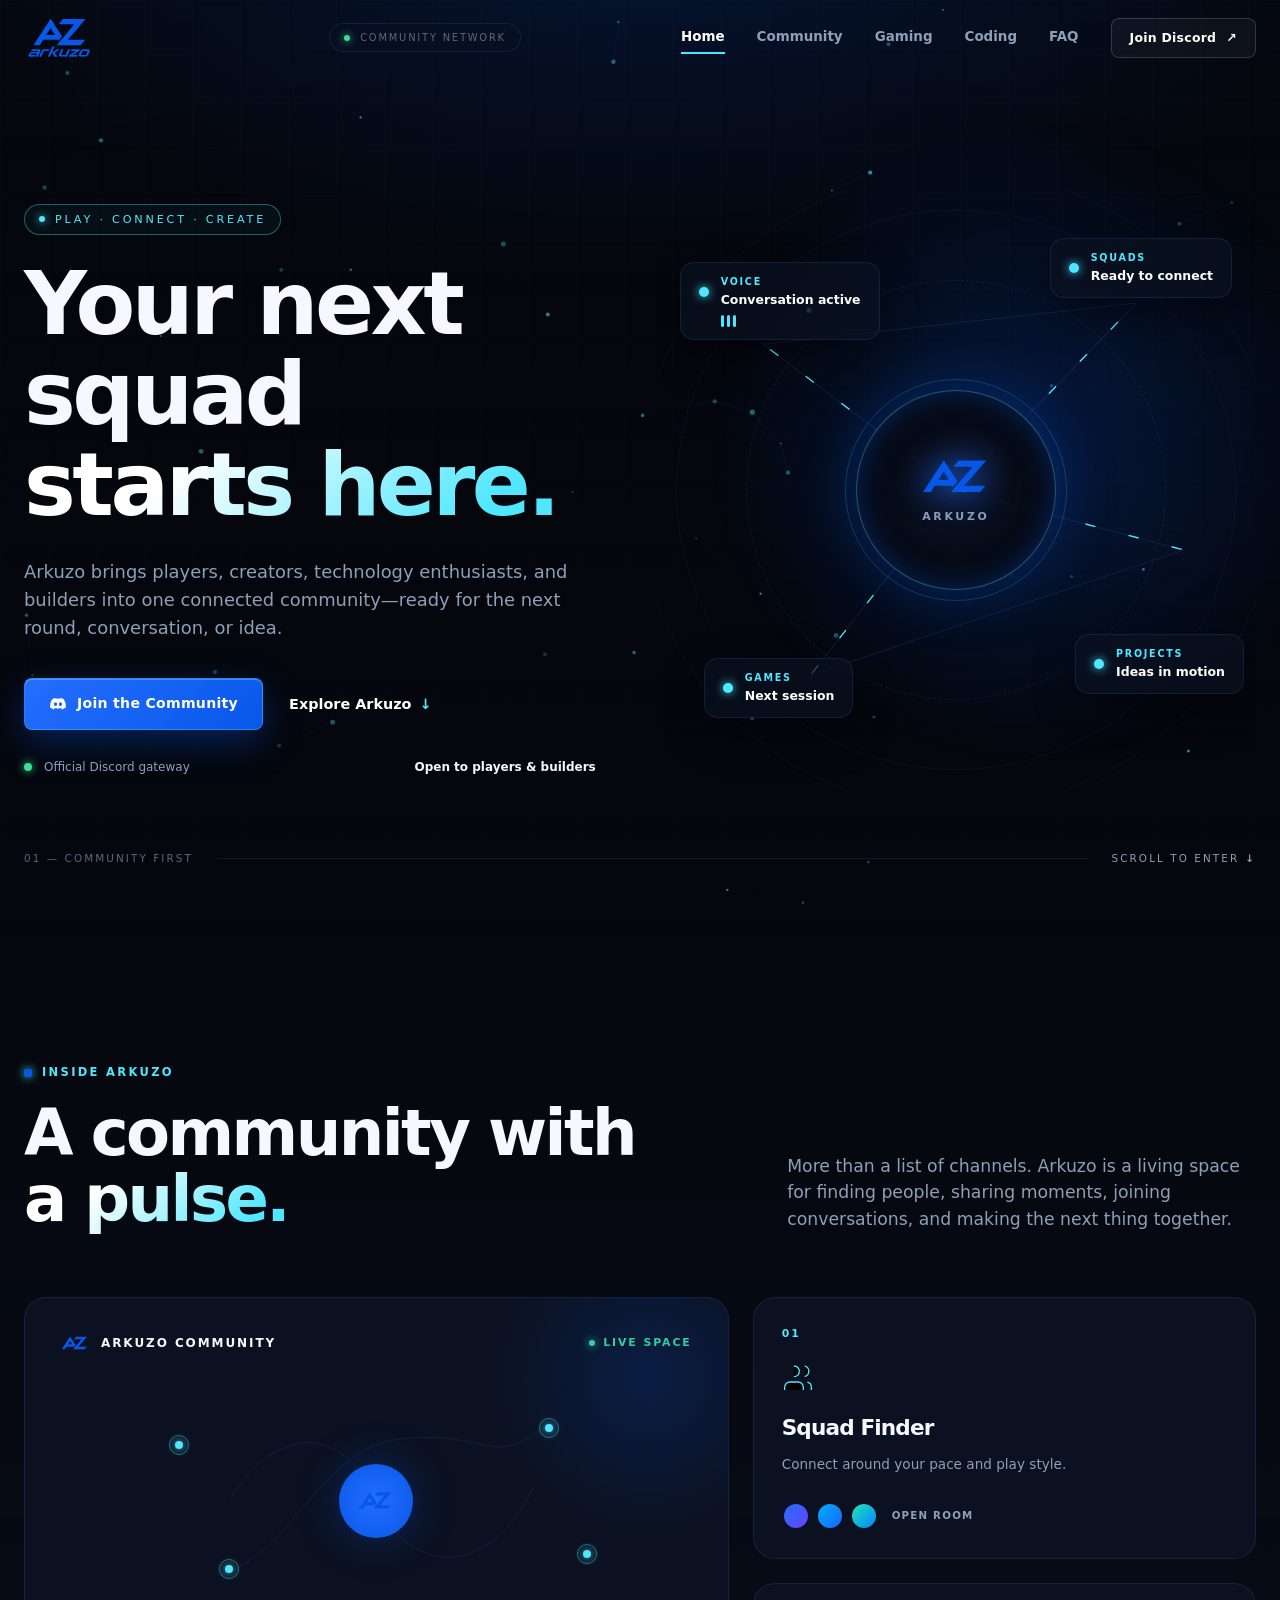
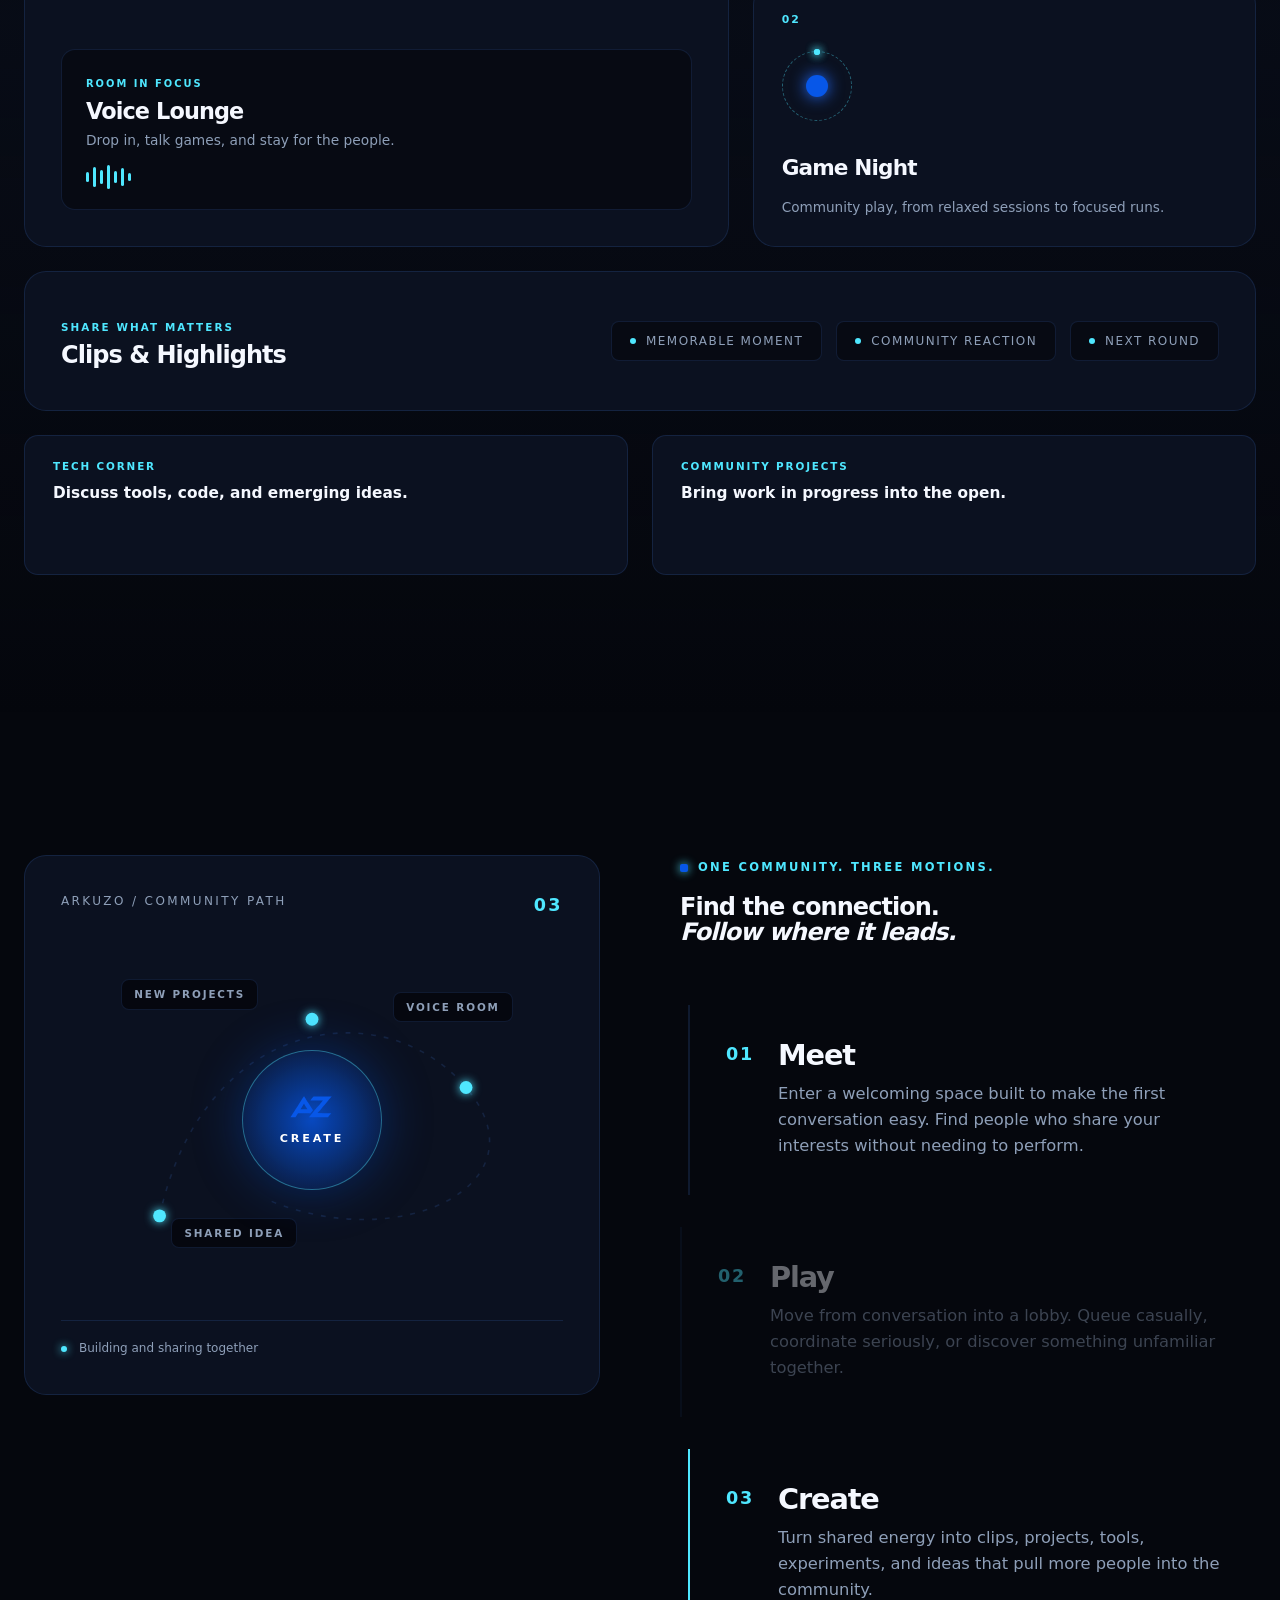
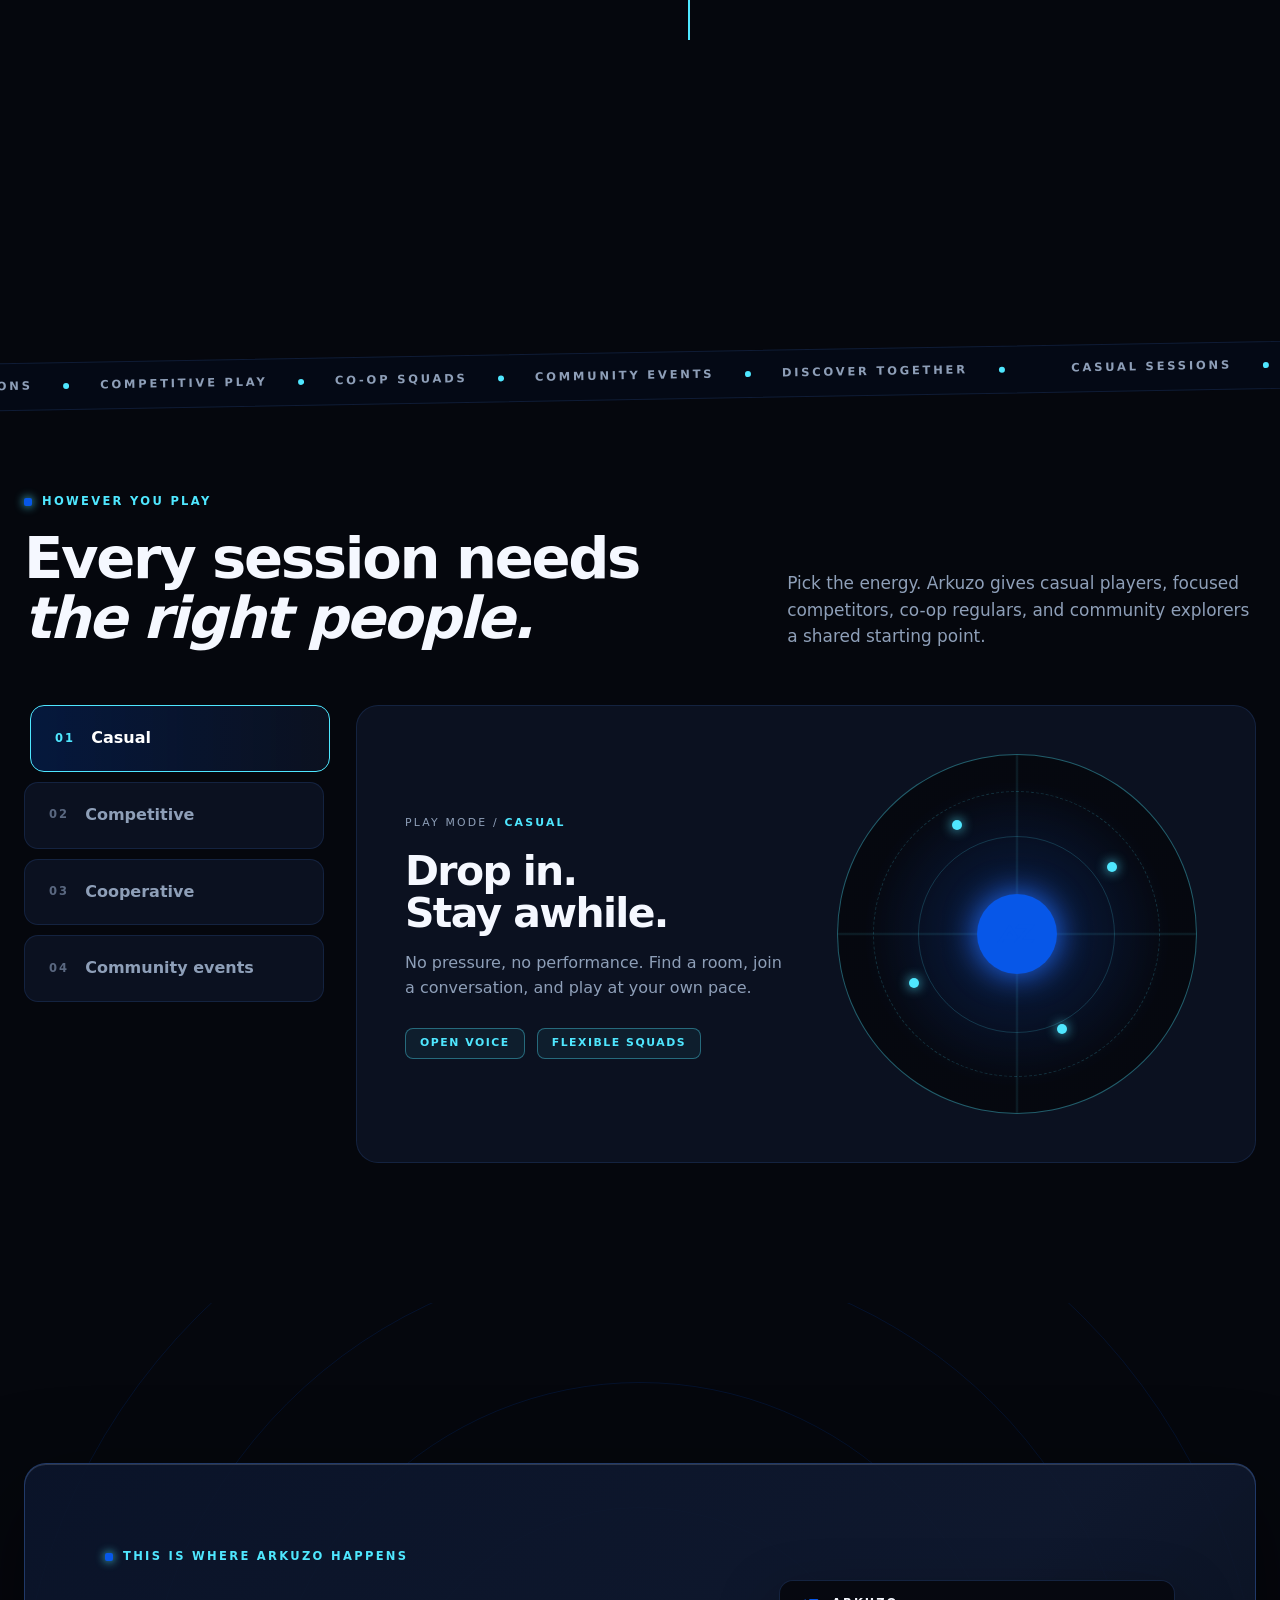
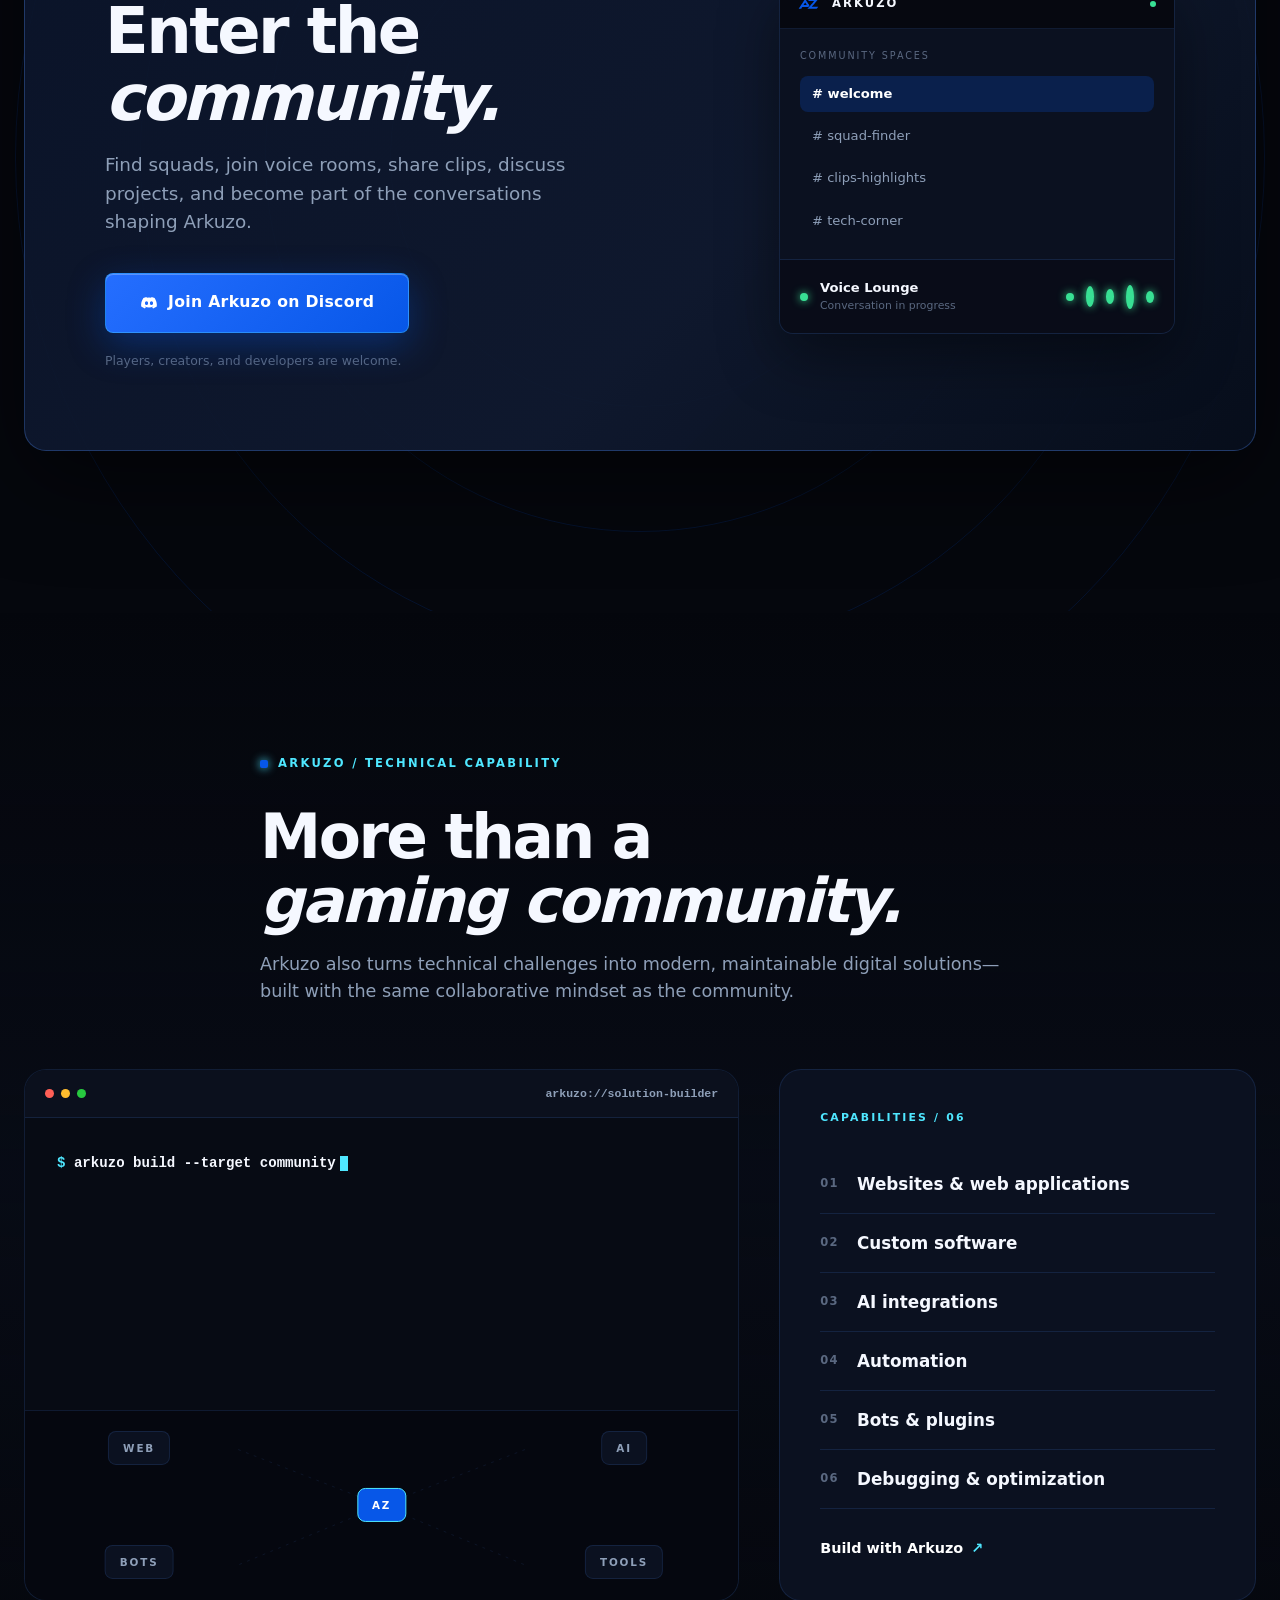
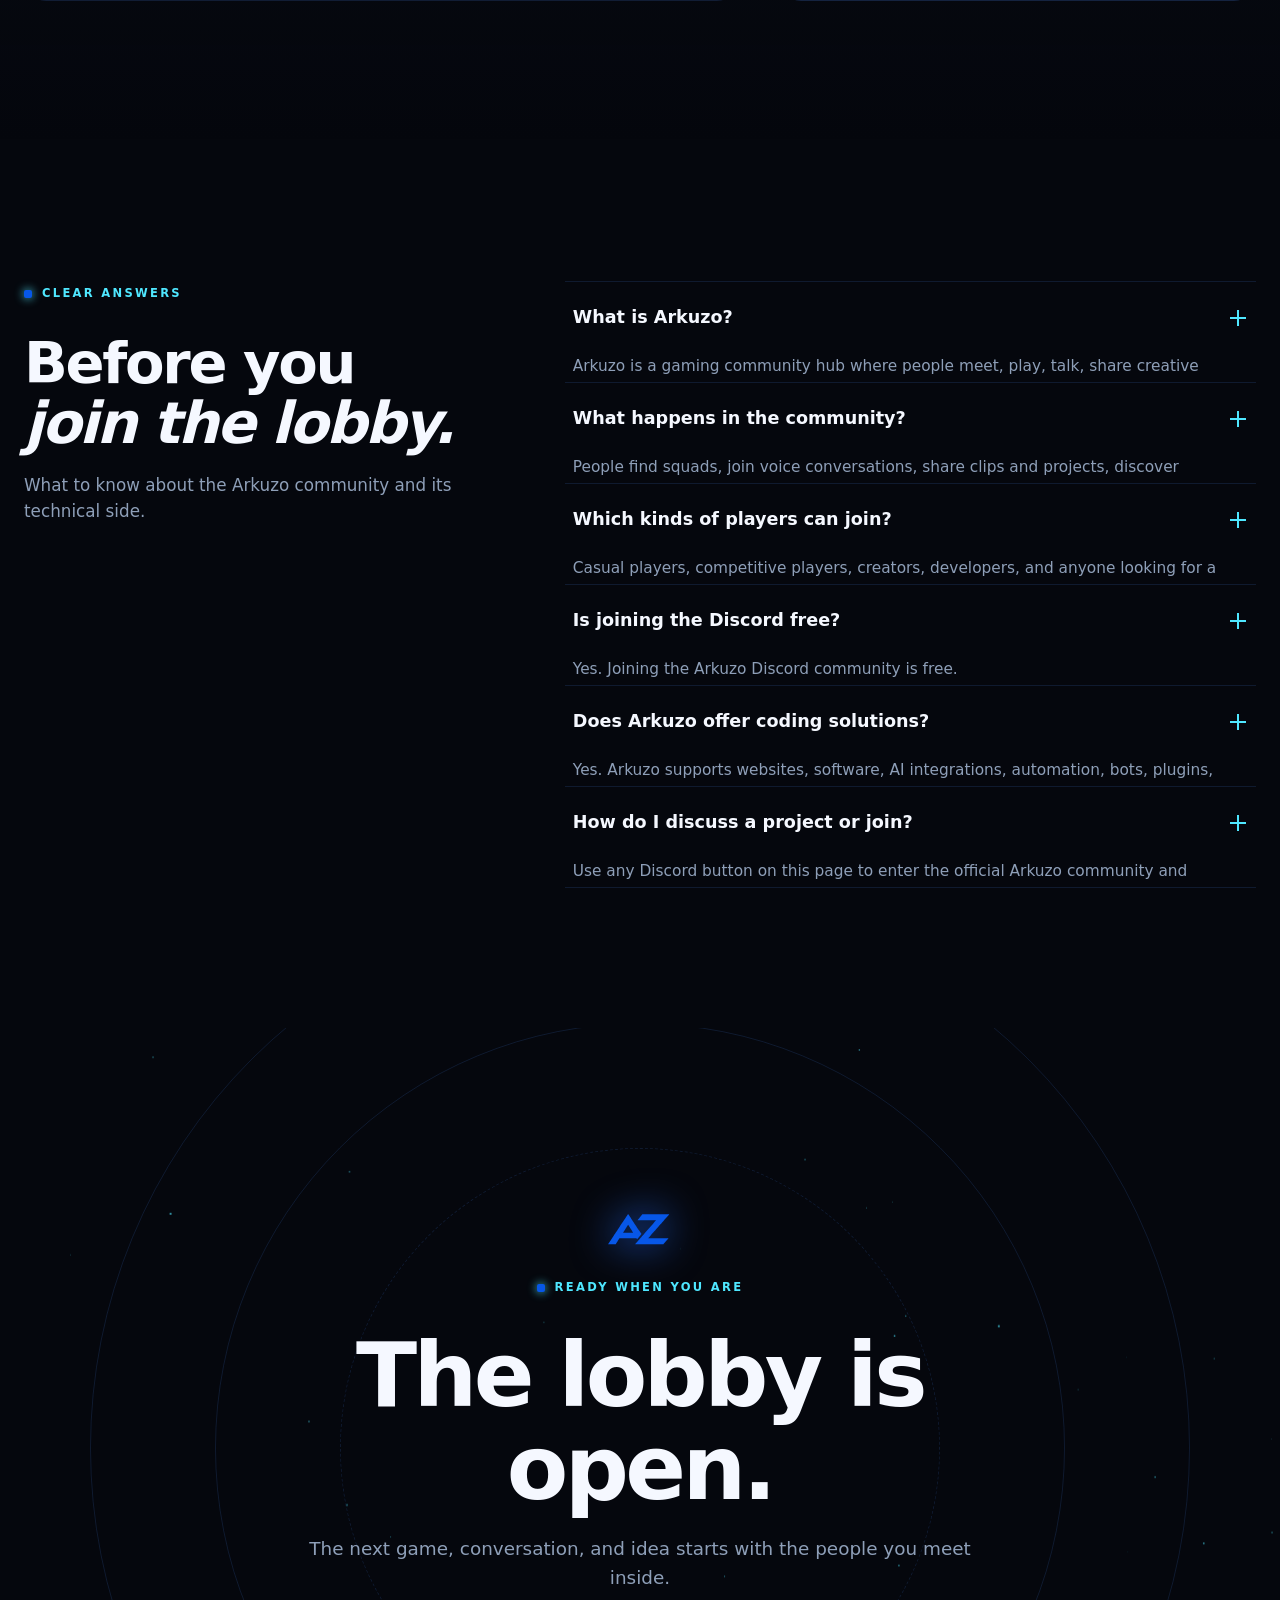
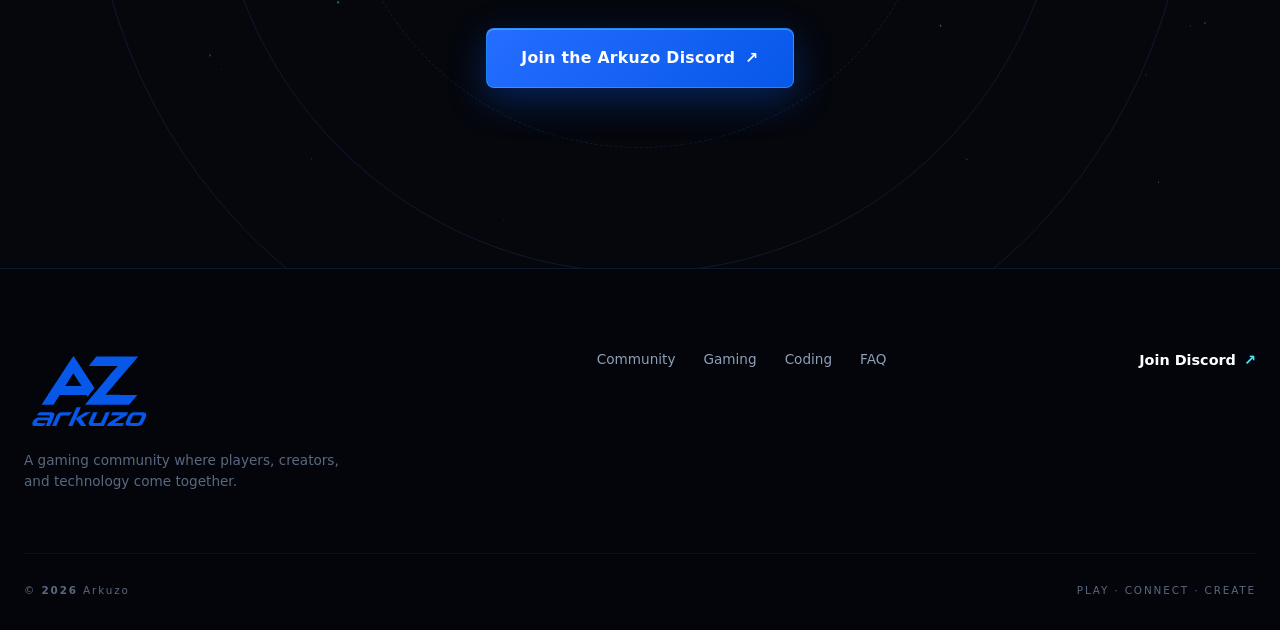
==== index.html @ 35dba29e "feat: initial release of Arkuzo community and technology hub" ====
<!doctype html>
<html lang="en" class="no-js">
<head>
  <meta charset="utf-8">
  <meta name="viewport" content="width=device-width,initial-scale=1">
  <title>Arkuzo — Gaming, Community &amp; Technology</title>
  <meta name="description" content="Arkuzo is a modern gaming community where players meet, squad up, share ideas, create projects, and build with technology.">
  <link rel="canonical" href="https://arkuzo.lol/">
  <meta property="og:type" content="website"><meta property="og:url" content="https://arkuzo.lol/">
  <meta property="og:title" content="Arkuzo — Gaming, Community &amp; Technology">
  <meta property="og:description" content="Your next squad starts here. Join Arkuzo for games, conversation, creativity, and technology.">
  <meta name="twitter:card" content="summary"><meta name="twitter:title" content="Arkuzo — Gaming, Community &amp; Technology">
  <meta name="twitter:description" content="Your next squad starts here. Join Arkuzo for games, conversation, creativity, and technology.">
  <meta name="theme-color" content="#05070d">
  <link rel="icon" href="assets/logo.svg?v=4" type="image/svg+xml">
  <link rel="stylesheet" href="styles.css">
  <script>document.documentElement.classList.replace('no-js','js')</script>
</head>
<body>
  <a class="skip" href="#main">Skip to content</a>
  <div class="intro" data-intro aria-hidden="true"><div class="intro-mark"><img src="assets/logo.svg?v=4" alt=""><i></i><i></i><span></span></div><p>ENTER ARKUZO</p></div>
  <div class="pointer-aura" aria-hidden="true"></div>

  <header class="header" data-header>
    <nav class="nav wrap" aria-label="Primary navigation">
      <a class="brand" href="#home" aria-label="Arkuzo home"><img src="assets/banner.svg?v=4" alt="Arkuzo"></a>
      <div class="nav-state" aria-hidden="true"><i></i><span>COMMUNITY NETWORK</span></div>
      <button class="menu-button" type="button" aria-expanded="false" aria-controls="nav-menu" aria-label="Open navigation"><span></span><span></span></button>
      <div class="nav-menu" id="nav-menu"><a href="#home">Home</a><a href="#community">Community</a><a href="#gaming">Gaming</a><a href="#technology">Coding</a><a href="#faq">FAQ</a><a class="button compact" href="https://discord.gg/arkuzo" target="_blank" rel="noopener noreferrer">Join Discord <span>↗</span></a></div>
    </nav>
  </header>

  <main id="main">
    <section class="hero" id="home" data-section>
      <canvas class="hero-canvas" data-network aria-hidden="true"></canvas>
      <div class="hero-spotlight" aria-hidden="true"></div>
      <div class="wrap hero-layout">
        <div class="hero-copy">
          <div class="overline hero-enter"><i></i><span>PLAY · CONNECT · CREATE</span></div>
          <h1 class="hero-enter">Your next squad<br><em>starts here.</em></h1>
          <p class="hero-lead hero-enter">Arkuzo brings players, creators, technology enthusiasts, and builders into one connected community—ready for the next round, conversation, or idea.</p>
          <div class="hero-actions hero-enter"><a class="button primary magnetic" href="https://discord.gg/arkuzo" target="_blank" rel="noopener noreferrer"><svg viewBox="0 0 24 24" aria-hidden="true"><path d="M19.5 5.3A17 17 0 0 0 15.4 4l-.5 1.1a15 15 0 0 0-5.8 0L8.6 4a17 17 0 0 0-4.1 1.3C1.9 9.2 1.2 13 1.6 16.8a17 17 0 0 0 5 2.5l1.2-1.6-1.8-.9.4-.3a13 13 0 0 0 11.2 0l.5.3-1.9.9 1.2 1.6a17 17 0 0 0 5-2.5c.5-4.4-.8-8.2-2.9-11.5ZM8.7 14.6c-1.2 0-2.1-1.1-2.1-2.4s.9-2.4 2.1-2.4 2.1 1.1 2.1 2.4-.9 2.4-2.1 2.4Zm6.6 0c-1.2 0-2.1-1.1-2.1-2.4s.9-2.4 2.1-2.4 2.1 1.1 2.1 2.4-.9 2.4-2.1 2.4Z"/></svg>Join the Community</a><a class="arrow-link" href="#community">Explore Arkuzo <span>↓</span></a></div>
          <div class="discord-presence hero-enter"><i></i><span>Official Discord gateway</span><b>Open to players &amp; builders</b></div>
        </div>
        <div class="network-stage hero-enter" data-parallax aria-hidden="true">
          <div class="network-ring ring-a"></div><div class="network-ring ring-b"></div><div class="network-ring ring-c"></div>
          <svg class="network-lines" viewBox="0 0 700 700"><path d="M350 350 125 180M350 350 560 132M350 350 616 420M350 350 180 566M125 180 560 132M616 420 180 566"/><path class="flow" d="M350 350 125 180M350 350 560 132M350 350 616 420M350 350 180 566"/></svg>
          <div class="network-core"><span></span><img src="assets/logo.svg?v=4" alt=""><b>ARKUZO</b></div>
          <div class="network-node node-a"><i></i><span>VOICE</span><b>Conversation active</b><em class="wave"><u></u><u></u><u></u></em></div>
          <div class="network-node node-b"><i></i><span>SQUADS</span><b>Ready to connect</b></div>
          <div class="network-node node-c"><i></i><span>PROJECTS</span><b>Ideas in motion</b></div>
          <div class="network-node node-d"><i></i><span>GAMES</span><b>Next session</b></div>
        </div>
      </div>
      <div class="hero-foot wrap"><span>01 — COMMUNITY FIRST</span><i></i><a href="#community">SCROLL TO ENTER <b>↓</b></a></div>
    </section>

    <section class="atmosphere section" id="community" data-section>
      <div class="wrap">
        <header class="section-intro reveal"><div><span class="kicker">Inside Arkuzo</span><h2>A community with<br><em>a pulse.</em></h2></div><p>More than a list of channels. Arkuzo is a living space for finding people, sharing moments, joining conversations, and making the next thing together.</p></header>
        <div class="community-mosaic">
          <article class="mosaic-main reveal" data-delay="0">
            <div class="panel-head"><span><img src="assets/logo.svg?v=4" alt="">ARKUZO COMMUNITY</span><b><i></i>LIVE SPACE</b></div>
            <div class="space-map" aria-hidden="true"><svg viewBox="0 0 700 420"><path d="M95 205C180 70 295 80 350 210S550 350 625 185"/><path d="M75 340C210 300 250 110 405 100S550 155 650 75"/></svg><span class="space-core"><img src="assets/logo.svg?v=4" alt=""></span><i class="point p1"></i><i class="point p2"></i><i class="point p3"></i><i class="point p4"></i></div>
            <div class="room-focus"><small>ROOM IN FOCUS</small><h3>Voice Lounge</h3><p>Drop in, talk games, and stay for the people.</p><div class="voice-bars"><i></i><i></i><i></i><i></i><i></i><i></i><i></i></div></div>
          </article>
          <article class="mosaic-card squads reveal tilt" data-delay="1"><span class="panel-index">01</span><svg viewBox="0 0 24 24" aria-hidden="true"><path d="M16 21v-2a4 4 0 0 0-4-4H6a4 4 0 0 0-4 4v2m7-10a4 4 0 1 0 0-8m13 18v-2a4 4 0 0 0-3-3.9m-2-12a4 4 0 0 1 0 7.8"/></svg><h3>Squad Finder</h3><p>Connect around your pace and play style.</p><div class="avatars"><i></i><i></i><i></i><span>OPEN ROOM</span></div></article>
          <article class="mosaic-card night reveal tilt" data-delay="2"><span class="panel-index">02</span><div class="night-orbit"><i></i><i></i><span></span></div><h3>Game Night</h3><p>Community play, from relaxed sessions to focused runs.</p></article>
          <article class="mosaic-wide reveal" data-delay="3"><div><small>SHARE WHAT MATTERS</small><h3>Clips &amp; Highlights</h3></div><div class="clip-track"><span><i></i>MEMORABLE MOMENT</span><span><i></i>COMMUNITY REACTION</span><span><i></i>NEXT ROUND</span></div></article>
          <article class="mosaic-stack reveal" data-delay="4"><div><span>TECH CORNER</span><b>Discuss tools, code, and emerging ideas.</b></div><div><span>COMMUNITY PROJECTS</span><b>Bring work in progress into the open.</b></div></article>
        </div>
      </div>
    </section>

    <section class="story section" aria-labelledby="story-title">
      <div class="wrap story-grid">
        <div class="story-visual reveal" data-story-visual>
          <div class="story-top"><span>ARKUZO / COMMUNITY PATH</span><b>01</b></div>
          <div class="story-scene"><svg viewBox="0 0 600 500"><path class="story-path" d="M110 370C165 120 390 90 492 210S410 420 245 350"/><circle cx="110" cy="370" r="8"/><circle cx="300" cy="125" r="8"/><circle cx="492" cy="210" r="8"/></svg><div class="story-core"><img src="assets/logo.svg?v=4" alt=""><span>MEET</span></div><div class="story-satellite s1">OPEN LOBBY</div><div class="story-satellite s2">VOICE ROOM</div><div class="story-satellite s3">SHARED IDEA</div></div>
          <div class="story-status"><i></i><span>Finding your place in the network</span></div>
        </div>
        <div class="story-copy">
          <header class="reveal"><span class="kicker">One community. Three motions.</span><h2 id="story-title">Find the connection.<br><em>Follow where it leads.</em></h2></header>
          <article class="story-step active" data-story="meet" data-index="01"><span>01</span><div><h3>Meet</h3><p>Enter a welcoming space built to make the first conversation easy. Find people who share your interests without needing to perform.</p></div></article>
          <article class="story-step" data-story="play" data-index="02"><span>02</span><div><h3>Play</h3><p>Move from conversation into a lobby. Queue casually, coordinate seriously, or discover something unfamiliar together.</p></div></article>
          <article class="story-step" data-story="create" data-index="03"><span>03</span><div><h3>Create</h3><p>Turn shared energy into clips, projects, tools, experiments, and ideas that pull more people into the community.</p></div></article>
        </div>
      </div>
    </section>

    <section class="gaming section" id="gaming" data-section>
      <div class="activity-rail" aria-hidden="true"><div>CASUAL SESSIONS <i></i> COMPETITIVE PLAY <i></i> CO-OP SQUADS <i></i> COMMUNITY EVENTS <i></i> DISCOVER TOGETHER <i></i> <span>CASUAL SESSIONS <i></i> COMPETITIVE PLAY <i></i> CO-OP SQUADS <i></i> COMMUNITY EVENTS <i></i> DISCOVER TOGETHER <i></i></span></div></div>
      <div class="wrap gaming-head reveal"><div><span class="kicker">However you play</span><h2>Every session needs<br><em>the right people.</em></h2></div><p>Pick the energy. Arkuzo gives casual players, focused competitors, co-op regulars, and community explorers a shared starting point.</p></div>
      <div class="wrap mode-layout">
        <div class="mode-nav reveal" role="tablist" aria-label="Gaming experiences"><button role="tab" aria-selected="true" data-mode="casual"><span>01</span>Casual</button><button role="tab" aria-selected="false" data-mode="competitive"><span>02</span>Competitive</button><button role="tab" aria-selected="false" data-mode="cooperative"><span>03</span>Cooperative</button><button role="tab" aria-selected="false" data-mode="events"><span>04</span>Community events</button></div>
        <div class="mode-display reveal tilt" data-mode-display>
          <div class="mode-copy"><span>PLAY MODE / <b>CASUAL</b></span><h3>Drop in.<br>Stay awhile.</h3><p>No pressure, no performance. Find a room, join a conversation, and play at your own pace.</p><div><i>OPEN VOICE</i><i>FLEXIBLE SQUADS</i></div></div>
          <div class="mode-art" aria-hidden="true"><div class="arena-ring r1"></div><div class="arena-ring r2"></div><div class="arena-cross"></div><span class="player pl1"></span><span class="player pl2"></span><span class="player pl3"></span><span class="player pl4"></span><div class="mode-emblem"><img src="assets/logo.svg?v=4" alt=""></div></div>
        </div>
      </div>
    </section>

    <section class="discord section" aria-labelledby="discord-title">
      <div class="discord-field" aria-hidden="true"><i></i><i></i><i></i><i></i></div>
      <div class="discord-ghost" aria-hidden="true"><img src="assets/logo.svg?v=4" alt=""></div>
      <div class="wrap discord-layout">
        <div class="discord-copy reveal"><span class="kicker">This is where Arkuzo happens</span><h2 id="discord-title">Enter the<br><em>community.</em></h2><p>Find squads, join voice rooms, share clips, discuss projects, and become part of the conversations shaping Arkuzo.</p><a class="button primary large magnetic" href="https://discord.gg/arkuzo" target="_blank" rel="noopener noreferrer"><svg viewBox="0 0 24 24" aria-hidden="true"><path d="M19.5 5.3A17 17 0 0 0 15.4 4l-.5 1.1a15 15 0 0 0-5.8 0L8.6 4a17 17 0 0 0-4.1 1.3C1.9 9.2 1.2 13 1.6 16.8a17 17 0 0 0 5 2.5l1.2-1.6-1.8-.9.4-.3a13 13 0 0 0 11.2 0l.5.3-1.9.9 1.2 1.6a17 17 0 0 0 5-2.5c.5-4.4-.8-8.2-2.9-11.5ZM8.7 14.6c-1.2 0-2.1-1.1-2.1-2.4s.9-2.4 2.1-2.4 2.1 1.1 2.1 2.4-.9 2.4-2.1 2.4Zm6.6 0c-1.2 0-2.1-1.1-2.1-2.4s.9-2.4 2.1-2.4 2.1 1.1 2.1 2.4-.9 2.4-2.1 2.4Z"/></svg>Join Arkuzo on Discord</a><small>Players, creators, and developers are welcome.</small></div>
        <div class="discord-interface reveal">
          <div class="discord-bar"><img src="assets/logo.svg?v=4" alt=""><span>ARKUZO</span><i></i></div>
          <div class="discord-channels"><small>COMMUNITY SPACES</small><span class="active"># welcome</span><span># squad-finder</span><span># clips-highlights</span><span># tech-corner</span></div>
          <div class="discord-voice"><div><i></i><span><b>Voice Lounge</b><small>Conversation in progress</small></span></div><div class="voice-bars"><i></i><i></i><i></i><i></i><i></i></div></div>
        </div>
      </div>
    </section>

    <section class="technology section" id="technology" data-section>
      <div class="wrap tech-head reveal"><span class="kicker">Arkuzo / Technical capability</span><h2>More than a<br><em>gaming community.</em></h2><p>Arkuzo also turns technical challenges into modern, maintainable digital solutions—built with the same collaborative mindset as the community.</p></div>
      <div class="wrap tech-grid">
        <div class="terminal reveal" data-terminal>
          <div class="terminal-head"><span><i></i><i></i><i></i></span><b>arkuzo://solution-builder</b></div>
          <div class="terminal-screen"><p><span>$</span> <b data-command></b><i class="terminal-caret"></i></p><p class="terminal-line l1">→ resolving architecture</p><p class="terminal-line l2">→ activating modules</p><p class="terminal-line success">✓ solution ready for collaboration</p></div>
          <div class="module-map" aria-hidden="true"><svg viewBox="0 0 600 270"><path d="M300 135 95 55M300 135 505 55M300 135 95 220M300 135 505 220"/></svg><span class="module core">AZ</span><span class="module m1">WEB</span><span class="module m2">AI</span><span class="module m3">BOTS</span><span class="module m4">TOOLS</span></div>
        </div>
        <div class="capability-list reveal"><span>CAPABILITIES / 06</span><ul><li><i>01</i><b>Websites &amp; web applications</b></li><li><i>02</i><b>Custom software</b></li><li><i>03</i><b>AI integrations</b></li><li><i>04</i><b>Automation</b></li><li><i>05</i><b>Bots &amp; plugins</b></li><li><i>06</i><b>Debugging &amp; optimization</b></li></ul><a class="arrow-link" href="https://discord.gg/arkuzo" target="_blank" rel="noopener noreferrer">Build with Arkuzo <span>↗</span></a></div>
      </div>
    </section>

    <section class="faq section" id="faq" data-section>
      <div class="wrap faq-grid">
        <header class="faq-head reveal"><span class="kicker">Clear answers</span><h2>Before you<br><em>join the lobby.</em></h2><p>What to know about the Arkuzo community and its technical side.</p></header>
        <div class="accordion reveal">
          <div class="faq-item"><h3><button aria-expanded="false" aria-controls="a1">What is Arkuzo?<span></span></button></h3><div class="answer" id="a1"><p>Arkuzo is a gaming community hub where people meet, play, talk, share creative work, and connect around technology.</p></div></div>
          <div class="faq-item"><h3><button aria-expanded="false" aria-controls="a2">What happens in the community?<span></span></button></h3><div class="answer" id="a2"><p>People find squads, join voice conversations, share clips and projects, discover games, and exchange ideas.</p></div></div>
          <div class="faq-item"><h3><button aria-expanded="false" aria-controls="a3">Which kinds of players can join?<span></span></button></h3><div class="answer" id="a3"><p>Casual players, competitive players, creators, developers, and anyone looking for a welcoming community.</p></div></div>
          <div class="faq-item"><h3><button aria-expanded="false" aria-controls="a4">Is joining the Discord free?<span></span></button></h3><div class="answer" id="a4"><p>Yes. Joining the Arkuzo Discord community is free.</p></div></div>
          <div class="faq-item"><h3><button aria-expanded="false" aria-controls="a5">Does Arkuzo offer coding solutions?<span></span></button></h3><div class="answer" id="a5"><p>Yes. Arkuzo supports websites, software, AI integrations, automation, bots, plugins, debugging, and optimization.</p></div></div>
          <div class="faq-item"><h3><button aria-expanded="false" aria-controls="a6">How do I discuss a project or join?<span></span></button></h3><div class="answer" id="a6"><p>Use any Discord button on this page to enter the official Arkuzo community and start a conversation.</p></div></div>
        </div>
      </div>
    </section>

    <section class="final section" aria-labelledby="final-title"><canvas class="final-canvas" data-final-canvas aria-hidden="true"></canvas><div class="final-rings" aria-hidden="true"><i></i><i></i><i></i></div><div class="wrap reveal"><img src="assets/logo.svg?v=4" alt=""><span class="kicker">Ready when you are</span><h2 id="final-title">The lobby is open.</h2><p>The next game, conversation, and idea starts with the people you meet inside.</p><a class="button primary large magnetic" href="https://discord.gg/arkuzo" target="_blank" rel="noopener noreferrer">Join the Arkuzo Discord <span>↗</span></a></div></section>
  </main>

  <footer class="footer"><div class="wrap footer-main"><div><img src="assets/banner.svg?v=4" alt="Arkuzo"><p>A gaming community where players, creators, and technology come together.</p></div><nav aria-label="Footer navigation"><a href="#community">Community</a><a href="#gaming">Gaming</a><a href="#technology">Coding</a><a href="#faq">FAQ</a></nav><a class="arrow-link" href="https://discord.gg/arkuzo" target="_blank" rel="noopener noreferrer">Join Discord <span>↗</span></a></div><div class="wrap footer-bottom"><span>© <b data-year>2026</b> Arkuzo</span><span>PLAY · CONNECT · CREATE</span></div></footer>
  <script src="script.js"></script>
</body>
</html>
---- styles.css ----
:root{
  --bg:#05070d;
  --bg-deep:#030408;
  --surface:#0b1120;
  --surface-2:#101a30;
  --surface-glass:rgba(11,17,32,0.72);
  --line:rgba(79,142,255,0.14);
  --line-bright:rgba(79,231,255,0.38);
  --cobalt:#0757e8;
  --cobalt-glow:rgba(7,87,232,0.35);
  --cobalt-bright:#256eff;
  --cyan:#4fe7ff;
  --cyan-dim:rgba(79,231,255,0.18);
  --text:#f5f8ff;
  --muted:#8e9fb8;
  --muted-dim:#5a6880;
  --wrap:min(1240px,calc(100% - 48px));
  --header-h:76px;
  --radius-sm:8px;
  --radius-md:14px;
  --radius-lg:22px;
  --ease:cubic-bezier(0.16,1,0.3,1);
  --ease-soft:cubic-bezier(0.45,0,0.55,1);
  --dur-fast:0.25s;
  --dur-mid:0.5s;
  --dur-slow:0.9s;
}

*{box-sizing:border-box}
html{scroll-behavior:smooth;scroll-padding-top:calc(var(--header-h) + 20px);color-scheme:dark;overflow-x:hidden}
body{
  margin:0;
  background:var(--bg);
  color:var(--text);
  font-family:system-ui,-apple-system,BlinkMacSystemFont,"Segoe UI",Roboto,sans-serif;
  line-height:1.55;
  overflow-x:hidden;
  width:100%;
  position:relative;
}
main{overflow-x:hidden;width:100%}

body::before{
  content:"";
  position:fixed;
  inset:0;
  z-index:-2;
  pointer-events:none;
  background:
    radial-gradient(ellipse 90% 60% at 50% -10%,rgba(7,87,232,0.18),transparent 65%),
    linear-gradient(to bottom,transparent,rgba(5,7,13,0.95)),
    linear-gradient(rgba(79,231,255,0.015) 1px,transparent 1px),
    linear-gradient(90deg,rgba(79,231,255,0.015) 1px,transparent 1px);
  background-size:100% 100%,100% 100%,48px 48px,48px 48px;
}

::selection{background:var(--cobalt-bright);color:#fff}
a{color:inherit;text-decoration:none}
button{font:inherit;color:inherit}
img{max-width:100%;display:block}
svg{display:block}
.wrap{width:var(--wrap);margin-inline:auto}
.section{position:relative;padding:140px 0}

.skip{
  position:fixed;
  top:-80px;
  left:20px;
  z-index:9999;
  background:#fff;
  color:#000;
  font-weight:700;
  padding:12px 20px;
  border-radius:var(--radius-sm);
  transition:top var(--dur-fast) var(--ease);
}
.skip:focus{top:16px}
:focus-visible{outline:2px solid var(--cyan);outline-offset:3px}

/* Cinematic Intro */
.intro{
  position:fixed;
  inset:0;
  z-index:10000;
  background:var(--bg-deep);
  display:flex;
  flex-direction:column;
  align-items:center;
  justify-content:center;
  gap:24px;
  opacity:1;
  visibility:visible;
  transition:opacity var(--dur-mid) var(--ease),visibility var(--dur-mid) var(--ease);
}
.intro.done{opacity:0;visibility:hidden;pointer-events:none}
.no-js .intro{display:none}
.intro-mark{
  position:relative;
  width:140px;
  height:90px;
  display:grid;
  place-items:center;
}
.intro-mark img{
  width:100%;
  height:100%;
  object-fit:contain;
  animation:introPulse 0.9s var(--ease) forwards;
}
.intro-mark i{
  position:absolute;
  inset:0;
  border:1px solid rgba(79,231,255,0.3);
  border-radius:var(--radius-md);
  transform:scale(0.85);
  opacity:0;
  animation:introRing 0.9s var(--ease) forwards;
}
.intro-mark i:nth-child(2){animation-delay:0.15s}
.intro-mark span{
  position:absolute;
  bottom:-8px;
  left:10%;
  right:10%;
  height:1px;
  background:linear-gradient(90deg,transparent,var(--cyan),transparent);
  transform:scaleX(0);
  animation:introScan 0.8s var(--ease) 0.1s forwards;
}
.intro p{
  font-size:0.7rem;
  letter-spacing:0.35em;
  color:var(--muted);
  margin:0;
  opacity:0;
  animation:introFade 0.6s var(--ease) 0.2s forwards;
}
@keyframes introPulse{0%{transform:scale(0.8);opacity:0}50%{transform:scale(1.04);opacity:1}100%{transform:scale(1);opacity:1}}
@keyframes introRing{0%{transform:scale(0.8);opacity:0}50%{opacity:0.8}100%{transform:scale(1.25);opacity:0}}
@keyframes introScan{0%{transform:scaleX(0)}50%{transform:scaleX(1)}100%{transform:scaleX(0.7);opacity:0.6}}
@keyframes introFade{to{opacity:1}}

/* Pointer Spotlight */
.pointer-aura{
  position:fixed;
  width:500px;
  height:500px;
  margin-left:-250px;
  margin-top:-250px;
  border-radius:50%;
  background:radial-gradient(circle,rgba(7,87,232,0.12),transparent 70%);
  pointer-events:none;
  z-index:1;
  opacity:0;
  display:none;
  transition:opacity 0.4s var(--ease);
}
@media (hover:hover) and (pointer:fine){
  .pointer-aura{display:block}
  body:hover .pointer-aura{opacity:1}
}

/* Typography & Kickers */
.kicker{
  display:inline-flex;
  align-items:center;
  gap:10px;
  font-size:0.72rem;
  font-weight:700;
  letter-spacing:0.2em;
  text-transform:uppercase;
  color:var(--cyan);
  margin-bottom:18px;
}
.kicker::before{content:"";width:8px;height:8px;border-radius:2px;background:var(--cobalt);box-shadow:0 0 10px var(--cyan)}
.section-intro{
  display:grid;
  grid-template-columns:1.2fr 0.8fr;
  gap:60px;
  align-items:end;
  margin-bottom:64px;
}
.section-intro h2,h1,h2,h3{
  margin:0;
  font-weight:700;
  letter-spacing:-0.04em;
  line-height:1.04;
}
.section-intro h2{font-size:clamp(2.6rem,5vw,4.5rem)}
.section-intro h2 em,h1 em{
  font-style:normal;
  background:linear-gradient(135deg,#fff 30%,var(--cyan) 85%);
  -webkit-background-clip:text;
  background-clip:text;
  color:transparent;
}
.section-intro p{color:var(--muted);font-size:1.08rem;margin:0}

/* Buttons & Links */
.button{
  --x:50%;
  --y:50%;
  position:relative;
  display:inline-flex;
  align-items:center;
  justify-content:center;
  gap:10px;
  font-weight:700;
  font-size:0.88rem;
  letter-spacing:0.02em;
  padding:0 24px;
  height:52px;
  border-radius:var(--radius-sm);
  border:1px solid rgba(255,255,255,0.16);
  background:rgba(255,255,255,0.04);
  color:#fff;
  cursor:pointer;
  overflow:hidden;
  transition:border-color var(--dur-fast),transform var(--dur-fast) var(--ease),box-shadow var(--dur-fast);
}
.button::before{
  content:"";
  position:absolute;
  inset:0;
  background:radial-gradient(circle 80px at var(--x) var(--y),rgba(255,255,255,0.3),transparent 70%);
  opacity:0;
  transition:opacity var(--dur-fast);
}
.button:hover::before{opacity:1}
.button:hover{transform:translateY(-2px);border-color:rgba(255,255,255,0.35)}
.button.primary{
  background:linear-gradient(135deg,var(--cobalt-bright),var(--cobalt));
  border-color:rgba(79,231,255,0.3);
  box-shadow:0 12px 36px var(--cobalt-glow),inset 0 1px rgba(255,255,255,0.25);
}
.button.primary:hover{box-shadow:0 18px 48px rgba(7,87,232,0.5),inset 0 1px rgba(255,255,255,0.4)}
.button.large{height:60px;padding:0 34px;font-size:0.98rem}
.button.compact{height:40px;padding:0 18px;font-size:0.78rem}
.button svg{width:18px;height:18px;fill:currentColor}
.arrow-link{
  display:inline-flex;
  align-items:center;
  gap:8px;
  font-weight:700;
  font-size:0.9rem;
  color:#fff;
  transition:color var(--dur-fast);
}
.arrow-link span{color:var(--cyan);transition:transform var(--dur-fast) var(--ease)}
.arrow-link:hover{color:var(--cyan)}
.arrow-link:hover span{transform:translate(3px,-2px)}

/* Navigation */
.header{
  position:fixed;
  top:0;
  left:0;
  right:0;
  height:var(--header-h);
  z-index:100;
  border-bottom:1px solid transparent;
  transition:background var(--dur-mid),border-color var(--dur-mid),backdrop-filter var(--dur-mid);
}
.header.scrolled{
  background:rgba(5,7,13,0.85);
  border-color:var(--line);
  backdrop-filter:blur(20px);
}
.nav{height:100%;display:flex;align-items:center;justify-content:space-between;gap:30px}
.brand{width:145px;height:46px;display:flex;align-items:center;transition:transform var(--dur-fast) var(--ease)}
.brand:hover{transform:translateY(-1px)}
.brand img{width:100%;height:100%;object-fit:contain;object-position:left center}
.nav-state{
  display:flex;
  align-items:center;
  gap:10px;
  font-size:0.62rem;
  letter-spacing:0.18em;
  color:var(--muted-dim);
  padding:6px 14px;
  border-radius:100px;
  border:1px solid var(--line);
  background:rgba(11,17,32,0.4);
}
.nav-state i{width:6px;height:6px;border-radius:50%;background:#38e094;box-shadow:0 0 8px #38e094}
.nav-menu{display:flex;align-items:center;gap:32px}
.nav-menu a:not(.button){
  position:relative;
  font-size:0.84rem;
  font-weight:600;
  color:var(--muted);
  transition:color var(--dur-fast);
}
.nav-menu a:not(.button)::after{
  content:"";
  position:absolute;
  left:0;
  right:100%;
  bottom:-6px;
  height:2px;
  background:var(--cyan);
  transition:right var(--dur-fast) var(--ease);
}
.nav-menu a:not(.button):hover,
.nav-menu a:not(.button).active{color:#fff}
.nav-menu a:not(.button):hover::after,
.nav-menu a:not(.button).active::after{right:0}
.menu-button{
  display:none;
  width:44px;
  height:44px;
  background:none;
  border:1px solid var(--line);
  border-radius:var(--radius-sm);
  padding:12px;
  cursor:pointer;
}
.menu-button span{
  display:block;
  height:2px;
  background:#fff;
  margin:5px 0;
  border-radius:2px;
  transition:transform var(--dur-fast) var(--ease),opacity var(--dur-fast);
}
.menu-button[aria-expanded=true] span:first-child{transform:translateY(3.5px) rotate(45deg)}
.menu-button[aria-expanded=true] span:last-child{transform:translateY(-3.5px) rotate(-45deg)}

/* Hero Section */
.hero{
  min-height:920px;
  padding-top:calc(var(--header-h) + 60px);
  display:flex;
  flex-direction:column;
  justify-content:center;
  position:relative;
  overflow:hidden;
}
.hero-canvas{
  position:absolute;
  inset:0;
  width:100%;
  height:100%;
  z-index:0;
  pointer-events:none;
}
.hero-spotlight{
  position:absolute;
  width:700px;
  height:700px;
  right:-100px;
  top:10%;
  border-radius:50%;
  background:radial-gradient(circle,rgba(7,87,232,0.22),transparent 65%);
  pointer-events:none;
  z-index:0;
}
.hero-layout{
  position:relative;
  z-index:2;
  display:grid;
  grid-template-columns:1fr 1.05fr;
  align-items:center;
  gap:60px;
}
.hero-copy{max-width:580px}
.overline{
  display:inline-flex;
  align-items:center;
  gap:10px;
  font-size:0.7rem;
  letter-spacing:0.25em;
  color:var(--cyan);
  margin-bottom:24px;
  padding:6px 14px;
  border:1px solid var(--line-bright);
  border-radius:100px;
  background:rgba(79,231,255,0.04);
}
.overline i{width:6px;height:6px;border-radius:50%;background:var(--cyan);box-shadow:0 0 8px var(--cyan)}
.hero h1{font-size:clamp(3.4rem,6.8vw,6.4rem);margin-bottom:28px}
.hero-lead{font-size:clamp(1.05rem,1.4vw,1.25rem);color:var(--muted);margin:0 0 36px}
.hero-actions{display:flex;align-items:center;gap:26px;margin-bottom:28px}
.discord-presence{
  display:flex;
  align-items:center;
  gap:12px;
  font-size:0.75rem;
  color:var(--muted);
}
.discord-presence i{width:8px;height:8px;border-radius:50%;background:#38e094;box-shadow:0 0 10px #38e094;flex:none}
.discord-presence b{color:var(--text);font-weight:600;margin-left:auto}

/* Centerpiece Network Stage */
.network-stage{
  position:relative;
  width:100%;
  height:600px;
  display:grid;
  place-items:center;
  overflow:hidden;
}
.network-ring{
  position:absolute;
  border-radius:50%;
  border:1px solid var(--line);
  animation:ringSpin 40s linear infinite;
}
.ring-a{width:420px;height:420px;border-style:dashed}
.ring-b{width:560px;height:560px;border-color:rgba(79,142,255,0.08);animation-duration:60s;animation-direction:reverse}
.ring-c{width:640px;height:640px;border:1px solid rgba(79,231,255,0.06);animation-duration:80s}
@keyframes ringSpin{to{transform:rotate(360deg)}}

.network-lines{
  position:absolute;
  inset:0;
  width:100%;
  height:100%;
  stroke:var(--line);
  stroke-width:1.2;
  fill:none;
}
.network-lines .flow{
  stroke:var(--cyan);
  stroke-width:1.6;
  stroke-dasharray:12 40;
  animation:flowDash 12s linear infinite;
}
@keyframes flowDash{to{stroke-dashoffset:-200}}

.network-core{
  position:relative;
  z-index:4;
  width:200px;
  height:200px;
  border-radius:50%;
  background:radial-gradient(circle,rgba(11,21,43,0.95),rgba(5,7,13,0.98) 70%);
  border:1px solid var(--line-bright);
  box-shadow:0 0 60px var(--cobalt-glow),inset 0 0 30px rgba(7,87,232,0.4);
  display:flex;
  flex-direction:column;
  align-items:center;
  justify-content:center;
  gap:10px;
  animation:corePulse 4s var(--ease-soft) infinite;
}
.network-core span{
  position:absolute;
  inset:-12px;
  border-radius:50%;
  border:1px solid rgba(79,231,255,0.18);
  animation:coreHalo 4s var(--ease-soft) infinite;
}
.network-core img{width:70px;height:auto;filter:drop-shadow(0 0 16px var(--cobalt-bright))}
.network-core b{font-size:0.68rem;letter-spacing:0.25em;color:var(--muted)}
@keyframes corePulse{0%,100%{transform:scale(1)}50%{transform:scale(1.03)}}
@keyframes coreHalo{0%,100%{transform:scale(0.95);opacity:0.3}50%{transform:scale(1.08);opacity:0.8}}

.network-node{
  position:absolute;
  z-index:5;
  background:var(--surface-glass);
  border:1px solid var(--line);
  backdrop-filter:blur(16px);
  border-radius:var(--radius-md);
  padding:12px 18px;
  display:grid;
  grid-template-columns:auto 1fr;
  column-gap:12px;
  align-items:center;
  box-shadow:0 16px 40px rgba(0,0,0,0.4);
  animation:nodeFloat 6s var(--ease-soft) infinite;
  transition:border-color var(--dur-fast),transform var(--dur-fast);
}
.network-node:hover{border-color:var(--line-bright);transform:translateY(-4px) scale(1.02)}
.network-node i{
  width:10px;
  height:10px;
  border-radius:50%;
  background:var(--cyan);
  box-shadow:0 0 10px var(--cyan);
  grid-row:1/3;
}
.network-node span{font-size:0.6rem;letter-spacing:0.18em;color:var(--cyan);font-weight:700}
.network-node b{font-size:0.78rem;font-weight:600;color:#fff}
.wave{display:flex;gap:3px;margin-top:6px;grid-column:2}
.wave u{width:3px;height:12px;background:var(--cyan);border-radius:2px;display:block;animation:voiceWave 1.2s ease-in-out infinite}
.wave u:nth-child(2){animation-delay:0.2s}
.wave u:nth-child(3){animation-delay:0.4s}
@keyframes voiceWave{0%,100%{transform:scaleY(0.3)}50%{transform:scaleY(1)}}

.node-a{top:12%;left:4%;animation-delay:0s}
.node-b{top:8%;right:4%;animation-delay:-1.5s}
.node-c{bottom:16%;right:2%;animation-delay:-3s}
.node-d{bottom:12%;left:8%;animation-delay:-4.5s}
@keyframes nodeFloat{0%,100%{transform:translateY(0)}50%{transform:translateY(-8px)}}

.hero-foot{
  position:relative;
  z-index:2;
  margin-top:60px;
  display:flex;
  align-items:center;
  gap:24px;
  font-size:0.65rem;
  letter-spacing:0.2em;
  color:var(--muted-dim);
}
.hero-foot i{flex:1;height:1px;background:var(--line)}
.hero-foot a{color:var(--muted);display:flex;align-items:center;gap:6px;transition:color var(--dur-fast)}
.hero-foot a:hover{color:var(--cyan)}

/* Community Atmosphere Section (Asymmetric Mosaic) */
.atmosphere{background:linear-gradient(to bottom,transparent,rgba(11,17,32,0.5) 50%,transparent)}
.community-mosaic{
  display:grid;
  grid-template-columns:1.4fr 1fr;
  grid-auto-rows:minmax(140px,auto);
  gap:24px;
}
.community-mosaic>*{min-width:0}
.story-grid>*{min-width:0}
.mode-layout>*{min-width:0}
.tech-grid>*{min-width:0}
.mosaic-main{
  grid-row:1/3;
  background:var(--surface);
  border:1px solid var(--line);
  border-radius:var(--radius-lg);
  padding:36px;
  display:flex;
  flex-direction:column;
  justify-content:space-between;
  position:relative;
  overflow:hidden;
}
.mosaic-main::before{
  content:"";
  position:absolute;
  top:-80px;
  right:-80px;
  width:320px;
  height:320px;
  border-radius:50%;
  background:radial-gradient(circle,rgba(7,87,232,0.18),transparent 70%);
}
.panel-head{display:flex;justify-content:space-between;align-items:center;font-size:0.75rem;letter-spacing:0.16em}
.panel-head span{display:flex;align-items:center;gap:12px;color:var(--text);font-weight:700}
.panel-head span img{width:28px;height:auto}
.panel-head b{display:flex;align-items:center;gap:8px;color:#38e094;font-size:0.68rem}
.panel-head b i{width:6px;height:6px;border-radius:50%;background:#38e094;box-shadow:0 0 8px #38e094}

.space-map{
  position:relative;
  width:100%;
  height:240px;
  margin:28px 0;
  display:grid;
  place-items:center;
}
.space-map svg{position:absolute;inset:0;width:100%;height:100%;stroke:var(--line);stroke-width:1.5;fill:none}
.space-core{
  width:74px;
  height:74px;
  border-radius:50%;
  background:radial-gradient(circle,var(--cobalt-bright),var(--cobalt));
  box-shadow:0 0 40px var(--cobalt-glow);
  display:grid;
  place-items:center;
  z-index:2;
}
.space-core img{width:36px;height:auto}
.space-map .point{
  position:absolute;
  width:8px;
  height:8px;
  border-radius:50%;
  background:var(--cyan);
  box-shadow:0 0 10px var(--cyan);
}
.space-map .point::before{
  content:"";
  position:absolute;
  inset:-6px;
  border-radius:50%;
  border:1px solid rgba(79,231,255,0.4);
  animation:pointPulse 2.4s infinite;
}
.space-map .p1{top:25%;left:18%}
.space-map .p2{top:18%;right:22%}
.space-map .p3{bottom:20%;left:26%}
.space-map .p4{bottom:26%;right:16%}
@keyframes pointPulse{0%{transform:scale(0.8);opacity:0.8}100%{transform:scale(2.2);opacity:0}}

.room-focus{
  background:rgba(5,7,13,0.6);
  border:1px solid var(--line);
  border-radius:var(--radius-md);
  padding:20px 24px;
  position:relative;
  z-index:2;
}
.room-focus small{font-size:0.62rem;letter-spacing:0.2em;color:var(--cyan);font-weight:700}
.room-focus h3{font-size:1.4rem;margin:6px 0}
.room-focus p{color:var(--muted);font-size:0.86rem;margin:0 0 14px}
.voice-bars{display:flex;align-items:center;gap:4px;height:24px}
.voice-bars i{
  width:3px;
  height:40%;
  border-radius:2px;
  background:var(--cyan);
  animation:vBar 1s ease-in-out infinite;
}
.voice-bars i:nth-child(2){animation-delay:0.15s;height:85%}
.voice-bars i:nth-child(3){animation-delay:0.35s;height:60%}
.voice-bars i:nth-child(4){animation-delay:0.2s;height:100%}
.voice-bars i:nth-child(5){animation-delay:0.45s;height:50%}
.voice-bars i:nth-child(6){animation-delay:0.3s;height:75%}
.voice-bars i:nth-child(7){animation-delay:0.1s;height:35%}
@keyframes vBar{0%,100%{transform:scaleY(0.35)}50%{transform:scaleY(1)}}

.mosaic-card{
  background:var(--surface);
  border:1px solid var(--line);
  border-radius:var(--radius-lg);
  padding:28px;
  position:relative;
  display:flex;
  flex-direction:column;
  justify-content:space-between;
  transition:border-color var(--dur-fast),transform var(--dur-fast) var(--ease);
}
.mosaic-card:hover{border-color:var(--line-bright);transform:translateY(-4px)}
.panel-index{font-size:0.68rem;letter-spacing:0.18em;color:var(--cyan);font-weight:700}
.mosaic-card h3{font-size:1.35rem;margin:14px 0 6px}
.mosaic-card p{color:var(--muted);font-size:0.85rem;margin:0}
.mosaic-card svg{width:32px;height:32px;stroke:var(--cyan);margin-top:10px}
.avatars{display:flex;align-items:center;gap:6px;margin-top:18px}
.avatars i{
  width:28px;
  height:28px;
  border-radius:50%;
  border:2px solid var(--surface);
  background:linear-gradient(135deg,var(--cobalt-bright),#6344ff);
}
.avatars i:nth-child(2){background:linear-gradient(135deg,#00b0ff,#1765ff)}
.avatars i:nth-child(3){background:linear-gradient(135deg,#23e6b7,#0084ff)}
.avatars span{font-size:0.64rem;letter-spacing:0.12em;color:var(--muted);margin-left:8px;font-weight:700}

.night-orbit{
  position:relative;
  width:70px;
  height:70px;
  border-radius:50%;
  border:1px dashed var(--line-bright);
  display:grid;
  place-items:center;
  animation:ringSpin 18s linear infinite;
  margin:10px 0;
}
.night-orbit span{width:22px;height:22px;border-radius:50%;background:var(--cobalt);box-shadow:0 0 16px var(--cobalt-bright)}
.night-orbit i{position:absolute;width:6px;height:6px;border-radius:50%;background:var(--cyan);box-shadow:0 0 8px var(--cyan);top:-3px}

.mosaic-wide{
  grid-column:1/3;
  background:var(--surface);
  border:1px solid var(--line);
  border-radius:var(--radius-lg);
  padding:28px 36px;
  display:flex;
  align-items:center;
  justify-content:space-between;
  gap:32px;
}
.mosaic-wide small{font-size:0.65rem;letter-spacing:0.2em;color:var(--cyan);font-weight:700}
.mosaic-wide h3{font-size:1.5rem;margin:4px 0 0}
.clip-track{display:flex;gap:14px;overflow:hidden}
.clip-track span{
  display:flex;
  align-items:center;
  gap:10px;
  font-size:0.75rem;
  letter-spacing:0.12em;
  padding:10px 18px;
  background:rgba(5,7,13,0.6);
  border:1px solid var(--line);
  border-radius:var(--radius-sm);
  color:var(--muted);
  white-space:nowrap;
}
.clip-track span i{width:6px;height:6px;border-radius:50%;background:var(--cyan)}

.mosaic-stack{
  grid-column:1/3;
  display:grid;
  grid-template-columns:1fr 1fr;
  gap:24px;
}
.mosaic-stack div{
  background:var(--surface);
  border:1px solid var(--line);
  border-radius:var(--radius-md);
  padding:22px 28px;
  display:flex;
  flex-direction:column;
  gap:8px;
  transition:border-color var(--dur-fast);
}
.mosaic-stack div:hover{border-color:var(--line-bright)}
.mosaic-stack span{font-size:0.65rem;letter-spacing:0.18em;color:var(--cyan);font-weight:700}
.mosaic-stack b{font-size:0.96rem;font-weight:600;color:var(--text)}

/* Sticky Story (Meet, Play, Create) */
.story-grid{
  display:grid;
  grid-template-columns:1fr 1fr;
  gap:80px;
  align-items:start;
}
.story-visual{
  position:sticky;
  top:calc(var(--header-h) + 40px);
  background:var(--surface);
  border:1px solid var(--line);
  border-radius:var(--radius-lg);
  padding:36px;
  height:540px;
  display:flex;
  flex-direction:column;
  justify-content:space-between;
  overflow:hidden;
}
.story-top{display:flex;justify-content:space-between;font-size:0.75rem;letter-spacing:0.2em;color:var(--muted)}
.story-top b{color:var(--cyan);font-size:1.1rem}
.story-scene{
  position:relative;
  flex:1;
  display:grid;
  place-items:center;
}
.story-scene svg{position:absolute;inset:0;width:100%;height:100%;fill:none}
.story-path{stroke:var(--line);stroke-width:2;stroke-dasharray:6 10}
.story-scene circle{fill:var(--cyan);filter:drop-shadow(0 0 6px var(--cyan))}
.story-core{
  width:140px;
  height:140px;
  border-radius:50%;
  background:radial-gradient(circle,rgba(7,87,232,0.8),rgba(11,17,32,0.95));
  border:1px solid var(--line-bright);
  box-shadow:0 0 50px var(--cobalt-glow);
  display:flex;
  flex-direction:column;
  align-items:center;
  justify-content:center;
  gap:8px;
  z-index:2;
  transition:transform var(--dur-mid) var(--ease);
}
.story-core img{width:46px;height:auto}
.story-core span{font-size:0.7rem;letter-spacing:0.25em;color:#fff;font-weight:700}
.story-satellite{
  position:absolute;
  font-size:0.65rem;
  letter-spacing:0.18em;
  font-weight:700;
  padding:6px 12px;
  border-radius:var(--radius-sm);
  background:rgba(5,7,13,0.85);
  border:1px solid var(--line);
  color:var(--muted);
  transition:border-color var(--dur-fast),color var(--dur-fast),transform var(--dur-fast);
}
.story-satellite.s1{top:15%;left:12%}
.story-satellite.s2{top:18%;right:10%}
.story-satellite.s3{bottom:18%;left:22%}
.story-status{
  display:flex;
  align-items:center;
  gap:12px;
  font-size:0.75rem;
  color:var(--muted);
  padding-top:18px;
  border-top:1px solid var(--line);
}
.story-status i{width:6px;height:6px;border-radius:50%;background:var(--cyan);box-shadow:0 0 8px var(--cyan)}

.story-copy header{margin-bottom:60px}
.story-step{
  padding:36px;
  border-left:2px solid var(--line);
  display:grid;
  grid-template-columns:auto 1fr;
  gap:24px;
  margin-bottom:32px;
  transition:border-color var(--dur-mid),opacity var(--dur-mid),transform var(--dur-mid);
  opacity:0.4;
}
.story-step.active{
  border-left-color:var(--cyan);
  opacity:1;
  transform:translateX(8px);
}
.story-step>span{font-size:1.1rem;font-weight:700;color:var(--cyan);letter-spacing:0.1em}
.story-step h3{font-size:1.8rem;margin:0 0 10px}
.story-step p{color:var(--muted);font-size:1.02rem;margin:0;line-height:1.6}

/* Gaming Section */
.gaming{overflow:hidden}
.activity-rail{
  width:120%;
  margin-left:-10%;
  overflow:hidden;
  white-space:nowrap;
  padding:14px 0;
  border-block:1px solid var(--line);
  background:rgba(7,87,232,0.04);
  font-size:0.72rem;
  font-weight:700;
  letter-spacing:0.24em;
  color:var(--muted);
  margin-bottom:90px;
  transform:rotate(-1deg);
}
.activity-rail div{display:inline-block;animation:railTicker 32s linear infinite}
.activity-rail i{display:inline-block;width:6px;height:6px;border-radius:50%;background:var(--cyan);vertical-align:middle;margin:0 24px}
.activity-rail span{margin-left:36px}
@keyframes railTicker{to{transform:translateX(-50%)}}

.gaming-head{
  display:grid;
  grid-template-columns:1.2fr 0.8fr;
  gap:60px;
  align-items:end;
  margin-bottom:56px;
}
.gaming-head h2{font-size:clamp(2.4rem,4.5vw,4rem)}
.gaming-head p{color:var(--muted);font-size:1.06rem;margin:0}

.mode-layout{
  display:grid;
  grid-template-columns:300px 1fr;
  gap:32px;
  align-items:stretch;
}
.mode-nav{display:flex;flex-direction:column;gap:10px}
.mode-nav button{
  display:flex;
  align-items:center;
  gap:16px;
  padding:20px 24px;
  border:1px solid var(--line);
  background:var(--surface);
  border-radius:var(--radius-md);
  cursor:pointer;
  text-align:left;
  font-weight:700;
  font-size:1rem;
  color:var(--muted);
  transition:all var(--dur-fast) var(--ease);
}
.mode-nav button span{font-size:0.72rem;letter-spacing:0.18em;color:var(--muted-dim);transition:color var(--dur-fast)}
.mode-nav button:hover{color:#fff;border-color:var(--line-bright)}
.mode-nav button[aria-selected=true]{
  color:#fff;
  border-color:var(--cyan);
  background:linear-gradient(90deg,rgba(7,87,232,0.22),var(--surface));
  transform:translateX(6px);
}
.mode-nav button[aria-selected=true] span{color:var(--cyan)}

.mode-display{
  background:var(--surface);
  border:1px solid var(--line);
  border-radius:var(--radius-lg);
  padding:48px;
  display:grid;
  grid-template-columns:1fr 1fr;
  gap:40px;
  align-items:center;
  position:relative;
  overflow:hidden;
}
.mode-copy span{font-size:0.68rem;letter-spacing:0.2em;color:var(--muted)}
.mode-copy span b{color:var(--cyan)}
.mode-copy h3{font-size:clamp(2rem,3.2vw,3rem);margin:16px 0}
.mode-copy p{color:var(--muted);font-size:1rem;margin:0 0 28px}
.mode-copy div{display:flex;gap:12px;flex-wrap:wrap}
.mode-copy div i{
  font-style:normal;
  font-size:0.68rem;
  letter-spacing:0.14em;
  font-weight:700;
  padding:6px 14px;
  border-radius:var(--radius-sm);
  border:1px solid var(--line-bright);
  background:rgba(79,231,255,0.06);
  color:var(--cyan);
}

.mode-art{
  position:relative;
  width:100%;
  aspect-ratio:1;
  max-width:360px;
  margin:auto;
  border-radius:50%;
  background:radial-gradient(circle,rgba(7,87,232,0.2),rgba(5,7,13,0.85) 60%);
  border:1px solid var(--line-bright);
  display:grid;
  place-items:center;
}
.arena-ring{position:absolute;border-radius:50%;border:1px solid rgba(79,231,255,0.18)}
.arena-ring.r1{width:80%;height:80%;border-style:dashed;animation:ringSpin 24s linear infinite}
.arena-ring.r2{width:55%;height:55%}
.arena-cross{position:absolute;inset:0;background:linear-gradient(to bottom,transparent 49.5%,rgba(79,231,255,0.12) 50%,transparent 50.5%),linear-gradient(to right,transparent 49.5%,rgba(79,231,255,0.12) 50%,transparent 50.5%)}
.player{
  position:absolute;
  width:10px;
  height:10px;
  border-radius:50%;
  background:var(--cyan);
  box-shadow:0 0 12px var(--cyan);
}
.pl1{top:18%;left:32%}
.pl2{top:30%;right:22%}
.pl3{bottom:22%;right:36%}
.pl4{bottom:35%;left:20%}
.mode-emblem{
  width:80px;
  height:80px;
  border-radius:50%;
  background:var(--cobalt);
  box-shadow:0 0 32px var(--cobalt-bright);
  display:grid;
  place-items:center;
  z-index:2;
}
.mode-emblem img{width:42px;height:auto}

/* Discord Conversion Section */
.discord{
  position:relative;
  padding:160px 0;
  overflow:hidden;
}
.discord-field{
  position:absolute;
  inset:0;
  pointer-events:none;
}
.discord-field i{
  position:absolute;
  border-radius:50%;
  border:1px solid rgba(7,87,232,0.14);
  top:50%;
  left:50%;
  transform:translate(-50%,-50%);
  animation:discordPulse 8s var(--ease-soft) infinite;
}
.discord-field i:nth-child(1){width:500px;height:500px}
.discord-field i:nth-child(2){width:750px;height:750px;animation-delay:-2s}
.discord-field i:nth-child(3){width:1000px;height:1000px;animation-delay:-4s}
.discord-field i:nth-child(4){width:1250px;height:1250px;animation-delay:-6s}
@keyframes discordPulse{0%,100%{transform:translate(-50%,-50%) scale(1);opacity:0.3}50%{transform:translate(-50%,-50%) scale(1.06);opacity:0.8}}

.discord-ghost{
  position:absolute;
  right:5%;
  top:50%;
  transform:translateY(-50%);
  width:460px;
  opacity:0.04;
  pointer-events:none;
}
.discord-layout{
  position:relative;
  z-index:2;
  background:linear-gradient(135deg,rgba(11,21,43,0.92),rgba(16,26,48,0.92) 60%,rgba(7,14,28,0.95));
  border:1px solid rgba(79,142,255,0.3);
  border-radius:var(--radius-lg);
  padding:80px;
  display:grid;
  grid-template-columns:1.2fr 0.8fr;
  gap:80px;
  align-items:center;
  box-shadow:0 30px 90px rgba(0,0,0,0.5),inset 0 1px rgba(255,255,255,0.15);
}
.discord-copy h2{font-size:clamp(3rem,5vw,5rem);margin:14px 0 20px}
.discord-copy p{color:var(--muted);font-size:1.15rem;margin:0 0 36px;max-width:500px}
.discord-copy small{display:block;color:var(--muted-dim);font-size:0.78rem;margin-top:18px}

.discord-interface{
  background:var(--surface);
  border:1px solid var(--line);
  border-radius:var(--radius-md);
  overflow:hidden;
  box-shadow:0 24px 60px rgba(0,0,0,0.4);
}
.discord-bar{
  height:48px;
  background:rgba(5,7,13,0.8);
  border-bottom:1px solid var(--line);
  padding:0 18px;
  display:flex;
  align-items:center;
  gap:12px;
  font-size:0.72rem;
  letter-spacing:0.18em;
  font-weight:700;
}
.discord-bar img{width:22px;height:auto}
.discord-bar i{width:6px;height:6px;border-radius:50%;background:#38e094;margin-left:auto}
.discord-channels{
  padding:20px;
  display:flex;
  flex-direction:column;
  gap:6px;
  border-bottom:1px solid var(--line);
}
.discord-channels small{font-size:0.6rem;letter-spacing:0.2em;color:var(--muted-dim);margin-bottom:6px}
.discord-channels span{
  padding:8px 12px;
  border-radius:var(--radius-sm);
  font-size:0.82rem;
  color:var(--muted);
  transition:all var(--dur-fast);
}
.discord-channels span.active{background:rgba(7,87,232,0.22);color:#fff;font-weight:600}
.discord-voice{
  padding:18px 20px;
  display:flex;
  align-items:center;
  justify-content:space-between;
  background:rgba(5,7,13,0.4);
}
.discord-voice>div{display:flex;align-items:center;gap:12px}
.discord-voice i{width:8px;height:8px;border-radius:50%;background:#38e094;box-shadow:0 0 8px #38e094}
.discord-voice span b{display:block;font-size:0.82rem}
.discord-voice span small{display:block;color:var(--muted-dim);font-size:0.68rem}

/* Coding Section */
.technology{background:linear-gradient(to bottom,transparent,rgba(11,17,32,0.45) 50%,transparent)}
.tech-head{margin-bottom:64px;max-width:760px}
.tech-head h2{font-size:clamp(2.5rem,4.8vw,4.4rem);margin:14px 0 18px}
.tech-head p{color:var(--muted);font-size:1.1rem;margin:0}

.tech-grid{
  display:grid;
  grid-template-columns:1.2fr 0.8fr;
  gap:40px;
  align-items:stretch;
}
.terminal{
  background:#070b14;
  border:1px solid var(--line);
  border-radius:var(--radius-lg);
  overflow:hidden;
  display:flex;
  flex-direction:column;
  min-height:480px;
  position:relative;
}
.terminal-head{
  height:48px;
  background:#0b101d;
  border-bottom:1px solid var(--line);
  padding:0 20px;
  display:flex;
  align-items:center;
  justify-content:space-between;
  font-size:0.72rem;
  font-family:ui-monospace,SFMono-Regular,Consolas,monospace;
  color:var(--muted);
}
.terminal-head span{display:flex;gap:7px}
.terminal-head span i{width:9px;height:9px;border-radius:50%;background:#202a3c}
.terminal-head span i:first-child{background:#ff5f56}
.terminal-head span i:nth-child(2){background:#ffbd2e}
.terminal-head span i:nth-child(3){background:#27c93f}

.terminal-screen{
  padding:32px;
  font-family:ui-monospace,SFMono-Regular,Consolas,monospace;
  font-size:0.88rem;
  line-height:1.9;
  flex:1;
}
.terminal-screen p{margin:0}
.terminal-screen span{color:var(--cyan);font-weight:700}
.terminal-caret{
  display:inline-block;
  width:8px;
  height:15px;
  background:var(--cyan);
  vertical-align:middle;
  margin-left:4px;
  animation:caretBlink 1s steps(1) infinite;
}
@keyframes caretBlink{50%{opacity:0}}

.terminal-line{opacity:0;transform:translateY(4px);transition:all var(--dur-fast) var(--ease)}
.terminal-line.show{opacity:1;transform:none}
.terminal-line.l1,.terminal-line.l2{color:var(--muted)}
.terminal-line.success{color:#38e094;font-weight:700;margin-top:8px}

.module-map{
  position:relative;
  width:100%;
  height:190px;
  margin-top:auto;
  border-top:1px solid var(--line);
  background:rgba(5,7,13,0.7);
}
.module-map svg{position:absolute;inset:0;width:100%;height:100%;stroke:var(--line);stroke-dasharray:4 8}
.module{
  position:absolute;
  font-size:0.65rem;
  font-weight:700;
  letter-spacing:0.18em;
  padding:8px 14px;
  border-radius:var(--radius-sm);
  background:var(--surface);
  border:1px solid var(--line);
  color:var(--muted);
  transform:translate(-50%,-50%);
  transition:border-color var(--dur-mid),color var(--dur-mid),box-shadow var(--dur-mid);
}
.module.active{
  border-color:var(--cyan);
  color:#fff;
  box-shadow:0 0 16px var(--cyan-dim);
}
.module.core{left:50%;top:50%;background:var(--cobalt);color:#fff;border-color:var(--cyan)}
.module.m1{left:16%;top:20%}
.module.m2{left:84%;top:20%}
.module.m3{left:16%;top:80%}
.module.m4{left:84%;top:80%}

.capability-list{
  background:var(--surface);
  border:1px solid var(--line);
  border-radius:var(--radius-lg);
  padding:40px;
  display:flex;
  flex-direction:column;
  justify-content:space-between;
}
.capability-list>span{font-size:0.68rem;letter-spacing:0.2em;color:var(--cyan);font-weight:700}
.capability-list ul{list-style:none;padding:0;margin:28px 0}
.capability-list li{
  display:flex;
  align-items:center;
  gap:18px;
  padding:16px 0;
  border-bottom:1px solid var(--line);
  font-size:1.05rem;
}
.capability-list li i{font-style:normal;font-size:0.72rem;letter-spacing:0.12em;color:var(--muted-dim);font-weight:700}
.capability-list li b{font-weight:600;color:var(--text)}

/* FAQ Accordion */
.faq-grid{
  display:grid;
  grid-template-columns:0.8fr 1.2fr;
  gap:80px;
}
.faq-head h2{font-size:clamp(2.4rem,4.5vw,4rem);margin:14px 0 18px}
.faq-head p{color:var(--muted);font-size:1.05rem;margin:0}
.accordion{border-top:1px solid var(--line)}
.faq-item{border-bottom:1px solid var(--line)}
.faq-item h3{margin:0}
.faq-item button{
  width:100%;
  display:flex;
  align-items:center;
  justify-content:space-between;
  gap:20px;
  padding:26px 8px;
  border:0;
  background:none;
  font-weight:700;
  font-size:1.1rem;
  color:var(--text);
  text-align:left;
  cursor:pointer;
  transition:color var(--dur-fast);
}
.faq-item button:hover{color:var(--cyan)}
.faq-item button span{
  position:relative;
  width:20px;
  height:20px;
  flex:none;
}
.faq-item button span::before,
.faq-item button span::after{
  content:"";
  position:absolute;
  background:var(--cyan);
  left:2px;
  right:2px;
  top:9px;
  height:2px;
  transition:transform var(--dur-fast) var(--ease);
}
.faq-item button span::after{transform:rotate(90deg)}
.faq-item button[aria-expanded=true] span::after{transform:rotate(0)}
.answer{
  display:grid;
  grid-template-rows:0fr;
  transition:grid-template-rows var(--dur-mid) var(--ease);
}
.answer>*{overflow:hidden}
.faq-item button[aria-expanded=true]+.answer{grid-template-rows:1fr}
.answer p{
  color:var(--muted);
  font-size:0.96rem;
  line-height:1.65;
  margin:0;
  padding:0 30px 28px 8px;
}

/* Final CTA */
.final{
  text-align:center;
  padding:180px 0;
  overflow:hidden;
  position:relative;
}
.final-canvas{position:absolute;inset:0;width:100%;height:100%;pointer-events:none}
.final-rings{position:absolute;inset:0;pointer-events:none;display:grid;place-items:center}
.final-rings i{
  position:absolute;
  border-radius:50%;
  border:1px solid var(--line);
  animation:ringSpin 50s linear infinite;
}
.final-rings i:nth-child(1){width:600px;height:600px;border-style:dashed}
.final-rings i:nth-child(2){width:850px;height:850px;animation-duration:80s;animation-direction:reverse}
.final-rings i:nth-child(3){width:1100px;height:1100px}
.final .wrap{position:relative;z-index:2;max-width:720px}
.final img{width:68px;height:auto;margin:0 auto 24px;filter:drop-shadow(0 0 20px var(--cobalt-bright))}
.final h2{font-size:clamp(3.2rem,7vw,6.8rem);margin:14px 0 20px}
.final p{color:var(--muted);font-size:1.15rem;margin:0 auto 36px}

/* Footer */
.footer{
  border-top:1px solid var(--line);
  background:#03050a;
  padding:80px 0 32px;
}
.footer-main{
  display:flex;
  justify-content:space-between;
  align-items:flex-start;
  gap:60px;
  margin-bottom:60px;
}
.footer-main img{width:130px;height:auto;margin-bottom:16px}
.footer-main p{color:var(--muted-dim);font-size:0.85rem;max-width:320px;margin:0}
.footer-main nav{display:flex;gap:28px}
.footer-main nav a{color:var(--muted);font-size:0.85rem;transition:color var(--dur-fast)}
.footer-main nav a:hover{color:#fff}
.footer-bottom{
  display:flex;
  justify-content:space-between;
  border-top:1px solid rgba(79,142,255,0.08);
  padding-top:28px;
  font-size:0.65rem;
  letter-spacing:0.18em;
  color:var(--muted-dim);
}

/* Reveal Animation System */
.reveal{
  opacity:0;
  transform:translateY(28px);
  transition:opacity var(--dur-slow) var(--ease),transform var(--dur-slow) var(--ease);
}
.reveal.in-view{opacity:1;transform:none}
.reveal[data-delay="1"]{transition-delay:0.1s}
.reveal[data-delay="2"]{transition-delay:0.2s}
.reveal[data-delay="3"]{transition-delay:0.3s}
.reveal[data-delay="4"]{transition-delay:0.4s}

.hero-enter{
  opacity:0;
  transform:translateY(24px);
  animation:heroEnter var(--dur-slow) var(--ease) forwards;
}
.hero-enter:nth-child(1){animation-delay:0.1s}
.hero-enter:nth-child(2){animation-delay:0.2s}
.hero-enter:nth-child(3){animation-delay:0.3s}
.hero-enter:nth-child(4){animation-delay:0.4s}
.hero-enter:nth-child(5){animation-delay:0.5s}
@keyframes heroEnter{to{opacity:1;transform:none}}

/* Responsive Breakpoints */
@media (max-width:1040px){
  :root{--wrap:min(100% - 40px,940px)}
  .section{padding:100px 0}
  .section-intro,.gaming-head{grid-template-columns:1fr;gap:24px}
  .hero-layout{grid-template-columns:1fr;gap:40px}
  .network-stage{height:480px}
  .community-mosaic{grid-template-columns:1fr}
  .mosaic-main{grid-row:auto}
  .mosaic-wide{grid-column:auto;flex-direction:column;align-items:flex-start}
  .mosaic-stack{grid-column:auto}
  .story-grid{grid-template-columns:1fr;gap:40px}
  .story-visual{position:static;height:420px}
  .mode-layout{grid-template-columns:1fr}
  .mode-nav{flex-direction:row;overflow-x:auto;padding-bottom:10px}
  .mode-nav button{white-space:nowrap}
  .discord-layout{grid-template-columns:1fr;padding:48px 36px;gap:40px}
  .tech-grid{grid-template-columns:1fr}
  .faq-grid{grid-template-columns:1fr;gap:40px}
  .footer-main{flex-direction:column;gap:36px}
}

@media (max-width:860px){
  :root{--wrap:calc(100% - 32px);--header-h:68px}
  .section{padding:80px 0}
  .menu-button{display:block}
  .nav-state{display:none}
  .nav-menu{
    position:fixed;
    inset:0 0 auto 0;
    padding:calc(var(--header-h) + 24px) 24px 36px;
    background:rgba(5,7,13,0.98);
    border-bottom:1px solid var(--line);
    flex-direction:column;
    align-items:stretch;
    gap:18px;
    transform:translateY(-110%);
    visibility:hidden;
    transition:transform 0.4s var(--ease),visibility 0.4s;
  }
  .nav-menu.open{transform:none;visibility:visible}
  .nav-menu a:not(.button){font-size:1.25rem;padding:8px 0}
  .hero{min-height:auto;padding-top:calc(var(--header-h) + 30px)}
  .hero-actions{flex-direction:column;align-items:flex-start;gap:18px}
  .network-stage{height:380px}
  .ring-a{width:280px;height:280px}
  .ring-b{width:360px;height:360px}
  .ring-c{width:420px;height:420px}
  .network-core{width:140px;height:140px}
  .network-core img{width:50px}
  .network-node{padding:8px 12px}
  .network-node b{font-size:0.68rem}
  .mode-display{grid-template-columns:1fr;padding:32px 24px}
  .discord-layout{padding:36px 20px}
  .terminal-screen{padding:20px}
  .capability-list{padding:28px 20px}
  .final{padding:120px 0}
  .final-rings i:nth-child(2),.final-rings i:nth-child(3){display:none}
}

@media (max-width:390px){
  :root{--wrap:calc(100% - 24px)}
  .hero h1{font-size:2.9rem}
  .mosaic-stack{grid-template-columns:1fr}
}

@media (prefers-reduced-motion:reduce){
  *,*::before,*::after{
    animation-duration:0.001ms!important;
    animation-iteration-count:1!important;
    transition-duration:0.001ms!important;
  }
  .intro{display:none!important}
  .reveal{opacity:1!important;transform:none!important}
  .hero-enter{opacity:1!important;transform:none!important}
  .hero-canvas,.final-canvas,.pointer-aura{display:none!important}
  html{scroll-behavior:auto!important}
}
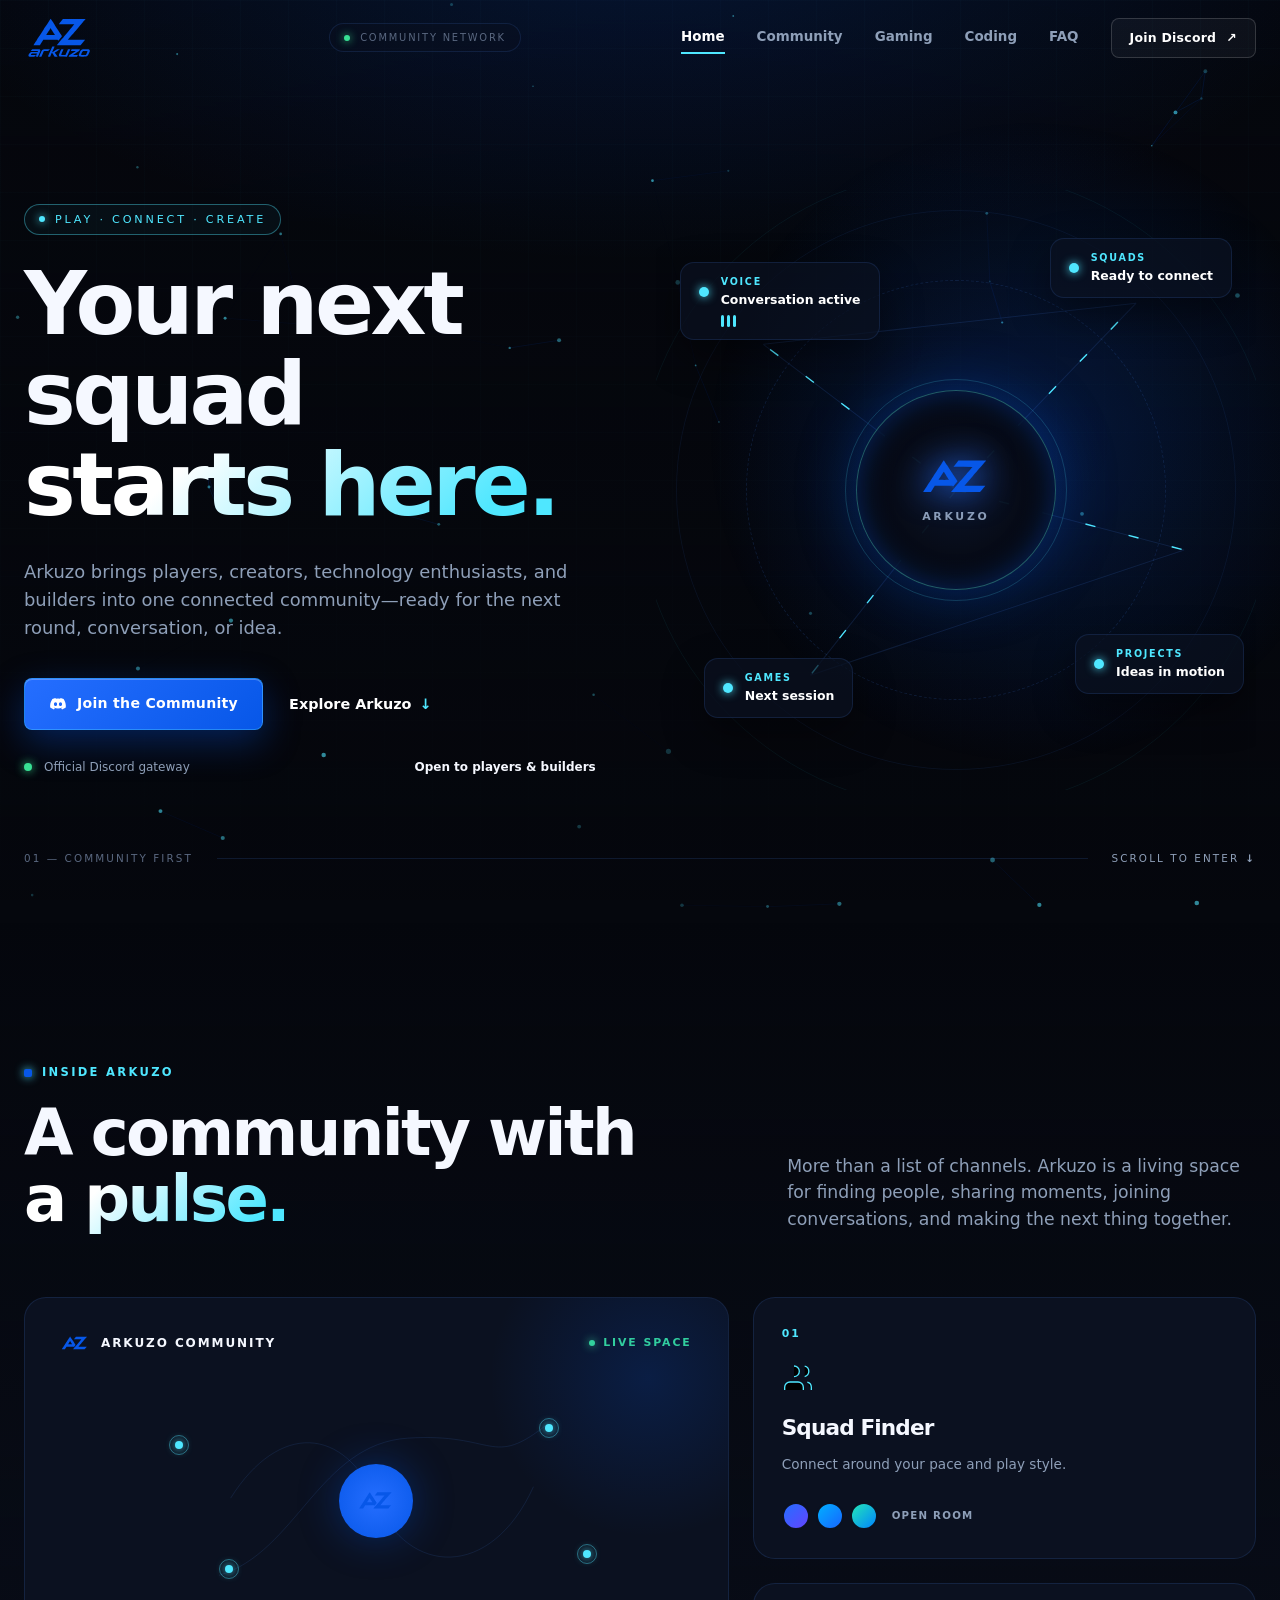
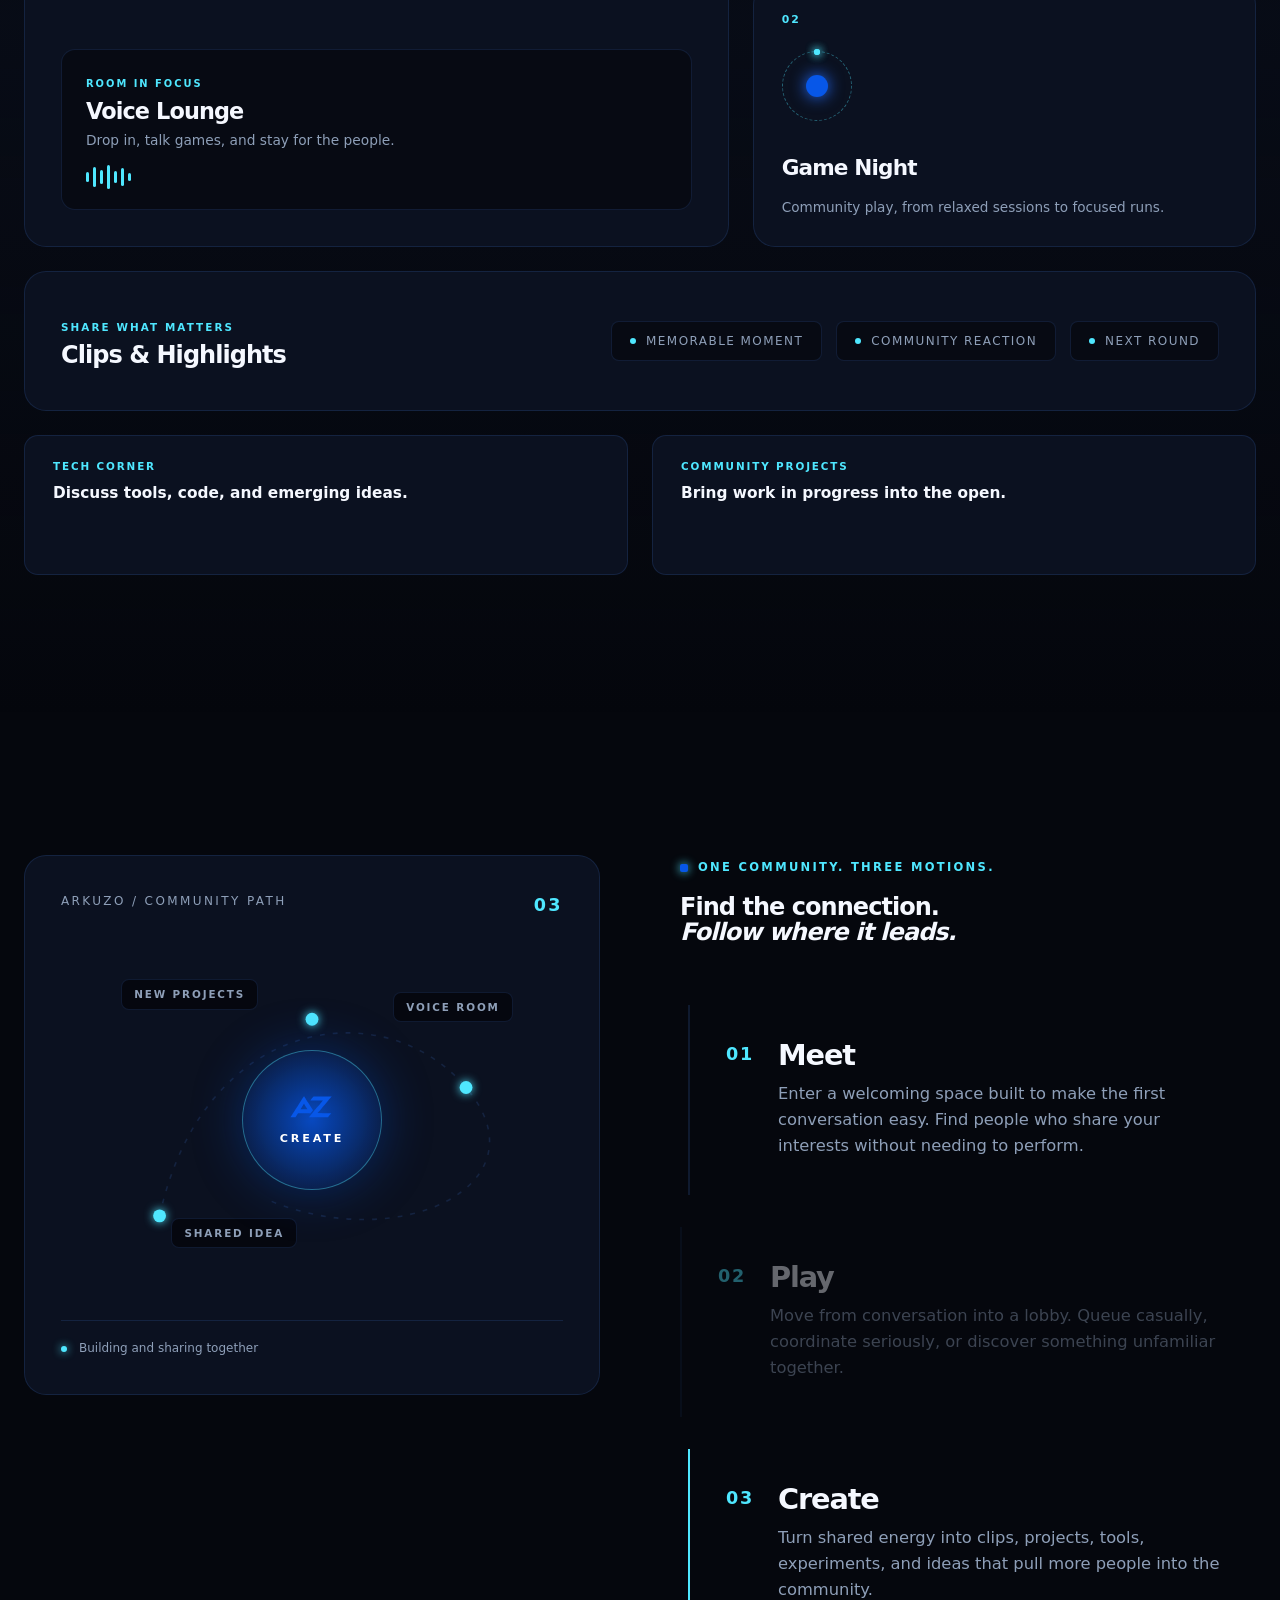
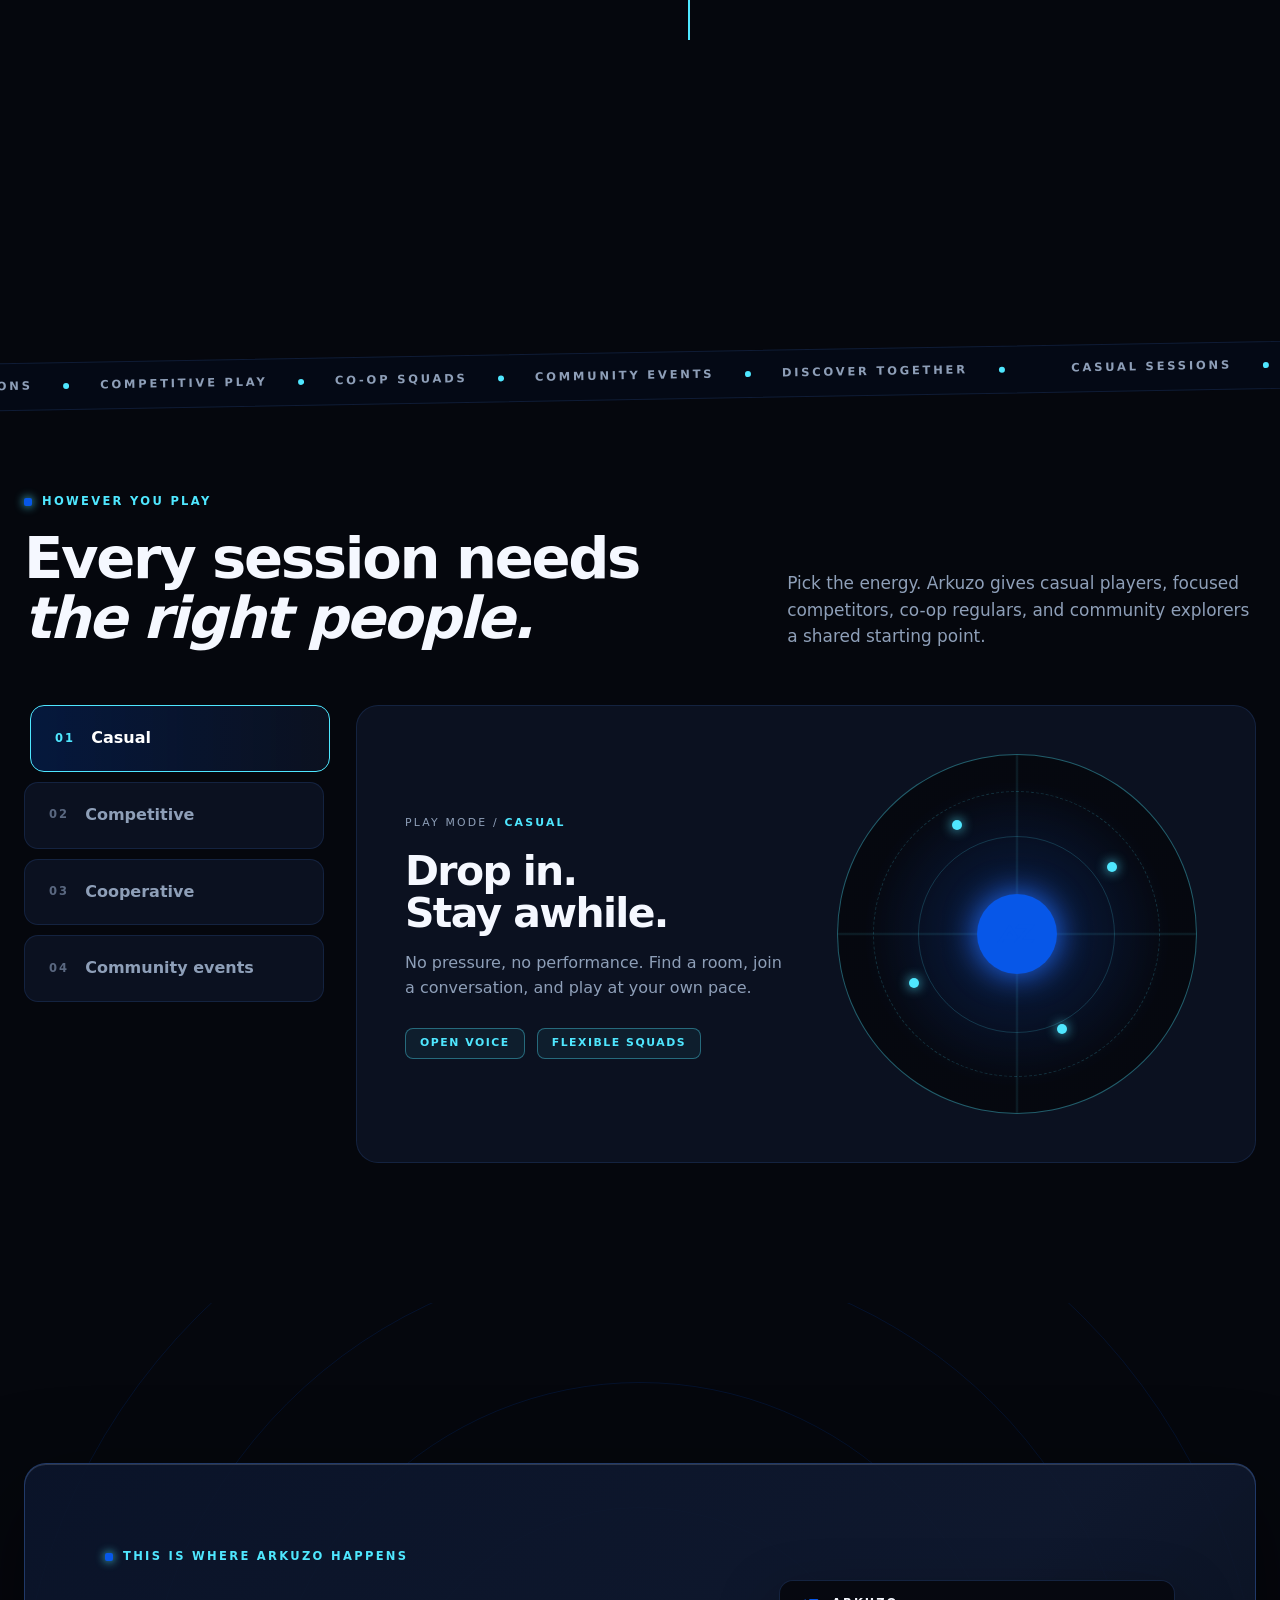
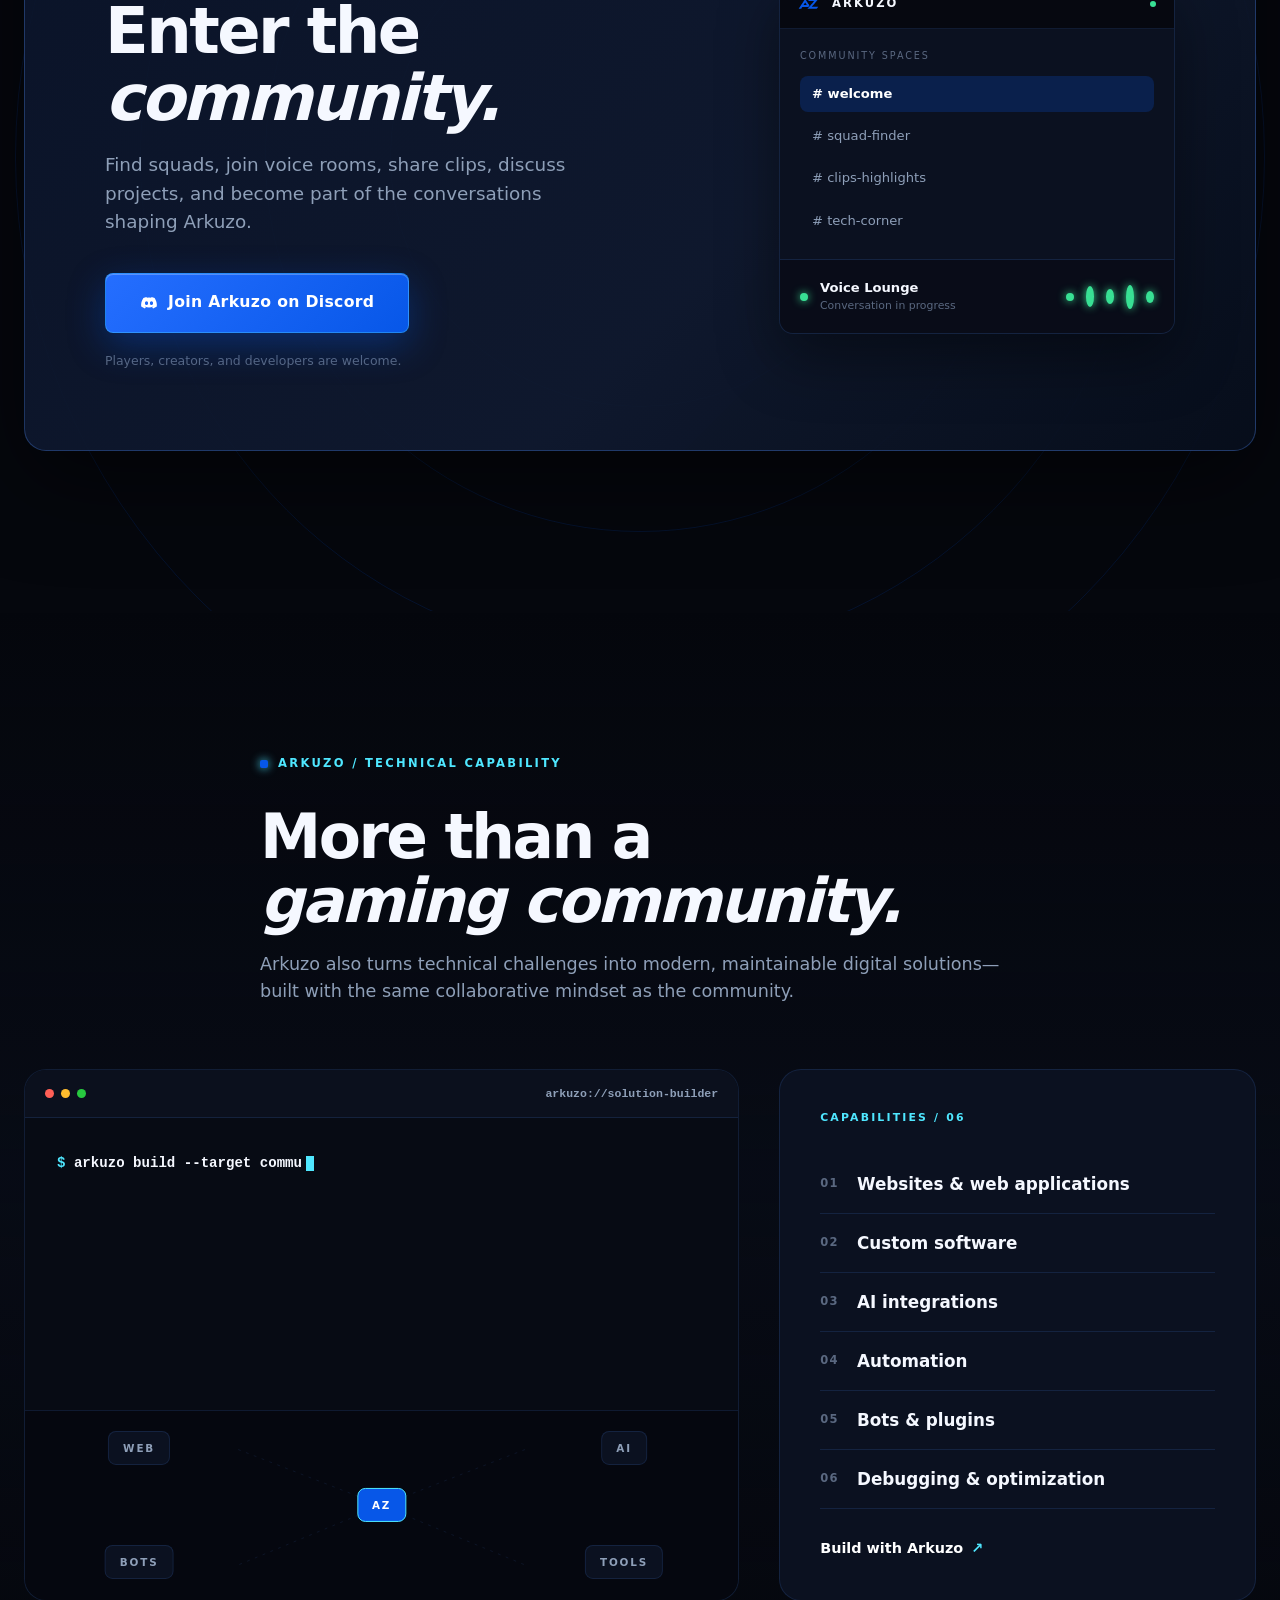
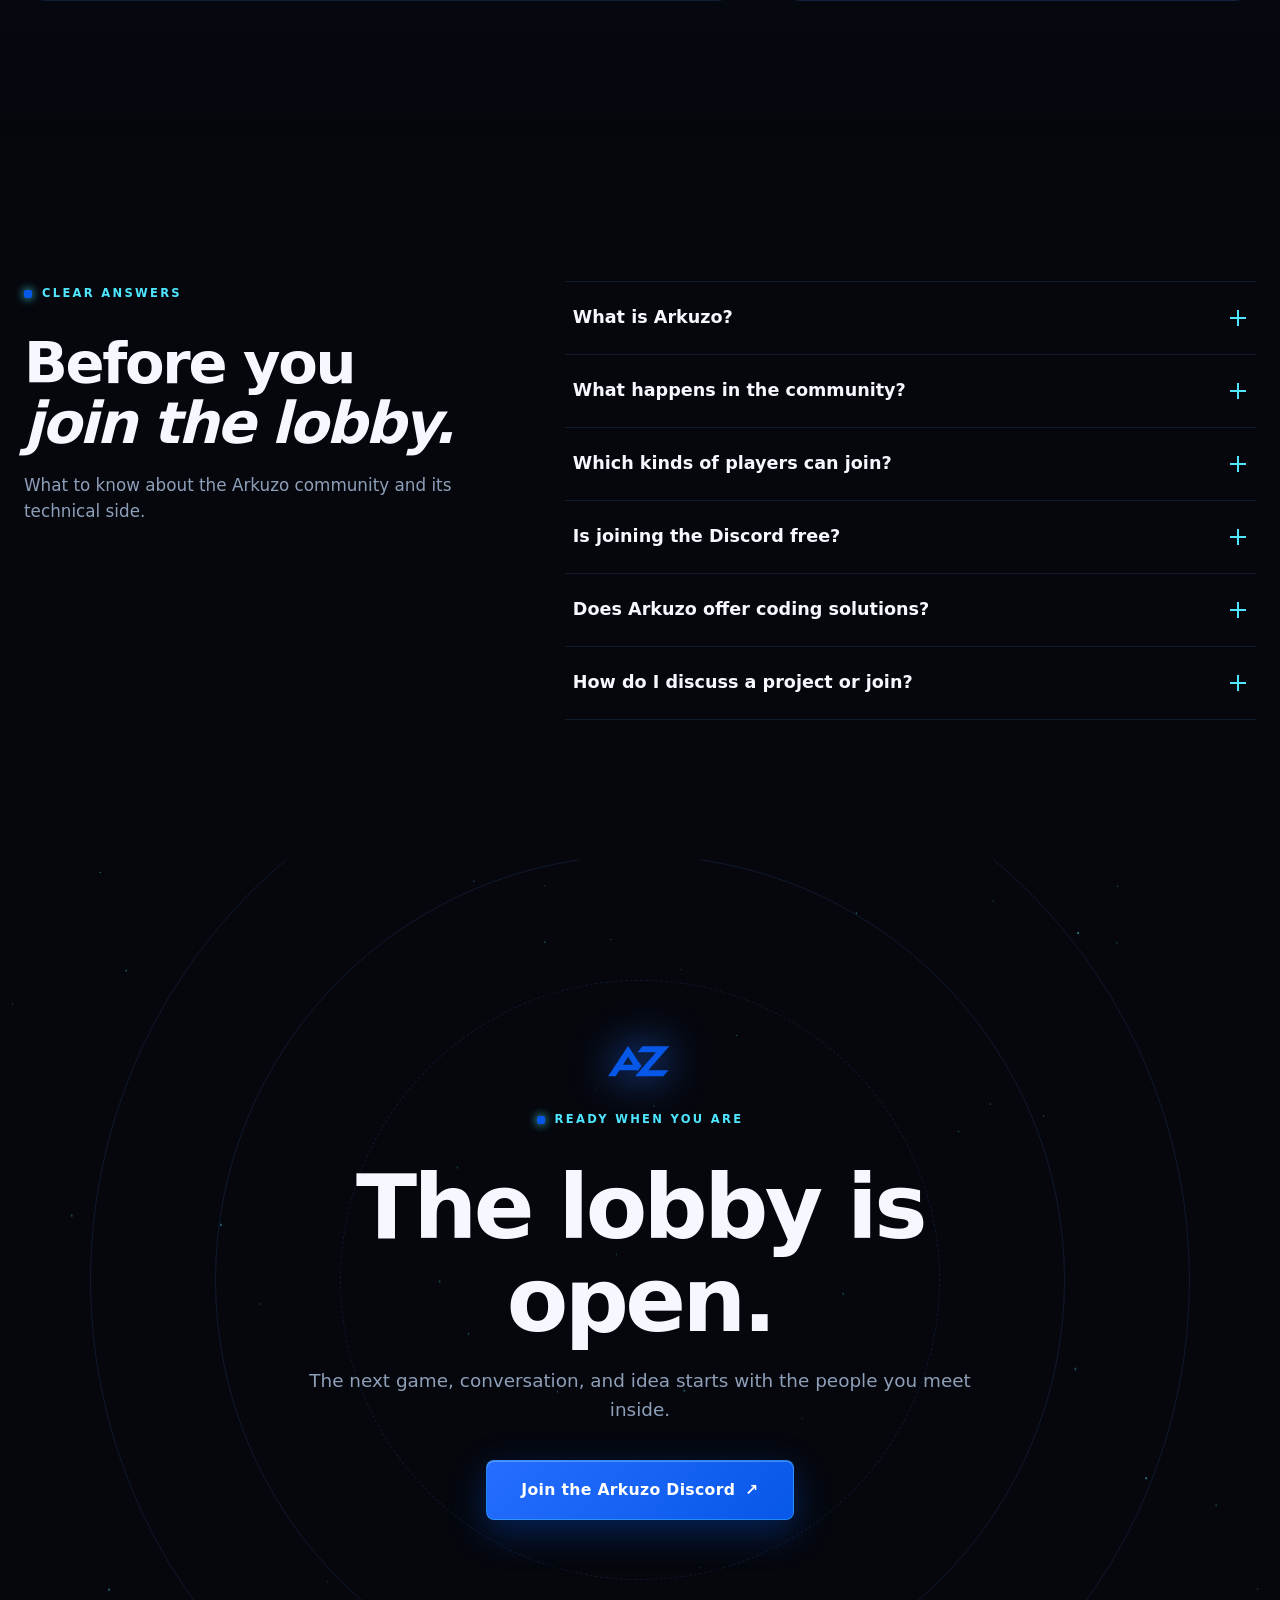
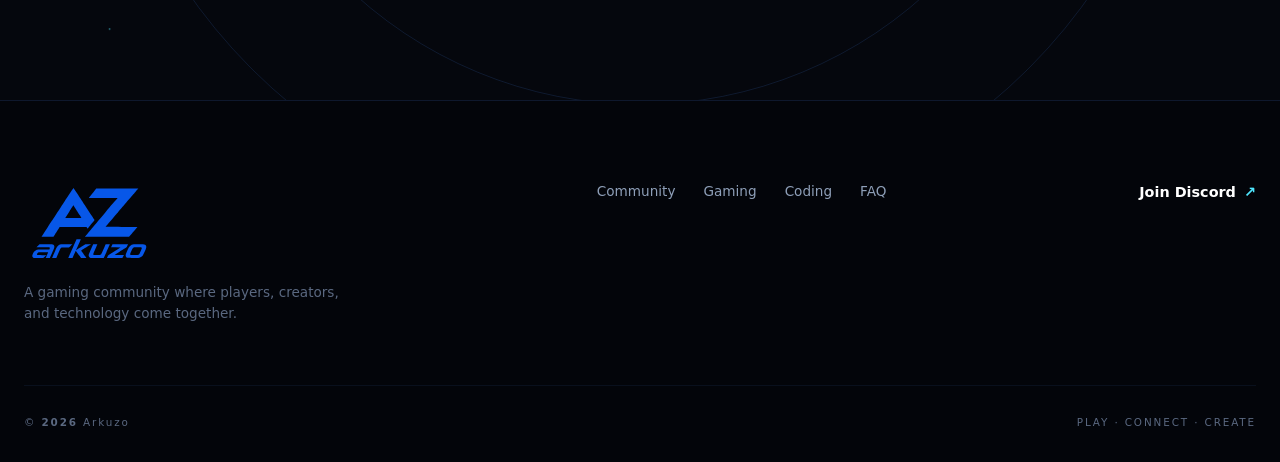
==== commit 4f2a3f05: "fix(faq): ensure dropdown answers are closed by default and smoothly collapsible" ====
--- a/index.html
+++ b/index.html
@@ -129,12 +129,12 @@
       <div class="wrap faq-grid">
         <header class="faq-head reveal"><span class="kicker">Clear answers</span><h2>Before you<br><em>join the lobby.</em></h2><p>What to know about the Arkuzo community and its technical side.</p></header>
         <div class="accordion reveal">
-          <div class="faq-item"><h3><button aria-expanded="false" aria-controls="a1">What is Arkuzo?<span></span></button></h3><div class="answer" id="a1"><p>Arkuzo is a gaming community hub where people meet, play, talk, share creative work, and connect around technology.</p></div></div>
-          <div class="faq-item"><h3><button aria-expanded="false" aria-controls="a2">What happens in the community?<span></span></button></h3><div class="answer" id="a2"><p>People find squads, join voice conversations, share clips and projects, discover games, and exchange ideas.</p></div></div>
-          <div class="faq-item"><h3><button aria-expanded="false" aria-controls="a3">Which kinds of players can join?<span></span></button></h3><div class="answer" id="a3"><p>Casual players, competitive players, creators, developers, and anyone looking for a welcoming community.</p></div></div>
-          <div class="faq-item"><h3><button aria-expanded="false" aria-controls="a4">Is joining the Discord free?<span></span></button></h3><div class="answer" id="a4"><p>Yes. Joining the Arkuzo Discord community is free.</p></div></div>
-          <div class="faq-item"><h3><button aria-expanded="false" aria-controls="a5">Does Arkuzo offer coding solutions?<span></span></button></h3><div class="answer" id="a5"><p>Yes. Arkuzo supports websites, software, AI integrations, automation, bots, plugins, debugging, and optimization.</p></div></div>
-          <div class="faq-item"><h3><button aria-expanded="false" aria-controls="a6">How do I discuss a project or join?<span></span></button></h3><div class="answer" id="a6"><p>Use any Discord button on this page to enter the official Arkuzo community and start a conversation.</p></div></div>
+          <div class="faq-item"><h3><button aria-expanded="false" aria-controls="a1">What is Arkuzo?<span></span></button></h3><div class="answer" id="a1"><div><p>Arkuzo is a gaming community hub where people meet, play, talk, share creative work, and connect around technology.</p></div></div></div>
+          <div class="faq-item"><h3><button aria-expanded="false" aria-controls="a2">What happens in the community?<span></span></button></h3><div class="answer" id="a2"><div><p>People find squads, join voice conversations, share clips and projects, discover games, and exchange ideas.</p></div></div></div>
+          <div class="faq-item"><h3><button aria-expanded="false" aria-controls="a3">Which kinds of players can join?<span></span></button></h3><div class="answer" id="a3"><div><p>Casual players, competitive players, creators, developers, and anyone looking for a welcoming community.</p></div></div></div>
+          <div class="faq-item"><h3><button aria-expanded="false" aria-controls="a4">Is joining the Discord free?<span></span></button></h3><div class="answer" id="a4"><div><p>Yes. Joining the Arkuzo Discord community is free.</p></div></div></div>
+          <div class="faq-item"><h3><button aria-expanded="false" aria-controls="a5">Does Arkuzo offer coding solutions?<span></span></button></h3><div class="answer" id="a5"><div><p>Yes. Arkuzo supports websites, software, AI integrations, automation, bots, plugins, debugging, and optimization.</p></div></div></div>
+          <div class="faq-item"><h3><button aria-expanded="false" aria-controls="a6">How do I discuss a project or join?<span></span></button></h3><div class="answer" id="a6"><div><p>Use any Discord button on this page to enter the official Arkuzo community and start a conversation.</p></div></div></div>
         </div>
       </div>
     </section>
--- a/styles.css
+++ b/styles.css
@@ -1204,14 +1204,21 @@
   transition:transform var(--dur-fast) var(--ease);
 }
 .faq-item button span::after{transform:rotate(90deg)}
+.faq-item.open button span::after,
 .faq-item button[aria-expanded=true] span::after{transform:rotate(0)}
 .answer{
   display:grid;
   grid-template-rows:0fr;
-  transition:grid-template-rows var(--dur-mid) var(--ease);
-}
-.answer>*{overflow:hidden}
-.faq-item button[aria-expanded=true]+.answer{grid-template-rows:1fr}
+  transition:grid-template-rows 0.35s var(--ease);
+}
+.answer>div{
+  overflow:hidden;
+  min-height:0;
+}
+.faq-item.open .answer,
+.faq-item:has(button[aria-expanded=true]) .answer{
+  grid-template-rows:1fr;
+}
 .answer p{
   color:var(--muted);
   font-size:0.96rem;
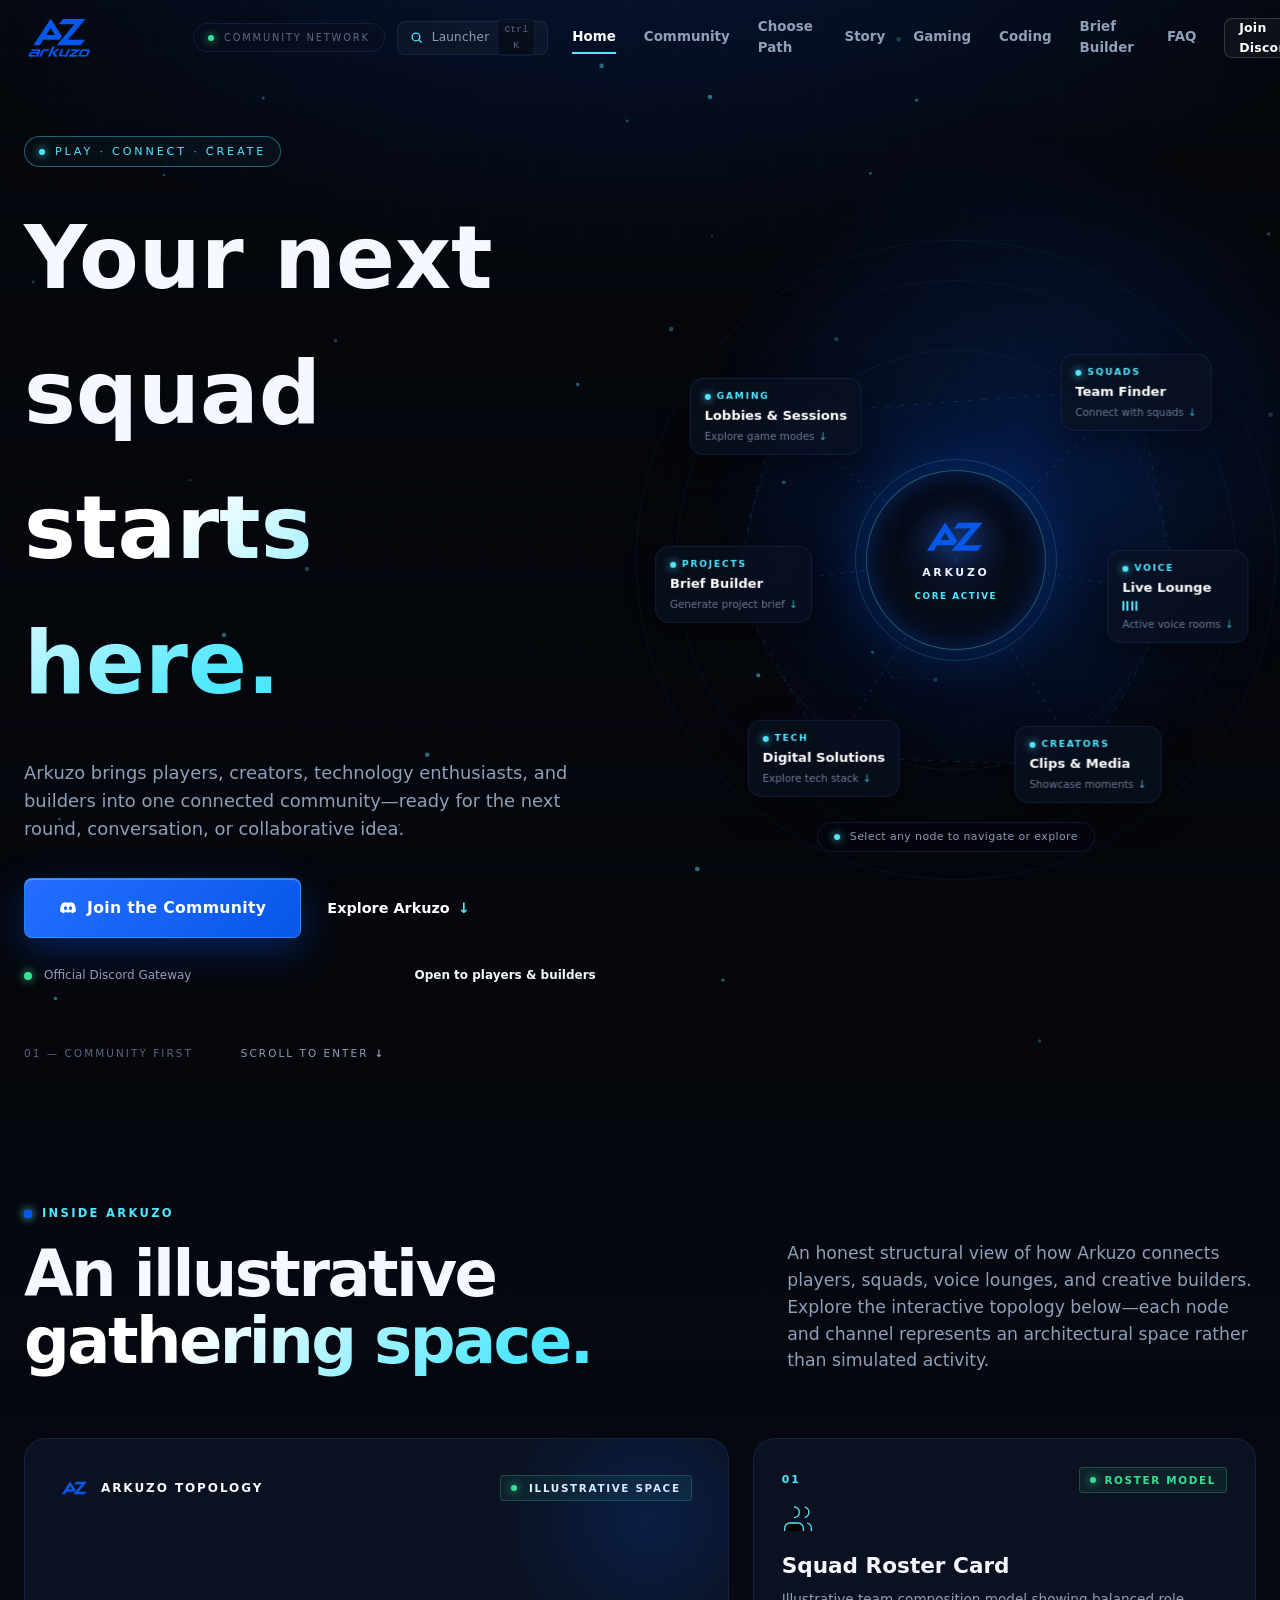
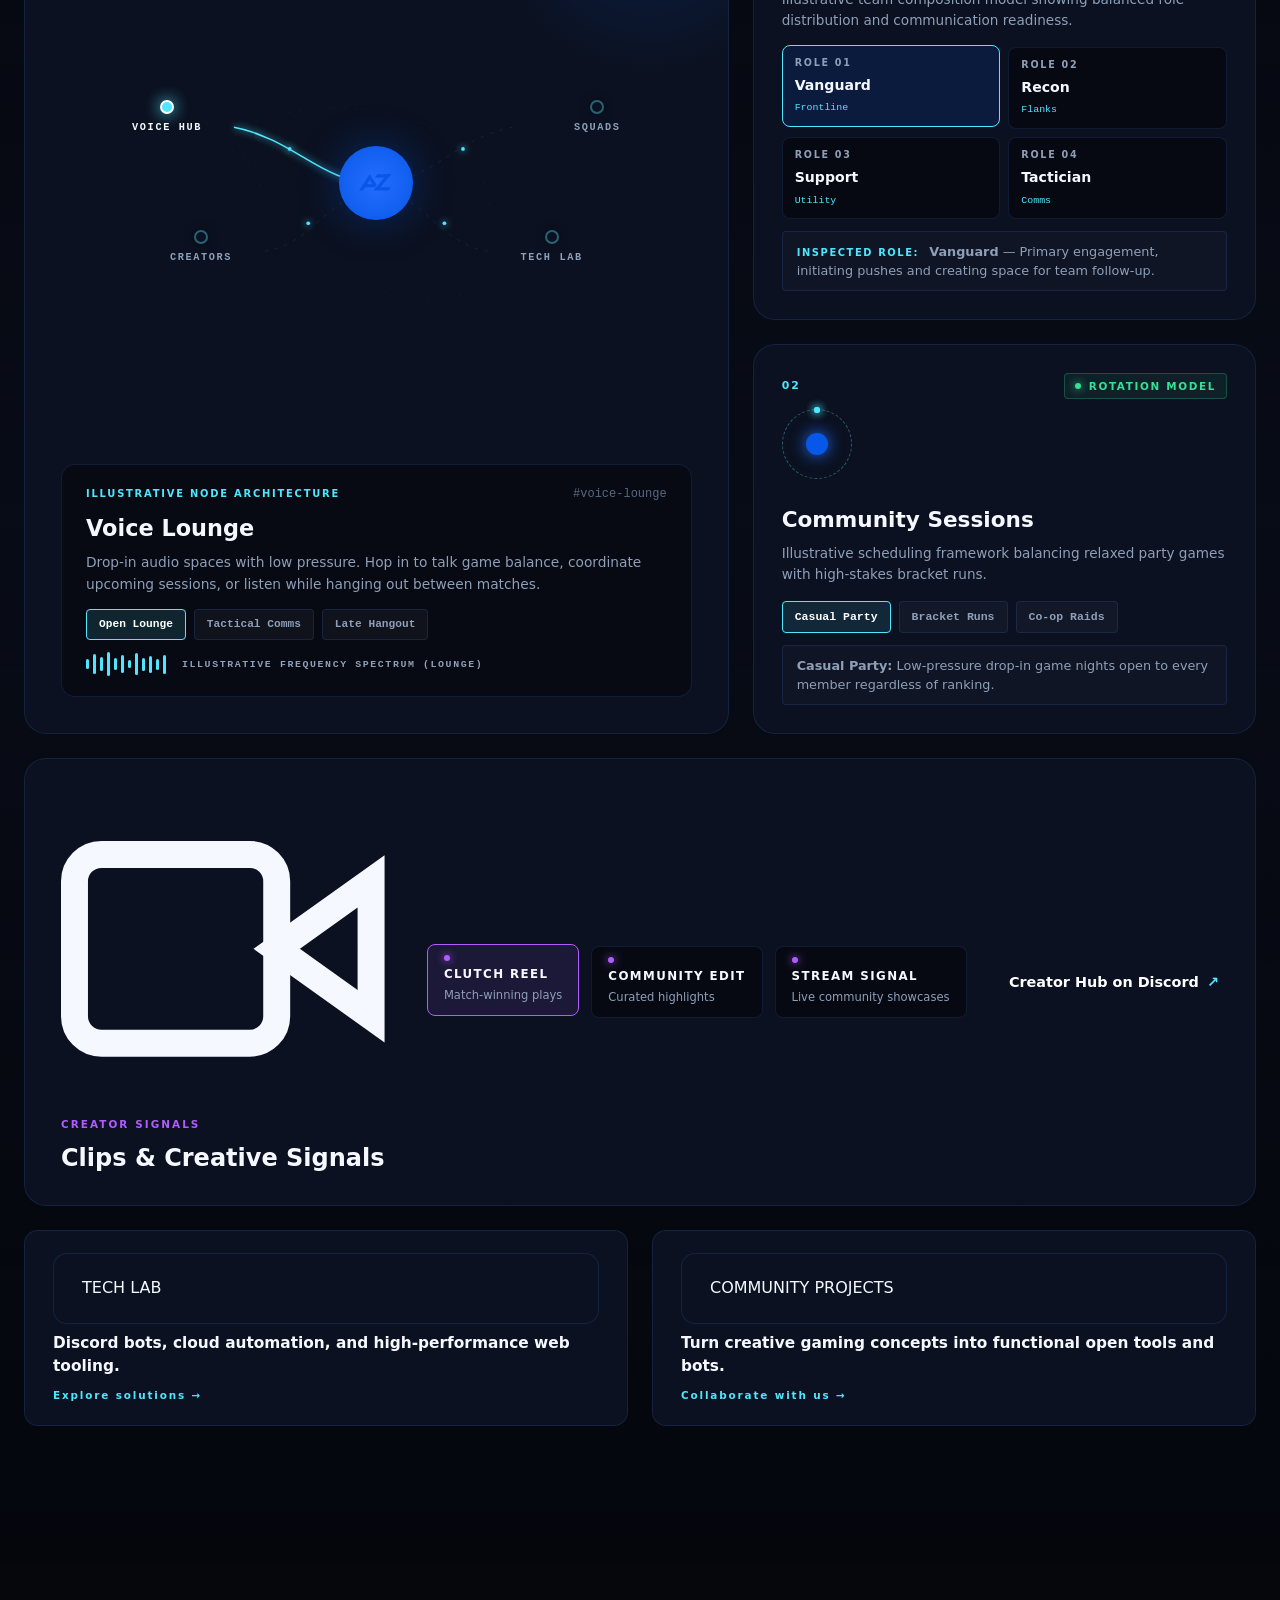
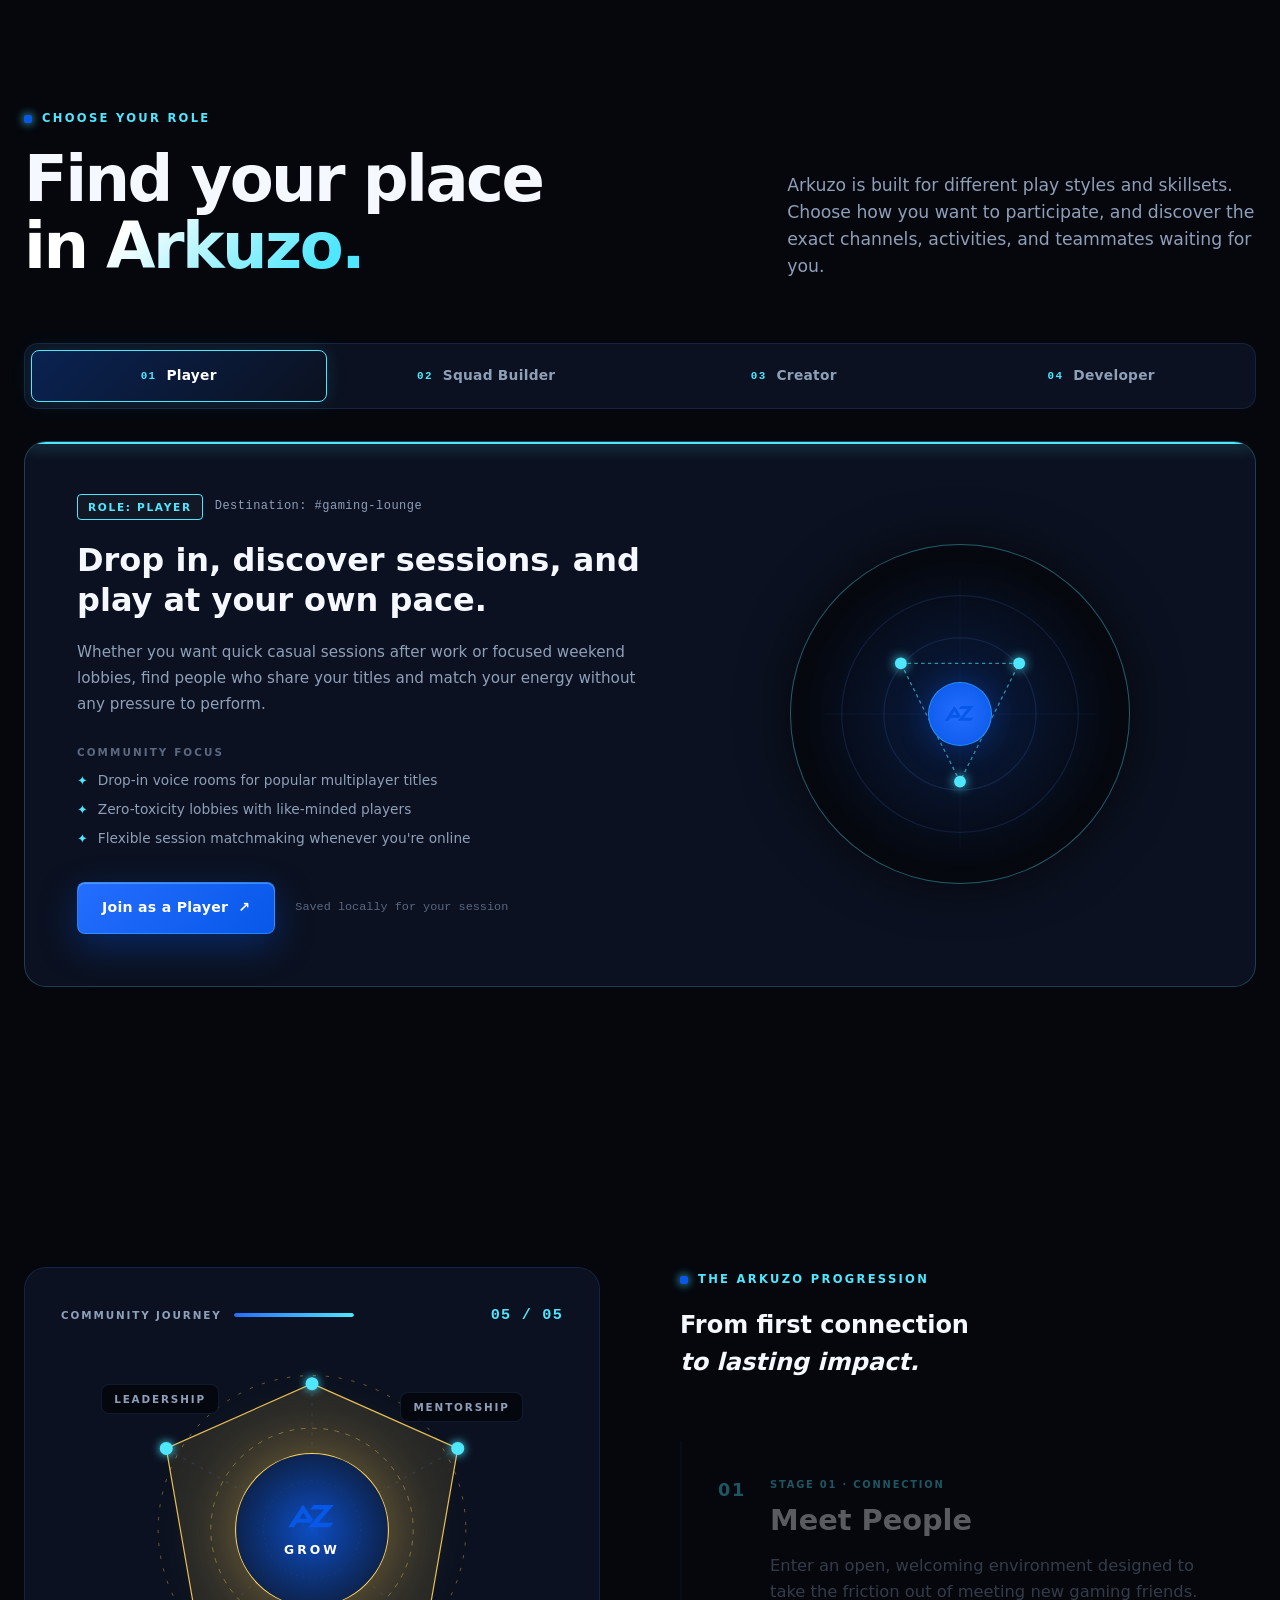
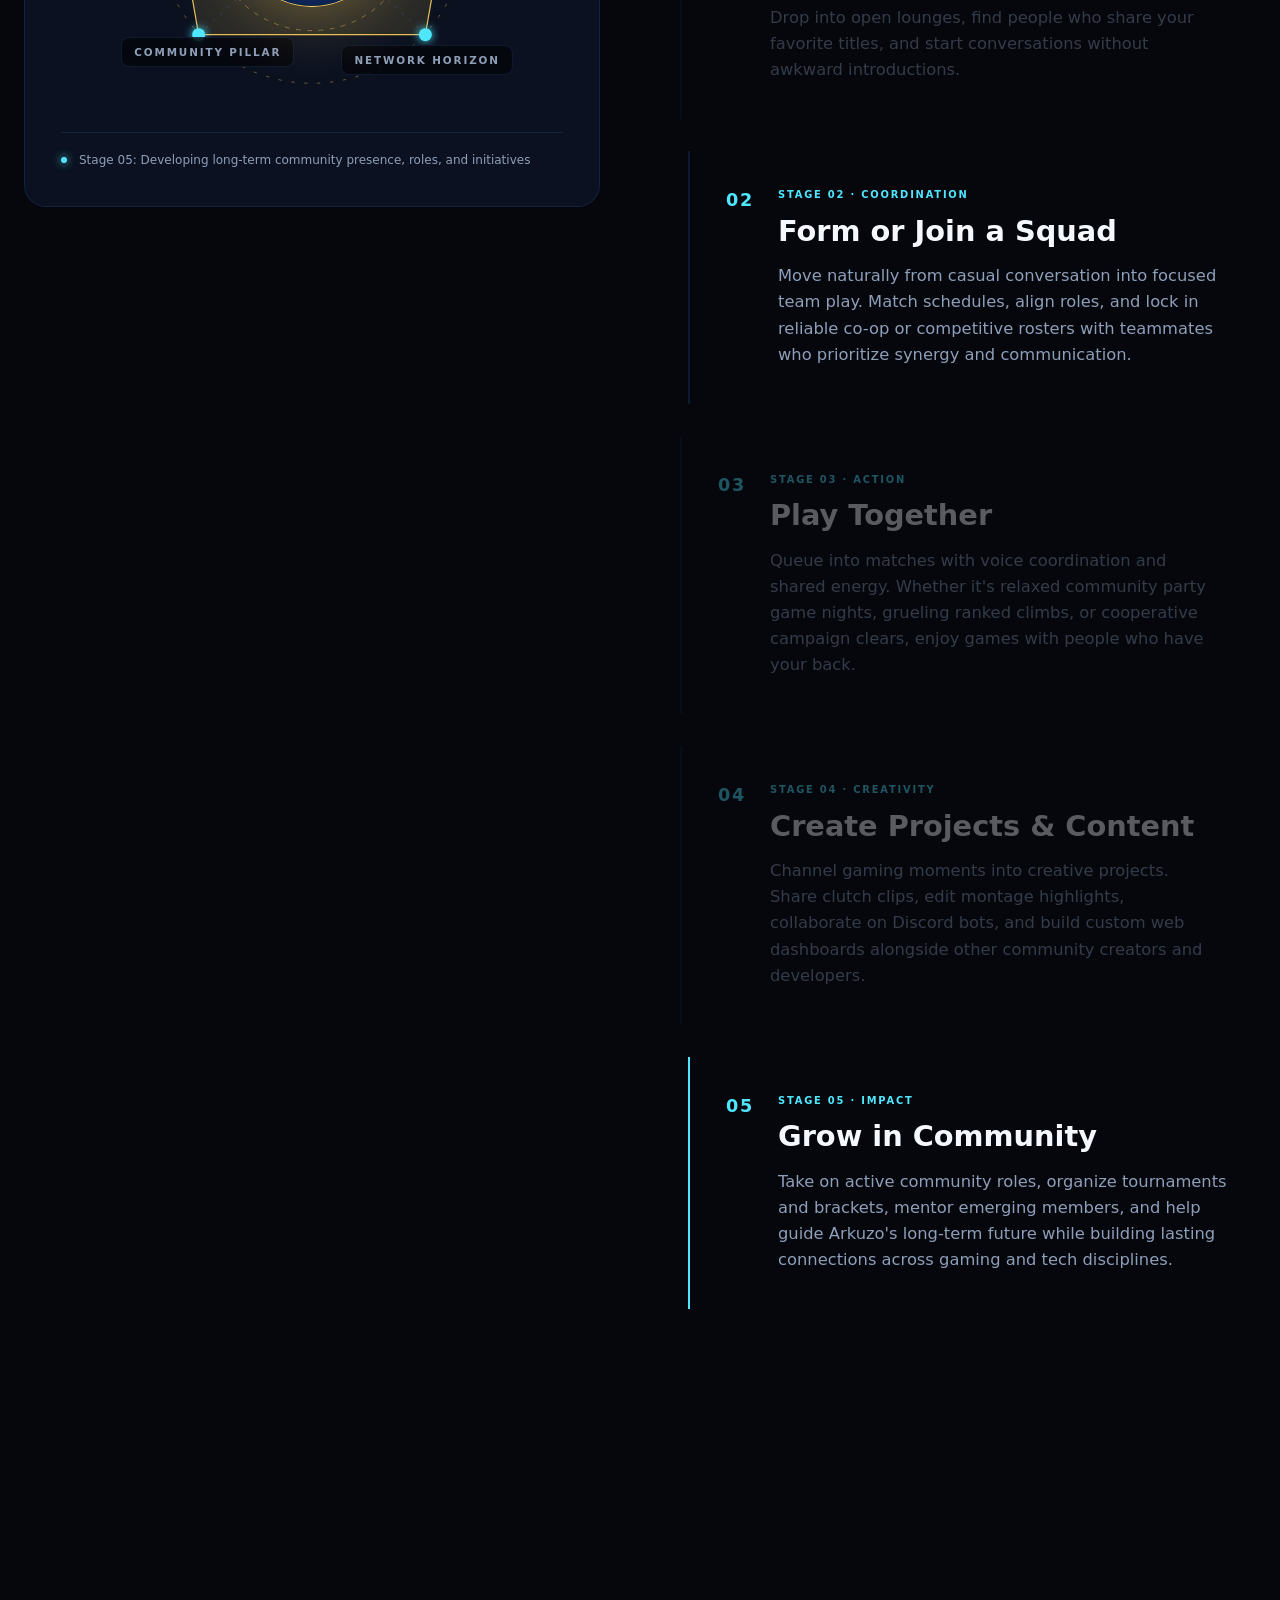
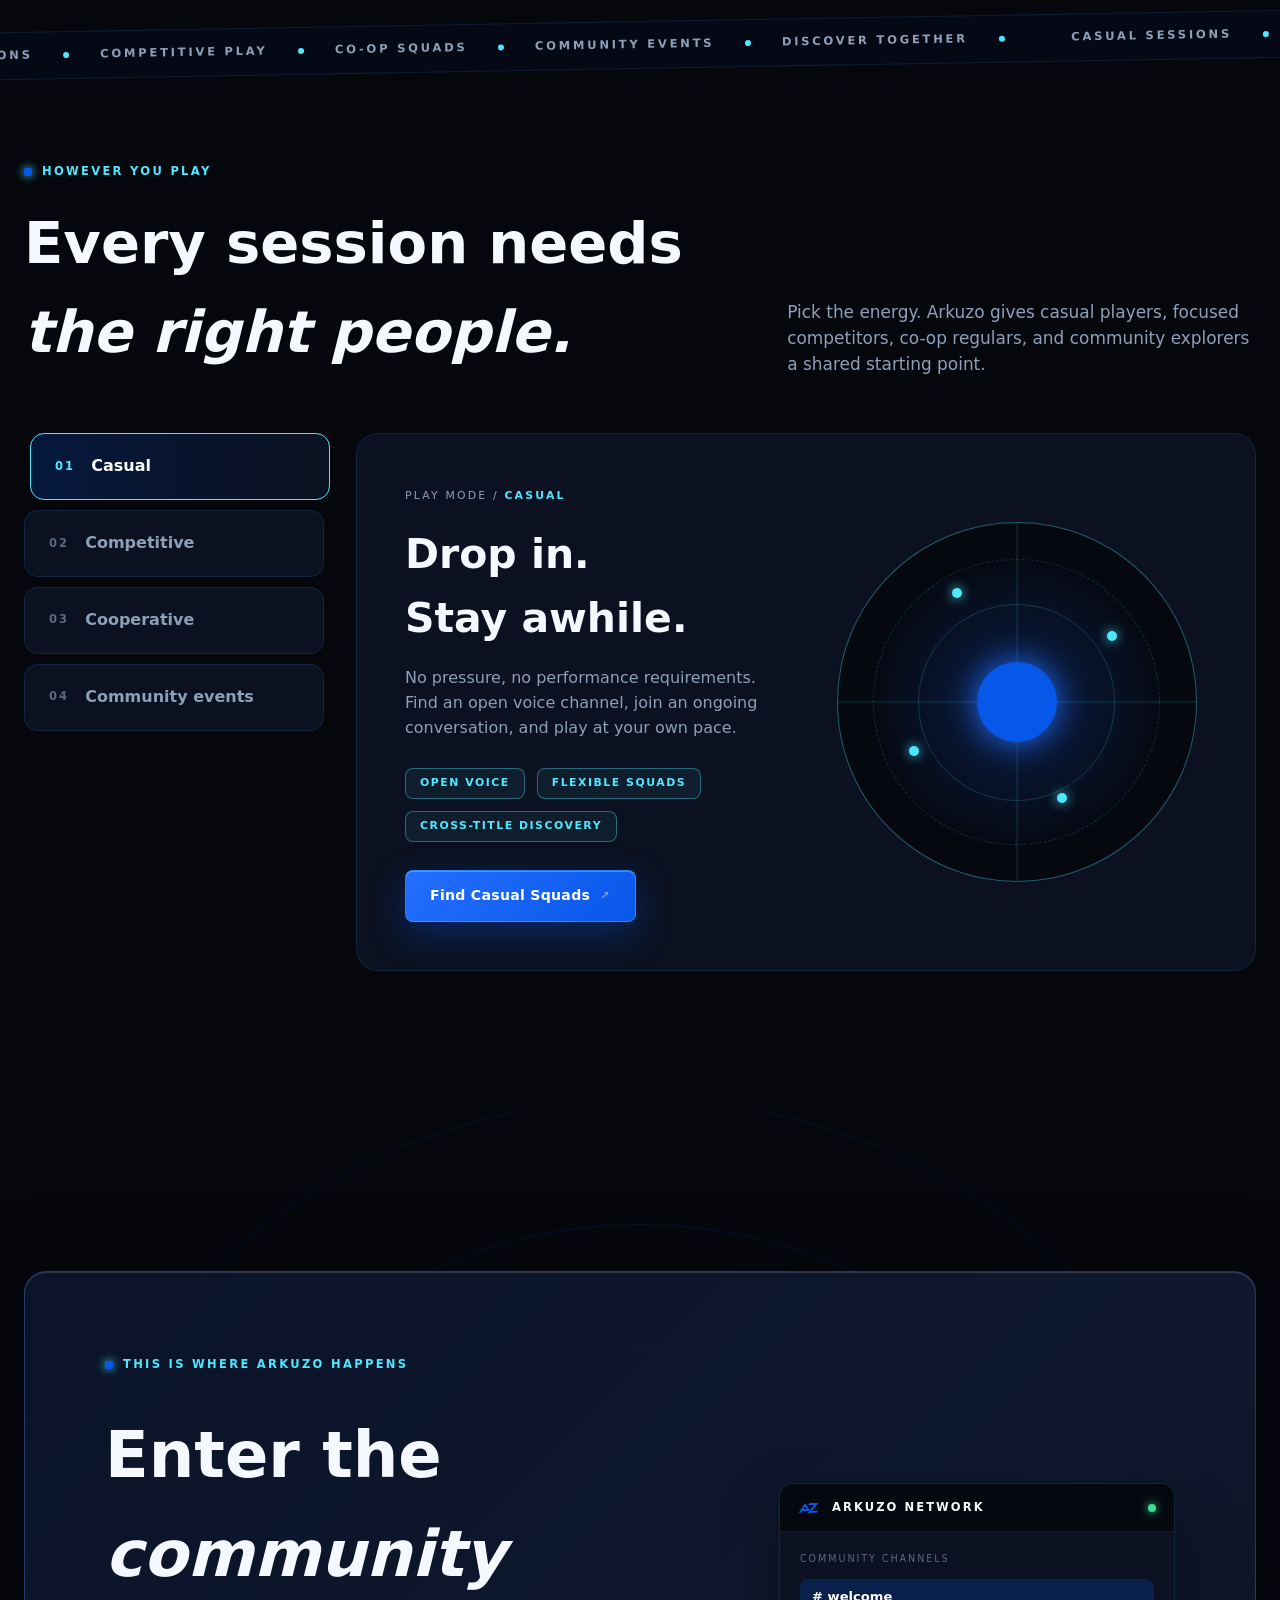
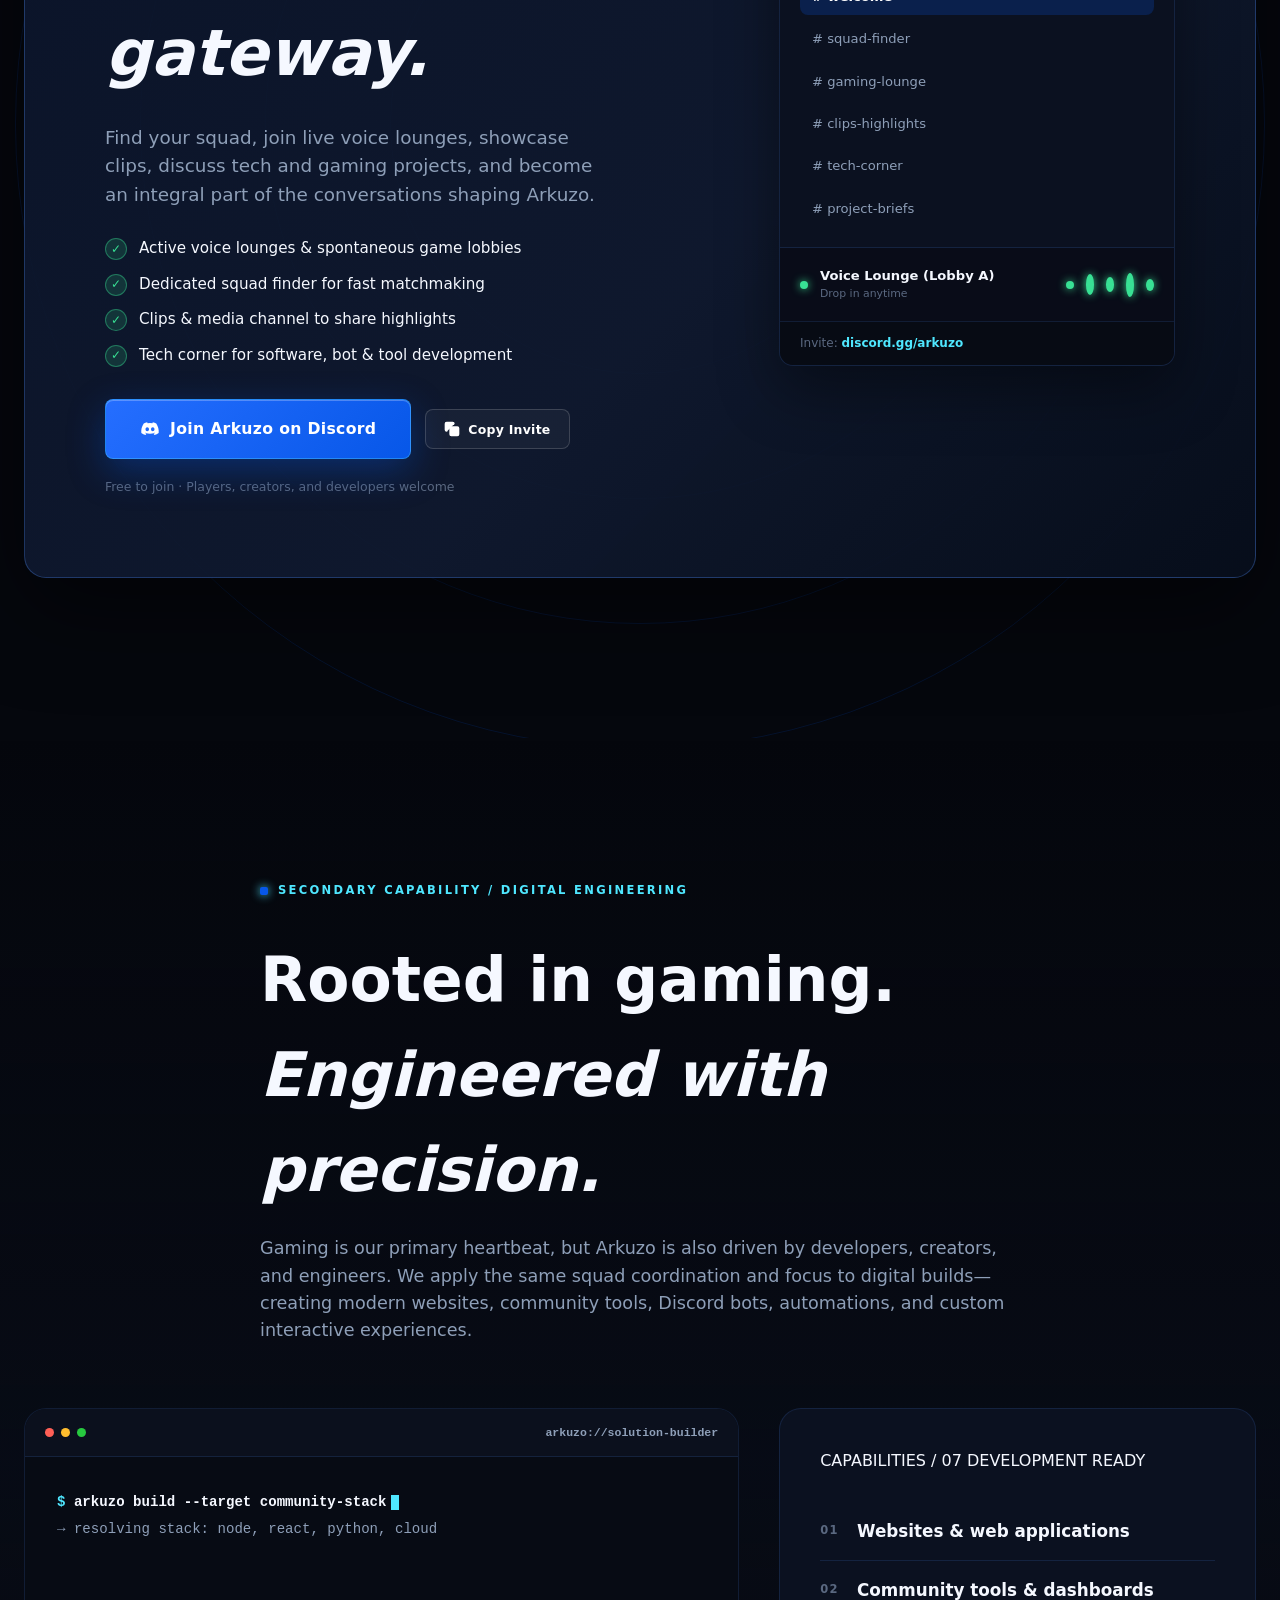
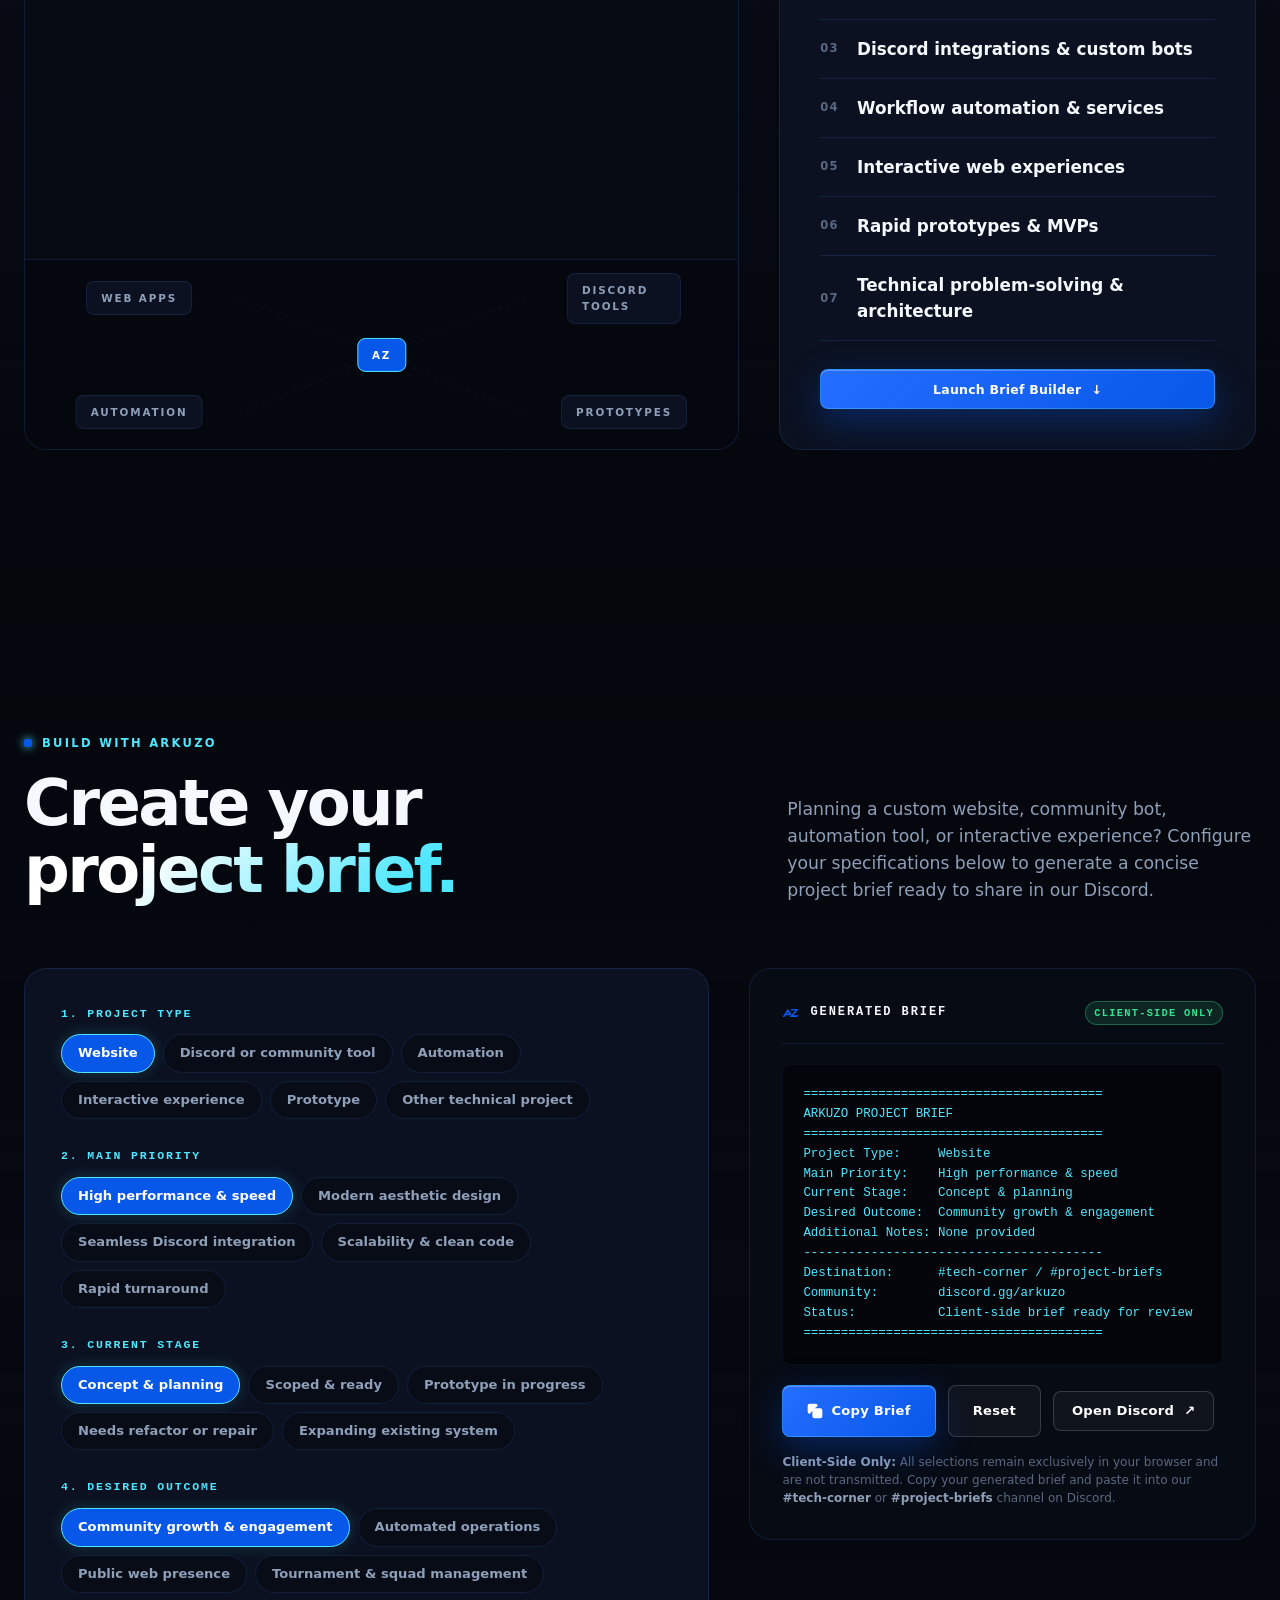
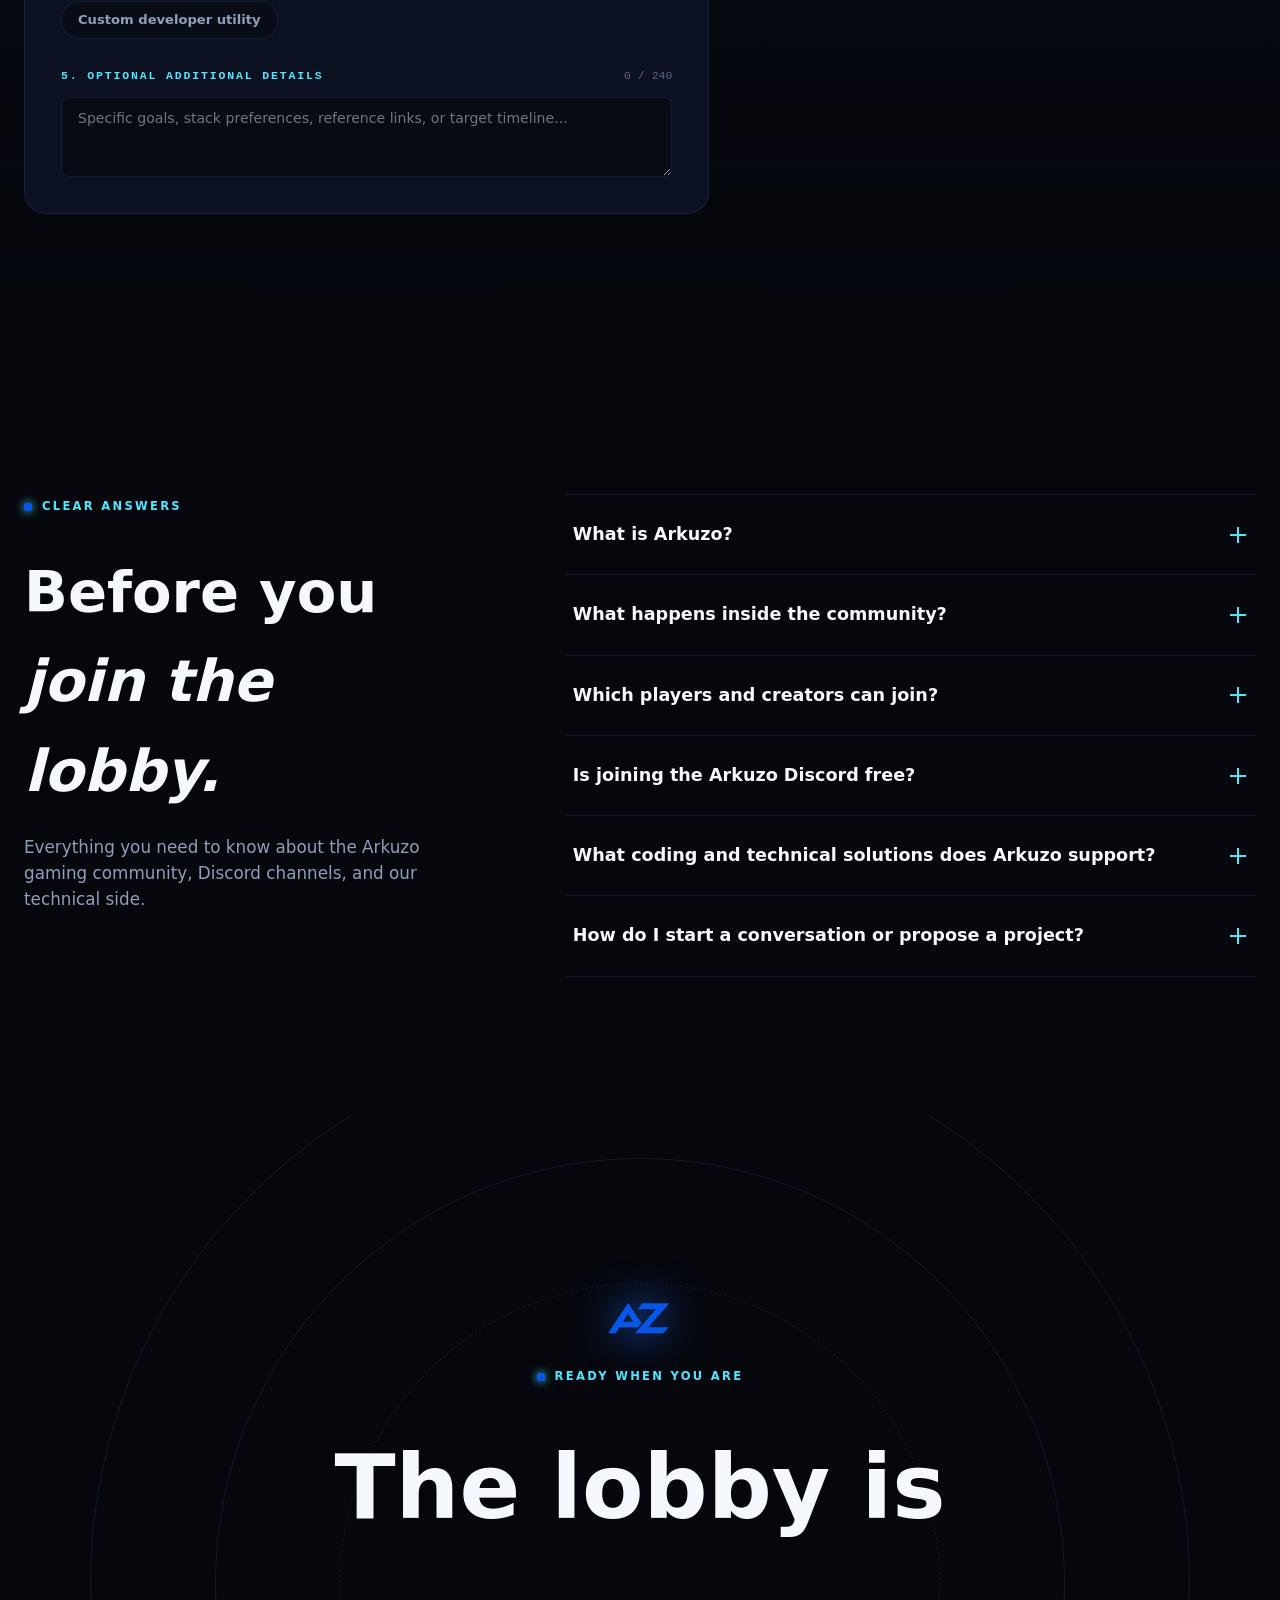
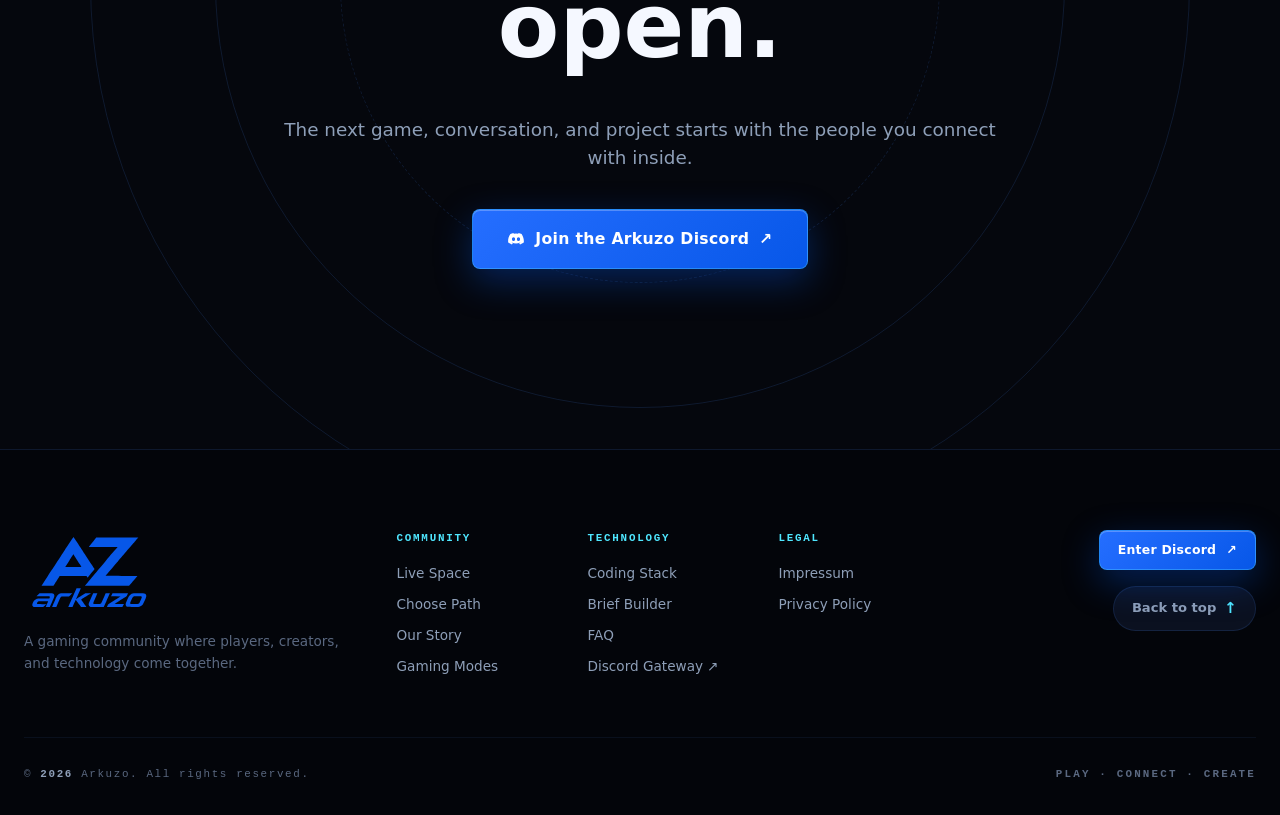
==== commit adac9c12: "feat: Phase 2 upgrade with gaming hub, interactive hero, launcher, and brief builder" ====
--- a/index.html
+++ b/index.html
@@ -4,145 +4,1457 @@
   <meta charset="utf-8">
   <meta name="viewport" content="width=device-width,initial-scale=1">
   <title>Arkuzo — Gaming, Community &amp; Technology</title>
-  <meta name="description" content="Arkuzo is a modern gaming community where players meet, squad up, share ideas, create projects, and build with technology.">
+  <meta name="description" content="Arkuzo is a premium gaming community and technology collective where players squad up, creators share highlights, and developers build modern digital solutions.">
   <link rel="canonical" href="https://arkuzo.lol/">
-  <meta property="og:type" content="website"><meta property="og:url" content="https://arkuzo.lol/">
+  <meta property="og:type" content="website">
+  <meta property="og:url" content="https://arkuzo.lol/">
   <meta property="og:title" content="Arkuzo — Gaming, Community &amp; Technology">
   <meta property="og:description" content="Your next squad starts here. Join Arkuzo for games, conversation, creativity, and technology.">
-  <meta name="twitter:card" content="summary"><meta name="twitter:title" content="Arkuzo — Gaming, Community &amp; Technology">
+  <meta property="og:image" content="https://arkuzo.lol/assets/banner.svg?v=5">
+  <meta name="twitter:card" content="summary_large_image">
+  <meta name="twitter:title" content="Arkuzo — Gaming, Community &amp; Technology">
   <meta name="twitter:description" content="Your next squad starts here. Join Arkuzo for games, conversation, creativity, and technology.">
+  <meta name="twitter:image" content="https://arkuzo.lol/assets/banner.svg?v=5">
   <meta name="theme-color" content="#05070d">
-  <link rel="icon" href="assets/logo.svg?v=4" type="image/svg+xml">
-  <link rel="stylesheet" href="styles.css">
+  <link rel="icon" href="assets/logo.svg?v=5" type="image/svg+xml">
+  <link rel="stylesheet" href="styles.css?v=5">
   <script>document.documentElement.classList.replace('no-js','js')</script>
 </head>
 <body>
   <a class="skip" href="#main">Skip to content</a>
-  <div class="intro" data-intro aria-hidden="true"><div class="intro-mark"><img src="assets/logo.svg?v=4" alt=""><i></i><i></i><span></span></div><p>ENTER ARKUZO</p></div>
+
+  <!-- Reading Progress Bar -->
+  <div class="nav-progress" id="nav-progress" aria-hidden="true"></div>
+
+  <!-- Cinematic Intro Sequence -->
+  <div class="intro" data-intro aria-hidden="true">
+    <div class="intro-mark">
+      <img src="assets/logo.svg?v=5" alt="">
+      <i></i><i></i><span></span>
+    </div>
+    <p>ENTER ARKUZO</p>
+  </div>
+
+  <!-- Ambient Pointer Aura -->
   <div class="pointer-aura" aria-hidden="true"></div>
 
+  <!-- Global Toast / Clipboard Feedback -->
+  <div class="copy-toast" id="copy-toast" role="status" aria-live="polite" aria-atomic="true"></div>
+
+  <dialog class="launcher-dialog" id="arkuzo-launcher" aria-label="Arkuzo Launcher" aria-modal="true">
+    <div class="launcher-backdrop" data-launcher-close aria-hidden="true"></div>
+    <div class="launcher-window">
+      <div class="launcher-header">
+        <div class="launcher-search-box">
+          <svg class="launcher-icon" viewBox="0 0 20 20" fill="none" stroke="currentColor" stroke-width="1.8" aria-hidden="true">
+            <circle cx="9" cy="9" r="6"/>
+            <path d="m13.5 13.5 4 4"/>
+          </svg>
+          <input type="search" id="launcher-search" class="launcher-input" placeholder="Search sections, actions, or Discord..." autocomplete="off" spellcheck="false" role="combobox" aria-autocomplete="list" aria-expanded="true" aria-controls="launcher-results" aria-label="Search sections, actions, or Discord" aria-activedescendant="launcher-item-0">
+          <button type="button" class="launcher-esc" data-launcher-close aria-label="Close launcher">ESC</button>
+        </div>
+      </div>
+      <div class="launcher-results" id="launcher-results" role="listbox" aria-label="Command suggestions">
+        <a class="launcher-item active" id="launcher-item-0" role="option" aria-selected="true" tabindex="-1" href="https://discord.gg/arkuzo" target="_blank" rel="noopener noreferrer" data-launcher-action data-keywords="discord join voice chat server lounge community gaming">
+          <span class="launcher-item-icon" aria-hidden="true">
+            <svg viewBox="0 0 24 24" fill="currentColor">
+              <path d="M20.3 4.4A19.7 19.7 0 0 0 15.3 2.9a.1.1 0 0 0-.1.1 13.7 13.7 0 0 0-.6 1.3 18.2 18.2 0 0 0-5.2 0 13.7 13.7 0 0 0-.6-1.3.1.1 0 0 0-.1-.1 19.7 19.7 0 0 0-5 1.5.1.1 0 0 0-.1 0C.6 9 0 13.5.3 17.9a.1.1 0 0 0 .1.1 19.8 19.8 0 0 0 6 3 .1.1 0 0 0 .1 0 14.1 14.1 0 0 0 1.2-2 .1.1 0 0 0-.1-.1 13 13 0 0 1-1.9-.9.1.1 0 0 1 0-.2c.1-.1.3-.2.4-.3a14.2 14.2 0 0 0 12 0c.1.1.3.2.4.3a.1.1 0 0 1 0 .2 13 13 0 0 1-1.9.9.1.1 0 0 0-.1.1c.3.7.8 1.4 1.2 2a.1.1 0 0 0 .1 0 19.8 19.8 0 0 0 6-3 .1.1 0 0 0 .1-.1c.4-5.1-.7-9.5-3.4-13.4ZM8.5 15.3c-1.2 0-2.2-1.1-2.2-2.4s1-2.4 2.2-2.4 2.2 1.1 2.2 2.4c0 1.3-1 2.4-2.2 2.4Zm7 0c-1.2 0-2.2-1.1-2.2-2.4s1-2.4 2.2-2.4 2.2 1.1 2.2 2.4c0 1.3-1 2.4-2.2 2.4Z"/>
+            </svg>
+          </span>
+          <span class="launcher-item-body">
+            <span class="launcher-item-title">Join Discord</span>
+            <span class="launcher-item-desc">Drop into voice rooms, squad lobbies, and active lounges</span>
+          </span>
+          <span class="launcher-item-badge">External ↗</span>
+        </a>
+        <a class="launcher-item" id="launcher-item-1" role="option" aria-selected="false" tabindex="-1" href="#gaming" data-launcher-action data-keywords="explore gaming casual competitive cooperative events lobbies">
+          <span class="launcher-item-icon" aria-hidden="true">
+            <svg viewBox="0 0 24 24" fill="none" stroke="currentColor" stroke-width="2">
+              <rect x="2" y="6" width="20" height="12" rx="4"/>
+              <path d="M6 12h4M8 10v4M15 11h.01M18 13h.01"/>
+            </svg>
+          </span>
+          <span class="launcher-item-body">
+            <span class="launcher-item-title">Explore Gaming</span>
+            <span class="launcher-item-desc">Casual, competitive, cooperative modes and community game nights</span>
+          </span>
+          <span class="launcher-item-badge">#gaming</span>
+        </a>
+        <a class="launcher-item" id="launcher-item-2" role="option" aria-selected="false" tabindex="-1" href="#path" data-launcher-action data-keywords="find your path role player squad builder creator developer choose">
+          <span class="launcher-item-icon" aria-hidden="true">
+            <svg viewBox="0 0 24 24" fill="none" stroke="currentColor" stroke-width="2">
+              <circle cx="12" cy="12" r="10"/>
+              <polygon points="16.24 7.76 14.12 14.12 7.76 16.24 9.88 9.88 16.24 7.76"/>
+            </svg>
+          </span>
+          <span class="launcher-item-body">
+            <span class="launcher-item-title">Find Your Path</span>
+            <span class="launcher-item-desc">Choose between Player, Squad Builder, Creator, and Developer roles</span>
+          </span>
+          <span class="launcher-item-badge">#path</span>
+        </a>
+        <a class="launcher-item" id="launcher-item-3" role="option" aria-selected="false" tabindex="-1" href="#community" data-launcher-action data-keywords="view community atmosphere members culture vibe meet voice">
+          <span class="launcher-item-icon" aria-hidden="true">
+            <svg viewBox="0 0 24 24" fill="none" stroke="currentColor" stroke-width="2">
+              <path d="M17 21v-2a4 4 0 0 0-4-4H5a4 4 0 0 0-4 4v2"/>
+              <circle cx="9" cy="7" r="4"/>
+              <path d="M23 21v-2a4 4 0 0 0-3-3.87M16 3.13a4 4 0 0 1 0 7.75"/>
+            </svg>
+          </span>
+          <span class="launcher-item-body">
+            <span class="launcher-item-title">View Community</span>
+            <span class="launcher-item-desc">Discover our culture, night lounges, clip tracks, and projects</span>
+          </span>
+          <span class="launcher-item-badge">#community</span>
+        </a>
+        <a class="launcher-item" id="launcher-item-4" role="option" aria-selected="false" tabindex="-1" href="#technology" data-launcher-action data-keywords="explore coding solutions technology bots development tools stack">
+          <span class="launcher-item-icon" aria-hidden="true">
+            <svg viewBox="0 0 24 24" fill="none" stroke="currentColor" stroke-width="2">
+              <polyline points="16 18 22 12 16 6"/>
+              <polyline points="8 6 2 12 8 18"/>
+            </svg>
+          </span>
+          <span class="launcher-item-body">
+            <span class="launcher-item-title">Explore Coding Solutions</span>
+            <span class="launcher-item-desc">Interactive terminal, bot frameworks, and open technical architecture</span>
+          </span>
+          <span class="launcher-item-badge">#technology</span>
+        </a>
+        <a class="launcher-item" id="launcher-item-5" role="option" aria-selected="false" tabindex="-1" href="#brief-builder" data-launcher-action data-keywords="build project brief quote request custom tool hire bot estimate">
+          <span class="launcher-item-icon" aria-hidden="true">
+            <svg viewBox="0 0 24 24" fill="none" stroke="currentColor" stroke-width="2">
+              <path d="M14 2H6a2 2 0 0 0-2 2v16a2 2 0 0 0 2 2h12a2 2 0 0 0 2-2V8z"/>
+              <polyline points="14 2 14 8 20 8"/>
+              <line x1="16" y1="13" x2="8" y2="13"/>
+              <line x1="16" y1="17" x2="8" y2="17"/>
+              <polyline points="10 9 9 9 8 9"/>
+            </svg>
+          </span>
+          <span class="launcher-item-body">
+            <span class="launcher-item-title">Build a Project Brief</span>
+            <span class="launcher-item-desc">Configure scope, select technology, and generate a client project brief</span>
+          </span>
+          <span class="launcher-item-badge">#brief-builder</span>
+        </a>
+        <a class="launcher-item" id="launcher-item-6" role="option" aria-selected="false" tabindex="-1" href="#faq" data-launcher-action data-keywords="open faq questions help answer rules join cost free safe">
+          <span class="launcher-item-icon" aria-hidden="true">
+            <svg viewBox="0 0 24 24" fill="none" stroke="currentColor" stroke-width="2">
+              <circle cx="12" cy="12" r="10"/>
+              <path d="M9.09 9a3 3 0 0 1 5.83 1c0 2-3 3-3 3"/>
+              <line x1="12" y1="17" x2="12.01" y2="17"/>
+            </svg>
+          </span>
+          <span class="launcher-item-body">
+            <span class="launcher-item-title">Open FAQ</span>
+            <span class="launcher-item-desc">Frequently asked questions regarding membership, safety, and activities</span>
+          </span>
+          <span class="launcher-item-badge">#faq</span>
+        </a>
+        <a class="launcher-item" id="launcher-item-7" role="option" aria-selected="false" tabindex="-1" href="#home" data-launcher-action data-keywords="return to top home scroll start hero gateway main">
+          <span class="launcher-item-icon" aria-hidden="true">
+            <svg viewBox="0 0 24 24" fill="none" stroke="currentColor" stroke-width="2">
+              <circle cx="12" cy="12" r="10"/>
+              <polyline points="16 12 12 8 8 12"/>
+              <line x1="12" y1="16" x2="12" y2="8"/>
+            </svg>
+          </span>
+          <span class="launcher-item-body">
+            <span class="launcher-item-title">Return to Top</span>
+            <span class="launcher-item-desc">Scroll back to the top hero gateway and live network graph</span>
+          </span>
+          <span class="launcher-item-badge">#home</span>
+        </a>
+        <div class="launcher-empty" id="launcher-empty" role="status" hidden>
+          <svg viewBox="0 0 24 24" fill="none" stroke="currentColor" stroke-width="1.8" aria-hidden="true">
+            <circle cx="11" cy="11" r="8"/>
+            <line x1="21" y1="21" x2="16.65" y2="16.65"/>
+            <line x1="8" y1="11" x2="14" y2="11"/>
+          </svg>
+          <span>No matching commands found.</span>
+        </div>
+      </div>
+      <div class="launcher-footer">
+        <div class="launcher-hints">
+          <span><kbd>↑</kbd><kbd>↓</kbd> Navigate</span>
+          <span><kbd>↵</kbd> Select</span>
+          <span><kbd>ESC</kbd> Close</span>
+        </div>
+        <div class="launcher-tag">Arkuzo Gateway v2.5</div>
+      </div>
+    </div>
+  </dialog>
+
+  <!-- Sticky Header -->
   <header class="header" data-header>
     <nav class="nav wrap" aria-label="Primary navigation">
-      <a class="brand" href="#home" aria-label="Arkuzo home"><img src="assets/banner.svg?v=4" alt="Arkuzo"></a>
-      <div class="nav-state" aria-hidden="true"><i></i><span>COMMUNITY NETWORK</span></div>
-      <button class="menu-button" type="button" aria-expanded="false" aria-controls="nav-menu" aria-label="Open navigation"><span></span><span></span></button>
-      <div class="nav-menu" id="nav-menu"><a href="#home">Home</a><a href="#community">Community</a><a href="#gaming">Gaming</a><a href="#technology">Coding</a><a href="#faq">FAQ</a><a class="button compact" href="https://discord.gg/arkuzo" target="_blank" rel="noopener noreferrer">Join Discord <span>↗</span></a></div>
+      <a class="brand" href="#home" aria-label="Arkuzo home">
+        <img src="assets/banner.svg?v=5" alt="Arkuzo">
+      </a>
+      
+      <div class="nav-center-group">
+        <div class="nav-state" aria-hidden="true">
+          <i></i><span>COMMUNITY NETWORK</span>
+        </div>
+        <button class="launcher-trigger" type="button" aria-haspopup="dialog" aria-controls="arkuzo-launcher" aria-label="Open Arkuzo Launcher (Press Ctrl+K)">
+          <svg viewBox="0 0 20 20" fill="none" stroke="currentColor" stroke-width="1.8" aria-hidden="true">
+            <circle cx="8.5" cy="8.5" r="5.5"/>
+            <path d="m12.5 12.5 4 4"/>
+          </svg>
+          <span class="launcher-text">Launcher</span>
+          <kbd class="launcher-kbd" aria-hidden="true">Ctrl K</kbd>
+        </button>
+        <noscript>
+          <a class="launcher-trigger" href="#nav-menu" aria-label="Jump to site navigation">
+            <svg viewBox="0 0 20 20" fill="none" stroke="currentColor" stroke-width="1.8" aria-hidden="true">
+              <circle cx="8.5" cy="8.5" r="5.5"/>
+              <path d="m12.5 12.5 4 4"/>
+            </svg>
+            <span class="launcher-text">Quick Menu</span>
+          </a>
+        </noscript>
+      </div>
+
+      <button class="menu-button" type="button" aria-expanded="false" aria-controls="nav-menu" aria-label="Open navigation">
+        <span></span><span></span>
+      </button>
+
+      <div class="nav-menu" id="nav-menu">
+        <a href="#home">Home</a>
+        <a href="#community">Community</a>
+        <a href="#path">Choose Path</a>
+        <a href="#story">Story</a>
+        <a href="#gaming">Gaming</a>
+        <a href="#technology">Coding</a>
+        <a href="#brief-builder">Brief Builder</a>
+        <a href="#faq">FAQ</a>
+        <a class="button compact" href="https://discord.gg/arkuzo" target="_blank" rel="noopener noreferrer">Join Discord <span>↗</span></a>
+      </div>
     </nav>
   </header>
 
   <main id="main">
-    <section class="hero" id="home" data-section>
+    <!-- HERO SECTION: Interactive Gateway -->
+    <section class="hero" id="home" data-section aria-label="Arkuzo Welcome">
       <canvas class="hero-canvas" data-network aria-hidden="true"></canvas>
       <div class="hero-spotlight" aria-hidden="true"></div>
+      
       <div class="wrap hero-layout">
         <div class="hero-copy">
-          <div class="overline hero-enter"><i></i><span>PLAY · CONNECT · CREATE</span></div>
-          <h1 class="hero-enter">Your next squad<br><em>starts here.</em></h1>
-          <p class="hero-lead hero-enter">Arkuzo brings players, creators, technology enthusiasts, and builders into one connected community—ready for the next round, conversation, or idea.</p>
-          <div class="hero-actions hero-enter"><a class="button primary magnetic" href="https://discord.gg/arkuzo" target="_blank" rel="noopener noreferrer"><svg viewBox="0 0 24 24" aria-hidden="true"><path d="M19.5 5.3A17 17 0 0 0 15.4 4l-.5 1.1a15 15 0 0 0-5.8 0L8.6 4a17 17 0 0 0-4.1 1.3C1.9 9.2 1.2 13 1.6 16.8a17 17 0 0 0 5 2.5l1.2-1.6-1.8-.9.4-.3a13 13 0 0 0 11.2 0l.5.3-1.9.9 1.2 1.6a17 17 0 0 0 5-2.5c.5-4.4-.8-8.2-2.9-11.5ZM8.7 14.6c-1.2 0-2.1-1.1-2.1-2.4s.9-2.4 2.1-2.4 2.1 1.1 2.1 2.4-.9 2.4-2.1 2.4Zm6.6 0c-1.2 0-2.1-1.1-2.1-2.4s.9-2.4 2.1-2.4 2.1 1.1 2.1 2.4-.9 2.4-2.1 2.4Z"/></svg>Join the Community</a><a class="arrow-link" href="#community">Explore Arkuzo <span>↓</span></a></div>
-          <div class="discord-presence hero-enter"><i></i><span>Official Discord gateway</span><b>Open to players &amp; builders</b></div>
-        </div>
-        <div class="network-stage hero-enter" data-parallax aria-hidden="true">
-          <div class="network-ring ring-a"></div><div class="network-ring ring-b"></div><div class="network-ring ring-c"></div>
-          <svg class="network-lines" viewBox="0 0 700 700"><path d="M350 350 125 180M350 350 560 132M350 350 616 420M350 350 180 566M125 180 560 132M616 420 180 566"/><path class="flow" d="M350 350 125 180M350 350 560 132M350 350 616 420M350 350 180 566"/></svg>
-          <div class="network-core"><span></span><img src="assets/logo.svg?v=4" alt=""><b>ARKUZO</b></div>
-          <div class="network-node node-a"><i></i><span>VOICE</span><b>Conversation active</b><em class="wave"><u></u><u></u><u></u></em></div>
-          <div class="network-node node-b"><i></i><span>SQUADS</span><b>Ready to connect</b></div>
-          <div class="network-node node-c"><i></i><span>PROJECTS</span><b>Ideas in motion</b></div>
-          <div class="network-node node-d"><i></i><span>GAMES</span><b>Next session</b></div>
-        </div>
-      </div>
-      <div class="hero-foot wrap"><span>01 — COMMUNITY FIRST</span><i></i><a href="#community">SCROLL TO ENTER <b>↓</b></a></div>
+          <div class="overline hero-step" data-hero-order="1">
+            <i></i><span>PLAY · CONNECT · CREATE</span>
+          </div>
+
+          <h1 class="hero-title hero-step" data-hero-order="2">
+            <span class="line-wrap"><span class="line">Your next squad</span></span>
+            <span class="line-wrap"><span class="line"><em>starts here.</em></span></span>
+          </h1>
+
+          <p class="hero-lead hero-step" data-hero-order="3">
+            Arkuzo brings players, creators, technology enthusiasts, and builders into one connected community—ready for the next round, conversation, or collaborative idea.
+          </p>
+
+          <div class="hero-actions hero-step" data-hero-order="4">
+            <a class="button primary large magnetic" href="https://discord.gg/arkuzo" target="_blank" rel="noopener noreferrer">
+              <svg viewBox="0 0 24 24" aria-hidden="true">
+                <path d="M19.5 5.3A17 17 0 0 0 15.4 4l-.5 1.1a15 15 0 0 0-5.8 0L8.6 4a17 17 0 0 0-4.1 1.3C1.9 9.2 1.2 13 1.6 16.8a17 17 0 0 0 5 2.5l1.2-1.6-1.8-.9.4-.3a13 13 0 0 0 11.2 0l.5.3-1.9.9 1.2 1.6a17 17 0 0 0 5-2.5c.5-4.4-.8-8.2-2.9-11.5ZM8.7 14.6c-1.2 0-2.1-1.1-2.1-2.4s.9-2.4 2.1-2.4 2.1 1.1 2.1 2.4-.9 2.4-2.1 2.4Zm6.6 0c-1.2 0-2.1-1.1-2.1-2.4s.9-2.4 2.1-2.4 2.1 1.1 2.1 2.4-.9 2.4-2.1 2.4Z"/>
+              </svg>
+              Join the Community
+            </a>
+            <a class="arrow-link" href="#community">Explore Arkuzo <span>↓</span></a>
+          </div>
+
+          <div class="discord-presence hero-step" data-hero-order="5">
+            <i></i><span>Official Discord Gateway</span><b>Open to players &amp; builders</b>
+          </div>
+        </div>
+
+        <!-- Interactive Arkuzo Network Centerpiece -->
+        <div class="network-stage hero-step" data-hero-order="6" data-parallax aria-label="Interactive Arkuzo Network diagram">
+          <div class="network-ring ring-a" aria-hidden="true"></div>
+          <div class="network-ring ring-b" aria-hidden="true"></div>
+          <div class="network-ring ring-c" aria-hidden="true"></div>
+          
+          <!-- Reactive SVG Connection Paths -->
+          <svg class="network-lines" viewBox="0 0 700 700" aria-hidden="true">
+            <defs>
+              <linearGradient id="netGrad" x1="0%" y1="0%" x2="100%" y2="100%">
+                <stop offset="0%" stop-color="#0757e8" stop-opacity="0.6"/>
+                <stop offset="100%" stop-color="#4fe7ff" stop-opacity="0.9"/>
+              </linearGradient>
+            </defs>
+            <!-- Background structural grid lines -->
+            <path class="net-grid" d="M350 350 L140 180 M350 350 L560 150 M350 350 L610 390 M350 350 L500 590 M350 350 L200 580 M350 350 L90 380"/>
+            <polygon class="net-perimeter" points="140,180 560,150 610,390 500,590 200,580 90,380"/>
+            <!-- Dynamic highlighted paths updated via JS/CSS -->
+            <path class="net-active-line" id="net-active-line" d="M350 350 L140 180"/>
+            <!-- Animated photon pulses along network -->
+            <circle class="net-photon p1" r="3" cx="350" cy="350"/>
+            <circle class="net-photon p2" r="3" cx="350" cy="350"/>
+            <circle class="net-photon p3" r="3" cx="350" cy="350"/>
+          </svg>
+
+          <!-- Central Illuminated AZ Core -->
+          <div class="network-core" id="network-core">
+            <div class="core-glow" aria-hidden="true"></div>
+            <img src="assets/logo.svg?v=5" alt="Arkuzo AZ Emblem">
+            <b>ARKUZO</b>
+            <span class="core-status">CORE ACTIVE</span>
+          </div>
+
+          <!-- 6 Orbiting Interactive Community Nodes -->
+          <!-- 1. Gaming Node -->
+          <a class="network-node node-gaming" href="#gaming" data-node="gaming" data-target="#gaming" aria-label="Gaming node: Casual and competitive lobbies. Click to scroll to gaming.">
+            <div class="node-badge"><i></i><span>GAMING</span></div>
+            <b class="node-title">Lobbies &amp; Sessions</b>
+            <span class="node-tooltip">Explore game modes <span>↓</span></span>
+          </a>
+
+          <!-- 2. Squads Node -->
+          <a class="network-node node-squads" href="#community" data-node="squads" data-target="#community" aria-label="Squads node: Find teammates and co-op rosters. Click to scroll to community.">
+            <div class="node-badge"><i></i><span>SQUADS</span></div>
+            <b class="node-title">Team Finder</b>
+            <span class="node-tooltip">Connect with squads <span>↓</span></span>
+          </a>
+
+          <!-- 3. Voice Node -->
+          <a class="network-node node-voice" href="#community" data-node="voice" data-target="#community" aria-label="Voice node: Drop-in conversation lounges. Click to scroll to community.">
+            <div class="node-badge"><i></i><span>VOICE</span></div>
+            <b class="node-title">Live Lounge</b>
+            <em class="wave" aria-hidden="true"><u></u><u></u><u></u><u></u></em>
+            <span class="node-tooltip">Active voice rooms <span>↓</span></span>
+          </a>
+
+          <!-- 4. Creators Node -->
+          <a class="network-node node-creators" href="#path" data-node="creators" data-target="#path" aria-label="Creators node: Clips, streaming and art. Click to view paths.">
+            <div class="node-badge"><i></i><span>CREATORS</span></div>
+            <b class="node-title">Clips &amp; Media</b>
+            <span class="node-tooltip">Showcase moments <span>↓</span></span>
+          </a>
+
+          <!-- 5. Tech Node -->
+          <a class="network-node node-tech" href="#technology" data-node="tech" data-target="#technology" aria-label="Tech node: Code, bots, and digital tools. Click to scroll to coding.">
+            <div class="node-badge"><i></i><span>TECH</span></div>
+            <b class="node-title">Digital Solutions</b>
+            <span class="node-tooltip">Explore tech stack <span>↓</span></span>
+          </a>
+
+          <!-- 6. Projects Node -->
+          <a class="network-node node-projects" href="#brief-builder" data-node="projects" data-target="#brief-builder" aria-label="Projects node: Collaborative builds. Click to open brief builder.">
+            <div class="node-badge"><i></i><span>PROJECTS</span></div>
+            <b class="node-title">Brief Builder</b>
+            <span class="node-tooltip">Generate project brief <span>↓</span></span>
+          </a>
+
+          <!-- Dynamic Active Info Bar for Nodes -->
+          <div class="network-status-bar" id="network-status-bar" aria-live="polite">
+            <span class="status-indicator"></span>
+            <span class="status-text">Select any node to navigate or explore</span>
+          </div>
+        </div>
+      </div>
+
+      <div class="hero-foot wrap">
+        <span>01 — COMMUNITY FIRST</span>
+        <div class="foot-signal" aria-hidden="true"><i></i><i></i><i></i></div>
+        <a href="#community">SCROLL TO ENTER <b>↓</b></a>
+      </div>
     </section>
 
-    <section class="atmosphere section" id="community" data-section>
+    <!-- Transition Line: Hero -> Community -->
+    <div class="section-bridge" aria-hidden="true">
+      <div class="bridge-line"></div>
+      <div class="bridge-beacon"></div>
+    </div>
+
+    <section class="atmosphere section" id="community" data-section aria-labelledby="comm-title">
       <div class="wrap">
-        <header class="section-intro reveal"><div><span class="kicker">Inside Arkuzo</span><h2>A community with<br><em>a pulse.</em></h2></div><p>More than a list of channels. Arkuzo is a living space for finding people, sharing moments, joining conversations, and making the next thing together.</p></header>
+        <header class="section-intro reveal">
+          <div>
+            <span class="kicker">Inside Arkuzo</span>
+            <h2 id="comm-title">An illustrative<br><em>gathering space.</em></h2>
+          </div>
+          <p>
+            An honest structural view of how Arkuzo connects players, squads, voice lounges, and creative builders. Explore the interactive topology below—each node and channel represents an architectural space rather than simulated activity.
+          </p>
+        </header>
+
+        <div class="sr-only" id="community-live-region" aria-live="polite"></div>
+
         <div class="community-mosaic">
           <article class="mosaic-main reveal" data-delay="0">
-            <div class="panel-head"><span><img src="assets/logo.svg?v=4" alt="">ARKUZO COMMUNITY</span><b><i></i>LIVE SPACE</b></div>
-            <div class="space-map" aria-hidden="true"><svg viewBox="0 0 700 420"><path d="M95 205C180 70 295 80 350 210S550 350 625 185"/><path d="M75 340C210 300 250 110 405 100S550 155 650 75"/></svg><span class="space-core"><img src="assets/logo.svg?v=4" alt=""></span><i class="point p1"></i><i class="point p2"></i><i class="point p3"></i><i class="point p4"></i></div>
-            <div class="room-focus"><small>ROOM IN FOCUS</small><h3>Voice Lounge</h3><p>Drop in, talk games, and stay for the people.</p><div class="voice-bars"><i></i><i></i><i></i><i></i><i></i><i></i><i></i></div></div>
+            <div class="panel-head">
+              <span><img src="assets/logo.svg?v=5" alt="">ARKUZO TOPOLOGY</span>
+              <span class="illustrative-pill" title="Structural topology diagram"><i class="pulse-dot"></i>ILLUSTRATIVE SPACE</span>
+            </div>
+
+            <div class="space-map" id="community-space-map" data-active-node="voice" aria-label="Interactive community gathering topology">
+              <svg viewBox="0 0 700 420" class="space-routes-svg" aria-hidden="true">
+                <defs>
+                  <linearGradient id="route-cyan" x1="0%" y1="0%" x2="100%" y2="100%">
+                    <stop offset="0%" stop-color="#4fe7ff" stop-opacity="0.8"/>
+                    <stop offset="100%" stop-color="#0757e8" stop-opacity="0.2"/>
+                  </linearGradient>
+                </defs>
+                <path class="route-line r-voice" d="M120 120 C 220 140, 260 210, 350 210"/>
+                <path class="route-line r-squad" d="M570 120 C 470 140, 440 210, 350 210"/>
+                <path class="route-line r-creator" d="M170 320 C 240 310, 270 240, 350 210"/>
+                <path class="route-line r-builder" d="M530 320 C 460 310, 430 240, 350 210"/>
+                <path class="route-line r-ring" d="M120 120 C 350 40, 570 120, 530 320 S 170 320, 120 120"/>
+
+                <circle class="ambient-particle ap1" cx="210" cy="155" r="3"/>
+                <circle class="ambient-particle ap2" cx="490" cy="155" r="3"/>
+                <circle class="ambient-particle ap3" cx="240" cy="275" r="3"/>
+                <circle class="ambient-particle ap4" cx="460" cy="275" r="3"/>
+              </svg>
+
+              <div class="space-core" aria-label="Arkuzo Gateway Hub">
+                <img src="assets/logo.svg?v=5" alt="">
+              </div>
+
+              <button type="button" class="space-node-btn node-voice active" data-space-node="voice" aria-pressed="true" aria-label="Voice Lounge Node: Drop-in audio lounges and conversations">
+                <span class="node-indicator"></span>
+                <span class="node-caption">VOICE HUB</span>
+              </button>
+
+              <button type="button" class="space-node-btn node-squad" data-space-node="squad" aria-pressed="false" aria-label="Squad Roster Node: Team coordination and role matching">
+                <span class="node-indicator"></span>
+                <span class="node-caption">SQUADS</span>
+              </button>
+
+              <button type="button" class="space-node-btn node-creator" data-space-node="creator" aria-pressed="false" aria-label="Creator Signal Node: Community clips, streams, and highlights">
+                <span class="node-indicator"></span>
+                <span class="node-caption">CREATORS</span>
+              </button>
+
+              <button type="button" class="space-node-btn node-builder" data-space-node="builder" aria-pressed="false" aria-label="Tech Lab Node: Discord bots, software architecture, and tools">
+                <span class="node-indicator"></span>
+                <span class="node-caption">TECH LAB</span>
+              </button>
+            </div>
+
+            <div class="room-focus" id="room-focus-panel" role="region" aria-label="Selected space details">
+              <div class="room-meta">
+                <span class="meta-badge" id="focus-meta-badge">ILLUSTRATIVE NODE ARCHITECTURE</span>
+                <span class="channel-tag" id="focus-channel-tag">#voice-lounge</span>
+              </div>
+              <h3 id="focus-heading">Voice Lounge</h3>
+              <p id="focus-description">Drop-in audio spaces with low pressure. Hop in to talk game balance, coordinate upcoming sessions, or listen while hanging out between matches.</p>
+
+              <div class="voice-indicators-wrap">
+                <div class="voice-channel-selector" role="group" aria-label="Voice indicator mode">
+                  <button type="button" class="v-channel-btn active" data-voice-mode="lounge" aria-pressed="true">Open Lounge</button>
+                  <button type="button" class="v-channel-btn" data-voice-mode="comms" aria-pressed="false">Tactical Comms</button>
+                  <button type="button" class="v-channel-btn" data-voice-mode="quiet" aria-pressed="false">Late Hangout</button>
+                </div>
+
+                <div class="voice-spectrum" aria-hidden="true">
+                  <div class="voice-bars" id="community-voice-bars" data-mode="lounge">
+                    <i></i><i></i><i></i><i></i><i></i><i></i><i></i><i></i><i></i><i></i><i></i><i></i>
+                  </div>
+                  <span class="voice-label" id="community-voice-label">ILLUSTRATIVE FREQUENCY SPECTRUM (LOUNGE)</span>
+                </div>
+              </div>
+            </div>
           </article>
-          <article class="mosaic-card squads reveal tilt" data-delay="1"><span class="panel-index">01</span><svg viewBox="0 0 24 24" aria-hidden="true"><path d="M16 21v-2a4 4 0 0 0-4-4H6a4 4 0 0 0-4 4v2m7-10a4 4 0 1 0 0-8m13 18v-2a4 4 0 0 0-3-3.9m-2-12a4 4 0 0 1 0 7.8"/></svg><h3>Squad Finder</h3><p>Connect around your pace and play style.</p><div class="avatars"><i></i><i></i><i></i><span>OPEN ROOM</span></div></article>
-          <article class="mosaic-card night reveal tilt" data-delay="2"><span class="panel-index">02</span><div class="night-orbit"><i></i><i></i><span></span></div><h3>Game Night</h3><p>Community play, from relaxed sessions to focused runs.</p></article>
-          <article class="mosaic-wide reveal" data-delay="3"><div><small>SHARE WHAT MATTERS</small><h3>Clips &amp; Highlights</h3></div><div class="clip-track"><span><i></i>MEMORABLE MOMENT</span><span><i></i>COMMUNITY REACTION</span><span><i></i>NEXT ROUND</span></div></article>
-          <article class="mosaic-stack reveal" data-delay="4"><div><span>TECH CORNER</span><b>Discuss tools, code, and emerging ideas.</b></div><div><span>COMMUNITY PROJECTS</span><b>Bring work in progress into the open.</b></div></article>
+
+          <article class="mosaic-card squads reveal tilt" data-delay="1">
+            <div class="card-top-bar">
+              <span class="panel-index">01</span>
+              <span class="illustrative-pill"><i class="pulse-dot"></i>ROSTER MODEL</span>
+            </div>
+            <div class="card-icon-wrap" aria-hidden="true">
+              <svg viewBox="0 0 24 24"><path d="M16 21v-2a4 4 0 0 0-4-4H6a4 4 0 0 0-4 4v2m7-10a4 4 0 1 0 0-8m13 18v-2a4 4 0 0 0-3-3.9m-2-12a4 4 0 0 1 0 7.8"/></svg>
+            </div>
+            <h3>Squad Roster Card</h3>
+            <p>Illustrative team composition model showing balanced role distribution and communication readiness.</p>
+
+            <div class="squad-roles-grid" role="group" aria-label="Squad role configuration">
+              <button type="button" class="squad-slot-btn active" data-role="vanguard" aria-pressed="true" aria-label="Slot 1: Vanguard (Frontline lead)">
+                <span class="slot-role-tag">ROLE 01</span>
+                <span class="slot-role-name">Vanguard</span>
+                <span class="slot-status-pill">Frontline</span>
+              </button>
+              <button type="button" class="squad-slot-btn" data-role="recon" aria-pressed="false" aria-label="Slot 2: Recon (Information and flanks)">
+                <span class="slot-role-tag">ROLE 02</span>
+                <span class="slot-role-name">Recon</span>
+                <span class="slot-status-pill">Flanks</span>
+              </button>
+              <button type="button" class="squad-slot-btn" data-role="support" aria-pressed="false" aria-label="Slot 3: Support (Utility and team rhythm)">
+                <span class="slot-role-tag">ROLE 03</span>
+                <span class="slot-role-name">Support</span>
+                <span class="slot-status-pill">Utility</span>
+              </button>
+              <button type="button" class="squad-slot-btn" data-role="tactician" aria-pressed="false" aria-label="Slot 4: Tactician (Calls and strategy)">
+                <span class="slot-role-tag">ROLE 04</span>
+                <span class="slot-role-name">Tactician</span>
+                <span class="slot-status-pill">Comms</span>
+              </button>
+            </div>
+            <div class="squad-slot-readout" id="squad-slot-readout">
+              <span class="slot-readout-label">INSPECTED ROLE:</span> <b id="squad-readout-role">Vanguard</b> — Primary engagement, initiating pushes and creating space for team follow-up.
+            </div>
+          </article>
+
+          <article class="mosaic-card night reveal tilt" data-delay="2">
+            <div class="card-top-bar">
+              <span class="panel-index">02</span>
+              <span class="illustrative-pill"><i class="pulse-dot"></i>ROTATION MODEL</span>
+            </div>
+            <div class="night-orbit" aria-hidden="true">
+              <i></i><i></i><span></span>
+            </div>
+            <h3>Community Sessions</h3>
+            <p>Illustrative scheduling framework balancing relaxed party games with high-stakes bracket runs.</p>
+            <div class="session-pills-list" role="group" aria-label="Session categories">
+              <button type="button" class="session-pill-btn active" data-session="casual" aria-pressed="true">Casual Party</button>
+              <button type="button" class="session-pill-btn" data-session="bracket" aria-pressed="false">Bracket Runs</button>
+              <button type="button" class="session-pill-btn" data-session="coop" aria-pressed="false">Co-op Raids</button>
+            </div>
+            <div class="session-readout" id="session-readout">
+              <b>Casual Party:</b> Low-pressure drop-in game nights open to every member regardless of ranking.
+            </div>
+          </article>
+
+          <article class="mosaic-wide reveal" data-delay="3">
+            <div class="wide-head">
+              <div class="wide-icon" aria-hidden="true">
+                <svg viewBox="0 0 24 24" fill="none" stroke="currentColor" stroke-width="2"><polygon points="23 7 16 12 23 17 23 7"/><rect x="1" y="5" width="15" height="14" rx="2" ry="2"/></svg>
+              </div>
+              <div>
+                <span class="illustrative-tag">CREATOR SIGNALS</span>
+                <h3>Clips &amp; Creative Signals</h3>
+              </div>
+            </div>
+            <div class="creator-signals-track" role="group" aria-label="Creator signal relays">
+              <button type="button" class="creator-signal-btn active" data-signal="clutch" aria-pressed="true">
+                <i class="signal-dot"></i>
+                <span class="signal-title">CLUTCH REEL</span>
+                <span class="signal-desc">Match-winning plays</span>
+              </button>
+              <button type="button" class="creator-signal-btn" data-signal="montage" aria-pressed="false">
+                <i class="signal-dot"></i>
+                <span class="signal-title">COMMUNITY EDIT</span>
+                <span class="signal-desc">Curated highlights</span>
+              </button>
+              <button type="button" class="creator-signal-btn" data-signal="broadcast" aria-pressed="false">
+                <i class="signal-dot"></i>
+                <span class="signal-title">STREAM SIGNAL</span>
+                <span class="signal-desc">Live community showcases</span>
+              </button>
+            </div>
+            <a class="arrow-link" href="https://discord.gg/arkuzo" target="_blank" rel="noopener noreferrer">Creator Hub on Discord <span>↗</span></a>
+          </article>
+
+          <article class="mosaic-stack reveal" data-delay="4">
+            <div class="stack-tile" tabindex="0" role="button" aria-pressed="false" aria-label="Tech Lab panel. Software, bots, and architectures.">
+              <div class="tile-tag">TECH LAB</div>
+              <b>Discord bots, cloud automation, and high-performance web tooling.</b>
+              <span class="tile-link">Explore solutions <span>→</span></span>
+            </div>
+            <div class="stack-tile" tabindex="0" role="button" aria-pressed="false" aria-label="Community Projects panel. Collaborative builds and tools.">
+              <div class="tile-tag">COMMUNITY PROJECTS</div>
+              <b>Turn creative gaming concepts into functional open tools and bots.</b>
+              <span class="tile-link">Collaborate with us <span>→</span></span>
+            </div>
+          </article>
         </div>
       </div>
     </section>
 
-    <section class="story section" aria-labelledby="story-title">
+    <!-- Transition Line: Community -> Path -->
+    <div class="section-bridge" aria-hidden="true">
+      <div class="bridge-line"></div>
+      <div class="bridge-beacon alt"></div>
+    </div>
+
+    <!-- NEW SECTION: CHOOSE YOUR PATH (Requirement 2) -->
+    <section class="path-section section" id="path" data-section aria-labelledby="path-title">
+      <div class="wrap">
+        <header class="section-intro reveal">
+          <div>
+            <span class="kicker">Choose Your Role</span>
+            <h2 id="path-title">Find your place<br><em>in Arkuzo.</em></h2>
+          </div>
+          <p>
+            Arkuzo is built for different play styles and skillsets. Choose how you want to participate, and discover the exact channels, activities, and teammates waiting for you.
+          </p>
+        </header>
+
+        <div class="path-controls reveal" role="tablist" aria-label="Choose your Arkuzo path">
+          <button class="path-tab active" id="tab-player" role="tab" aria-selected="true" aria-controls="panel-player" tabindex="0" data-path="player">
+            <span class="tab-index">01</span>
+            <span class="tab-label">Player</span>
+          </button>
+          <button class="path-tab" id="tab-squad" role="tab" aria-selected="false" aria-controls="panel-squad" tabindex="-1" data-path="squad">
+            <span class="tab-index">02</span>
+            <span class="tab-label">Squad Builder</span>
+          </button>
+          <button class="path-tab" id="tab-creator" role="tab" aria-selected="false" aria-controls="panel-creator" tabindex="-1" data-path="creator">
+            <span class="tab-index">03</span>
+            <span class="tab-label">Creator</span>
+          </button>
+          <button class="path-tab" id="tab-developer" role="tab" aria-selected="false" aria-controls="panel-developer" tabindex="-1" data-path="developer">
+            <span class="tab-index">04</span>
+            <span class="tab-label">Developer</span>
+          </button>
+        </div>
+
+        <div class="path-display reveal" id="path-display">
+          <div class="path-panel active" id="panel-player" role="tabpanel" aria-labelledby="tab-player" data-path="player" data-theme="player">
+            <div class="path-info">
+              <div class="path-role-tag">
+                <span class="role-badge">ROLE: PLAYER</span>
+                <span class="role-dest">Destination: #gaming-lounge</span>
+              </div>
+              <h3 class="path-heading">Drop in, discover sessions, and play at your own pace.</h3>
+              <p class="path-desc">
+                Whether you want quick casual sessions after work or focused weekend lobbies, find people who share your titles and match your energy without any pressure to perform.
+              </p>
+              <div class="path-activities">
+                <span class="activity-title">COMMUNITY FOCUS</span>
+                <ul class="activity-list">
+                  <li><i>✦</i><span>Drop-in voice rooms for popular multiplayer titles</span></li>
+                  <li><i>✦</i><span>Zero-toxicity lobbies with like-minded players</span></li>
+                  <li><i>✦</i><span>Flexible session matchmaking whenever you're online</span></li>
+                </ul>
+              </div>
+              <div class="path-cta-row">
+                <a class="button primary magnetic" href="https://discord.gg/arkuzo" target="_blank" rel="noopener noreferrer">
+                  Join as a Player <span>↗</span>
+                </a>
+                <span class="path-note">Saved locally for your session</span>
+              </div>
+            </div>
+            <div class="path-visual" aria-hidden="true">
+              <div class="visual-canvas-box">
+                <svg class="path-svg" viewBox="0 0 400 400">
+                  <circle class="p-ring r1" cx="200" cy="200" r="140"/>
+                  <circle class="p-ring r2" cx="200" cy="200" r="90"/>
+                  <line class="p-cross h" x1="40" y1="200" x2="360" y2="200"/>
+                  <line class="p-cross v" x1="200" y1="40" x2="200" y2="360"/>
+                  <circle class="p-node pn1" cx="130" cy="140" r="7"/>
+                  <circle class="p-node pn2" cx="270" cy="140" r="7"/>
+                  <circle class="p-node pn3" cx="200" cy="280" r="7"/>
+                  <polygon class="p-poly" points="130,140 270,140 200,280"/>
+                  <circle class="p-core" cx="200" cy="200" r="18"/>
+                </svg>
+                <div class="visual-emblem">
+                  <img src="assets/logo.svg?v=5" alt="">
+                </div>
+              </div>
+            </div>
+          </div>
+
+          <div class="path-panel" id="panel-squad" role="tabpanel" aria-labelledby="tab-squad" data-path="squad" data-theme="squad">
+            <div class="path-info">
+              <div class="path-role-tag">
+                <span class="role-badge">ROLE: SQUAD BUILDER</span>
+                <span class="role-dest">Destination: #squad-finder</span>
+              </div>
+              <h3 class="path-heading">Assemble consistent rosters and coordinate winning runs.</h3>
+              <p class="path-desc">
+                Form dedicated fireteams, rank-climbing squads, and weekly raid groups. Synchronize playtimes, roles, and game strategy with committed teammates who communicate.
+              </p>
+              <div class="path-activities">
+                <span class="activity-title">COMMUNITY FOCUS</span>
+                <ul class="activity-list">
+                  <li><i>✦</i><span>Role-based roster matchmaking and scheduling</span></li>
+                  <li><i>✦</i><span>Competitive callout-friendly voice channels</span></li>
+                  <li><i>✦</i><span>Strategy forums, loadout sharing, and stat tracking</span></li>
+                </ul>
+              </div>
+              <div class="path-cta-row">
+                <a class="button primary magnetic" href="https://discord.gg/arkuzo" target="_blank" rel="noopener noreferrer">
+                  Find Your Squad <span>↗</span>
+                </a>
+                <span class="path-note">Saved locally for your session</span>
+              </div>
+            </div>
+            <div class="path-visual" aria-hidden="true">
+              <div class="visual-canvas-box">
+                <svg class="path-svg" viewBox="0 0 400 400">
+                  <circle class="p-ring r1" cx="200" cy="200" r="140"/>
+                  <polygon class="p-poly" points="200,70 320,150 320,290 200,350 80,290 80,150"/>
+                  <line class="p-cross h" x1="80" y1="200" x2="320" y2="200"/>
+                  <line class="p-cross v" x1="200" y1="70" x2="200" y2="350"/>
+                  <circle class="p-node pn1" cx="200" cy="70" r="7"/>
+                  <circle class="p-node pn2" cx="320" cy="200" r="7"/>
+                  <circle class="p-node pn3" cx="200" cy="350" r="7"/>
+                  <circle class="p-node pn4" cx="80" cy="200" r="7"/>
+                  <circle class="p-core" cx="200" cy="200" r="22"/>
+                </svg>
+                <div class="visual-emblem">
+                  <img src="assets/logo.svg?v=5" alt="">
+                </div>
+              </div>
+            </div>
+          </div>
+
+          <div class="path-panel" id="panel-creator" role="tabpanel" aria-labelledby="tab-creator" data-path="creator" data-theme="creator">
+            <div class="path-info">
+              <div class="path-role-tag">
+                <span class="role-badge">ROLE: CREATOR</span>
+                <span class="role-dest">Destination: #creator-showcase</span>
+              </div>
+              <h3 class="path-heading">Share moments, stream highlights, and grow your audience.</h3>
+              <p class="path-desc">
+                Get your clips, gameplay edits, stream announcements, and digital artwork seen. Collaborate with fellow editors, creators, and community members looking for fresh talent.
+              </p>
+              <div class="path-activities">
+                <span class="activity-title">COMMUNITY FOCUS</span>
+                <ul class="activity-list">
+                  <li><i>✦</i><span>Stream shoutouts and clip promotion feeds</span></li>
+                  <li><i>✦</i><span>Asset sharing, thumbnail feedback, and editing collabs</span></li>
+                  <li><i>✦</i><span>Community spotlight opportunities across official channels</span></li>
+                </ul>
+              </div>
+              <div class="path-cta-row">
+                <a class="button primary magnetic" href="https://discord.gg/arkuzo" target="_blank" rel="noopener noreferrer">
+                  Join as a Creator <span>↗</span>
+                </a>
+                <span class="path-note">Saved locally for your session</span>
+              </div>
+            </div>
+            <div class="path-visual" aria-hidden="true">
+              <div class="visual-canvas-box">
+                <svg class="path-svg" viewBox="0 0 400 400">
+                  <circle class="p-ring r1" cx="200" cy="200" r="140"/>
+                  <circle class="p-ring r2" cx="200" cy="200" r="105"/>
+                  <circle class="p-ring r3" cx="200" cy="200" r="70"/>
+                  <polygon class="p-poly" points="200,95 290,255 110,255"/>
+                  <circle class="p-node pn1" cx="200" cy="95" r="7"/>
+                  <circle class="p-node pn2" cx="290" cy="255" r="7"/>
+                  <circle class="p-node pn3" cx="110" cy="255" r="7"/>
+                  <circle class="p-core" cx="200" cy="200" r="24"/>
+                </svg>
+                <div class="visual-emblem">
+                  <img src="assets/logo.svg?v=5" alt="">
+                </div>
+              </div>
+            </div>
+          </div>
+
+          <div class="path-panel" id="panel-developer" role="tabpanel" aria-labelledby="tab-developer" data-path="developer" data-theme="developer">
+            <div class="path-info">
+              <div class="path-role-tag">
+                <span class="role-badge">ROLE: DEVELOPER</span>
+                <span class="role-dest">Destination: #dev-lab</span>
+              </div>
+              <h3 class="path-heading">Engineer bots, craft tools, and architect interactive systems.</h3>
+              <p class="path-desc">
+                Collaborate on custom Discord infrastructure, automation bots, game mods, and web integrations. Push code, review technical architectures, and build tools the whole community uses.
+              </p>
+              <div class="path-activities">
+                <span class="activity-title">COMMUNITY FOCUS</span>
+                <ul class="activity-list">
+                  <li><i>✦</i><span>Open-source bot templates and API integrations</span></li>
+                  <li><i>✦</i><span>Architecture code reviews and technical jam sessions</span></li>
+                  <li><i>✦</i><span>Dedicated dev sandbox channels with webhook testing</span></li>
+                </ul>
+              </div>
+              <div class="path-cta-row">
+                <a class="button primary magnetic" href="https://discord.gg/arkuzo" target="_blank" rel="noopener noreferrer">
+                  Join as a Developer <span>↗</span>
+                </a>
+                <span class="path-note">Saved locally for your session</span>
+              </div>
+            </div>
+            <div class="path-visual" aria-hidden="true">
+              <div class="visual-canvas-box">
+                <svg class="path-svg" viewBox="0 0 400 400">
+                  <rect class="p-ring r1" x="70" y="70" width="260" height="260" rx="20"/>
+                  <rect class="p-ring r2" x="110" y="110" width="180" height="180" rx="12"/>
+                  <line class="p-cross h" x1="50" y1="200" x2="350" y2="200"/>
+                  <line class="p-cross v" x1="200" y1="50" x2="200" y2="350"/>
+                  <circle class="p-node pn1" cx="110" cy="110" r="7"/>
+                  <circle class="p-node pn2" cx="290" cy="110" r="7"/>
+                  <circle class="p-node pn3" cx="290" cy="290" r="7"/>
+                  <circle class="p-node pn4" cx="110" cy="290" r="7"/>
+                  <circle class="p-core" cx="200" cy="200" r="20"/>
+                </svg>
+                <div class="visual-emblem">
+                  <img src="assets/logo.svg?v=5" alt="">
+                </div>
+              </div>
+            </div>
+          </div>
+        </div>
+      </div>
+    </section>
+
+    <!-- Transition Line: Path -> Story -->
+    <div class="section-bridge" aria-hidden="true">
+      <div class="bridge-line"></div>
+      <div class="bridge-beacon"></div>
+    </div>
+
+    <section class="story section" id="story" data-section aria-labelledby="story-title">
       <div class="wrap story-grid">
-        <div class="story-visual reveal" data-story-visual>
-          <div class="story-top"><span>ARKUZO / COMMUNITY PATH</span><b>01</b></div>
-          <div class="story-scene"><svg viewBox="0 0 600 500"><path class="story-path" d="M110 370C165 120 390 90 492 210S410 420 245 350"/><circle cx="110" cy="370" r="8"/><circle cx="300" cy="125" r="8"/><circle cx="492" cy="210" r="8"/></svg><div class="story-core"><img src="assets/logo.svg?v=4" alt=""><span>MEET</span></div><div class="story-satellite s1">OPEN LOBBY</div><div class="story-satellite s2">VOICE ROOM</div><div class="story-satellite s3">SHARED IDEA</div></div>
-          <div class="story-status"><i></i><span>Finding your place in the network</span></div>
-        </div>
+        <div class="story-visual reveal" data-story-visual data-state="meet">
+          <div class="story-top">
+            <div class="story-progress-indicator" aria-hidden="true">
+              <span class="prog-label">COMMUNITY JOURNEY</span>
+              <div class="prog-track">
+                <div class="prog-fill" id="story-progress-fill" style="width: 20%;"></div>
+              </div>
+            </div>
+            <span class="story-stage-num" id="story-stage-num" aria-live="polite">01 / 05</span>
+          </div>
+
+          <div class="story-scene" aria-hidden="true">
+            <svg class="story-svg" viewBox="0 0 600 500">
+              <circle class="s-orbit o1" cx="300" cy="250" r="190"/>
+              <circle class="s-orbit o2" cx="300" cy="250" r="125"/>
+              <circle class="s-orbit o3" cx="300" cy="250" r="60"/>
+
+              <path class="story-wire w1" d="M120 150 L300 250"/>
+              <path class="story-wire w2" d="M480 150 L300 250"/>
+              <path class="story-wire w3" d="M160 380 L300 250"/>
+              <path class="story-wire w4" d="M440 380 L300 250"/>
+              <path class="story-wire w5" d="M300 70 L300 250"/>
+
+              <polygon class="story-squad-net" points="120,150 480,150 440,380 160,380"/>
+              <polygon class="story-grow-mesh" points="300,70 480,150 440,380 160,380 120,150"/>
+
+              <circle class="story-node sn1" cx="120" cy="150" r="8"/>
+              <circle class="story-node sn2" cx="480" cy="150" r="8"/>
+              <circle class="story-node sn3" cx="160" cy="380" r="8"/>
+              <circle class="story-node sn4" cx="440" cy="380" r="8"/>
+              <circle class="story-node sn5" cx="300" cy="70" r="8"/>
+            </svg>
+
+            <div class="story-core">
+              <img src="assets/logo.svg?v=5" alt="">
+              <span id="story-core-text">MEET</span>
+            </div>
+
+            <div class="story-satellite s1" id="story-sat-1">OPEN LOBBY</div>
+            <div class="story-satellite s2" id="story-sat-2">VOICE ROOM</div>
+            <div class="story-satellite s3" id="story-sat-3">SHARED TITLES</div>
+            <div class="story-satellite s4" id="story-sat-4">WELCOME SPACE</div>
+          </div>
+
+          <div class="story-status" aria-live="polite">
+            <i></i><span id="story-status-text">Stage 01: Discovering welcoming channels and open conversations</span>
+          </div>
+        </div>
+
         <div class="story-copy">
-          <header class="reveal"><span class="kicker">One community. Three motions.</span><h2 id="story-title">Find the connection.<br><em>Follow where it leads.</em></h2></header>
-          <article class="story-step active" data-story="meet" data-index="01"><span>01</span><div><h3>Meet</h3><p>Enter a welcoming space built to make the first conversation easy. Find people who share your interests without needing to perform.</p></div></article>
-          <article class="story-step" data-story="play" data-index="02"><span>02</span><div><h3>Play</h3><p>Move from conversation into a lobby. Queue casually, coordinate seriously, or discover something unfamiliar together.</p></div></article>
-          <article class="story-step" data-story="create" data-index="03"><span>03</span><div><h3>Create</h3><p>Turn shared energy into clips, projects, tools, experiments, and ideas that pull more people into the community.</p></div></article>
+          <header class="reveal">
+            <span class="kicker">The Arkuzo Progression</span>
+            <h2 id="story-title">From first connection<br><em>to lasting impact.</em></h2>
+          </header>
+
+          <article class="story-step active" data-story="meet" data-index="01" tabindex="0" role="button" aria-pressed="true" aria-label="Stage 1: Meet People">
+            <span class="step-num">01</span>
+            <div>
+              <div class="step-badge">STAGE 01 · CONNECTION</div>
+              <h3>Meet People</h3>
+              <p>Enter an open, welcoming environment designed to take the friction out of meeting new gaming friends. Drop into open lounges, find people who share your favorite titles, and start conversations without awkward introductions.</p>
+            </div>
+          </article>
+
+          <article class="story-step" data-story="squad" data-index="02" tabindex="0" role="button" aria-pressed="false" aria-label="Stage 2: Form or Join Squad">
+            <span class="step-num">02</span>
+            <div>
+              <div class="step-badge">STAGE 02 · COORDINATION</div>
+              <h3>Form or Join a Squad</h3>
+              <p>Move naturally from casual conversation into focused team play. Match schedules, align roles, and lock in reliable co-op or competitive rosters with teammates who prioritize synergy and communication.</p>
+            </div>
+          </article>
+
+          <article class="story-step" data-story="play" data-index="03" tabindex="0" role="button" aria-pressed="false" aria-label="Stage 3: Play Together">
+            <span class="step-num">03</span>
+            <div>
+              <div class="step-badge">STAGE 03 · ACTION</div>
+              <h3>Play Together</h3>
+              <p>Queue into matches with voice coordination and shared energy. Whether it's relaxed community party game nights, grueling ranked climbs, or cooperative campaign clears, enjoy games with people who have your back.</p>
+            </div>
+          </article>
+
+          <article class="story-step" data-story="create" data-index="04" tabindex="0" role="button" aria-pressed="false" aria-label="Stage 4: Create Projects and Content">
+            <span class="step-num">04</span>
+            <div>
+              <div class="step-badge">STAGE 04 · CREATIVITY</div>
+              <h3>Create Projects &amp; Content</h3>
+              <p>Channel gaming moments into creative projects. Share clutch clips, edit montage highlights, collaborate on Discord bots, and build custom web dashboards alongside other community creators and developers.</p>
+            </div>
+          </article>
+
+          <article class="story-step" data-story="grow" data-index="05" tabindex="0" role="button" aria-pressed="false" aria-label="Stage 5: Grow in Community">
+            <span class="step-num">05</span>
+            <div>
+              <div class="step-badge">STAGE 05 · IMPACT</div>
+              <h3>Grow in Community</h3>
+              <p>Take on active community roles, organize tournaments and brackets, mentor emerging members, and help guide Arkuzo's long-term future while building lasting connections across gaming and tech disciplines.</p>
+            </div>
+          </article>
         </div>
       </div>
     </section>
 
-    <section class="gaming section" id="gaming" data-section>
-      <div class="activity-rail" aria-hidden="true"><div>CASUAL SESSIONS <i></i> COMPETITIVE PLAY <i></i> CO-OP SQUADS <i></i> COMMUNITY EVENTS <i></i> DISCOVER TOGETHER <i></i> <span>CASUAL SESSIONS <i></i> COMPETITIVE PLAY <i></i> CO-OP SQUADS <i></i> COMMUNITY EVENTS <i></i> DISCOVER TOGETHER <i></i></span></div></div>
-      <div class="wrap gaming-head reveal"><div><span class="kicker">However you play</span><h2>Every session needs<br><em>the right people.</em></h2></div><p>Pick the energy. Arkuzo gives casual players, focused competitors, co-op regulars, and community explorers a shared starting point.</p></div>
+    <!-- Transition Line: Story -> Gaming -->
+    <div class="section-bridge" aria-hidden="true">
+      <div class="bridge-line"></div>
+      <div class="bridge-beacon alt"></div>
+    </div>
+
+    <!-- UPGRADED GAMING SECTION (Requirement 6) -->
+    <section class="gaming section" id="gaming" data-section aria-labelledby="gaming-title">
+      <!-- Scrolling Activity Rail -->
+      <div class="activity-rail" aria-hidden="true">
+        <div>
+          CASUAL SESSIONS <i></i> COMPETITIVE PLAY <i></i> CO-OP SQUADS <i></i> COMMUNITY EVENTS <i></i> DISCOVER TOGETHER <i></i>
+          <span>CASUAL SESSIONS <i></i> COMPETITIVE PLAY <i></i> CO-OP SQUADS <i></i> COMMUNITY EVENTS <i></i> DISCOVER TOGETHER <i></i></span>
+        </div>
+      </div>
+
+      <div class="wrap gaming-head reveal">
+        <div>
+          <span class="kicker">However you play</span>
+          <h2 id="gaming-title">Every session needs<br><em>the right people.</em></h2>
+        </div>
+        <p>Pick the energy. Arkuzo gives casual players, focused competitors, co-op regulars, and community explorers a shared starting point.</p>
+      </div>
+
       <div class="wrap mode-layout">
-        <div class="mode-nav reveal" role="tablist" aria-label="Gaming experiences"><button role="tab" aria-selected="true" data-mode="casual"><span>01</span>Casual</button><button role="tab" aria-selected="false" data-mode="competitive"><span>02</span>Competitive</button><button role="tab" aria-selected="false" data-mode="cooperative"><span>03</span>Cooperative</button><button role="tab" aria-selected="false" data-mode="events"><span>04</span>Community events</button></div>
-        <div class="mode-display reveal tilt" data-mode-display>
-          <div class="mode-copy"><span>PLAY MODE / <b>CASUAL</b></span><h3>Drop in.<br>Stay awhile.</h3><p>No pressure, no performance. Find a room, join a conversation, and play at your own pace.</p><div><i>OPEN VOICE</i><i>FLEXIBLE SQUADS</i></div></div>
-          <div class="mode-art" aria-hidden="true"><div class="arena-ring r1"></div><div class="arena-ring r2"></div><div class="arena-cross"></div><span class="player pl1"></span><span class="player pl2"></span><span class="player pl3"></span><span class="player pl4"></span><div class="mode-emblem"><img src="assets/logo.svg?v=4" alt=""></div></div>
+        <!-- Mode Navigation Tabs -->
+        <div class="mode-nav reveal" role="tablist" aria-label="Gaming experiences">
+          <button role="tab" id="mode-tab-casual" aria-selected="true" aria-controls="mode-panel-content" data-mode="casual" tabindex="0">
+            <span>01</span>Casual
+          </button>
+          <button role="tab" id="mode-tab-comp" aria-selected="false" aria-controls="mode-panel-content" data-mode="competitive" tabindex="-1">
+            <span>02</span>Competitive
+          </button>
+          <button role="tab" id="mode-tab-coop" aria-selected="false" aria-controls="mode-panel-content" data-mode="cooperative" tabindex="-1">
+            <span>03</span>Cooperative
+          </button>
+          <button role="tab" id="mode-tab-events" aria-selected="false" aria-controls="mode-panel-content" data-mode="events" tabindex="-1">
+            <span>04</span>Community events
+          </button>
+        </div>
+
+        <!-- Fixed-Height Mode Showcase Display -->
+        <div class="mode-display reveal tilt" data-mode-display id="mode-panel-content" role="tabpanel" tabindex="0" aria-labelledby="mode-tab-casual" data-active-mode="casual">
+          <div class="mode-copy" id="mode-copy-container" aria-live="polite" aria-atomic="true">
+            <span>PLAY MODE / <b id="mode-badge-tag">CASUAL</b></span>
+            <h3 id="mode-title">Drop in.<br>Stay awhile.</h3>
+            <p id="mode-lead">No pressure, no performance requirements. Find an open voice channel, join an ongoing conversation, and play at your own pace.</p>
+            <div class="mode-benefits" id="mode-pills">
+              <i>OPEN VOICE</i><i>FLEXIBLE SQUADS</i><i>CROSS-TITLE DISCOVERY</i>
+            </div>
+            <div class="mode-cta-row">
+              <a class="button primary magnetic" id="mode-cta" href="https://discord.gg/arkuzo" target="_blank" rel="noopener noreferrer">
+                Find Casual Squads <span>↗</span>
+              </a>
+            </div>
+          </div>
+
+          <div class="mode-art" id="mode-art-box" aria-hidden="true">
+            <!-- Mode 1: Casual Orbit Art -->
+            <div class="mode-visual-layer active" data-visual-mode="casual">
+              <div class="arena-ring r1"></div>
+              <div class="arena-ring r2"></div>
+              <div class="arena-cross"></div>
+              <span class="player pl1"></span>
+              <span class="player pl2"></span>
+              <span class="player pl3"></span>
+              <span class="player pl4"></span>
+              <div class="mode-emblem">
+                <img src="assets/logo.svg?v=5" alt="">
+              </div>
+            </div>
+
+            <!-- Mode 2: Competitive Tactical Art -->
+            <div class="mode-visual-layer" data-visual-mode="competitive">
+              <div class="tactical-grid"></div>
+              <div class="tactical-reticle"></div>
+              <div class="tactical-scanner"></div>
+              <div class="tactical-bracket b-top"></div>
+              <div class="tactical-bracket b-bottom"></div>
+              <div class="mode-emblem comp">
+                <img src="assets/logo.svg?v=5" alt="">
+              </div>
+            </div>
+
+            <!-- Mode 3: Cooperative Hex Art -->
+            <div class="mode-visual-layer" data-visual-mode="cooperative">
+              <div class="hex-ring"></div>
+              <svg class="hex-svg" viewBox="0 0 260 260">
+                <polygon points="130,20 230,75 230,185 130,240 30,185 30,75"/>
+                <polygon class="hex-inner" points="130,50 200,90 200,170 130,210 60,170 60,90"/>
+              </svg>
+              <div class="mode-emblem coop">
+                <img src="assets/logo.svg?v=5" alt="">
+              </div>
+            </div>
+
+            <!-- Mode 4: Community Events Arena Art -->
+            <div class="mode-visual-layer" data-visual-mode="events">
+              <div class="event-waves w1"></div>
+              <div class="event-waves w2"></div>
+              <div class="event-spotlight"></div>
+              <div class="mode-emblem events">
+                <img src="assets/logo.svg?v=5" alt="">
+              </div>
+            </div>
+          </div>
         </div>
       </div>
     </section>
 
-    <section class="discord section" aria-labelledby="discord-title">
-      <div class="discord-field" aria-hidden="true"><i></i><i></i><i></i><i></i></div>
-      <div class="discord-ghost" aria-hidden="true"><img src="assets/logo.svg?v=4" alt=""></div>
-      <div class="wrap discord-layout">
-        <div class="discord-copy reveal"><span class="kicker">This is where Arkuzo happens</span><h2 id="discord-title">Enter the<br><em>community.</em></h2><p>Find squads, join voice rooms, share clips, discuss projects, and become part of the conversations shaping Arkuzo.</p><a class="button primary large magnetic" href="https://discord.gg/arkuzo" target="_blank" rel="noopener noreferrer"><svg viewBox="0 0 24 24" aria-hidden="true"><path d="M19.5 5.3A17 17 0 0 0 15.4 4l-.5 1.1a15 15 0 0 0-5.8 0L8.6 4a17 17 0 0 0-4.1 1.3C1.9 9.2 1.2 13 1.6 16.8a17 17 0 0 0 5 2.5l1.2-1.6-1.8-.9.4-.3a13 13 0 0 0 11.2 0l.5.3-1.9.9 1.2 1.6a17 17 0 0 0 5-2.5c.5-4.4-.8-8.2-2.9-11.5ZM8.7 14.6c-1.2 0-2.1-1.1-2.1-2.4s.9-2.4 2.1-2.4 2.1 1.1 2.1 2.4-.9 2.4-2.1 2.4Zm6.6 0c-1.2 0-2.1-1.1-2.1-2.4s.9-2.4 2.1-2.4 2.1 1.1 2.1 2.4-.9 2.4-2.1 2.4Z"/></svg>Join Arkuzo on Discord</a><small>Players, creators, and developers are welcome.</small></div>
+    <!-- Transition Line: Gaming -> Discord -->
+    <div class="section-bridge" aria-hidden="true">
+      <div class="bridge-line"></div>
+      <div class="bridge-beacon"></div>
+    </div>
+
+    <!-- UPGRADED DISCORD CONVERSION GATEWAY (Requirement 8) -->
+    <section class="discord section" id="discord" data-section aria-labelledby="discord-title">
+      <div class="discord-field" aria-hidden="true">
+        <i></i><i></i><i></i><i></i>
+      </div>
+      <div class="discord-ghost" aria-hidden="true">
+        <img src="assets/logo.svg?v=5" alt="">
+      </div>
+
+      <div class="wrap discord-layout" data-mouse-glow>
+        <div class="discord-copy reveal">
+          <span class="kicker">This is where Arkuzo happens</span>
+          <h2 id="discord-title">Enter the<br><em>community gateway.</em></h2>
+          <p>
+            Find your squad, join live voice lounges, showcase clips, discuss tech and gaming projects, and become an integral part of the conversations shaping Arkuzo.
+          </p>
+
+          <!-- Discord Features Checklist -->
+          <div class="discord-perks">
+            <div class="perk-item"><i>✓</i><span>Active voice lounges &amp; spontaneous game lobbies</span></div>
+            <div class="perk-item"><i>✓</i><span>Dedicated squad finder for fast matchmaking</span></div>
+            <div class="perk-item"><i>✓</i><span>Clips &amp; media channel to share highlights</span></div>
+            <div class="perk-item"><i>✓</i><span>Tech corner for software, bot &amp; tool development</span></div>
+          </div>
+
+          <div class="discord-btn-group">
+            <a class="button primary large magnetic" href="https://discord.gg/arkuzo" target="_blank" rel="noopener noreferrer">
+              <svg viewBox="0 0 24 24" aria-hidden="true">
+                <path d="M19.5 5.3A17 17 0 0 0 15.4 4l-.5 1.1a15 15 0 0 0-5.8 0L8.6 4a17 17 0 0 0-4.1 1.3C1.9 9.2 1.2 13 1.6 16.8a17 17 0 0 0 5 2.5l1.2-1.6-1.8-.9.4-.3a13 13 0 0 0 11.2 0l.5.3-1.9.9 1.2 1.6a17 17 0 0 0 5-2.5c.5-4.4-.8-8.2-2.9-11.5ZM8.7 14.6c-1.2 0-2.1-1.1-2.1-2.4s.9-2.4 2.1-2.4 2.1 1.1 2.1 2.4-.9 2.4-2.1 2.4Zm6.6 0c-1.2 0-2.1-1.1-2.1-2.4s.9-2.4 2.1-2.4 2.1 1.1 2.1 2.4-.9 2.4-2.1 2.4Z"/>
+              </svg>
+              Join Arkuzo on Discord
+            </a>
+
+            <!-- Copy Invite Link with Immediate Feedback -->
+            <button class="button compact copy-invite-btn" id="copy-invite-btn" type="button" aria-label="Copy official Discord invite link">
+              <svg viewBox="0 0 24 24" fill="none" stroke="currentColor" stroke-width="2" aria-hidden="true">
+                <rect x="9" y="9" width="13" height="13" rx="2" ry="2"/>
+                <path d="M5 15H4a2 2 0 0 1-2-2V4a2 2 0 0 1 2-2h9a2 2 0 0 1 2 2v1"/>
+              </svg>
+              <span>Copy Invite</span>
+            </button>
+          </div>
+
+          <small class="discord-subtext">Free to join · Players, creators, and developers welcome</small>
+        </div>
+
+        <!-- Interactive Discord Server Interface Preview -->
         <div class="discord-interface reveal">
-          <div class="discord-bar"><img src="assets/logo.svg?v=4" alt=""><span>ARKUZO</span><i></i></div>
-          <div class="discord-channels"><small>COMMUNITY SPACES</small><span class="active"># welcome</span><span># squad-finder</span><span># clips-highlights</span><span># tech-corner</span></div>
-          <div class="discord-voice"><div><i></i><span><b>Voice Lounge</b><small>Conversation in progress</small></span></div><div class="voice-bars"><i></i><i></i><i></i><i></i><i></i></div></div>
+          <div class="discord-bar">
+            <img src="assets/logo.svg?v=5" alt="">
+            <span>ARKUZO NETWORK</span>
+            <span class="discord-online-dot" title="Server online"></span>
+          </div>
+
+          <div class="discord-channels">
+            <small>COMMUNITY CHANNELS</small>
+            <span class="active"># welcome</span>
+            <span># squad-finder</span>
+            <span># gaming-lounge</span>
+            <span># clips-highlights</span>
+            <span># tech-corner</span>
+            <span># project-briefs</span>
+          </div>
+
+          <div class="discord-voice">
+            <div>
+              <i></i>
+              <span>
+                <b>Voice Lounge (Lobby A)</b>
+                <small>Drop in anytime</small>
+              </span>
+            </div>
+            <div class="voice-bars" aria-hidden="true">
+              <i></i><i></i><i></i><i></i><i></i>
+            </div>
+          </div>
+
+          <div class="discord-footer-tip">
+            <span>Invite: <b>discord.gg/arkuzo</b></span>
+          </div>
         </div>
       </div>
     </section>
 
-    <section class="technology section" id="technology" data-section>
-      <div class="wrap tech-head reveal"><span class="kicker">Arkuzo / Technical capability</span><h2>More than a<br><em>gaming community.</em></h2><p>Arkuzo also turns technical challenges into modern, maintainable digital solutions—built with the same collaborative mindset as the community.</p></div>
+    <!-- Transition Line: Discord -> Technology -->
+    <div class="section-bridge" aria-hidden="true">
+      <div class="bridge-line"></div>
+      <div class="bridge-beacon alt"></div>
+    </div>
+
+    <!-- TECHNOLOGY & CODING SECTION -->
+    <section class="technology section" id="technology" data-section aria-labelledby="tech-title">
+      <div class="wrap tech-head reveal">
+        <span class="kicker">Secondary Capability / Digital Engineering</span>
+        <h2 id="tech-title">Rooted in gaming.<br><em>Engineered with precision.</em></h2>
+        <p>
+          Gaming is our primary heartbeat, but Arkuzo is also driven by developers, creators, and engineers. We apply the same squad coordination and focus to digital builds—creating modern websites, community tools, Discord bots, automations, and custom interactive experiences.
+        </p>
+      </div>
+
       <div class="wrap tech-grid">
+        <!-- Interactive Terminal Simulator -->
         <div class="terminal reveal" data-terminal>
-          <div class="terminal-head"><span><i></i><i></i><i></i></span><b>arkuzo://solution-builder</b></div>
-          <div class="terminal-screen"><p><span>$</span> <b data-command></b><i class="terminal-caret"></i></p><p class="terminal-line l1">→ resolving architecture</p><p class="terminal-line l2">→ activating modules</p><p class="terminal-line success">✓ solution ready for collaboration</p></div>
-          <div class="module-map" aria-hidden="true"><svg viewBox="0 0 600 270"><path d="M300 135 95 55M300 135 505 55M300 135 95 220M300 135 505 220"/></svg><span class="module core">AZ</span><span class="module m1">WEB</span><span class="module m2">AI</span><span class="module m3">BOTS</span><span class="module m4">TOOLS</span></div>
-        </div>
-        <div class="capability-list reveal"><span>CAPABILITIES / 06</span><ul><li><i>01</i><b>Websites &amp; web applications</b></li><li><i>02</i><b>Custom software</b></li><li><i>03</i><b>AI integrations</b></li><li><i>04</i><b>Automation</b></li><li><i>05</i><b>Bots &amp; plugins</b></li><li><i>06</i><b>Debugging &amp; optimization</b></li></ul><a class="arrow-link" href="https://discord.gg/arkuzo" target="_blank" rel="noopener noreferrer">Build with Arkuzo <span>↗</span></a></div>
+          <div class="terminal-head">
+            <span><i></i><i></i><i></i></span>
+            <b>arkuzo://solution-builder</b>
+          </div>
+          <div class="terminal-screen">
+            <p><span>$</span> <b data-command></b><i class="terminal-caret"></i></p>
+            <p class="terminal-line l1">→ resolving stack: node, react, python, cloud</p>
+            <p class="terminal-line l2">→ compiling architecture modules</p>
+            <p class="terminal-line success">✓ stack initialized for collaborative build</p>
+          </div>
+          <div class="module-map" aria-hidden="true">
+            <svg viewBox="0 0 600 270">
+              <path d="M300 135 95 55M300 135 505 55M300 135 95 220M300 135 505 220"/>
+            </svg>
+            <span class="module core">AZ</span>
+            <span class="module m1">WEB APPS</span>
+            <span class="module m2">DISCORD TOOLS</span>
+            <span class="module m3">AUTOMATION</span>
+            <span class="module m4">PROTOTYPES</span>
+          </div>
+        </div>
+
+        <!-- Capability List -->
+        <div class="capability-list reveal">
+          <div class="cap-header">
+            <span>CAPABILITIES / 07</span>
+            <span class="cap-status">DEVELOPMENT READY</span>
+          </div>
+          <ul>
+            <li><i>01</i><b>Websites &amp; web applications</b></li>
+            <li><i>02</i><b>Community tools &amp; dashboards</b></li>
+            <li><i>03</i><b>Discord integrations &amp; custom bots</b></li>
+            <li><i>04</i><b>Workflow automation &amp; services</b></li>
+            <li><i>05</i><b>Interactive web experiences</b></li>
+            <li><i>06</i><b>Rapid prototypes &amp; MVPs</b></li>
+            <li><i>07</i><b>Technical problem-solving &amp; architecture</b></li>
+          </ul>
+          <a class="button primary compact" href="#brief-builder">
+            Launch Brief Builder <span>↓</span>
+          </a>
+        </div>
       </div>
     </section>
 
-    <section class="faq section" id="faq" data-section>
+    <!-- NEW SECTION: PROJECT BRIEF BUILDER (Requirement 7) -->
+    <section class="brief-section section" id="brief-builder" data-section aria-labelledby="brief-title">
+      <div class="wrap">
+        <header class="section-intro reveal">
+          <div>
+            <span class="kicker">Build with Arkuzo</span>
+            <h2 id="brief-title">Create your<br><em>project brief.</em></h2>
+          </div>
+          <p>
+            Planning a custom website, community bot, automation tool, or interactive experience? Configure your specifications below to generate a concise project brief ready to share in our Discord.
+          </p>
+        </header>
+
+        <div class="brief-builder-container reveal">
+          <!-- Left: Interactive Form Controls -->
+          <div class="brief-form" role="form" aria-label="Project Brief Generator">
+            <!-- 1. Project Type Selection -->
+            <div class="brief-group">
+              <span class="group-label" id="label-brief-type">1. PROJECT TYPE</span>
+              <div class="pill-selector" id="brief-types" role="radiogroup" aria-labelledby="label-brief-type">
+                <button type="button" class="brief-pill active" data-type="Website" role="radio" aria-checked="true" tabindex="0">Website</button>
+                <button type="button" class="brief-pill" data-type="Discord or community tool" role="radio" aria-checked="false" tabindex="-1">Discord or community tool</button>
+                <button type="button" class="brief-pill" data-type="Automation" role="radio" aria-checked="false" tabindex="-1">Automation</button>
+                <button type="button" class="brief-pill" data-type="Interactive experience" role="radio" aria-checked="false" tabindex="-1">Interactive experience</button>
+                <button type="button" class="brief-pill" data-type="Prototype" role="radio" aria-checked="false" tabindex="-1">Prototype</button>
+                <button type="button" class="brief-pill" data-type="Other technical project" role="radio" aria-checked="false" tabindex="-1">Other technical project</button>
+              </div>
+            </div>
+
+            <!-- 2. Priorities Selection -->
+            <div class="brief-group">
+              <span class="group-label" id="label-brief-priority">2. MAIN PRIORITY</span>
+              <div class="pill-selector" id="brief-priorities" role="radiogroup" aria-labelledby="label-brief-priority">
+                <button type="button" class="brief-pill priority-pill active" data-priority="High performance &amp; speed" role="radio" aria-checked="true" tabindex="0">High performance &amp; speed</button>
+                <button type="button" class="brief-pill priority-pill" data-priority="Modern aesthetic design" role="radio" aria-checked="false" tabindex="-1">Modern aesthetic design</button>
+                <button type="button" class="brief-pill priority-pill" data-priority="Seamless Discord integration" role="radio" aria-checked="false" tabindex="-1">Seamless Discord integration</button>
+                <button type="button" class="brief-pill priority-pill" data-priority="Scalability &amp; clean code" role="radio" aria-checked="false" tabindex="-1">Scalability &amp; clean code</button>
+                <button type="button" class="brief-pill priority-pill" data-priority="Rapid turnaround" role="radio" aria-checked="false" tabindex="-1">Rapid turnaround</button>
+              </div>
+            </div>
+
+            <!-- 3. Project Stage Selection -->
+            <div class="brief-group">
+              <span class="group-label" id="label-brief-stage">3. CURRENT STAGE</span>
+              <div class="pill-selector" id="brief-stages" role="radiogroup" aria-labelledby="label-brief-stage">
+                <button type="button" class="brief-pill stage-pill active" data-stage="Concept &amp; planning" role="radio" aria-checked="true" tabindex="0">Concept &amp; planning</button>
+                <button type="button" class="brief-pill stage-pill" data-stage="Scoped &amp; ready" role="radio" aria-checked="false" tabindex="-1">Scoped &amp; ready</button>
+                <button type="button" class="brief-pill stage-pill" data-stage="Prototype in progress" role="radio" aria-checked="false" tabindex="-1">Prototype in progress</button>
+                <button type="button" class="brief-pill stage-pill" data-stage="Needs refactor or repair" role="radio" aria-checked="false" tabindex="-1">Needs refactor or repair</button>
+                <button type="button" class="brief-pill stage-pill" data-stage="Expanding existing system" role="radio" aria-checked="false" tabindex="-1">Expanding existing system</button>
+              </div>
+            </div>
+
+            <!-- 4. Desired Outcome Selection -->
+            <div class="brief-group">
+              <span class="group-label" id="label-brief-outcome">4. DESIRED OUTCOME</span>
+              <div class="pill-selector" id="brief-outcomes" role="radiogroup" aria-labelledby="label-brief-outcome">
+                <button type="button" class="brief-pill outcome-pill active" data-outcome="Community growth &amp; engagement" role="radio" aria-checked="true" tabindex="0">Community growth &amp; engagement</button>
+                <button type="button" class="brief-pill outcome-pill" data-outcome="Automated operations" role="radio" aria-checked="false" tabindex="-1">Automated operations</button>
+                <button type="button" class="brief-pill outcome-pill" data-outcome="Public web presence" role="radio" aria-checked="false" tabindex="-1">Public web presence</button>
+                <button type="button" class="brief-pill outcome-pill" data-outcome="Tournament &amp; squad management" role="radio" aria-checked="false" tabindex="-1">Tournament &amp; squad management</button>
+                <button type="button" class="brief-pill outcome-pill" data-outcome="Custom developer utility" role="radio" aria-checked="false" tabindex="-1">Custom developer utility</button>
+              </div>
+            </div>
+
+            <!-- 5. Additional Details -->
+            <div class="brief-group">
+              <div class="group-label-row">
+                <label class="group-label" for="brief-notes">5. OPTIONAL ADDITIONAL DETAILS</label>
+                <span class="char-count" id="brief-char-count" aria-live="polite">0 / 240</span>
+              </div>
+              <textarea id="brief-notes" class="brief-textarea" placeholder="Specific goals, stack preferences, reference links, or target timeline..." maxlength="240" rows="3"></textarea>
+            </div>
+          </div>
+
+          <!-- Right: Generated Live Brief & Actions -->
+          <div class="brief-preview-card">
+            <div class="preview-header">
+              <div class="preview-title">
+                <img src="assets/logo.svg?v=5" alt="" aria-hidden="true">
+                <span>GENERATED BRIEF</span>
+              </div>
+              <span class="preview-badge" title="No data is transmitted across the network">CLIENT-SIDE ONLY</span>
+            </div>
+
+            <pre class="brief-output" id="brief-output" aria-live="polite" aria-atomic="true">========================================
+ARKUZO PROJECT BRIEF
+========================================
+Project Type:     Website
+Main Priority:    High performance & speed
+Current Stage:    Concept & planning
+Desired Outcome:  Community growth & engagement
+Additional Notes: None provided
+----------------------------------------
+Destination:      #tech-corner / #project-briefs
+Community:        discord.gg/arkuzo
+Status:           Client-side brief ready for review
+========================================</pre>
+
+            <div class="brief-actions">
+              <button class="button primary" id="copy-brief-btn" type="button" aria-label="Copy generated brief to clipboard">
+                <svg viewBox="0 0 24 24" fill="none" stroke="currentColor" stroke-width="2" aria-hidden="true">
+                  <rect x="9" y="9" width="13" height="13" rx="2" ry="2"/>
+                  <path d="M5 15H4a2 2 0 0 1-2-2V4a2 2 0 0 1 2-2h9a2 2 0 0 1 2 2v1"/>
+                </svg>
+                <span>Copy Brief</span>
+              </button>
+
+              <button class="button" id="reset-brief-btn" type="button" aria-label="Reset brief selections to defaults">
+                Reset
+              </button>
+
+              <a class="button compact" href="https://discord.gg/arkuzo" target="_blank" rel="noopener noreferrer">
+                Open Discord <span>↗</span>
+              </a>
+            </div>
+
+            <p class="brief-disclaimer">
+              <strong>Client-Side Only:</strong> All selections remain exclusively in your browser and are not transmitted. Copy your generated brief and paste it into our <strong>#tech-corner</strong> or <strong>#project-briefs</strong> channel on Discord.
+            </p>
+          </div>
+        </div>
+      </div>
+    </section>
+
+    <!-- Transition Line: Brief -> FAQ -->
+    <div class="section-bridge" aria-hidden="true">
+      <div class="bridge-line"></div>
+      <div class="bridge-beacon"></div>
+    </div>
+
+    <!-- FAQ SECTION -->
+    <section class="faq section" id="faq" data-section aria-labelledby="faq-title">
       <div class="wrap faq-grid">
-        <header class="faq-head reveal"><span class="kicker">Clear answers</span><h2>Before you<br><em>join the lobby.</em></h2><p>What to know about the Arkuzo community and its technical side.</p></header>
+        <header class="faq-head reveal">
+          <span class="kicker">Clear answers</span>
+          <h2 id="faq-title">Before you<br><em>join the lobby.</em></h2>
+          <p>Everything you need to know about the Arkuzo gaming community, Discord channels, and our technical side.</p>
+        </header>
+
         <div class="accordion reveal">
-          <div class="faq-item"><h3><button aria-expanded="false" aria-controls="a1">What is Arkuzo?<span></span></button></h3><div class="answer" id="a1"><div><p>Arkuzo is a gaming community hub where people meet, play, talk, share creative work, and connect around technology.</p></div></div></div>
-          <div class="faq-item"><h3><button aria-expanded="false" aria-controls="a2">What happens in the community?<span></span></button></h3><div class="answer" id="a2"><div><p>People find squads, join voice conversations, share clips and projects, discover games, and exchange ideas.</p></div></div></div>
-          <div class="faq-item"><h3><button aria-expanded="false" aria-controls="a3">Which kinds of players can join?<span></span></button></h3><div class="answer" id="a3"><div><p>Casual players, competitive players, creators, developers, and anyone looking for a welcoming community.</p></div></div></div>
-          <div class="faq-item"><h3><button aria-expanded="false" aria-controls="a4">Is joining the Discord free?<span></span></button></h3><div class="answer" id="a4"><div><p>Yes. Joining the Arkuzo Discord community is free.</p></div></div></div>
-          <div class="faq-item"><h3><button aria-expanded="false" aria-controls="a5">Does Arkuzo offer coding solutions?<span></span></button></h3><div class="answer" id="a5"><div><p>Yes. Arkuzo supports websites, software, AI integrations, automation, bots, plugins, debugging, and optimization.</p></div></div></div>
-          <div class="faq-item"><h3><button aria-expanded="false" aria-controls="a6">How do I discuss a project or join?<span></span></button></h3><div class="answer" id="a6"><div><p>Use any Discord button on this page to enter the official Arkuzo community and start a conversation.</p></div></div></div>
+          <div class="faq-item">
+            <h3>
+              <button aria-expanded="false" aria-controls="faq-a1" id="faq-q1">
+                What is Arkuzo?
+                <span></span>
+              </button>
+            </h3>
+            <div class="answer" id="faq-a1" role="region" aria-labelledby="faq-q1">
+              <div>
+                <p>Arkuzo is a premium gaming community and digital collective where players meet, queue for games, chat in active voice lounges, share clips, and collaborate on technology projects.</p>
+              </div>
+            </div>
+          </div>
+
+          <div class="faq-item">
+            <h3>
+              <button aria-expanded="false" aria-controls="faq-a2" id="faq-q2">
+                What happens inside the community?
+                <span></span>
+              </button>
+            </h3>
+            <div class="answer" id="faq-a2" role="region" aria-labelledby="faq-q2">
+              <div>
+                <p>Members organize casual and competitive sessions, drop into voice channels, share highlights, participate in community game nights, exchange coding ideas, and collaborate on bots and digital tools.</p>
+              </div>
+            </div>
+          </div>
+
+          <div class="faq-item">
+            <h3>
+              <button aria-expanded="false" aria-controls="faq-a3" id="faq-q3">
+                Which players and creators can join?
+                <span></span>
+              </button>
+            </h3>
+            <div class="answer" id="faq-a3" role="region" aria-labelledby="faq-q3">
+              <div>
+                <p>Everyone is welcome. Whether you are a casual player looking for chill sessions, a competitive player seeking a reliable squad, a content creator, or a developer, you will find people with matching goals.</p>
+              </div>
+            </div>
+          </div>
+
+          <div class="faq-item">
+            <h3>
+              <button aria-expanded="false" aria-controls="faq-a4" id="faq-q4">
+                Is joining the Arkuzo Discord free?
+                <span></span>
+              </button>
+            </h3>
+            <div class="answer" id="faq-a4" role="region" aria-labelledby="faq-q4">
+              <div>
+                <p>Yes. Joining the official Arkuzo Discord community is 100% free and open. Simply click any Discord link on this site to receive an instant invite.</p>
+              </div>
+            </div>
+          </div>
+
+          <div class="faq-item">
+            <h3>
+              <button aria-expanded="false" aria-controls="faq-a5" id="faq-q5">
+                What coding and technical solutions does Arkuzo support?
+                <span></span>
+              </button>
+            </h3>
+            <div class="answer" id="faq-a5" role="region" aria-labelledby="faq-q5">
+              <div>
+                <p>Arkuzo supports modern web development, custom software dashboards, AI integrations, Discord bots, automation scripts, and performance optimization. Use the Project Brief Builder above to outline what you need.</p>
+              </div>
+            </div>
+          </div>
+
+          <div class="faq-item">
+            <h3>
+              <button aria-expanded="false" aria-controls="faq-a6" id="faq-q6">
+                How do I start a conversation or propose a project?
+                <span></span>
+              </button>
+            </h3>
+            <div class="answer" id="faq-a6" role="region" aria-labelledby="faq-q6">
+              <div>
+                <p>Click any Join Discord button, navigate to the <strong>#tech-corner</strong> or <strong>#project-briefs</strong> channel, and drop your thoughts or generated brief to connect with the team.</p>
+              </div>
+            </div>
+          </div>
         </div>
       </div>
     </section>
 
-    <section class="final section" aria-labelledby="final-title"><canvas class="final-canvas" data-final-canvas aria-hidden="true"></canvas><div class="final-rings" aria-hidden="true"><i></i><i></i><i></i></div><div class="wrap reveal"><img src="assets/logo.svg?v=4" alt=""><span class="kicker">Ready when you are</span><h2 id="final-title">The lobby is open.</h2><p>The next game, conversation, and idea starts with the people you meet inside.</p><a class="button primary large magnetic" href="https://discord.gg/arkuzo" target="_blank" rel="noopener noreferrer">Join the Arkuzo Discord <span>↗</span></a></div></section>
+    <!-- FINAL CTA SECTION -->
+    <section class="final section" aria-labelledby="final-title">
+      <canvas class="final-canvas" data-final-canvas aria-hidden="true"></canvas>
+      <div class="final-rings" aria-hidden="true">
+        <i></i><i></i><i></i>
+      </div>
+      <div class="wrap reveal">
+        <img src="assets/logo.svg?v=5" alt="Arkuzo AZ Emblem">
+        <span class="kicker">Ready when you are</span>
+        <h2 id="final-title">The lobby is open.</h2>
+        <p>The next game, conversation, and project starts with the people you connect with inside.</p>
+        <div class="final-cta-row">
+          <a class="button primary large magnetic" href="https://discord.gg/arkuzo" target="_blank" rel="noopener noreferrer">
+            <svg viewBox="0 0 24 24" aria-hidden="true">
+              <path d="M19.5 5.3A17 17 0 0 0 15.4 4l-.5 1.1a15 15 0 0 0-5.8 0L8.6 4a17 17 0 0 0-4.1 1.3C1.9 9.2 1.2 13 1.6 16.8a17 17 0 0 0 5 2.5l1.2-1.6-1.8-.9.4-.3a13 13 0 0 0 11.2 0l.5.3-1.9.9 1.2 1.6a17 17 0 0 0 5-2.5c.5-4.4-.8-8.2-2.9-11.5ZM8.7 14.6c-1.2 0-2.1-1.1-2.1-2.4s.9-2.4 2.1-2.4 2.1 1.1 2.1 2.4-.9 2.4-2.1 2.4Zm6.6 0c-1.2 0-2.1-1.1-2.1-2.4s.9-2.4 2.1-2.4 2.1 1.1 2.1 2.4-.9 2.4-2.1 2.4Z"/>
+            </svg>
+            Join the Arkuzo Discord <span>↗</span>
+          </a>
+        </div>
+      </div>
+    </section>
   </main>
 
-  <footer class="footer"><div class="wrap footer-main"><div><img src="assets/banner.svg?v=4" alt="Arkuzo"><p>A gaming community where players, creators, and technology come together.</p></div><nav aria-label="Footer navigation"><a href="#community">Community</a><a href="#gaming">Gaming</a><a href="#technology">Coding</a><a href="#faq">FAQ</a></nav><a class="arrow-link" href="https://discord.gg/arkuzo" target="_blank" rel="noopener noreferrer">Join Discord <span>↗</span></a></div><div class="wrap footer-bottom"><span>© <b data-year>2026</b> Arkuzo</span><span>PLAY · CONNECT · CREATE</span></div></footer>
-  <script src="script.js"></script>
+  <!-- FOOTER -->
+  <footer class="footer">
+    <div class="wrap footer-main">
+      <div class="footer-brand-col">
+        <a href="#home" aria-label="Arkuzo home">
+          <img src="assets/banner.svg?v=5" alt="Arkuzo">
+        </a>
+        <p>A gaming community where players, creators, and technology come together.</p>
+      </div>
+      
+      <nav class="footer-nav" aria-label="Footer navigation">
+        <div class="footer-nav-col">
+          <span class="footer-heading">COMMUNITY</span>
+          <a href="#community">Live Space</a>
+          <a href="#path">Choose Path</a>
+          <a href="#story">Our Story</a>
+          <a href="#gaming">Gaming Modes</a>
+        </div>
+        <div class="footer-nav-col">
+          <span class="footer-heading">TECHNOLOGY</span>
+          <a href="#technology">Coding Stack</a>
+          <a href="#brief-builder">Brief Builder</a>
+          <a href="#faq">FAQ</a>
+          <a href="https://discord.gg/arkuzo" target="_blank" rel="noopener noreferrer">Discord Gateway ↗</a>
+        </div>
+        <div class="footer-nav-col">
+          <span class="footer-heading">LEGAL</span>
+          <a href="impressum.html">Impressum</a>
+          <a href="privacy.html">Privacy Policy</a>
+        </div>
+      </nav>
+
+      <div class="footer-actions-col">
+        <a class="button primary compact" href="https://discord.gg/arkuzo" target="_blank" rel="noopener noreferrer">
+          Enter Discord <span>↗</span>
+        </a>
+        <button class="scroll-top-btn" id="scroll-top-btn" type="button" aria-label="Scroll back to top of page">
+          <span>Back to top</span> <i>↑</i>
+        </button>
+      </div>
+    </div>
+
+    <div class="wrap footer-bottom">
+      <span>© <b data-year>2026</b> Arkuzo. All rights reserved.</span>
+      <span class="footer-tagline">PLAY · CONNECT · CREATE</span>
+    </div>
+  </footer>
+
+  <script src="script.js?v=5" defer></script>
 </body>
 </html>
--- a/styles.css
+++ b/styles.css
@@ -4,26 +4,75 @@
   --surface:#0b1120;
   --surface-2:#101a30;
   --surface-glass:rgba(11,17,32,0.72);
+  --surface-glass-heavy:rgba(5,7,13,0.88);
+  --surface-card:#0c1427;
   --line:rgba(79,142,255,0.14);
+  --line-subtle:rgba(79,142,255,0.08);
   --line-bright:rgba(79,231,255,0.38);
   --cobalt:#0757e8;
   --cobalt-glow:rgba(7,87,232,0.35);
   --cobalt-bright:#256eff;
   --cyan:#4fe7ff;
   --cyan-dim:rgba(79,231,255,0.18);
+  --cyan-glow:rgba(79,231,255,0.35);
+  --status-green:#38e094;
+  --status-green-glow:rgba(56,224,148,0.35);
   --text:#f5f8ff;
   --muted:#8e9fb8;
   --muted-dim:#5a6880;
+  --text-dim:#3a475a;
+  --space-3xs:4px;
+  --space-2xs:8px;
+  --space-xs:12px;
+  --space-sm:16px;
+  --space-md:24px;
+  --space-lg:32px;
+  --space-xl:48px;
+  --space-2xl:64px;
+  --space-3xl:96px;
+  --section-pad:140px;
+  --section-pad-mobile:80px;
   --wrap:min(1240px,calc(100% - 48px));
+  --wrap-narrow:min(840px,calc(100% - 48px));
   --header-h:76px;
+  --header-h-mob:68px;
+  --font-sans:system-ui,-apple-system,BlinkMacSystemFont,"Segoe UI",Roboto,"Helvetica Neue",Arial,sans-serif;
+  --font-mono:ui-monospace,SFMono-Regular,Menlo,Monaco,Consolas,"Liberation Mono",monospace;
+  --text-xs:0.72rem;
+  --text-sm:0.84rem;
+  --text-base:1rem;
+  --text-lg:1.15rem;
+  --text-xl:1.4rem;
+  --text-2xl:1.8rem;
+  --text-3xl:2.4rem;
+  --radius-xs:4px;
   --radius-sm:8px;
   --radius-md:14px;
   --radius-lg:22px;
+  --radius-full:9999px;
+  --shadow-sm:0 4px 12px rgba(0,0,0,0.25);
+  --shadow-md:0 12px 32px rgba(0,0,0,0.35);
+  --shadow-lg:0 20px 50px rgba(0,0,0,0.5);
+  --glow-cobalt:0 0 32px var(--cobalt-glow);
+  --glow-cyan:0 0 24px var(--cyan-dim);
+  --dur-instant:0.1s;
+  --dur-fast:0.22s;
+  --dur-mid:0.45s;
+  --dur-slow:0.85s;
   --ease:cubic-bezier(0.16,1,0.3,1);
   --ease-soft:cubic-bezier(0.45,0,0.55,1);
-  --dur-fast:0.25s;
-  --dur-mid:0.5s;
-  --dur-slow:0.9s;
+  --ease-out:cubic-bezier(0,0,0.2,1);
+  --z-canvas:0;
+  --z-base:1;
+  --z-content:2;
+  --z-node:5;
+  --z-core:6;
+  --z-overlay:10;
+  --z-header:100;
+  --z-progress:101;
+  --z-launcher:1000;
+  --z-intro:10000;
+  --z-skip:10001;
 }
 
 *{box-sizing:border-box}
@@ -60,13 +109,26 @@
 img{max-width:100%;display:block}
 svg{display:block}
 .wrap{width:var(--wrap);margin-inline:auto}
-.section{position:relative;padding:140px 0}
+.section{position:relative;padding:var(--section-pad) 0}
+
+.nav-progress{
+  position:fixed;
+  top:0;
+  left:0;
+  width:0%;
+  height:2px;
+  background:linear-gradient(90deg,var(--cobalt),var(--cyan));
+  z-index:var(--z-progress);
+  pointer-events:none;
+  box-shadow:0 0 8px var(--cyan-glow);
+  transition:width 0.08s linear;
+}
 
 .skip{
   position:fixed;
   top:-80px;
   left:20px;
-  z-index:9999;
+  z-index:var(--z-skip);
   background:#fff;
   color:#000;
   font-weight:700;
@@ -180,14 +242,21 @@
   align-items:end;
   margin-bottom:64px;
 }
-.section-intro h2,h1,h2,h3{
+h1,h2,h3,h4,h5,h6{
+  margin:0;
+  font-family:var(--font-sans);
+  color:var(--text);
+}
+.section-intro h2{
   margin:0;
   font-weight:700;
   letter-spacing:-0.04em;
   line-height:1.04;
-}
-.section-intro h2{font-size:clamp(2.6rem,5vw,4.5rem)}
-.section-intro h2 em,h1 em{
+  font-size:clamp(2.6rem,5vw,4.5rem);
+}
+.section-intro h2 em,
+.hero h1 em,
+.final h2 em{
   font-style:normal;
   background:linear-gradient(135deg,#fff 30%,var(--cyan) 85%);
   -webkit-background-clip:text;
@@ -257,7 +326,7 @@
   left:0;
   right:0;
   height:var(--header-h);
-  z-index:100;
+  z-index:var(--z-header);
   border-bottom:1px solid transparent;
   transition:background var(--dur-mid),border-color var(--dur-mid),backdrop-filter var(--dur-mid);
 }
@@ -266,10 +335,11 @@
   border-color:var(--line);
   backdrop-filter:blur(20px);
 }
-.nav{height:100%;display:flex;align-items:center;justify-content:space-between;gap:30px}
-.brand{width:145px;height:46px;display:flex;align-items:center;transition:transform var(--dur-fast) var(--ease)}
+.nav{height:100%;display:flex;align-items:center;justify-content:space-between;gap:24px}
+.brand{width:145px;height:46px;display:flex;align-items:center;transition:transform var(--dur-fast) var(--ease);flex:none}
 .brand:hover{transform:translateY(-1px)}
 .brand img{width:100%;height:100%;object-fit:contain;object-position:left center}
+.nav-center-group{display:flex;align-items:center;gap:12px}
 .nav-state{
   display:flex;
   align-items:center;
@@ -281,9 +351,291 @@
   border-radius:100px;
   border:1px solid var(--line);
   background:rgba(11,17,32,0.4);
+  white-space:nowrap;
 }
 .nav-state i{width:6px;height:6px;border-radius:50%;background:#38e094;box-shadow:0 0 8px #38e094}
-.nav-menu{display:flex;align-items:center;gap:32px}
+.launcher-trigger{
+  display:inline-flex;
+  align-items:center;
+  gap:8px;
+  height:34px;
+  padding:0 12px;
+  font-size:0.75rem;
+  font-weight:500;
+  color:var(--muted);
+  background:rgba(255,255,255,0.03);
+  border:1px solid var(--line);
+  border-radius:var(--radius-sm);
+  cursor:pointer;
+  transition:border-color var(--dur-fast),background var(--dur-fast),color var(--dur-fast);
+}
+.launcher-trigger:hover,
+.launcher-trigger:focus-visible{
+  border-color:var(--line-bright);
+  background:rgba(79,231,255,0.06);
+  color:var(--text);
+}
+.launcher-trigger svg{
+  width:14px;
+  height:14px;
+  color:var(--cyan);
+  flex:none;
+}
+.launcher-text{
+  font-size:0.75rem;
+  letter-spacing:0.02em;
+}
+.launcher-kbd{
+  display:inline-flex;
+  align-items:center;
+  padding:2px 6px;
+  font-size:0.62rem;
+  font-family:var(--font-mono);
+  color:var(--muted-dim);
+  background:rgba(0,0,0,0.35);
+  border:1px solid var(--line);
+  border-radius:var(--radius-xs);
+}
+.launcher-dialog{
+  position:fixed;
+  inset:0;
+  width:100vw;
+  height:100vh;
+  max-width:100vw;
+  max-height:100vh;
+  margin:0;
+  padding:24px;
+  background:transparent;
+  border:none;
+  z-index:10000;
+  display:none;
+  align-items:center;
+  justify-content:center;
+  box-sizing:border-box;
+}
+.launcher-dialog[open],
+.launcher-dialog.open{
+  display:flex;
+}
+.launcher-dialog::backdrop{
+  background:rgba(3,5,10,0.82);
+  backdrop-filter:blur(14px);
+  -webkit-backdrop-filter:blur(14px);
+}
+.launcher-backdrop{
+  position:fixed;
+  inset:0;
+  background:rgba(3,5,10,0.82);
+  backdrop-filter:blur(14px);
+  -webkit-backdrop-filter:blur(14px);
+  z-index:1;
+}
+.launcher-window{
+  position:relative;
+  z-index:2;
+  width:100%;
+  max-width:620px;
+  background:var(--surface-card);
+  border:1px solid var(--line-bright);
+  border-radius:var(--radius-lg);
+  box-shadow:0 24px 64px rgba(0,0,0,0.8),0 0 40px rgba(79,231,255,0.08);
+  overflow:hidden;
+  display:flex;
+  flex-direction:column;
+  max-height:min(580px,85vh);
+  animation:launcherIn 0.2s var(--ease);
+}
+@keyframes launcherIn{
+  from{opacity:0;transform:scale(0.96) translateY(-8px)}
+  to{opacity:1;transform:scale(1) translateY(0)}
+}
+.launcher-header{
+  padding:14px 18px;
+  border-bottom:1px solid var(--line);
+  background:rgba(11,17,32,0.85);
+}
+.launcher-search-box{
+  display:flex;
+  align-items:center;
+  gap:12px;
+}
+.launcher-icon{
+  width:18px;
+  height:18px;
+  color:var(--cyan);
+  flex-shrink:0;
+}
+.launcher-input{
+  flex:1;
+  min-width:0;
+  background:transparent;
+  border:none;
+  outline:none;
+  font-size:0.95rem;
+  color:var(--text);
+  font-family:inherit;
+}
+.launcher-input::placeholder{
+  color:var(--muted-dim);
+}
+.launcher-input::-webkit-search-cancel-button,
+.launcher-input::-webkit-search-decoration{
+  display:none;
+}
+.launcher-esc{
+  background:rgba(255,255,255,0.05);
+  border:1px solid var(--line);
+  border-radius:var(--radius-xs);
+  color:var(--muted);
+  font-size:0.65rem;
+  font-family:var(--font-mono);
+  padding:4px 8px;
+  cursor:pointer;
+  transition:border-color var(--dur-fast),color var(--dur-fast),background var(--dur-fast);
+}
+.launcher-esc:hover,
+.launcher-esc:focus-visible{
+  border-color:var(--line-bright);
+  color:var(--text);
+  background:rgba(79,231,255,0.08);
+}
+.launcher-results{
+  flex:1;
+  overflow-y:auto;
+  padding:10px;
+  display:flex;
+  flex-direction:column;
+  gap:4px;
+  scroll-behavior:smooth;
+}
+.launcher-item{
+  display:flex;
+  align-items:center;
+  gap:14px;
+  padding:10px 14px;
+  border-radius:var(--radius-sm);
+  text-decoration:none;
+  border:1px solid transparent;
+  color:var(--text);
+  transition:background 0.12s var(--ease),border-color 0.12s var(--ease);
+  cursor:pointer;
+}
+.launcher-item:hover,
+.launcher-item.active{
+  background:rgba(79,231,255,0.08);
+  border-color:var(--line-bright);
+}
+.launcher-item-icon{
+  width:36px;
+  height:36px;
+  border-radius:var(--radius-sm);
+  background:var(--surface);
+  border:1px solid var(--line);
+  display:grid;
+  place-items:center;
+  color:var(--cyan);
+  flex-shrink:0;
+  transition:all var(--dur-fast);
+}
+.launcher-item-icon svg{
+  width:18px;
+  height:18px;
+}
+.launcher-item.active .launcher-item-icon,
+.launcher-item:hover .launcher-item-icon{
+  background:rgba(79,231,255,0.18);
+  border-color:var(--cyan);
+  box-shadow:0 0 14px var(--cyan-dim);
+}
+.launcher-item-body{
+  flex:1;
+  min-width:0;
+  display:flex;
+  flex-direction:column;
+  gap:2px;
+}
+.launcher-item-title{
+  font-size:0.88rem;
+  font-weight:600;
+  color:var(--text);
+}
+.launcher-item-desc{
+  font-size:0.75rem;
+  color:var(--muted);
+  white-space:nowrap;
+  overflow:hidden;
+  text-overflow:ellipsis;
+}
+.launcher-item-badge{
+  font-size:0.65rem;
+  font-family:var(--font-mono);
+  color:var(--muted-dim);
+  padding:3px 8px;
+  border-radius:var(--radius-xs);
+  background:rgba(0,0,0,0.35);
+  border:1px solid var(--line);
+  flex-shrink:0;
+  transition:all var(--dur-fast);
+}
+.launcher-item.active .launcher-item-badge,
+.launcher-item:hover .launcher-item-badge{
+  color:var(--cyan);
+  border-color:var(--line-bright);
+}
+.launcher-empty{
+  display:flex;
+  flex-direction:column;
+  align-items:center;
+  justify-content:center;
+  gap:12px;
+  padding:44px 20px;
+  color:var(--muted);
+  text-align:center;
+  font-size:0.86rem;
+}
+.launcher-empty[hidden]{
+  display:none!important;
+}
+.launcher-empty svg{
+  width:32px;
+  height:32px;
+  stroke:var(--muted-dim);
+}
+.launcher-footer{
+  display:flex;
+  align-items:center;
+  justify-content:space-between;
+  padding:10px 18px;
+  background:rgba(5,7,13,0.7);
+  border-top:1px solid var(--line);
+  font-size:0.72rem;
+  color:var(--muted-dim);
+}
+.launcher-hints{
+  display:flex;
+  gap:14px;
+  align-items:center;
+}
+.launcher-hints span{
+  display:flex;
+  align-items:center;
+  gap:4px;
+}
+.launcher-hints kbd{
+  font-family:var(--font-mono);
+  padding:1px 5px;
+  background:rgba(255,255,255,0.06);
+  border:1px solid var(--line);
+  border-radius:var(--radius-xs);
+  font-size:0.62rem;
+  color:var(--muted);
+}
+.launcher-tag{
+  font-family:var(--font-mono);
+  font-size:0.64rem;
+  color:var(--muted-dim);
+}
+.nav-menu{display:flex;align-items:center;gap:28px}
 .nav-menu a:not(.button){
   position:relative;
   font-size:0.84rem;
@@ -395,16 +747,19 @@
 .network-stage{
   position:relative;
   width:100%;
+  max-width:640px;
   height:600px;
+  margin:0 auto;
   display:grid;
   place-items:center;
-  overflow:hidden;
+  overflow:visible;
 }
 .network-ring{
   position:absolute;
   border-radius:50%;
   border:1px solid var(--line);
   animation:ringSpin 40s linear infinite;
+  pointer-events:none;
 }
 .ring-a{width:420px;height:420px;border-style:dashed}
 .ring-b{width:560px;height:560px;border-color:rgba(79,142,255,0.08);animation-duration:60s;animation-direction:reverse}
@@ -416,23 +771,64 @@
   inset:0;
   width:100%;
   height:100%;
-  stroke:var(--line);
+  pointer-events:none;
+}
+.net-grid{
+  stroke:rgba(79,142,255,0.18);
+  stroke-width:1.4;
+  stroke-dasharray:4 8;
+  fill:none;
+}
+.net-perimeter{
+  stroke:rgba(79,231,255,0.12);
   stroke-width:1.2;
+  fill:rgba(7,87,232,0.03);
+  stroke-dasharray:6 10;
+  animation:perimeterDash 40s linear infinite;
+}
+@keyframes perimeterDash{to{stroke-dashoffset:320}}
+.net-active-line{
+  stroke:url(#netGrad);
+  stroke-width:2.4;
+  stroke-linecap:round;
   fill:none;
-}
-.network-lines .flow{
-  stroke:var(--cyan);
-  stroke-width:1.6;
-  stroke-dasharray:12 40;
-  animation:flowDash 12s linear infinite;
-}
-@keyframes flowDash{to{stroke-dashoffset:-200}}
+  filter:drop-shadow(0 0 6px var(--cyan));
+  opacity:0;
+  transition:opacity var(--dur-fast) ease;
+}
+.net-active-line.visible{opacity:1}
+.net-photon{
+  fill:var(--cyan);
+  filter:drop-shadow(0 0 6px var(--cyan));
+  opacity:0.85;
+}
+.net-photon.p1{animation:photon1 8s linear infinite}
+.net-photon.p2{animation:photon2 10s linear infinite 2s}
+.net-photon.p3{animation:photon3 12s linear infinite 4s}
+@keyframes photon1{
+  0%{cx:350;cy:350;opacity:0}
+  20%{opacity:1}
+  80%{opacity:1}
+  100%{cx:140;cy:180;opacity:0}
+}
+@keyframes photon2{
+  0%{cx:350;cy:350;opacity:0}
+  20%{opacity:1}
+  80%{opacity:1}
+  100%{cx:560;cy:150;opacity:0}
+}
+@keyframes photon3{
+  0%{cx:350;cy:350;opacity:0}
+  20%{opacity:1}
+  80%{opacity:1}
+  100%{cx:610;cy:390;opacity:0}
+}
 
 .network-core{
   position:relative;
-  z-index:4;
-  width:200px;
-  height:200px;
+  z-index:var(--z-core);
+  width:180px;
+  height:180px;
   border-radius:50%;
   background:radial-gradient(circle,rgba(11,21,43,0.95),rgba(5,7,13,0.98) 70%);
   border:1px solid var(--line-bright);
@@ -441,59 +837,193 @@
   flex-direction:column;
   align-items:center;
   justify-content:center;
-  gap:10px;
+  gap:8px;
   animation:corePulse 4s var(--ease-soft) infinite;
-}
-.network-core span{
+  user-select:none;
+}
+.network-core .core-glow{
   position:absolute;
   inset:-12px;
   border-radius:50%;
   border:1px solid rgba(79,231,255,0.18);
   animation:coreHalo 4s var(--ease-soft) infinite;
-}
-.network-core img{width:70px;height:auto;filter:drop-shadow(0 0 16px var(--cobalt-bright))}
-.network-core b{font-size:0.68rem;letter-spacing:0.25em;color:var(--muted)}
+  pointer-events:none;
+}
+.network-core img{width:62px;height:auto;filter:drop-shadow(0 0 16px var(--cobalt-bright))}
+.network-core b{font-size:0.68rem;letter-spacing:0.25em;color:var(--text)}
+.network-core .core-status{
+  font-size:0.55rem;
+  letter-spacing:0.18em;
+  color:var(--cyan);
+  font-weight:700;
+}
 @keyframes corePulse{0%,100%{transform:scale(1)}50%{transform:scale(1.03)}}
 @keyframes coreHalo{0%,100%{transform:scale(0.95);opacity:0.3}50%{transform:scale(1.08);opacity:0.8}}
 
 .network-node{
   position:absolute;
-  z-index:5;
+  left:var(--node-x);
+  top:var(--node-y);
+  transform:translate(-50%,-50%);
+  z-index:var(--z-node);
   background:var(--surface-glass);
   border:1px solid var(--line);
   backdrop-filter:blur(16px);
+  -webkit-backdrop-filter:blur(16px);
   border-radius:var(--radius-md);
-  padding:12px 18px;
-  display:grid;
-  grid-template-columns:auto 1fr;
-  column-gap:12px;
-  align-items:center;
-  box-shadow:0 16px 40px rgba(0,0,0,0.4);
+  padding:10px 14px;
+  display:flex;
+  flex-direction:column;
+  gap:4px;
+  text-align:left;
+  text-decoration:none;
+  color:var(--text);
+  box-shadow:0 12px 32px rgba(0,0,0,0.4);
+  cursor:pointer;
+  transition:border-color var(--dur-fast),transform var(--dur-fast) var(--ease),box-shadow var(--dur-fast),background var(--dur-fast);
+  white-space:nowrap;
+  user-select:none;
   animation:nodeFloat 6s var(--ease-soft) infinite;
-  transition:border-color var(--dur-fast),transform var(--dur-fast);
-}
-.network-node:hover{border-color:var(--line-bright);transform:translateY(-4px) scale(1.02)}
-.network-node i{
-  width:10px;
-  height:10px;
+}
+.network-node:hover,
+.network-node:focus-visible,
+.network-node.active{
+  border-color:var(--cyan);
+  background:rgba(16,26,48,0.92);
+  box-shadow:0 16px 40px rgba(0,0,0,0.5),0 0 20px var(--cyan-dim);
+  z-index:10;
+  animation-play-state:paused;
+  transform:translate(-50%,-50%) translateY(-4px) scale(1.04);
+}
+.node-badge{
+  display:flex;
+  align-items:center;
+  gap:6px;
+}
+.node-badge i{
+  width:6px;
+  height:6px;
   border-radius:50%;
   background:var(--cyan);
-  box-shadow:0 0 10px var(--cyan);
-  grid-row:1/3;
-}
-.network-node span{font-size:0.6rem;letter-spacing:0.18em;color:var(--cyan);font-weight:700}
-.network-node b{font-size:0.78rem;font-weight:600;color:#fff}
-.wave{display:flex;gap:3px;margin-top:6px;grid-column:2}
-.wave u{width:3px;height:12px;background:var(--cyan);border-radius:2px;display:block;animation:voiceWave 1.2s ease-in-out infinite}
+  box-shadow:0 0 8px var(--cyan);
+  flex:none;
+}
+.node-badge span{
+  font-size:0.58rem;
+  letter-spacing:0.18em;
+  font-weight:700;
+  color:var(--cyan);
+  text-transform:uppercase;
+}
+.node-title{
+  font-size:0.82rem;
+  font-weight:600;
+  color:#fff;
+  line-height:1.2;
+}
+.node-tooltip{
+  font-size:0.65rem;
+  color:var(--muted);
+  display:flex;
+  align-items:center;
+  gap:4px;
+  opacity:0.75;
+  transition:opacity var(--dur-fast),color var(--dur-fast);
+}
+.network-node:hover .node-tooltip,
+.network-node:focus-visible .node-tooltip,
+.network-node.active .node-tooltip{
+  opacity:1;
+  color:var(--cyan);
+}
+.node-tooltip span{
+  color:var(--cyan);
+  display:inline-block;
+  transition:transform var(--dur-fast) var(--ease);
+}
+.network-node:hover .node-tooltip span,
+.network-node:focus-visible .node-tooltip span{
+  transform:translateY(2px);
+}
+.wave{
+  display:inline-flex;
+  align-items:center;
+  gap:2.5px;
+  height:12px;
+}
+.wave u{
+  width:2px;
+  height:10px;
+  background:var(--cyan);
+  border-radius:2px;
+  display:block;
+  transform-origin:center;
+  animation:voiceWave 1.2s ease-in-out infinite;
+}
+.wave u:nth-child(1){animation-delay:0s}
 .wave u:nth-child(2){animation-delay:0.2s}
 .wave u:nth-child(3){animation-delay:0.4s}
-@keyframes voiceWave{0%,100%{transform:scaleY(0.3)}50%{transform:scaleY(1)}}
-
-.node-a{top:12%;left:4%;animation-delay:0s}
-.node-b{top:8%;right:4%;animation-delay:-1.5s}
-.node-c{bottom:16%;right:2%;animation-delay:-3s}
-.node-d{bottom:12%;left:8%;animation-delay:-4.5s}
-@keyframes nodeFloat{0%,100%{transform:translateY(0)}50%{transform:translateY(-8px)}}
+.wave u:nth-child(4){animation-delay:0.1s}
+@keyframes voiceWave{
+  0%,100%{transform:scaleY(0.35)}
+  50%{transform:scaleY(1)}
+}
+
+.node-gaming{--node-x:20%;--node-y:26%;animation-delay:0s}
+.node-squads{--node-x:80%;--node-y:22%;animation-delay:-1.2s}
+.node-voice{--node-x:87%;--node-y:56%;animation-delay:-2.4s}
+.node-creators{--node-x:72%;--node-y:84%;animation-delay:-3.6s}
+.node-tech{--node-x:28%;--node-y:83%;animation-delay:-4.8s}
+.node-projects{--node-x:13%;--node-y:54%;animation-delay:-6.0s}
+
+@keyframes nodeFloat{
+  0%,100%{transform:translate(-50%,-50%) translateY(0)}
+  50%{transform:translate(-50%,-50%) translateY(-6px)}
+}
+
+.network-status-bar{
+  position:absolute;
+  bottom:8px;
+  left:50%;
+  transform:translateX(-50%);
+  z-index:var(--z-node);
+  display:inline-flex;
+  align-items:center;
+  gap:10px;
+  padding:6px 16px;
+  background:rgba(5,7,13,0.85);
+  border:1px solid var(--line);
+  border-radius:100px;
+  backdrop-filter:blur(12px);
+  -webkit-backdrop-filter:blur(12px);
+  max-width:92%;
+  pointer-events:none;
+  transition:border-color var(--dur-fast),background var(--dur-fast);
+}
+.network-status-bar.active{
+  border-color:var(--line-bright);
+  background:rgba(11,21,43,0.92);
+}
+.status-indicator{
+  width:6px;
+  height:6px;
+  border-radius:50%;
+  background:var(--cyan);
+  box-shadow:0 0 8px var(--cyan);
+  flex:none;
+}
+.status-text{
+  font-size:0.68rem;
+  letter-spacing:0.04em;
+  color:var(--muted);
+  white-space:nowrap;
+  overflow:hidden;
+  text-overflow:ellipsis;
+  transition:color var(--dur-fast);
+}
+.network-status-bar.active .status-text{
+  color:var(--text);
+}
 
 .hero-foot{
   position:relative;
@@ -510,7 +1040,6 @@
 .hero-foot a{color:var(--muted);display:flex;align-items:center;gap:6px;transition:color var(--dur-fast)}
 .hero-foot a:hover{color:var(--cyan)}
 
-/* Community Atmosphere Section (Asymmetric Mosaic) */
 .atmosphere{background:linear-gradient(to bottom,transparent,rgba(11,17,32,0.5) 50%,transparent)}
 .community-mosaic{
   display:grid;
@@ -547,18 +1076,93 @@
 .panel-head{display:flex;justify-content:space-between;align-items:center;font-size:0.75rem;letter-spacing:0.16em}
 .panel-head span{display:flex;align-items:center;gap:12px;color:var(--text);font-weight:700}
 .panel-head span img{width:28px;height:auto}
-.panel-head b{display:flex;align-items:center;gap:8px;color:#38e094;font-size:0.68rem}
-.panel-head b i{width:6px;height:6px;border-radius:50%;background:#38e094;box-shadow:0 0 8px #38e094}
+.illustrative-pill{
+  display:inline-flex;
+  align-items:center;
+  gap:8px;
+  font-size:0.65rem;
+  letter-spacing:0.16em;
+  font-weight:700;
+  color:#38e094;
+  background:rgba(56,224,148,0.08);
+  border:1px solid rgba(56,224,148,0.25);
+  border-radius:var(--radius-xs);
+  padding:4px 10px;
+}
+.pulse-dot{
+  width:6px;
+  height:6px;
+  border-radius:50%;
+  background:#38e094;
+  box-shadow:0 0 8px #38e094;
+}
 
 .space-map{
   position:relative;
   width:100%;
-  height:240px;
-  margin:28px 0;
+  height:260px;
+  margin:24px 0;
   display:grid;
   place-items:center;
 }
-.space-map svg{position:absolute;inset:0;width:100%;height:100%;stroke:var(--line);stroke-width:1.5;fill:none}
+.space-routes-svg{
+  position:absolute;
+  inset:0;
+  width:100%;
+  height:100%;
+  stroke:var(--line);
+  stroke-width:1.5;
+  fill:none;
+  pointer-events:none;
+}
+.route-line{
+  stroke:var(--line);
+  stroke-width:1.5;
+  stroke-dasharray:6 10;
+  transition:stroke var(--dur-mid),stroke-width var(--dur-mid),filter var(--dur-mid);
+}
+.route-line.r-ring{
+  stroke-dasharray:4 14;
+  opacity:0.35;
+}
+.ambient-particle{
+  fill:var(--cyan);
+  filter:drop-shadow(0 0 6px var(--cyan));
+  animation:particleDrift 4s ease-in-out infinite alternate;
+}
+.ambient-particle.ap2{animation-delay:1s}
+.ambient-particle.ap3{animation-delay:2s}
+.ambient-particle.ap4{animation-delay:3s}
+@keyframes particleDrift{
+  0%{transform:translateY(-4px) scale(0.85);opacity:0.4}
+  100%{transform:translateY(4px) scale(1.15);opacity:0.95}
+}
+
+.space-map[data-active-node="voice"] .route-line.r-voice{
+  stroke:var(--cyan);
+  stroke-width:2.5;
+  stroke-dasharray:none;
+  filter:drop-shadow(0 0 6px var(--cyan));
+}
+.space-map[data-active-node="squad"] .route-line.r-squad{
+  stroke:var(--cyan);
+  stroke-width:2.5;
+  stroke-dasharray:none;
+  filter:drop-shadow(0 0 6px var(--cyan));
+}
+.space-map[data-active-node="creator"] .route-line.r-creator{
+  stroke:#b05cff;
+  stroke-width:2.5;
+  stroke-dasharray:none;
+  filter:drop-shadow(0 0 6px #b05cff);
+}
+.space-map[data-active-node="builder"] .route-line.r-builder{
+  stroke:#38e094;
+  stroke-width:2.5;
+  stroke-dasharray:none;
+  filter:drop-shadow(0 0 6px #38e094);
+}
+
 .space-core{
   width:74px;
   height:74px;
@@ -570,27 +1174,72 @@
   z-index:2;
 }
 .space-core img{width:36px;height:auto}
-.space-map .point{
+
+.space-node-btn{
   position:absolute;
-  width:8px;
-  height:8px;
+  display:flex;
+  flex-direction:column;
+  align-items:center;
+  gap:6px;
+  background:transparent;
+  border:none;
+  padding:8px;
+  cursor:pointer;
+  z-index:4;
+  border-radius:var(--radius-sm);
+  transition:transform var(--dur-fast) var(--ease);
+}
+.space-node-btn:focus-visible{
+  outline:2px solid var(--cyan);
+  outline-offset:4px;
+}
+.space-node-btn:hover{
+  transform:scale(1.08);
+}
+.space-node-btn.node-voice{top:15%;left:10%}
+.space-node-btn.node-squad{top:15%;right:10%}
+.space-node-btn.node-creator{bottom:15%;left:16%}
+.space-node-btn.node-builder{bottom:15%;right:16%}
+
+.space-node-btn .node-indicator{
+  width:14px;
+  height:14px;
   border-radius:50%;
+  background:var(--surface);
+  border:2px solid var(--line-bright);
+  box-shadow:0 0 10px rgba(0,0,0,0.5);
+  transition:background var(--dur-fast),border-color var(--dur-fast),box-shadow var(--dur-fast);
+}
+.space-node-btn.active .node-indicator,
+.space-node-btn:hover .node-indicator{
   background:var(--cyan);
-  box-shadow:0 0 10px var(--cyan);
-}
-.space-map .point::before{
-  content:"";
-  position:absolute;
-  inset:-6px;
-  border-radius:50%;
-  border:1px solid rgba(79,231,255,0.4);
-  animation:pointPulse 2.4s infinite;
-}
-.space-map .p1{top:25%;left:18%}
-.space-map .p2{top:18%;right:22%}
-.space-map .p3{bottom:20%;left:26%}
-.space-map .p4{bottom:26%;right:16%}
-@keyframes pointPulse{0%{transform:scale(0.8);opacity:0.8}100%{transform:scale(2.2);opacity:0}}
+  border-color:#fff;
+  box-shadow:0 0 16px var(--cyan);
+}
+.space-node-btn.node-creator.active .node-indicator,
+.space-node-btn.node-creator:hover .node-indicator{
+  background:#b05cff;
+  border-color:#fff;
+  box-shadow:0 0 16px #b05cff;
+}
+.space-node-btn.node-builder.active .node-indicator,
+.space-node-btn.node-builder:hover .node-indicator{
+  background:#38e094;
+  border-color:#fff;
+  box-shadow:0 0 16px #38e094;
+}
+.space-node-btn .node-caption{
+  font-size:0.64rem;
+  letter-spacing:0.16em;
+  font-weight:700;
+  color:var(--muted);
+  font-family:var(--font-mono);
+  transition:color var(--dur-fast);
+}
+.space-node-btn.active .node-caption,
+.space-node-btn:hover .node-caption{
+  color:var(--text);
+}
 
 .room-focus{
   background:rgba(5,7,13,0.6);
@@ -600,9 +1249,50 @@
   position:relative;
   z-index:2;
 }
-.room-focus small{font-size:0.62rem;letter-spacing:0.2em;color:var(--cyan);font-weight:700}
-.room-focus h3{font-size:1.4rem;margin:6px 0}
-.room-focus p{color:var(--muted);font-size:0.86rem;margin:0 0 14px}
+.room-meta{display:flex;align-items:center;justify-content:space-between;gap:12px;margin-bottom:8px}
+.meta-badge{font-size:0.62rem;letter-spacing:0.18em;color:var(--cyan);font-weight:700}
+.channel-tag{font-size:0.75rem;font-family:var(--font-mono);color:var(--muted-dim)}
+.room-focus h3{font-size:1.4rem;margin:4px 0 6px}
+.room-focus p{color:var(--muted);font-size:0.86rem;margin:0 0 14px;line-height:1.55}
+
+.voice-indicators-wrap{
+  display:flex;
+  flex-direction:column;
+  gap:12px;
+}
+.voice-channel-selector{
+  display:flex;
+  gap:8px;
+  flex-wrap:wrap;
+}
+.v-channel-btn{
+  font-size:0.7rem;
+  font-family:var(--font-mono);
+  font-weight:600;
+  padding:6px 12px;
+  border-radius:var(--radius-xs);
+  background:rgba(255,255,255,0.04);
+  border:1px solid var(--line);
+  color:var(--muted);
+  cursor:pointer;
+  transition:all var(--dur-fast);
+}
+.v-channel-btn:hover,
+.v-channel-btn.active{
+  background:rgba(79,231,255,0.12);
+  border-color:var(--cyan);
+  color:#fff;
+}
+.v-channel-btn:focus-visible{
+  outline:2px solid var(--cyan);
+  outline-offset:2px;
+}
+
+.voice-spectrum{
+  display:flex;
+  align-items:center;
+  gap:16px;
+}
 .voice-bars{display:flex;align-items:center;gap:4px;height:24px}
 .voice-bars i{
   width:3px;
@@ -617,6 +1307,23 @@
 .voice-bars i:nth-child(5){animation-delay:0.45s;height:50%}
 .voice-bars i:nth-child(6){animation-delay:0.3s;height:75%}
 .voice-bars i:nth-child(7){animation-delay:0.1s;height:35%}
+.voice-bars i:nth-child(8){animation-delay:0.25s;height:90%}
+.voice-bars i:nth-child(9){animation-delay:0.4s;height:55%}
+.voice-bars i:nth-child(10){animation-delay:0.18s;height:70%}
+.voice-bars i:nth-child(11){animation-delay:0.32s;height:45%}
+.voice-bars i:nth-child(12){animation-delay:0.08s;height:80%}
+
+.voice-bars[data-mode="comms"] i{animation-duration:0.6s;background:#38e094}
+.voice-bars[data-mode="quiet"] i{animation-duration:1.8s;background:var(--cobalt-bright)}
+
+.voice-label{
+  font-size:0.62rem;
+  letter-spacing:0.16em;
+  font-weight:700;
+  color:var(--muted);
+  font-family:var(--font-mono);
+}
+
 @keyframes vBar{0%,100%{transform:scaleY(0.35)}50%{transform:scaleY(1)}}
 
 .mosaic-card{
@@ -631,21 +1338,60 @@
   transition:border-color var(--dur-fast),transform var(--dur-fast) var(--ease);
 }
 .mosaic-card:hover{border-color:var(--line-bright);transform:translateY(-4px)}
+.card-top-bar{display:flex;justify-content:space-between;align-items:center}
 .panel-index{font-size:0.68rem;letter-spacing:0.18em;color:var(--cyan);font-weight:700}
 .mosaic-card h3{font-size:1.35rem;margin:14px 0 6px}
-.mosaic-card p{color:var(--muted);font-size:0.85rem;margin:0}
+.mosaic-card p{color:var(--muted);font-size:0.85rem;margin:0;line-height:1.55}
 .mosaic-card svg{width:32px;height:32px;stroke:var(--cyan);margin-top:10px}
-.avatars{display:flex;align-items:center;gap:6px;margin-top:18px}
-.avatars i{
-  width:28px;
-  height:28px;
-  border-radius:50%;
-  border:2px solid var(--surface);
-  background:linear-gradient(135deg,var(--cobalt-bright),#6344ff);
-}
-.avatars i:nth-child(2){background:linear-gradient(135deg,#00b0ff,#1765ff)}
-.avatars i:nth-child(3){background:linear-gradient(135deg,#23e6b7,#0084ff)}
-.avatars span{font-size:0.64rem;letter-spacing:0.12em;color:var(--muted);margin-left:8px;font-weight:700}
+
+.squad-roles-grid{
+  display:grid;
+  grid-template-columns:1fr 1fr;
+  gap:8px;
+  margin:16px 0 12px;
+}
+.squad-slot-btn{
+  background:rgba(5,7,13,0.7);
+  border:1px solid var(--line);
+  border-radius:var(--radius-sm);
+  padding:10px 12px;
+  display:flex;
+  flex-direction:column;
+  align-items:flex-start;
+  gap:4px;
+  cursor:pointer;
+  text-align:left;
+  transition:all var(--dur-fast);
+}
+.squad-slot-btn:hover,
+.squad-slot-btn.active{
+  border-color:var(--cyan);
+  background:rgba(7,87,232,0.15);
+  transform:translateY(-2px);
+}
+.squad-slot-btn:focus-visible{
+  outline:2px solid var(--cyan);
+  outline-offset:2px;
+}
+.slot-role-tag{font-size:0.6rem;letter-spacing:0.18em;font-weight:700;color:var(--muted)}
+.slot-role-name{font-size:0.88rem;font-weight:700;color:var(--text)}
+.slot-status-pill{font-size:0.62rem;font-family:var(--font-mono);color:var(--cyan)}
+.squad-slot-readout{
+  font-size:0.8rem;
+  line-height:1.5;
+  color:var(--muted);
+  background:rgba(255,255,255,0.02);
+  border:1px solid var(--line);
+  border-radius:var(--radius-xs);
+  padding:10px 14px;
+}
+.slot-readout-label{
+  font-size:0.62rem;
+  letter-spacing:0.16em;
+  font-weight:700;
+  color:var(--cyan);
+  margin-right:6px;
+}
 
 .night-orbit{
   position:relative;
@@ -660,6 +1406,43 @@
 }
 .night-orbit span{width:22px;height:22px;border-radius:50%;background:var(--cobalt);box-shadow:0 0 16px var(--cobalt-bright)}
 .night-orbit i{position:absolute;width:6px;height:6px;border-radius:50%;background:var(--cyan);box-shadow:0 0 8px var(--cyan);top:-3px}
+.session-pills-list{
+  display:flex;
+  gap:8px;
+  flex-wrap:wrap;
+  margin:16px 0 12px;
+}
+.session-pill-btn{
+  font-size:0.72rem;
+  font-family:var(--font-mono);
+  font-weight:600;
+  padding:6px 12px;
+  border-radius:var(--radius-xs);
+  background:rgba(255,255,255,0.03);
+  border:1px solid var(--line);
+  color:var(--muted);
+  cursor:pointer;
+  transition:all var(--dur-fast);
+}
+.session-pill-btn:hover,
+.session-pill-btn.active{
+  border-color:var(--cyan);
+  color:#fff;
+  background:rgba(79,231,255,0.1);
+}
+.session-pill-btn:focus-visible{
+  outline:2px solid var(--cyan);
+  outline-offset:2px;
+}
+.session-readout{
+  font-size:0.8rem;
+  line-height:1.5;
+  color:var(--muted);
+  background:rgba(255,255,255,0.02);
+  border:1px solid var(--line);
+  border-radius:var(--radius-xs);
+  padding:10px 14px;
+}
 
 .mosaic-wide{
   grid-column:1/3;
@@ -672,23 +1455,48 @@
   justify-content:space-between;
   gap:32px;
 }
-.mosaic-wide small{font-size:0.65rem;letter-spacing:0.2em;color:var(--cyan);font-weight:700}
+.illustrative-tag{font-size:0.65rem;letter-spacing:0.2em;color:#b05cff;font-weight:700}
 .mosaic-wide h3{font-size:1.5rem;margin:4px 0 0}
-.clip-track{display:flex;gap:14px;overflow:hidden}
-.clip-track span{
-  display:flex;
-  align-items:center;
-  gap:10px;
-  font-size:0.75rem;
+.creator-signals-track{display:flex;gap:12px;flex-wrap:wrap}
+.creator-signal-btn{
+  background:rgba(5,7,13,0.7);
+  border:1px solid var(--line);
+  border-radius:var(--radius-sm);
+  padding:10px 16px;
+  display:flex;
+  flex-direction:column;
+  gap:4px;
+  cursor:pointer;
+  transition:all var(--dur-fast);
+  text-align:left;
+}
+.creator-signal-btn:hover,
+.creator-signal-btn.active{
+  border-color:#b05cff;
+  background:rgba(176,92,255,0.1);
+  transform:translateY(-2px);
+}
+.creator-signal-btn:focus-visible{
+  outline:2px solid #b05cff;
+  outline-offset:2px;
+}
+.signal-dot{
+  width:6px;
+  height:6px;
+  border-radius:50%;
+  background:#b05cff;
+  box-shadow:0 0 8px #b05cff;
+}
+.signal-title{
+  font-size:0.74rem;
+  font-weight:700;
   letter-spacing:0.12em;
-  padding:10px 18px;
-  background:rgba(5,7,13,0.6);
-  border:1px solid var(--line);
-  border-radius:var(--radius-sm);
-  color:var(--muted);
-  white-space:nowrap;
-}
-.clip-track span i{width:6px;height:6px;border-radius:50%;background:var(--cyan)}
+  color:var(--text);
+}
+.signal-desc{
+  font-size:0.72rem;
+  color:var(--muted);
+}
 
 .mosaic-stack{
   grid-column:1/3;
@@ -705,12 +1513,285 @@
   flex-direction:column;
   gap:8px;
   transition:border-color var(--dur-fast);
+  cursor:pointer;
 }
 .mosaic-stack div:hover{border-color:var(--line-bright)}
+.mosaic-stack div:focus-visible{
+  outline:2px solid var(--cyan);
+  outline-offset:2px;
+}
 .mosaic-stack span{font-size:0.65rem;letter-spacing:0.18em;color:var(--cyan);font-weight:700}
 .mosaic-stack b{font-size:0.96rem;font-weight:600;color:var(--text)}
 
-/* Sticky Story (Meet, Play, Create) */
+.path-section{
+  position:relative;
+  overflow:hidden;
+}
+.path-controls{
+  display:grid;
+  grid-template-columns:repeat(4,1fr);
+  gap:12px;
+  margin:48px 0 32px;
+  padding:6px;
+  background:var(--surface);
+  border:1px solid var(--line);
+  border-radius:var(--radius-md);
+}
+.path-tab{
+  display:flex;
+  align-items:center;
+  justify-content:center;
+  gap:10px;
+  padding:14px 18px;
+  background:transparent;
+  border:1px solid transparent;
+  border-radius:var(--radius-sm);
+  color:var(--muted);
+  cursor:pointer;
+  font-family:inherit;
+  transition:all var(--dur-fast) var(--ease);
+}
+.path-tab:hover{
+  color:var(--text);
+  border-color:var(--line-subtle);
+  background:rgba(255,255,255,0.02);
+}
+.path-tab:focus-visible{
+  outline:none;
+  border-color:var(--cyan);
+  box-shadow:0 0 12px var(--cyan-dim);
+}
+.path-tab.active,
+.path-tab[aria-selected="true"]{
+  background:linear-gradient(135deg,rgba(7,87,232,0.25),rgba(11,17,32,0.9));
+  border-color:var(--cyan);
+  color:#fff;
+  box-shadow:0 0 20px rgba(79,231,255,0.12);
+}
+.path-tab .tab-index{
+  font-family:var(--font-mono);
+  font-size:0.68rem;
+  letter-spacing:0.12em;
+  color:var(--cyan);
+  font-weight:700;
+}
+.path-tab .tab-label{
+  font-size:0.86rem;
+  font-weight:600;
+  letter-spacing:0.02em;
+}
+.path-display{
+  position:relative;
+}
+.path-panel{
+  display:grid;
+  grid-template-columns:1.2fr 1fr;
+  gap:56px;
+  align-items:center;
+  background:var(--surface);
+  border:1px solid var(--line);
+  border-radius:var(--radius-lg);
+  padding:52px;
+  position:relative;
+  overflow:hidden;
+}
+.js .path-panel{
+  display:none;
+}
+.js .path-panel.active{
+  display:grid;
+  animation:pathFadeIn 0.25s var(--ease) forwards;
+}
+@keyframes pathFadeIn{
+  from{opacity:0;transform:translateY(8px)}
+  to{opacity:1;transform:translateY(0)}
+}
+.path-panel::before{
+  content:"";
+  position:absolute;
+  top:0;
+  left:0;
+  right:0;
+  height:2px;
+  background:var(--path-accent,var(--cyan));
+  box-shadow:0 0 16px var(--path-accent,var(--cyan));
+}
+.path-panel[data-theme="player"]{
+  --path-accent:var(--cyan);
+  border-color:rgba(79,231,255,0.22);
+}
+.path-panel[data-theme="squad"]{
+  --path-accent:var(--status-green);
+  border-color:rgba(56,224,148,0.22);
+}
+.path-panel[data-theme="creator"]{
+  --path-accent:#ffaa33;
+  border-color:rgba(255,170,51,0.22);
+}
+.path-panel[data-theme="developer"]{
+  --path-accent:#b05cff;
+  border-color:rgba(176,92,255,0.22);
+}
+.path-info{
+  display:flex;
+  flex-direction:column;
+  gap:20px;
+}
+.path-role-tag{
+  display:flex;
+  align-items:center;
+  gap:12px;
+  flex-wrap:wrap;
+}
+.role-badge{
+  font-size:0.66rem;
+  letter-spacing:0.16em;
+  font-weight:700;
+  padding:4px 10px;
+  border-radius:var(--radius-xs);
+  border:1px solid var(--path-accent,var(--cyan));
+  background:rgba(255,255,255,0.03);
+  color:var(--path-accent,var(--cyan));
+}
+.role-dest{
+  font-size:0.75rem;
+  font-family:var(--font-mono);
+  color:var(--muted);
+  letter-spacing:0.04em;
+}
+.path-heading{
+  font-size:clamp(1.6rem,2.5vw,2.2rem);
+  line-height:1.25;
+  color:var(--text);
+  margin:0;
+}
+.path-desc{
+  font-size:0.95rem;
+  line-height:1.7;
+  color:var(--muted);
+  margin:0;
+}
+.path-activities{
+  display:flex;
+  flex-direction:column;
+  gap:10px;
+  margin-top:6px;
+}
+.activity-title{
+  font-size:0.65rem;
+  letter-spacing:0.2em;
+  font-weight:700;
+  color:var(--muted-dim);
+}
+.activity-list{
+  list-style:none;
+  padding:0;
+  margin:0;
+  display:flex;
+  flex-direction:column;
+  gap:8px;
+}
+.activity-list li{
+  display:flex;
+  align-items:baseline;
+  gap:10px;
+  font-size:0.86rem;
+  color:var(--muted);
+}
+.activity-list li i{
+  font-style:normal;
+  color:var(--path-accent,var(--cyan));
+  font-size:0.8rem;
+}
+.path-cta-row{
+  display:flex;
+  align-items:center;
+  gap:20px;
+  margin-top:12px;
+  flex-wrap:wrap;
+}
+.path-note{
+  font-size:0.74rem;
+  color:var(--muted-dim);
+  font-family:var(--font-mono);
+}
+.path-visual{
+  position:relative;
+  display:grid;
+  place-items:center;
+}
+.visual-canvas-box{
+  position:relative;
+  width:100%;
+  aspect-ratio:1;
+  max-width:340px;
+  border-radius:50%;
+  background:radial-gradient(circle,rgba(7,87,232,0.18),rgba(5,7,13,0.9) 65%);
+  border:1px solid var(--line-bright);
+  display:grid;
+  place-items:center;
+  box-shadow:0 0 50px rgba(0,0,0,0.6);
+}
+.path-panel[data-theme="squad"] .visual-canvas-box{
+  background:radial-gradient(circle,rgba(56,224,148,0.12),rgba(5,7,13,0.9) 65%);
+  border-color:rgba(56,224,148,0.3);
+}
+.path-panel[data-theme="creator"] .visual-canvas-box{
+  background:radial-gradient(circle,rgba(255,170,51,0.12),rgba(5,7,13,0.9) 65%);
+  border-color:rgba(255,170,51,0.3);
+}
+.path-panel[data-theme="developer"] .visual-canvas-box{
+  background:radial-gradient(circle,rgba(176,92,255,0.12),rgba(5,7,13,0.9) 65%);
+  border-color:rgba(176,92,255,0.3);
+}
+.path-svg{
+  position:absolute;
+  inset:0;
+  width:100%;
+  height:100%;
+  fill:none;
+}
+.p-ring{
+  stroke:var(--line);
+  stroke-width:1.5;
+}
+.p-cross{
+  stroke:var(--line-subtle);
+  stroke-width:1;
+}
+.p-node{
+  fill:var(--path-accent,var(--cyan));
+  filter:drop-shadow(0 0 6px var(--path-accent,var(--cyan)));
+}
+.p-poly{
+  stroke:var(--path-accent,var(--cyan));
+  stroke-width:1.5;
+  stroke-dasharray:4 4;
+  fill:none;
+  opacity:0.6;
+}
+.p-core{
+  stroke:var(--path-accent,var(--cyan));
+  stroke-width:2;
+  fill:rgba(11,17,32,0.8);
+}
+.visual-emblem{
+  position:relative;
+  z-index:2;
+  width:64px;
+  height:64px;
+  border-radius:50%;
+  background:radial-gradient(circle,var(--cobalt-bright),var(--cobalt));
+  border:1px solid var(--line-bright);
+  box-shadow:0 0 30px var(--cobalt-glow);
+  display:grid;
+  place-items:center;
+}
+.visual-emblem img{
+  width:32px;
+  height:auto;
+}
+
 .story-grid{
   display:grid;
   grid-template-columns:1fr 1fr;
@@ -730,8 +1811,46 @@
   justify-content:space-between;
   overflow:hidden;
 }
-.story-top{display:flex;justify-content:space-between;font-size:0.75rem;letter-spacing:0.2em;color:var(--muted)}
-.story-top b{color:var(--cyan);font-size:1.1rem}
+.story-top{
+  display:flex;
+  justify-content:space-between;
+  align-items:center;
+  font-size:0.75rem;
+  letter-spacing:0.2em;
+  color:var(--muted);
+}
+.story-progress-indicator{
+  display:flex;
+  align-items:center;
+  gap:12px;
+}
+.prog-label{
+  font-size:0.65rem;
+  letter-spacing:0.18em;
+  font-weight:700;
+  color:var(--muted);
+}
+.prog-track{
+  width:120px;
+  height:4px;
+  background:rgba(255,255,255,0.08);
+  border-radius:2px;
+  overflow:hidden;
+}
+.prog-fill{
+  height:100%;
+  width:20%;
+  background:linear-gradient(90deg,var(--cobalt-bright),var(--cyan));
+  border-radius:2px;
+  transition:width var(--dur-mid) var(--ease);
+}
+.story-stage-num{
+  font-family:var(--font-mono);
+  font-size:0.95rem;
+  font-weight:700;
+  color:var(--cyan);
+  letter-spacing:0.08em;
+}
 .story-scene{
   position:relative;
   flex:1;
@@ -739,8 +1858,39 @@
   place-items:center;
 }
 .story-scene svg{position:absolute;inset:0;width:100%;height:100%;fill:none}
-.story-path{stroke:var(--line);stroke-width:2;stroke-dasharray:6 10}
-.story-scene circle{fill:var(--cyan);filter:drop-shadow(0 0 6px var(--cyan))}
+.s-orbit{stroke:var(--line);stroke-width:1;fill:none;transition:stroke var(--dur-mid),opacity var(--dur-mid)}
+.s-orbit.o1{stroke-dasharray:4 12;animation:ringSpin 40s linear infinite}
+.s-orbit.o2{stroke-dasharray:6 8;animation:ringSpin 25s linear infinite reverse}
+.s-orbit.o3{stroke-dasharray:2 6;opacity:0.4}
+
+.story-wire{
+  stroke:var(--line);
+  stroke-width:1.5;
+  stroke-dasharray:4 8;
+  transition:stroke var(--dur-mid),opacity var(--dur-mid);
+}
+.story-squad-net{
+  opacity:0;
+  stroke:var(--cyan);
+  stroke-width:1.5;
+  fill:rgba(7,87,232,0.12);
+  transition:opacity var(--dur-mid),transform var(--dur-mid),stroke var(--dur-mid),fill var(--dur-mid);
+  transform-origin:center;
+}
+.story-grow-mesh{
+  opacity:0;
+  stroke:#b05cff;
+  stroke-width:1.5;
+  fill:rgba(176,92,255,0.08);
+  transition:opacity var(--dur-mid),transform var(--dur-mid),stroke var(--dur-mid),fill var(--dur-mid);
+  transform-origin:center;
+}
+.story-node{
+  fill:var(--cyan);
+  filter:drop-shadow(0 0 6px var(--cyan));
+  transition:fill var(--dur-mid),transform var(--dur-mid);
+}
+
 .story-core{
   width:140px;
   height:140px;
@@ -754,10 +1904,71 @@
   justify-content:center;
   gap:8px;
   z-index:2;
-  transition:transform var(--dur-mid) var(--ease);
+  transition:transform var(--dur-mid) var(--ease),box-shadow var(--dur-mid),border-color var(--dur-mid);
 }
 .story-core img{width:46px;height:auto}
-.story-core span{font-size:0.7rem;letter-spacing:0.25em;color:#fff;font-weight:700}
+.story-core span{font-size:0.7rem;letter-spacing:0.25em;color:#fff;font-weight:700;transition:color var(--dur-fast)}
+
+.story-visual[data-state="meet"] .story-core{
+  border-color:var(--line-bright);
+  box-shadow:0 0 45px var(--cobalt-glow);
+}
+.story-visual[data-state="squad"] .story-core{
+  border-color:var(--cyan);
+  box-shadow:0 0 55px rgba(79,231,255,0.45);
+  transform:scale(1.04);
+}
+.story-visual[data-state="squad"] .story-squad-net{
+  opacity:0.85;
+}
+.story-visual[data-state="squad"] .story-wire{
+  stroke:var(--cyan);
+  opacity:0.8;
+}
+
+.story-visual[data-state="play"] .story-core{
+  border-color:#38e094;
+  box-shadow:0 0 60px rgba(56,224,148,0.45);
+  transform:scale(1.08);
+}
+.story-visual[data-state="play"] .story-squad-net{
+  opacity:1;
+  stroke:#38e094;
+  fill:rgba(56,224,148,0.14);
+}
+.story-visual[data-state="play"] .s-orbit.o2{
+  stroke:#38e094;
+  opacity:0.85;
+}
+
+.story-visual[data-state="create"] .story-core{
+  border-color:#b05cff;
+  box-shadow:0 0 65px rgba(176,92,255,0.45);
+  transform:scale(1.06);
+}
+.story-visual[data-state="create"] .story-grow-mesh{
+  opacity:0.8;
+}
+.story-visual[data-state="create"] .s-orbit.o1{
+  stroke:#b05cff;
+  opacity:0.8;
+}
+
+.story-visual[data-state="grow"] .story-core{
+  border-color:#ffd15c;
+  box-shadow:0 0 70px rgba(255,209,92,0.45);
+  transform:scale(1.1);
+}
+.story-visual[data-state="grow"] .story-grow-mesh{
+  opacity:0.9;
+  stroke:#ffd15c;
+  fill:rgba(255,209,92,0.12);
+}
+.story-visual[data-state="grow"] .s-orbit{
+  stroke:rgba(255,209,92,0.6);
+  opacity:0.8;
+}
+
 .story-satellite{
   position:absolute;
   font-size:0.65rem;
@@ -770,9 +1981,11 @@
   color:var(--muted);
   transition:border-color var(--dur-fast),color var(--dur-fast),transform var(--dur-fast);
 }
-.story-satellite.s1{top:15%;left:12%}
-.story-satellite.s2{top:18%;right:10%}
-.story-satellite.s3{bottom:18%;left:22%}
+.story-satellite.s1{top:14%;left:8%}
+.story-satellite.s2{top:16%;right:8%}
+.story-satellite.s3{bottom:16%;left:12%}
+.story-satellite.s4{bottom:14%;right:10%}
+
 .story-status{
   display:flex;
   align-items:center;
@@ -793,7 +2006,16 @@
   gap:24px;
   margin-bottom:32px;
   transition:border-color var(--dur-mid),opacity var(--dur-mid),transform var(--dur-mid);
-  opacity:0.4;
+  opacity:0.35;
+  cursor:pointer;
+  border-radius:0 var(--radius-sm) var(--radius-sm) 0;
+}
+.story-step:hover{
+  opacity:0.7;
+}
+.story-step:focus-visible{
+  outline:2px solid var(--cyan);
+  outline-offset:4px;
 }
 .story-step.active{
   border-left-color:var(--cyan);
@@ -801,6 +2023,13 @@
   transform:translateX(8px);
 }
 .story-step>span{font-size:1.1rem;font-weight:700;color:var(--cyan);letter-spacing:0.1em}
+.step-badge{
+  font-size:0.62rem;
+  letter-spacing:0.18em;
+  font-weight:700;
+  color:var(--cyan);
+  margin-bottom:6px;
+}
 .story-step h3{font-size:1.8rem;margin:0 0 10px}
 .story-step p{color:var(--muted);font-size:1.02rem;margin:0;line-height:1.6}
 
@@ -885,7 +2114,8 @@
 .mode-copy h3{font-size:clamp(2rem,3.2vw,3rem);margin:16px 0}
 .mode-copy p{color:var(--muted);font-size:1rem;margin:0 0 28px}
 .mode-copy div{display:flex;gap:12px;flex-wrap:wrap}
-.mode-copy div i{
+.mode-copy div i,
+.mode-benefits i{
   font-style:normal;
   font-size:0.68rem;
   letter-spacing:0.14em;
@@ -896,6 +2126,8 @@
   background:rgba(79,231,255,0.06);
   color:var(--cyan);
 }
+.mode-benefits{display:flex;gap:12px;flex-wrap:wrap}
+.mode-cta-row{margin-top:28px}
 
 .mode-art{
   position:relative;
@@ -936,6 +2168,143 @@
   z-index:2;
 }
 .mode-emblem img{width:42px;height:auto}
+.mode-visual-layer{
+  position:absolute;
+  inset:0;
+  display:grid;
+  place-items:center;
+  opacity:0;
+  visibility:hidden;
+  transition:opacity var(--dur-mid) var(--ease), visibility var(--dur-mid);
+  pointer-events:none;
+}
+.mode-visual-layer.active{
+  opacity:1;
+  visibility:visible;
+  pointer-events:auto;
+}
+.tactical-grid{
+  position:absolute;
+  inset:14%;
+  border-radius:50%;
+  background-image:linear-gradient(rgba(255,107,107,0.12) 1px, transparent 1px),linear-gradient(90deg, rgba(255,107,107,0.12) 1px, transparent 1px);
+  background-size:20px 20px;
+  background-position:center;
+}
+.tactical-reticle{
+  position:absolute;
+  width:76%;
+  height:76%;
+  border-radius:50%;
+  border:1px dashed rgba(255,107,107,0.4);
+  animation:ringSpin 28s linear infinite reverse;
+}
+.tactical-scanner{
+  position:absolute;
+  inset:0;
+  border-radius:50%;
+  background:conic-gradient(from 0deg at 50% 50%, rgba(255,107,107,0.22) 0deg, transparent 55deg, transparent 360deg);
+  animation:ringSpin 5s linear infinite;
+}
+.tactical-bracket{
+  position:absolute;
+  width:44px;
+  height:24px;
+  border:2px solid rgba(255,107,107,0.7);
+}
+.tactical-bracket.b-top{
+  top:22%;
+  border-bottom:none;
+}
+.tactical-bracket.b-bottom{
+  bottom:22%;
+  border-top:none;
+}
+.mode-emblem.comp{
+  background:linear-gradient(135deg,#24141d,#301321);
+  border:1px solid rgba(255,107,107,0.5);
+  box-shadow:0 0 32px rgba(255,107,107,0.35);
+}
+.hex-ring{
+  position:absolute;
+  width:84%;
+  height:84%;
+  border-radius:50%;
+  border:1px dashed rgba(56,224,148,0.3);
+  animation:ringSpin 36s linear infinite;
+}
+.hex-svg{
+  position:absolute;
+  width:78%;
+  height:78%;
+  fill:none;
+  stroke:rgba(56,224,148,0.45);
+  stroke-width:2;
+  stroke-dasharray:10 6;
+  animation:ringSpin 30s linear infinite;
+}
+.hex-svg .hex-inner{
+  stroke:rgba(79,231,255,0.65);
+  stroke-width:1.5;
+  stroke-dasharray:none;
+}
+.mode-emblem.coop{
+  background:linear-gradient(135deg,#0d241c,#0a2d21);
+  border:1px solid rgba(56,224,148,0.5);
+  box-shadow:0 0 32px rgba(56,224,148,0.35);
+}
+.event-waves{
+  position:absolute;
+  border-radius:50%;
+  border:1px solid rgba(168,85,247,0.35);
+  animation:discordPulse 4s var(--ease-soft) infinite;
+}
+.event-waves.w1{width:86%;height:86%}
+.event-waves.w2{width:68%;height:68%;animation-delay:-2s}
+.event-spotlight{
+  position:absolute;
+  inset:0;
+  border-radius:50%;
+  background:radial-gradient(circle at 50% 30%, rgba(168,85,247,0.25), transparent 70%);
+}
+.mode-emblem.events{
+  background:linear-gradient(135deg,#241436,#32154d);
+  border:1px solid rgba(168,85,247,0.5);
+  box-shadow:0 0 36px rgba(168,85,247,0.4);
+}
+.mode-display[data-active-mode="competitive"]{
+  border-color:rgba(255,107,107,0.28);
+}
+.mode-display[data-active-mode="competitive"] #mode-badge-tag{
+  color:#ff6b6b;
+}
+.mode-display[data-active-mode="competitive"] .mode-benefits i{
+  border-color:rgba(255,107,107,0.3);
+  background:rgba(255,107,107,0.06);
+  color:#ff8a8a;
+}
+.mode-display[data-active-mode="cooperative"]{
+  border-color:rgba(56,224,148,0.28);
+}
+.mode-display[data-active-mode="cooperative"] #mode-badge-tag{
+  color:#38e094;
+}
+.mode-display[data-active-mode="cooperative"] .mode-benefits i{
+  border-color:rgba(56,224,148,0.3);
+  background:rgba(56,224,148,0.06);
+  color:#38e094;
+}
+.mode-display[data-active-mode="events"]{
+  border-color:rgba(168,85,247,0.28);
+}
+.mode-display[data-active-mode="events"] #mode-badge-tag{
+  color:#c084fc;
+}
+.mode-display[data-active-mode="events"] .mode-benefits i{
+  border-color:rgba(168,85,247,0.3);
+  background:rgba(168,85,247,0.06);
+  color:#c084fc;
+}
 
 /* Discord Conversion Section */
 .discord{
@@ -986,7 +2355,76 @@
   box-shadow:0 30px 90px rgba(0,0,0,0.5),inset 0 1px rgba(255,255,255,0.15);
 }
 .discord-copy h2{font-size:clamp(3rem,5vw,5rem);margin:14px 0 20px}
-.discord-copy p{color:var(--muted);font-size:1.15rem;margin:0 0 36px;max-width:500px}
+.discord-copy p{color:var(--muted);font-size:1.15rem;margin:0 0 28px;max-width:500px}
+.discord-perks{
+  display:grid;
+  grid-template-columns:1fr;
+  gap:12px;
+  margin:0 0 32px;
+}
+.perk-item{
+  display:flex;
+  align-items:center;
+  gap:12px;
+  font-size:0.95rem;
+  color:var(--text);
+}
+.perk-item i{
+  display:grid;
+  place-items:center;
+  width:22px;
+  height:22px;
+  border-radius:50%;
+  background:rgba(56,224,148,0.15);
+  border:1px solid rgba(56,224,148,0.4);
+  color:#38e094;
+  font-size:0.75rem;
+  font-style:normal;
+  font-weight:700;
+  flex:none;
+}
+.discord-btn-group{
+  display:flex;
+  align-items:center;
+  gap:14px;
+  flex-wrap:wrap;
+  margin-bottom:14px;
+}
+.discord-btn-group .button.large{
+  display:inline-flex;
+  align-items:center;
+  gap:10px;
+}
+.discord-btn-group .button.large svg{
+  width:20px;
+  height:20px;
+  fill:currentColor;
+  flex:none;
+}
+.copy-invite-btn{
+  display:inline-flex;
+  align-items:center;
+  gap:8px;
+  padding:12px 20px;
+  cursor:pointer;
+  transition:all var(--dur-fast) var(--ease);
+}
+.copy-invite-btn svg{
+  width:16px;
+  height:16px;
+  flex:none;
+}
+.copy-invite-btn.copied{
+  border-color:#38e094;
+  color:#38e094;
+  background:rgba(56,224,148,0.12);
+}
+.discord-subtext{
+  display:block;
+  color:var(--muted-dim);
+  font-size:0.8rem;
+  margin-top:8px;
+}
 .discord-copy small{display:block;color:var(--muted-dim);font-size:0.78rem;margin-top:18px}
 
 .discord-interface{
@@ -1009,7 +2447,8 @@
   font-weight:700;
 }
 .discord-bar img{width:22px;height:auto}
-.discord-bar i{width:6px;height:6px;border-radius:50%;background:#38e094;margin-left:auto}
+.discord-bar i,
+.discord-online-dot{width:8px;height:8px;border-radius:50%;background:#38e094;box-shadow:0 0 8px #38e094;margin-left:auto}
 .discord-channels{
   padding:20px;
   display:flex;
@@ -1037,6 +2476,49 @@
 .discord-voice i{width:8px;height:8px;border-radius:50%;background:#38e094;box-shadow:0 0 8px #38e094}
 .discord-voice span b{display:block;font-size:0.82rem}
 .discord-voice span small{display:block;color:var(--muted-dim);font-size:0.68rem}
+.discord-footer-tip{
+  padding:12px 20px;
+  background:rgba(5,7,13,0.6);
+  border-top:1px solid var(--line);
+  font-size:0.75rem;
+  color:var(--muted-dim);
+}
+.discord-footer-tip b{
+  color:var(--cyan);
+  font-weight:600;
+}
+.copy-toast{
+  position:fixed;
+  bottom:32px;
+  left:50%;
+  transform:translate(-50%, 20px);
+  padding:12px 24px;
+  max-width:calc(100vw - 32px);
+  box-sizing:border-box;
+  text-align:center;
+  background:rgba(11,21,43,0.96);
+  border:1px solid var(--cyan);
+  box-shadow:0 12px 36px rgba(0,0,0,0.5),0 0 20px rgba(79,231,255,0.25);
+  border-radius:var(--radius-pill);
+  color:#fff;
+  font-size:0.88rem;
+  font-weight:600;
+  letter-spacing:0.02em;
+  z-index:9999;
+  opacity:0;
+  pointer-events:none;
+  visibility:hidden;
+  transition:opacity 0.25s var(--ease), transform 0.25s var(--ease), visibility 0.25s;
+}
+.copy-toast.show{
+  opacity:1;
+  visibility:visible;
+  transform:translate(-50%, 0);
+}
+.copy-toast.error{
+  border-color:#ff6b6b;
+  box-shadow:0 12px 36px rgba(0,0,0,0.5),0 0 20px rgba(255,107,107,0.25);
+}
 
 /* Coding Section */
 .technology{background:linear-gradient(to bottom,transparent,rgba(11,17,32,0.45) 50%,transparent)}
@@ -1157,6 +2639,188 @@
 }
 .capability-list li i{font-style:normal;font-size:0.72rem;letter-spacing:0.12em;color:var(--muted-dim);font-weight:700}
 .capability-list li b{font-weight:600;color:var(--text)}
+
+.brief-section{background:linear-gradient(to bottom,transparent,rgba(7,11,20,0.5) 50%,transparent)}
+.brief-builder-container{
+  display:grid;
+  grid-template-columns:1.15fr 0.85fr;
+  gap:40px;
+  align-items:start;
+}
+.brief-form{
+  background:var(--surface);
+  border:1px solid var(--line);
+  border-radius:var(--radius-lg);
+  padding:36px;
+  display:flex;
+  flex-direction:column;
+  gap:28px;
+}
+.brief-group{
+  display:flex;
+  flex-direction:column;
+  gap:12px;
+}
+.group-label{
+  font-size:0.72rem;
+  font-weight:700;
+  letter-spacing:0.16em;
+  color:var(--cyan);
+  text-transform:uppercase;
+  font-family:var(--font-mono);
+}
+.group-label-row{
+  display:flex;
+  justify-content:space-between;
+  align-items:center;
+}
+.char-count{
+  font-size:0.72rem;
+  color:var(--muted-dim);
+  font-family:var(--font-mono);
+}
+.pill-selector{
+  display:flex;
+  flex-wrap:wrap;
+  gap:8px;
+}
+.brief-pill{
+  background:rgba(7,11,20,0.7);
+  border:1px solid var(--line);
+  color:var(--muted);
+  border-radius:var(--radius-full);
+  padding:8px 16px;
+  font-size:0.82rem;
+  font-weight:600;
+  cursor:pointer;
+  transition:all var(--dur-fast) var(--ease);
+  outline:none;
+  font-family:var(--font-sans);
+}
+.brief-pill:hover{
+  border-color:var(--line-bright);
+  color:#fff;
+  background:rgba(16,26,48,0.8);
+}
+.brief-pill:focus-visible{
+  outline:2px solid var(--cyan);
+  outline-offset:2px;
+}
+.brief-pill.active{
+  background:var(--cobalt);
+  border-color:var(--cyan);
+  color:#fff;
+  box-shadow:0 0 16px var(--cyan-dim);
+}
+.brief-textarea{
+  width:100%;
+  background:#070b14;
+  border:1px solid var(--line);
+  border-radius:var(--radius-sm);
+  color:var(--text);
+  padding:12px 16px;
+  font-size:0.88rem;
+  font-family:var(--font-sans);
+  resize:vertical;
+  min-height:80px;
+  outline:none;
+  transition:border-color var(--dur-fast),box-shadow var(--dur-fast);
+}
+.brief-textarea:focus{
+  border-color:var(--cyan);
+  box-shadow:0 0 12px var(--cyan-dim);
+}
+.brief-preview-card{
+  background:#070b14;
+  border:1px solid var(--line);
+  border-radius:var(--radius-lg);
+  padding:32px;
+  display:flex;
+  flex-direction:column;
+  position:sticky;
+  top:calc(var(--header-h) + 24px);
+}
+.preview-header{
+  display:flex;
+  justify-content:space-between;
+  align-items:center;
+  padding-bottom:18px;
+  border-bottom:1px solid var(--line);
+  margin-bottom:20px;
+}
+.preview-title{
+  display:flex;
+  align-items:center;
+  gap:10px;
+  font-size:0.75rem;
+  font-weight:700;
+  letter-spacing:0.16em;
+  color:var(--text);
+  font-family:var(--font-mono);
+}
+.preview-title img{
+  width:18px;
+  height:18px;
+}
+.preview-badge{
+  font-size:0.65rem;
+  font-weight:700;
+  letter-spacing:0.12em;
+  color:var(--status-green);
+  background:rgba(56,224,148,0.12);
+  border:1px solid rgba(56,224,148,0.35);
+  padding:3px 8px;
+  border-radius:var(--radius-full);
+  font-family:var(--font-mono);
+}
+.brief-output{
+  background:#03050a;
+  border:1px solid var(--line-subtle);
+  border-radius:var(--radius-sm);
+  padding:20px;
+  color:var(--cyan);
+  font-family:var(--font-mono);
+  font-size:0.78rem;
+  line-height:1.6;
+  white-space:pre-wrap;
+  word-break:break-word;
+  min-height:240px;
+  margin:0 0 20px;
+  overflow-x:auto;
+}
+.brief-actions{
+  display:flex;
+  flex-wrap:wrap;
+  gap:12px;
+  align-items:center;
+  margin-bottom:16px;
+}
+.brief-actions .button{
+  font-size:0.82rem;
+}
+.brief-actions #copy-brief-btn{
+  display:inline-flex;
+  align-items:center;
+  gap:8px;
+}
+.brief-actions #copy-brief-btn svg{
+  width:16px;
+  height:16px;
+}
+.brief-actions #copy-brief-btn.copied{
+  background:#38e094;
+  border-color:#38e094;
+  color:#03050a;
+}
+.brief-disclaimer{
+  font-size:0.75rem;
+  color:var(--muted-dim);
+  line-height:1.5;
+  margin:0;
+}
+.brief-disclaimer strong{
+  color:var(--muted);
+}
 
 /* FAQ Accordion */
 .faq-grid{
@@ -1255,27 +2919,235 @@
   border-top:1px solid var(--line);
   background:#03050a;
   padding:80px 0 32px;
+  position:relative;
 }
 .footer-main{
+  display:grid;
+  grid-template-columns:1.2fr 2fr 1fr;
+  gap:48px;
+  align-items:start;
+  margin-bottom:60px;
+}
+.footer-brand-col{
+  display:flex;
+  flex-direction:column;
+  gap:16px;
+  max-width:320px;
+}
+.footer-brand-col img{
+  width:130px;
+  height:auto;
+}
+.footer-brand-col p{
+  color:var(--muted-dim);
+  font-size:0.85rem;
+  line-height:1.6;
+  margin:0;
+}
+.footer-nav{
+  display:grid;
+  grid-template-columns:repeat(3,1fr);
+  gap:32px;
+}
+.footer-nav-col{
+  display:flex;
+  flex-direction:column;
+  gap:10px;
+}
+.footer-heading{
+  font-size:0.68rem;
+  font-weight:700;
+  letter-spacing:0.16em;
+  color:var(--cyan);
+  text-transform:uppercase;
+  font-family:var(--font-mono);
+  margin-bottom:6px;
+}
+.footer-nav-col a{
+  color:var(--muted);
+  font-size:0.85rem;
+  text-decoration:none;
+  transition:color var(--dur-fast) var(--ease);
+  display:inline-flex;
+  align-items:center;
+  gap:4px;
+}
+.footer-nav-col a:hover{
+  color:#fff;
+}
+.footer-actions-col{
+  display:flex;
+  flex-direction:column;
+  gap:16px;
+  align-items:flex-end;
+}
+.scroll-top-btn{
+  display:inline-flex;
+  align-items:center;
+  gap:8px;
+  padding:10px 18px;
+  border-radius:var(--radius-full);
+  background:var(--surface);
+  border:1px solid var(--line);
+  color:var(--muted);
+  font-size:0.82rem;
+  font-weight:600;
+  cursor:pointer;
+  transition:all var(--dur-fast) var(--ease);
+  font-family:var(--font-sans);
+}
+.scroll-top-btn i{
+  font-style:normal;
+  color:var(--cyan);
+  font-weight:700;
+  font-size:0.95rem;
+  transition:transform var(--dur-fast) var(--ease);
+}
+.scroll-top-btn:hover{
+  border-color:var(--cyan);
+  color:#fff;
+  box-shadow:0 0 16px var(--cyan-dim);
+  background:var(--surface-2);
+}
+.scroll-top-btn:hover i{
+  transform:translateY(-2px);
+}
+.scroll-top-btn:focus-visible{
+  outline:2px solid var(--cyan);
+  outline-offset:2px;
+}
+.footer-bottom{
   display:flex;
   justify-content:space-between;
-  align-items:flex-start;
-  gap:60px;
-  margin-bottom:60px;
-}
-.footer-main img{width:130px;height:auto;margin-bottom:16px}
-.footer-main p{color:var(--muted-dim);font-size:0.85rem;max-width:320px;margin:0}
-.footer-main nav{display:flex;gap:28px}
-.footer-main nav a{color:var(--muted);font-size:0.85rem;transition:color var(--dur-fast)}
-.footer-main nav a:hover{color:#fff}
-.footer-bottom{
-  display:flex;
-  justify-content:space-between;
+  align-items:center;
   border-top:1px solid rgba(79,142,255,0.08);
   padding-top:28px;
-  font-size:0.65rem;
-  letter-spacing:0.18em;
+  font-size:0.68rem;
+  letter-spacing:0.15em;
   color:var(--muted-dim);
+  font-family:var(--font-mono);
+}
+.footer-bottom b{
+  color:var(--muted);
+  font-weight:600;
+}
+.footer-tagline{
+  color:var(--muted-dim);
+  font-weight:700;
+  letter-spacing:0.2em;
+}
+
+.legal-page{
+  background:var(--bg);
+  color:var(--text);
+  min-height:100vh;
+  display:flex;
+  flex-direction:column;
+}
+.legal-container{
+  flex:1;
+  width:min(860px,calc(100% - 48px));
+  margin:0 auto;
+  padding:calc(var(--header-h) + 40px) 0 80px;
+}
+.legal-card{
+  background:var(--surface-card);
+  border:1px solid var(--line);
+  border-radius:var(--radius-lg);
+  padding:56px;
+  box-shadow:var(--shadow-lg);
+  backdrop-filter:blur(12px);
+}
+.legal-header{
+  border-bottom:1px solid var(--line);
+  padding-bottom:32px;
+  margin-bottom:36px;
+}
+.legal-header .kicker{
+  display:block;
+  font-size:0.72rem;
+  font-weight:700;
+  letter-spacing:0.2em;
+  color:var(--cyan);
+  text-transform:uppercase;
+  font-family:var(--font-mono);
+  margin-bottom:10px;
+}
+.legal-header h1{
+  font-size:clamp(2.4rem,4.5vw,3.6rem);
+  margin:0 0 12px;
+  color:var(--text);
+  font-weight:800;
+  letter-spacing:-0.02em;
+}
+.legal-subtitle{
+  color:var(--muted);
+  font-size:1.1rem;
+  margin:0;
+  line-height:1.6;
+}
+.legal-content{
+  display:flex;
+  flex-direction:column;
+  gap:32px;
+}
+.legal-section{
+  padding-bottom:28px;
+  border-bottom:1px solid var(--line-subtle);
+}
+.legal-section:last-child{
+  border-bottom:none;
+  padding-bottom:0;
+}
+.legal-section h2{
+  font-size:1.25rem;
+  font-weight:700;
+  color:#fff;
+  margin:0 0 14px;
+  letter-spacing:-0.01em;
+}
+.legal-section p{
+  color:var(--muted);
+  font-size:0.95rem;
+  line-height:1.75;
+  margin:0 0 14px;
+}
+.legal-section p:last-child{
+  margin-bottom:0;
+}
+.legal-section strong{
+  color:#fff;
+  font-weight:600;
+}
+.legal-section a{
+  color:var(--cyan);
+  text-decoration:none;
+  transition:color var(--dur-fast);
+}
+.legal-section a:hover{
+  color:#fff;
+  text-decoration:underline;
+}
+.legal-section em{
+  font-style:italic;
+  color:#9bb7de;
+  background:rgba(79,142,255,0.08);
+  padding:2px 8px;
+  border-radius:4px;
+  border:1px dashed rgba(79,142,255,0.25);
+}
+.legal-actions{
+  display:flex;
+  justify-content:space-between;
+  align-items:center;
+  flex-wrap:wrap;
+  gap:20px;
+  margin-top:48px;
+  padding-top:32px;
+  border-top:1px solid var(--line);
+}
+.legal-actions .button{
+  font-size:0.88rem;
 }
 
 /* Reveal Animation System */
@@ -1301,6 +3173,19 @@
 .hero-enter:nth-child(4){animation-delay:0.4s}
 .hero-enter:nth-child(5){animation-delay:0.5s}
 @keyframes heroEnter{to{opacity:1;transform:none}}
+
+.hero-step{
+  opacity:0;
+  transform:translateY(20px);
+  animation:heroStepEnter var(--dur-slow) var(--ease) forwards;
+}
+.hero-step[data-hero-order="1"]{animation-delay:0.12s}
+.hero-step[data-hero-order="2"]{animation-delay:0.24s}
+.hero-step[data-hero-order="3"]{animation-delay:0.36s}
+.hero-step[data-hero-order="4"]{animation-delay:0.48s}
+.hero-step[data-hero-order="5"]{animation-delay:0.6s}
+.hero-step[data-hero-order="6"]{animation-delay:0.45s}
+@keyframes heroStepEnter{to{opacity:1;transform:none}}
 
 /* Responsive Breakpoints */
 @media (max-width:1040px){
@@ -1320,8 +3205,12 @@
   .mode-nav button{white-space:nowrap}
   .discord-layout{grid-template-columns:1fr;padding:48px 36px;gap:40px}
   .tech-grid{grid-template-columns:1fr}
+  .brief-builder-container{grid-template-columns:1fr}
+  .brief-preview-card{position:static}
   .faq-grid{grid-template-columns:1fr;gap:40px}
-  .footer-main{flex-direction:column;gap:36px}
+  .footer-main{grid-template-columns:1fr;gap:40px}
+  .footer-actions-col{align-items:flex-start}
+  .path-panel{padding:40px;gap:40px}
 }
 
 @media (max-width:860px){
@@ -1346,26 +3235,136 @@
   .nav-menu a:not(.button){font-size:1.25rem;padding:8px 0}
   .hero{min-height:auto;padding-top:calc(var(--header-h) + 30px)}
   .hero-actions{flex-direction:column;align-items:flex-start;gap:18px}
-  .network-stage{height:380px}
-  .ring-a{width:280px;height:280px}
-  .ring-b{width:360px;height:360px}
-  .ring-c{width:420px;height:420px}
-  .network-core{width:140px;height:140px}
-  .network-core img{width:50px}
-  .network-node{padding:8px 12px}
-  .network-node b{font-size:0.68rem}
+  .network-stage{
+    height:460px;
+    max-width:460px;
+  }
+  .ring-a{width:320px;height:320px}
+  .ring-b{width:390px;height:390px}
+  .ring-c{width:450px;height:450px}
+  .network-core{width:130px;height:130px}
+  .network-core img{width:46px}
+  .network-node{padding:6px 10px}
+  .node-title{font-size:0.72rem}
+  .node-tooltip{display:none}
+  .node-badge span{font-size:0.52rem}
+  .network-status-bar{bottom:2px;padding:4px 12px}
+  .status-text{font-size:0.62rem}
   .mode-display{grid-template-columns:1fr;padding:32px 24px}
   .discord-layout{padding:36px 20px}
   .terminal-screen{padding:20px}
   .capability-list{padding:28px 20px}
   .final{padding:120px 0}
   .final-rings i:nth-child(2),.final-rings i:nth-child(3){display:none}
+  .path-controls{grid-template-columns:repeat(2,1fr);gap:8px;margin:32px 0 24px}
+  .path-panel{grid-template-columns:1fr;padding:32px 24px;gap:36px}
+  .visual-canvas-box{max-width:260px}
+  .launcher-dialog{padding:14px}
+  .launcher-window{max-height:86vh}
+  .launcher-hints span:last-child{display:none}
+  .legal-container{width:calc(100% - 32px);padding-top:calc(var(--header-h) + 24px)}
+  .legal-card{padding:36px 24px}
+  .footer-nav{grid-template-columns:repeat(2,1fr);gap:28px}
+}
+
+@media (max-width:480px){
+  .brief-form{padding:24px 16px}
+  .brief-preview-card{padding:24px 16px}
+  .brief-actions{flex-direction:column;align-items:stretch}
+  .brief-actions .button{width:100%;justify-content:center}
+  .legal-card{padding:24px 16px}
+  .legal-actions{flex-direction:column;align-items:stretch;text-align:center}
+  .legal-actions .button{width:100%;justify-content:center}
+  .footer-nav{grid-template-columns:1fr;gap:24px}
+  .footer-bottom{flex-direction:column;gap:12px;align-items:flex-start}
+  .network-stage{
+    height:360px;
+    max-width:360px;
+  }
+  .ring-a{width:250px;height:250px}
+  .ring-b{width:310px;height:310px}
+  .ring-c{width:360px;height:360px}
+  .network-core{width:105px;height:105px}
+  .network-core img{width:38px}
+  .network-core b{font-size:0.58rem}
+  .network-core .core-status{font-size:0.48rem}
+  .network-node{padding:4px 8px}
+  .node-title{font-size:0.65rem}
+  .node-badge i{width:5px;height:5px}
+  .node-badge span{font-size:0.48rem}
+  .status-text{max-width:240px}
+  .path-controls{grid-template-columns:1fr;gap:6px}
+  .path-tab{padding:10px 14px;justify-content:flex-start}
+  .path-panel{padding:24px 16px;gap:28px}
+  .path-heading{font-size:1.4rem}
+  .visual-canvas-box{max-width:220px}
+  .launcher-dialog{padding:8px}
+  .launcher-item-desc{display:none}
+  .launcher-hints{gap:8px}
+  .squad-roles-grid{grid-template-columns:1fr}
+  .creator-signals-track{flex-direction:column;width:100%}
+  .creator-signal-btn{width:100%}
+  .space-map{height:280px}
 }
 
 @media (max-width:390px){
   :root{--wrap:calc(100% - 24px)}
-  .hero h1{font-size:2.9rem}
+  .hero h1{font-size:2.4rem}
+  .network-stage{
+    height:300px;
+    max-width:288px;
+  }
+  .ring-a{width:200px;height:200px}
+  .ring-b{width:240px;height:240px}
+  .ring-c{width:280px;height:280px}
+  .network-core{width:88px;height:88px}
+  .network-core img{width:32px}
   .mosaic-stack{grid-template-columns:1fr}
+  .pill-selector{gap:6px}
+  .brief-pill{padding:6px 12px;font-size:0.75rem}
+}
+
+.no-js .reveal{opacity:1!important;transform:none!important;visibility:visible!important}
+.no-js .intro{display:none!important}
+.no-js .hero-step{opacity:1!important;transform:none!important;animation:none!important}
+.no-js .pointer-aura,
+.no-js .hero-canvas,
+.no-js .final-canvas,
+.no-js .nav-progress{display:none!important}
+.no-js .menu-button{display:none!important}
+.no-js .terminal-line{opacity:1!important;transform:none!important}
+.no-js .module{border-color:var(--cyan)!important;color:#fff!important}
+.no-js .answer,
+.no-js .faq-answer{display:block!important;grid-template-rows:1fr!important;max-height:none!important;opacity:1!important}
+.no-js .faq-item button{cursor:default!important;pointer-events:none!important}
+.no-js .faq-item button span{display:none!important}
+.no-js .mode-nav{display:none!important}
+.no-js .path-panel{display:grid!important;margin-top:32px!important;opacity:1!important;transform:none!important}
+.no-js .path-tab{cursor:default!important;pointer-events:none!important}
+.no-js button.launcher-trigger{display:none!important}
+.no-js .launcher-dialog{display:none!important}
+.no-js .story-step{opacity:1!important;transform:none!important;border-left-color:var(--line-bright)!important}
+.no-js .story-visual{position:static!important;height:auto!important;min-height:380px!important}
+.no-js .prog-fill{width:100%!important}
+.no-js .space-node-btn{cursor:default!important;pointer-events:none!important}
+.no-js .squad-slot-btn{cursor:default!important;pointer-events:none!important}
+.no-js .session-pill-btn{cursor:default!important;pointer-events:none!important}
+.no-js .creator-signal-btn{cursor:default!important;pointer-events:none!important}
+.no-js .v-channel-btn{cursor:default!important;pointer-events:none!important}
+@media (max-width:860px){
+  .no-js .nav-menu{
+    position:static!important;
+    transform:none!important;
+    visibility:visible!important;
+    display:flex!important;
+    flex-direction:row!important;
+    flex-wrap:wrap!important;
+    gap:14px!important;
+    padding:10px 0!important;
+    background:transparent!important;
+    border:none!important;
+  }
+  .no-js .nav-menu a:not(.button){font-size:0.85rem!important;padding:4px 0!important}
 }
 
 @media (prefers-reduced-motion:reduce){
@@ -1373,10 +3372,21 @@
     animation-duration:0.001ms!important;
     animation-iteration-count:1!important;
     transition-duration:0.001ms!important;
+    scroll-behavior:auto!important;
   }
+  html{scroll-behavior:auto!important}
   .intro{display:none!important}
-  .reveal{opacity:1!important;transform:none!important}
-  .hero-enter{opacity:1!important;transform:none!important}
+  .reveal{opacity:1!important;transform:none!important;transition:none!important}
+  .hero-step,.hero-enter{opacity:1!important;transform:none!important;animation:none!important}
   .hero-canvas,.final-canvas,.pointer-aura{display:none!important}
-  html{scroll-behavior:auto!important}
-}
+  .network-ring,.network-core,.net-perimeter,.wave u{animation:none!important}
+  .network-node{animation:none!important;transform:translate(-50%,-50%)!important}
+  .net-photon{display:none!important}
+  .launcher-window,.path-panel{animation:none!important;transition:none!important;transform:none!important}
+  .story-visual,.story-step,.story-core,.story-wire,.story-squad-net,.story-grow-mesh,.story-satellite{animation:none!important;transition:none!important;transform:none!important}
+  .ambient-particle{animation:none!important;display:none!important}
+  .voice-bars i{animation:none!important;transform:scaleY(0.6)!important}
+  .night-orbit{animation:none!important}
+  .s-orbit{animation:none!important}
+  .tactical-reticle,.tactical-scanner,.hex-ring,.hex-svg,.event-waves{animation:none!important}
+}
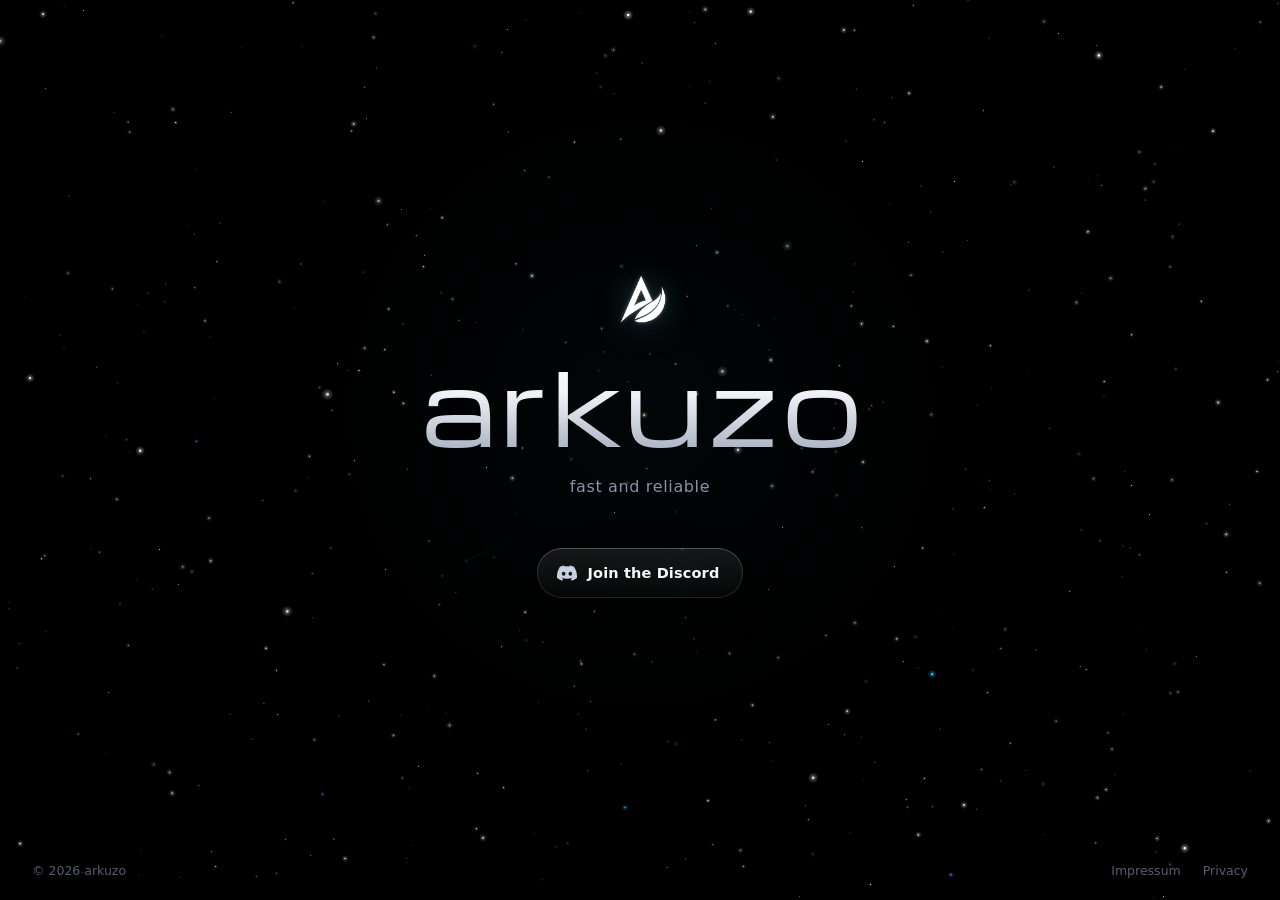
==== commit 81043dab: "Add files via upload" ====
--- a/index.html
+++ b/index.html
@@ -1,1460 +1,54 @@
 <!doctype html>
-<html lang="en" class="no-js">
+<html lang="en">
 <head>
   <meta charset="utf-8">
-  <meta name="viewport" content="width=device-width,initial-scale=1">
-  <title>Arkuzo — Gaming, Community &amp; Technology</title>
-  <meta name="description" content="Arkuzo is a premium gaming community and technology collective where players squad up, creators share highlights, and developers build modern digital solutions.">
+  <meta name="viewport" content="width=device-width,initial-scale=1,viewport-fit=cover">
+  <title>arkuzo</title>
+  <meta name="description" content="arkuzo — fast and reliable. Join the community on Discord.">
   <link rel="canonical" href="https://arkuzo.lol/">
+  <meta name="theme-color" content="#000000">
+  <meta name="color-scheme" content="dark">
+
   <meta property="og:type" content="website">
   <meta property="og:url" content="https://arkuzo.lol/">
-  <meta property="og:title" content="Arkuzo — Gaming, Community &amp; Technology">
-  <meta property="og:description" content="Your next squad starts here. Join Arkuzo for games, conversation, creativity, and technology.">
-  <meta property="og:image" content="https://arkuzo.lol/assets/banner.svg?v=5">
-  <meta name="twitter:card" content="summary_large_image">
-  <meta name="twitter:title" content="Arkuzo — Gaming, Community &amp; Technology">
-  <meta name="twitter:description" content="Your next squad starts here. Join Arkuzo for games, conversation, creativity, and technology.">
-  <meta name="twitter:image" content="https://arkuzo.lol/assets/banner.svg?v=5">
-  <meta name="theme-color" content="#05070d">
-  <link rel="icon" href="assets/logo.svg?v=5" type="image/svg+xml">
-  <link rel="stylesheet" href="styles.css?v=5">
-  <script>document.documentElement.classList.replace('no-js','js')</script>
+  <meta property="og:title" content="arkuzo">
+  <meta property="og:description" content="Fast and reliable. Join the community on Discord.">
+  <meta property="og:image" content="https://arkuzo.lol/assets/icon-512.png">
+  <meta name="twitter:card" content="summary">
+  <meta name="twitter:title" content="arkuzo">
+  <meta name="twitter:description" content="Fast and reliable. Join the community on Discord.">
+  <meta name="twitter:image" content="https://arkuzo.lol/assets/icon-512.png">
+
+  <link rel="icon" href="assets/icon-512.png" type="image/png">
+  <link rel="apple-touch-icon" href="assets/icon-512.png">
+
+  <link rel="preconnect" href="https://fonts.googleapis.com">
+  <link rel="preconnect" href="https://fonts.gstatic.com" crossorigin>
+  <link rel="stylesheet" href="https://fonts.googleapis.com/css2?family=Michroma&display=swap">
+  <link rel="stylesheet" href="styles.css?v=1">
 </head>
-<body>
-  <a class="skip" href="#main">Skip to content</a>
+<body class="home">
+  <canvas class="sky" aria-hidden="true"></canvas>
 
-  <!-- Reading Progress Bar -->
-  <div class="nav-progress" id="nav-progress" aria-hidden="true"></div>
+  <main class="hero">
+    <img class="mark" src="assets/mark.png" width="152" height="159" alt="">
+    <h1 class="wordmark">arkuzo</h1>
+    <p class="tagline">fast and reliable</p>
 
-  <!-- Cinematic Intro Sequence -->
-  <div class="intro" data-intro aria-hidden="true">
-    <div class="intro-mark">
-      <img src="assets/logo.svg?v=5" alt="">
-      <i></i><i></i><span></span>
-    </div>
-    <p>ENTER ARKUZO</p>
-  </div>
-
-  <!-- Ambient Pointer Aura -->
-  <div class="pointer-aura" aria-hidden="true"></div>
-
-  <!-- Global Toast / Clipboard Feedback -->
-  <div class="copy-toast" id="copy-toast" role="status" aria-live="polite" aria-atomic="true"></div>
-
-  <dialog class="launcher-dialog" id="arkuzo-launcher" aria-label="Arkuzo Launcher" aria-modal="true">
-    <div class="launcher-backdrop" data-launcher-close aria-hidden="true"></div>
-    <div class="launcher-window">
-      <div class="launcher-header">
-        <div class="launcher-search-box">
-          <svg class="launcher-icon" viewBox="0 0 20 20" fill="none" stroke="currentColor" stroke-width="1.8" aria-hidden="true">
-            <circle cx="9" cy="9" r="6"/>
-            <path d="m13.5 13.5 4 4"/>
-          </svg>
-          <input type="search" id="launcher-search" class="launcher-input" placeholder="Search sections, actions, or Discord..." autocomplete="off" spellcheck="false" role="combobox" aria-autocomplete="list" aria-expanded="true" aria-controls="launcher-results" aria-label="Search sections, actions, or Discord" aria-activedescendant="launcher-item-0">
-          <button type="button" class="launcher-esc" data-launcher-close aria-label="Close launcher">ESC</button>
-        </div>
-      </div>
-      <div class="launcher-results" id="launcher-results" role="listbox" aria-label="Command suggestions">
-        <a class="launcher-item active" id="launcher-item-0" role="option" aria-selected="true" tabindex="-1" href="https://discord.gg/arkuzo" target="_blank" rel="noopener noreferrer" data-launcher-action data-keywords="discord join voice chat server lounge community gaming">
-          <span class="launcher-item-icon" aria-hidden="true">
-            <svg viewBox="0 0 24 24" fill="currentColor">
-              <path d="M20.3 4.4A19.7 19.7 0 0 0 15.3 2.9a.1.1 0 0 0-.1.1 13.7 13.7 0 0 0-.6 1.3 18.2 18.2 0 0 0-5.2 0 13.7 13.7 0 0 0-.6-1.3.1.1 0 0 0-.1-.1 19.7 19.7 0 0 0-5 1.5.1.1 0 0 0-.1 0C.6 9 0 13.5.3 17.9a.1.1 0 0 0 .1.1 19.8 19.8 0 0 0 6 3 .1.1 0 0 0 .1 0 14.1 14.1 0 0 0 1.2-2 .1.1 0 0 0-.1-.1 13 13 0 0 1-1.9-.9.1.1 0 0 1 0-.2c.1-.1.3-.2.4-.3a14.2 14.2 0 0 0 12 0c.1.1.3.2.4.3a.1.1 0 0 1 0 .2 13 13 0 0 1-1.9.9.1.1 0 0 0-.1.1c.3.7.8 1.4 1.2 2a.1.1 0 0 0 .1 0 19.8 19.8 0 0 0 6-3 .1.1 0 0 0 .1-.1c.4-5.1-.7-9.5-3.4-13.4ZM8.5 15.3c-1.2 0-2.2-1.1-2.2-2.4s1-2.4 2.2-2.4 2.2 1.1 2.2 2.4c0 1.3-1 2.4-2.2 2.4Zm7 0c-1.2 0-2.2-1.1-2.2-2.4s1-2.4 2.2-2.4 2.2 1.1 2.2 2.4c0 1.3-1 2.4-2.2 2.4Z"/>
-            </svg>
-          </span>
-          <span class="launcher-item-body">
-            <span class="launcher-item-title">Join Discord</span>
-            <span class="launcher-item-desc">Drop into voice rooms, squad lobbies, and active lounges</span>
-          </span>
-          <span class="launcher-item-badge">External ↗</span>
-        </a>
-        <a class="launcher-item" id="launcher-item-1" role="option" aria-selected="false" tabindex="-1" href="#gaming" data-launcher-action data-keywords="explore gaming casual competitive cooperative events lobbies">
-          <span class="launcher-item-icon" aria-hidden="true">
-            <svg viewBox="0 0 24 24" fill="none" stroke="currentColor" stroke-width="2">
-              <rect x="2" y="6" width="20" height="12" rx="4"/>
-              <path d="M6 12h4M8 10v4M15 11h.01M18 13h.01"/>
-            </svg>
-          </span>
-          <span class="launcher-item-body">
-            <span class="launcher-item-title">Explore Gaming</span>
-            <span class="launcher-item-desc">Casual, competitive, cooperative modes and community game nights</span>
-          </span>
-          <span class="launcher-item-badge">#gaming</span>
-        </a>
-        <a class="launcher-item" id="launcher-item-2" role="option" aria-selected="false" tabindex="-1" href="#path" data-launcher-action data-keywords="find your path role player squad builder creator developer choose">
-          <span class="launcher-item-icon" aria-hidden="true">
-            <svg viewBox="0 0 24 24" fill="none" stroke="currentColor" stroke-width="2">
-              <circle cx="12" cy="12" r="10"/>
-              <polygon points="16.24 7.76 14.12 14.12 7.76 16.24 9.88 9.88 16.24 7.76"/>
-            </svg>
-          </span>
-          <span class="launcher-item-body">
-            <span class="launcher-item-title">Find Your Path</span>
-            <span class="launcher-item-desc">Choose between Player, Squad Builder, Creator, and Developer roles</span>
-          </span>
-          <span class="launcher-item-badge">#path</span>
-        </a>
-        <a class="launcher-item" id="launcher-item-3" role="option" aria-selected="false" tabindex="-1" href="#community" data-launcher-action data-keywords="view community atmosphere members culture vibe meet voice">
-          <span class="launcher-item-icon" aria-hidden="true">
-            <svg viewBox="0 0 24 24" fill="none" stroke="currentColor" stroke-width="2">
-              <path d="M17 21v-2a4 4 0 0 0-4-4H5a4 4 0 0 0-4 4v2"/>
-              <circle cx="9" cy="7" r="4"/>
-              <path d="M23 21v-2a4 4 0 0 0-3-3.87M16 3.13a4 4 0 0 1 0 7.75"/>
-            </svg>
-          </span>
-          <span class="launcher-item-body">
-            <span class="launcher-item-title">View Community</span>
-            <span class="launcher-item-desc">Discover our culture, night lounges, clip tracks, and projects</span>
-          </span>
-          <span class="launcher-item-badge">#community</span>
-        </a>
-        <a class="launcher-item" id="launcher-item-4" role="option" aria-selected="false" tabindex="-1" href="#technology" data-launcher-action data-keywords="explore coding solutions technology bots development tools stack">
-          <span class="launcher-item-icon" aria-hidden="true">
-            <svg viewBox="0 0 24 24" fill="none" stroke="currentColor" stroke-width="2">
-              <polyline points="16 18 22 12 16 6"/>
-              <polyline points="8 6 2 12 8 18"/>
-            </svg>
-          </span>
-          <span class="launcher-item-body">
-            <span class="launcher-item-title">Explore Coding Solutions</span>
-            <span class="launcher-item-desc">Interactive terminal, bot frameworks, and open technical architecture</span>
-          </span>
-          <span class="launcher-item-badge">#technology</span>
-        </a>
-        <a class="launcher-item" id="launcher-item-5" role="option" aria-selected="false" tabindex="-1" href="#brief-builder" data-launcher-action data-keywords="build project brief quote request custom tool hire bot estimate">
-          <span class="launcher-item-icon" aria-hidden="true">
-            <svg viewBox="0 0 24 24" fill="none" stroke="currentColor" stroke-width="2">
-              <path d="M14 2H6a2 2 0 0 0-2 2v16a2 2 0 0 0 2 2h12a2 2 0 0 0 2-2V8z"/>
-              <polyline points="14 2 14 8 20 8"/>
-              <line x1="16" y1="13" x2="8" y2="13"/>
-              <line x1="16" y1="17" x2="8" y2="17"/>
-              <polyline points="10 9 9 9 8 9"/>
-            </svg>
-          </span>
-          <span class="launcher-item-body">
-            <span class="launcher-item-title">Build a Project Brief</span>
-            <span class="launcher-item-desc">Configure scope, select technology, and generate a client project brief</span>
-          </span>
-          <span class="launcher-item-badge">#brief-builder</span>
-        </a>
-        <a class="launcher-item" id="launcher-item-6" role="option" aria-selected="false" tabindex="-1" href="#faq" data-launcher-action data-keywords="open faq questions help answer rules join cost free safe">
-          <span class="launcher-item-icon" aria-hidden="true">
-            <svg viewBox="0 0 24 24" fill="none" stroke="currentColor" stroke-width="2">
-              <circle cx="12" cy="12" r="10"/>
-              <path d="M9.09 9a3 3 0 0 1 5.83 1c0 2-3 3-3 3"/>
-              <line x1="12" y1="17" x2="12.01" y2="17"/>
-            </svg>
-          </span>
-          <span class="launcher-item-body">
-            <span class="launcher-item-title">Open FAQ</span>
-            <span class="launcher-item-desc">Frequently asked questions regarding membership, safety, and activities</span>
-          </span>
-          <span class="launcher-item-badge">#faq</span>
-        </a>
-        <a class="launcher-item" id="launcher-item-7" role="option" aria-selected="false" tabindex="-1" href="#home" data-launcher-action data-keywords="return to top home scroll start hero gateway main">
-          <span class="launcher-item-icon" aria-hidden="true">
-            <svg viewBox="0 0 24 24" fill="none" stroke="currentColor" stroke-width="2">
-              <circle cx="12" cy="12" r="10"/>
-              <polyline points="16 12 12 8 8 12"/>
-              <line x1="12" y1="16" x2="12" y2="8"/>
-            </svg>
-          </span>
-          <span class="launcher-item-body">
-            <span class="launcher-item-title">Return to Top</span>
-            <span class="launcher-item-desc">Scroll back to the top hero gateway and live network graph</span>
-          </span>
-          <span class="launcher-item-badge">#home</span>
-        </a>
-        <div class="launcher-empty" id="launcher-empty" role="status" hidden>
-          <svg viewBox="0 0 24 24" fill="none" stroke="currentColor" stroke-width="1.8" aria-hidden="true">
-            <circle cx="11" cy="11" r="8"/>
-            <line x1="21" y1="21" x2="16.65" y2="16.65"/>
-            <line x1="8" y1="11" x2="14" y2="11"/>
-          </svg>
-          <span>No matching commands found.</span>
-        </div>
-      </div>
-      <div class="launcher-footer">
-        <div class="launcher-hints">
-          <span><kbd>↑</kbd><kbd>↓</kbd> Navigate</span>
-          <span><kbd>↵</kbd> Select</span>
-          <span><kbd>ESC</kbd> Close</span>
-        </div>
-        <div class="launcher-tag">Arkuzo Gateway v2.5</div>
-      </div>
-    </div>
-  </dialog>
-
-  <!-- Sticky Header -->
-  <header class="header" data-header>
-    <nav class="nav wrap" aria-label="Primary navigation">
-      <a class="brand" href="#home" aria-label="Arkuzo home">
-        <img src="assets/banner.svg?v=5" alt="Arkuzo">
-      </a>
-      
-      <div class="nav-center-group">
-        <div class="nav-state" aria-hidden="true">
-          <i></i><span>COMMUNITY NETWORK</span>
-        </div>
-        <button class="launcher-trigger" type="button" aria-haspopup="dialog" aria-controls="arkuzo-launcher" aria-label="Open Arkuzo Launcher (Press Ctrl+K)">
-          <svg viewBox="0 0 20 20" fill="none" stroke="currentColor" stroke-width="1.8" aria-hidden="true">
-            <circle cx="8.5" cy="8.5" r="5.5"/>
-            <path d="m12.5 12.5 4 4"/>
-          </svg>
-          <span class="launcher-text">Launcher</span>
-          <kbd class="launcher-kbd" aria-hidden="true">Ctrl K</kbd>
-        </button>
-        <noscript>
-          <a class="launcher-trigger" href="#nav-menu" aria-label="Jump to site navigation">
-            <svg viewBox="0 0 20 20" fill="none" stroke="currentColor" stroke-width="1.8" aria-hidden="true">
-              <circle cx="8.5" cy="8.5" r="5.5"/>
-              <path d="m12.5 12.5 4 4"/>
-            </svg>
-            <span class="launcher-text">Quick Menu</span>
-          </a>
-        </noscript>
-      </div>
-
-      <button class="menu-button" type="button" aria-expanded="false" aria-controls="nav-menu" aria-label="Open navigation">
-        <span></span><span></span>
-      </button>
-
-      <div class="nav-menu" id="nav-menu">
-        <a href="#home">Home</a>
-        <a href="#community">Community</a>
-        <a href="#path">Choose Path</a>
-        <a href="#story">Story</a>
-        <a href="#gaming">Gaming</a>
-        <a href="#technology">Coding</a>
-        <a href="#brief-builder">Brief Builder</a>
-        <a href="#faq">FAQ</a>
-        <a class="button compact" href="https://discord.gg/arkuzo" target="_blank" rel="noopener noreferrer">Join Discord <span>↗</span></a>
-      </div>
-    </nav>
-  </header>
-
-  <main id="main">
-    <!-- HERO SECTION: Interactive Gateway -->
-    <section class="hero" id="home" data-section aria-label="Arkuzo Welcome">
-      <canvas class="hero-canvas" data-network aria-hidden="true"></canvas>
-      <div class="hero-spotlight" aria-hidden="true"></div>
-      
-      <div class="wrap hero-layout">
-        <div class="hero-copy">
-          <div class="overline hero-step" data-hero-order="1">
-            <i></i><span>PLAY · CONNECT · CREATE</span>
-          </div>
-
-          <h1 class="hero-title hero-step" data-hero-order="2">
-            <span class="line-wrap"><span class="line">Your next squad</span></span>
-            <span class="line-wrap"><span class="line"><em>starts here.</em></span></span>
-          </h1>
-
-          <p class="hero-lead hero-step" data-hero-order="3">
-            Arkuzo brings players, creators, technology enthusiasts, and builders into one connected community—ready for the next round, conversation, or collaborative idea.
-          </p>
-
-          <div class="hero-actions hero-step" data-hero-order="4">
-            <a class="button primary large magnetic" href="https://discord.gg/arkuzo" target="_blank" rel="noopener noreferrer">
-              <svg viewBox="0 0 24 24" aria-hidden="true">
-                <path d="M19.5 5.3A17 17 0 0 0 15.4 4l-.5 1.1a15 15 0 0 0-5.8 0L8.6 4a17 17 0 0 0-4.1 1.3C1.9 9.2 1.2 13 1.6 16.8a17 17 0 0 0 5 2.5l1.2-1.6-1.8-.9.4-.3a13 13 0 0 0 11.2 0l.5.3-1.9.9 1.2 1.6a17 17 0 0 0 5-2.5c.5-4.4-.8-8.2-2.9-11.5ZM8.7 14.6c-1.2 0-2.1-1.1-2.1-2.4s.9-2.4 2.1-2.4 2.1 1.1 2.1 2.4-.9 2.4-2.1 2.4Zm6.6 0c-1.2 0-2.1-1.1-2.1-2.4s.9-2.4 2.1-2.4 2.1 1.1 2.1 2.4-.9 2.4-2.1 2.4Z"/>
-              </svg>
-              Join the Community
-            </a>
-            <a class="arrow-link" href="#community">Explore Arkuzo <span>↓</span></a>
-          </div>
-
-          <div class="discord-presence hero-step" data-hero-order="5">
-            <i></i><span>Official Discord Gateway</span><b>Open to players &amp; builders</b>
-          </div>
-        </div>
-
-        <!-- Interactive Arkuzo Network Centerpiece -->
-        <div class="network-stage hero-step" data-hero-order="6" data-parallax aria-label="Interactive Arkuzo Network diagram">
-          <div class="network-ring ring-a" aria-hidden="true"></div>
-          <div class="network-ring ring-b" aria-hidden="true"></div>
-          <div class="network-ring ring-c" aria-hidden="true"></div>
-          
-          <!-- Reactive SVG Connection Paths -->
-          <svg class="network-lines" viewBox="0 0 700 700" aria-hidden="true">
-            <defs>
-              <linearGradient id="netGrad" x1="0%" y1="0%" x2="100%" y2="100%">
-                <stop offset="0%" stop-color="#0757e8" stop-opacity="0.6"/>
-                <stop offset="100%" stop-color="#4fe7ff" stop-opacity="0.9"/>
-              </linearGradient>
-            </defs>
-            <!-- Background structural grid lines -->
-            <path class="net-grid" d="M350 350 L140 180 M350 350 L560 150 M350 350 L610 390 M350 350 L500 590 M350 350 L200 580 M350 350 L90 380"/>
-            <polygon class="net-perimeter" points="140,180 560,150 610,390 500,590 200,580 90,380"/>
-            <!-- Dynamic highlighted paths updated via JS/CSS -->
-            <path class="net-active-line" id="net-active-line" d="M350 350 L140 180"/>
-            <!-- Animated photon pulses along network -->
-            <circle class="net-photon p1" r="3" cx="350" cy="350"/>
-            <circle class="net-photon p2" r="3" cx="350" cy="350"/>
-            <circle class="net-photon p3" r="3" cx="350" cy="350"/>
-          </svg>
-
-          <!-- Central Illuminated AZ Core -->
-          <div class="network-core" id="network-core">
-            <div class="core-glow" aria-hidden="true"></div>
-            <img src="assets/logo.svg?v=5" alt="Arkuzo AZ Emblem">
-            <b>ARKUZO</b>
-            <span class="core-status">CORE ACTIVE</span>
-          </div>
-
-          <!-- 6 Orbiting Interactive Community Nodes -->
-          <!-- 1. Gaming Node -->
-          <a class="network-node node-gaming" href="#gaming" data-node="gaming" data-target="#gaming" aria-label="Gaming node: Casual and competitive lobbies. Click to scroll to gaming.">
-            <div class="node-badge"><i></i><span>GAMING</span></div>
-            <b class="node-title">Lobbies &amp; Sessions</b>
-            <span class="node-tooltip">Explore game modes <span>↓</span></span>
-          </a>
-
-          <!-- 2. Squads Node -->
-          <a class="network-node node-squads" href="#community" data-node="squads" data-target="#community" aria-label="Squads node: Find teammates and co-op rosters. Click to scroll to community.">
-            <div class="node-badge"><i></i><span>SQUADS</span></div>
-            <b class="node-title">Team Finder</b>
-            <span class="node-tooltip">Connect with squads <span>↓</span></span>
-          </a>
-
-          <!-- 3. Voice Node -->
-          <a class="network-node node-voice" href="#community" data-node="voice" data-target="#community" aria-label="Voice node: Drop-in conversation lounges. Click to scroll to community.">
-            <div class="node-badge"><i></i><span>VOICE</span></div>
-            <b class="node-title">Live Lounge</b>
-            <em class="wave" aria-hidden="true"><u></u><u></u><u></u><u></u></em>
-            <span class="node-tooltip">Active voice rooms <span>↓</span></span>
-          </a>
-
-          <!-- 4. Creators Node -->
-          <a class="network-node node-creators" href="#path" data-node="creators" data-target="#path" aria-label="Creators node: Clips, streaming and art. Click to view paths.">
-            <div class="node-badge"><i></i><span>CREATORS</span></div>
-            <b class="node-title">Clips &amp; Media</b>
-            <span class="node-tooltip">Showcase moments <span>↓</span></span>
-          </a>
-
-          <!-- 5. Tech Node -->
-          <a class="network-node node-tech" href="#technology" data-node="tech" data-target="#technology" aria-label="Tech node: Code, bots, and digital tools. Click to scroll to coding.">
-            <div class="node-badge"><i></i><span>TECH</span></div>
-            <b class="node-title">Digital Solutions</b>
-            <span class="node-tooltip">Explore tech stack <span>↓</span></span>
-          </a>
-
-          <!-- 6. Projects Node -->
-          <a class="network-node node-projects" href="#brief-builder" data-node="projects" data-target="#brief-builder" aria-label="Projects node: Collaborative builds. Click to open brief builder.">
-            <div class="node-badge"><i></i><span>PROJECTS</span></div>
-            <b class="node-title">Brief Builder</b>
-            <span class="node-tooltip">Generate project brief <span>↓</span></span>
-          </a>
-
-          <!-- Dynamic Active Info Bar for Nodes -->
-          <div class="network-status-bar" id="network-status-bar" aria-live="polite">
-            <span class="status-indicator"></span>
-            <span class="status-text">Select any node to navigate or explore</span>
-          </div>
-        </div>
-      </div>
-
-      <div class="hero-foot wrap">
-        <span>01 — COMMUNITY FIRST</span>
-        <div class="foot-signal" aria-hidden="true"><i></i><i></i><i></i></div>
-        <a href="#community">SCROLL TO ENTER <b>↓</b></a>
-      </div>
-    </section>
-
-    <!-- Transition Line: Hero -> Community -->
-    <div class="section-bridge" aria-hidden="true">
-      <div class="bridge-line"></div>
-      <div class="bridge-beacon"></div>
-    </div>
-
-    <section class="atmosphere section" id="community" data-section aria-labelledby="comm-title">
-      <div class="wrap">
-        <header class="section-intro reveal">
-          <div>
-            <span class="kicker">Inside Arkuzo</span>
-            <h2 id="comm-title">An illustrative<br><em>gathering space.</em></h2>
-          </div>
-          <p>
-            An honest structural view of how Arkuzo connects players, squads, voice lounges, and creative builders. Explore the interactive topology below—each node and channel represents an architectural space rather than simulated activity.
-          </p>
-        </header>
-
-        <div class="sr-only" id="community-live-region" aria-live="polite"></div>
-
-        <div class="community-mosaic">
-          <article class="mosaic-main reveal" data-delay="0">
-            <div class="panel-head">
-              <span><img src="assets/logo.svg?v=5" alt="">ARKUZO TOPOLOGY</span>
-              <span class="illustrative-pill" title="Structural topology diagram"><i class="pulse-dot"></i>ILLUSTRATIVE SPACE</span>
-            </div>
-
-            <div class="space-map" id="community-space-map" data-active-node="voice" aria-label="Interactive community gathering topology">
-              <svg viewBox="0 0 700 420" class="space-routes-svg" aria-hidden="true">
-                <defs>
-                  <linearGradient id="route-cyan" x1="0%" y1="0%" x2="100%" y2="100%">
-                    <stop offset="0%" stop-color="#4fe7ff" stop-opacity="0.8"/>
-                    <stop offset="100%" stop-color="#0757e8" stop-opacity="0.2"/>
-                  </linearGradient>
-                </defs>
-                <path class="route-line r-voice" d="M120 120 C 220 140, 260 210, 350 210"/>
-                <path class="route-line r-squad" d="M570 120 C 470 140, 440 210, 350 210"/>
-                <path class="route-line r-creator" d="M170 320 C 240 310, 270 240, 350 210"/>
-                <path class="route-line r-builder" d="M530 320 C 460 310, 430 240, 350 210"/>
-                <path class="route-line r-ring" d="M120 120 C 350 40, 570 120, 530 320 S 170 320, 120 120"/>
-
-                <circle class="ambient-particle ap1" cx="210" cy="155" r="3"/>
-                <circle class="ambient-particle ap2" cx="490" cy="155" r="3"/>
-                <circle class="ambient-particle ap3" cx="240" cy="275" r="3"/>
-                <circle class="ambient-particle ap4" cx="460" cy="275" r="3"/>
-              </svg>
-
-              <div class="space-core" aria-label="Arkuzo Gateway Hub">
-                <img src="assets/logo.svg?v=5" alt="">
-              </div>
-
-              <button type="button" class="space-node-btn node-voice active" data-space-node="voice" aria-pressed="true" aria-label="Voice Lounge Node: Drop-in audio lounges and conversations">
-                <span class="node-indicator"></span>
-                <span class="node-caption">VOICE HUB</span>
-              </button>
-
-              <button type="button" class="space-node-btn node-squad" data-space-node="squad" aria-pressed="false" aria-label="Squad Roster Node: Team coordination and role matching">
-                <span class="node-indicator"></span>
-                <span class="node-caption">SQUADS</span>
-              </button>
-
-              <button type="button" class="space-node-btn node-creator" data-space-node="creator" aria-pressed="false" aria-label="Creator Signal Node: Community clips, streams, and highlights">
-                <span class="node-indicator"></span>
-                <span class="node-caption">CREATORS</span>
-              </button>
-
-              <button type="button" class="space-node-btn node-builder" data-space-node="builder" aria-pressed="false" aria-label="Tech Lab Node: Discord bots, software architecture, and tools">
-                <span class="node-indicator"></span>
-                <span class="node-caption">TECH LAB</span>
-              </button>
-            </div>
-
-            <div class="room-focus" id="room-focus-panel" role="region" aria-label="Selected space details">
-              <div class="room-meta">
-                <span class="meta-badge" id="focus-meta-badge">ILLUSTRATIVE NODE ARCHITECTURE</span>
-                <span class="channel-tag" id="focus-channel-tag">#voice-lounge</span>
-              </div>
-              <h3 id="focus-heading">Voice Lounge</h3>
-              <p id="focus-description">Drop-in audio spaces with low pressure. Hop in to talk game balance, coordinate upcoming sessions, or listen while hanging out between matches.</p>
-
-              <div class="voice-indicators-wrap">
-                <div class="voice-channel-selector" role="group" aria-label="Voice indicator mode">
-                  <button type="button" class="v-channel-btn active" data-voice-mode="lounge" aria-pressed="true">Open Lounge</button>
-                  <button type="button" class="v-channel-btn" data-voice-mode="comms" aria-pressed="false">Tactical Comms</button>
-                  <button type="button" class="v-channel-btn" data-voice-mode="quiet" aria-pressed="false">Late Hangout</button>
-                </div>
-
-                <div class="voice-spectrum" aria-hidden="true">
-                  <div class="voice-bars" id="community-voice-bars" data-mode="lounge">
-                    <i></i><i></i><i></i><i></i><i></i><i></i><i></i><i></i><i></i><i></i><i></i><i></i>
-                  </div>
-                  <span class="voice-label" id="community-voice-label">ILLUSTRATIVE FREQUENCY SPECTRUM (LOUNGE)</span>
-                </div>
-              </div>
-            </div>
-          </article>
-
-          <article class="mosaic-card squads reveal tilt" data-delay="1">
-            <div class="card-top-bar">
-              <span class="panel-index">01</span>
-              <span class="illustrative-pill"><i class="pulse-dot"></i>ROSTER MODEL</span>
-            </div>
-            <div class="card-icon-wrap" aria-hidden="true">
-              <svg viewBox="0 0 24 24"><path d="M16 21v-2a4 4 0 0 0-4-4H6a4 4 0 0 0-4 4v2m7-10a4 4 0 1 0 0-8m13 18v-2a4 4 0 0 0-3-3.9m-2-12a4 4 0 0 1 0 7.8"/></svg>
-            </div>
-            <h3>Squad Roster Card</h3>
-            <p>Illustrative team composition model showing balanced role distribution and communication readiness.</p>
-
-            <div class="squad-roles-grid" role="group" aria-label="Squad role configuration">
-              <button type="button" class="squad-slot-btn active" data-role="vanguard" aria-pressed="true" aria-label="Slot 1: Vanguard (Frontline lead)">
-                <span class="slot-role-tag">ROLE 01</span>
-                <span class="slot-role-name">Vanguard</span>
-                <span class="slot-status-pill">Frontline</span>
-              </button>
-              <button type="button" class="squad-slot-btn" data-role="recon" aria-pressed="false" aria-label="Slot 2: Recon (Information and flanks)">
-                <span class="slot-role-tag">ROLE 02</span>
-                <span class="slot-role-name">Recon</span>
-                <span class="slot-status-pill">Flanks</span>
-              </button>
-              <button type="button" class="squad-slot-btn" data-role="support" aria-pressed="false" aria-label="Slot 3: Support (Utility and team rhythm)">
-                <span class="slot-role-tag">ROLE 03</span>
-                <span class="slot-role-name">Support</span>
-                <span class="slot-status-pill">Utility</span>
-              </button>
-              <button type="button" class="squad-slot-btn" data-role="tactician" aria-pressed="false" aria-label="Slot 4: Tactician (Calls and strategy)">
-                <span class="slot-role-tag">ROLE 04</span>
-                <span class="slot-role-name">Tactician</span>
-                <span class="slot-status-pill">Comms</span>
-              </button>
-            </div>
-            <div class="squad-slot-readout" id="squad-slot-readout">
-              <span class="slot-readout-label">INSPECTED ROLE:</span> <b id="squad-readout-role">Vanguard</b> — Primary engagement, initiating pushes and creating space for team follow-up.
-            </div>
-          </article>
-
-          <article class="mosaic-card night reveal tilt" data-delay="2">
-            <div class="card-top-bar">
-              <span class="panel-index">02</span>
-              <span class="illustrative-pill"><i class="pulse-dot"></i>ROTATION MODEL</span>
-            </div>
-            <div class="night-orbit" aria-hidden="true">
-              <i></i><i></i><span></span>
-            </div>
-            <h3>Community Sessions</h3>
-            <p>Illustrative scheduling framework balancing relaxed party games with high-stakes bracket runs.</p>
-            <div class="session-pills-list" role="group" aria-label="Session categories">
-              <button type="button" class="session-pill-btn active" data-session="casual" aria-pressed="true">Casual Party</button>
-              <button type="button" class="session-pill-btn" data-session="bracket" aria-pressed="false">Bracket Runs</button>
-              <button type="button" class="session-pill-btn" data-session="coop" aria-pressed="false">Co-op Raids</button>
-            </div>
-            <div class="session-readout" id="session-readout">
-              <b>Casual Party:</b> Low-pressure drop-in game nights open to every member regardless of ranking.
-            </div>
-          </article>
-
-          <article class="mosaic-wide reveal" data-delay="3">
-            <div class="wide-head">
-              <div class="wide-icon" aria-hidden="true">
-                <svg viewBox="0 0 24 24" fill="none" stroke="currentColor" stroke-width="2"><polygon points="23 7 16 12 23 17 23 7"/><rect x="1" y="5" width="15" height="14" rx="2" ry="2"/></svg>
-              </div>
-              <div>
-                <span class="illustrative-tag">CREATOR SIGNALS</span>
-                <h3>Clips &amp; Creative Signals</h3>
-              </div>
-            </div>
-            <div class="creator-signals-track" role="group" aria-label="Creator signal relays">
-              <button type="button" class="creator-signal-btn active" data-signal="clutch" aria-pressed="true">
-                <i class="signal-dot"></i>
-                <span class="signal-title">CLUTCH REEL</span>
-                <span class="signal-desc">Match-winning plays</span>
-              </button>
-              <button type="button" class="creator-signal-btn" data-signal="montage" aria-pressed="false">
-                <i class="signal-dot"></i>
-                <span class="signal-title">COMMUNITY EDIT</span>
-                <span class="signal-desc">Curated highlights</span>
-              </button>
-              <button type="button" class="creator-signal-btn" data-signal="broadcast" aria-pressed="false">
-                <i class="signal-dot"></i>
-                <span class="signal-title">STREAM SIGNAL</span>
-                <span class="signal-desc">Live community showcases</span>
-              </button>
-            </div>
-            <a class="arrow-link" href="https://discord.gg/arkuzo" target="_blank" rel="noopener noreferrer">Creator Hub on Discord <span>↗</span></a>
-          </article>
-
-          <article class="mosaic-stack reveal" data-delay="4">
-            <div class="stack-tile" tabindex="0" role="button" aria-pressed="false" aria-label="Tech Lab panel. Software, bots, and architectures.">
-              <div class="tile-tag">TECH LAB</div>
-              <b>Discord bots, cloud automation, and high-performance web tooling.</b>
-              <span class="tile-link">Explore solutions <span>→</span></span>
-            </div>
-            <div class="stack-tile" tabindex="0" role="button" aria-pressed="false" aria-label="Community Projects panel. Collaborative builds and tools.">
-              <div class="tile-tag">COMMUNITY PROJECTS</div>
-              <b>Turn creative gaming concepts into functional open tools and bots.</b>
-              <span class="tile-link">Collaborate with us <span>→</span></span>
-            </div>
-          </article>
-        </div>
-      </div>
-    </section>
-
-    <!-- Transition Line: Community -> Path -->
-    <div class="section-bridge" aria-hidden="true">
-      <div class="bridge-line"></div>
-      <div class="bridge-beacon alt"></div>
-    </div>
-
-    <!-- NEW SECTION: CHOOSE YOUR PATH (Requirement 2) -->
-    <section class="path-section section" id="path" data-section aria-labelledby="path-title">
-      <div class="wrap">
-        <header class="section-intro reveal">
-          <div>
-            <span class="kicker">Choose Your Role</span>
-            <h2 id="path-title">Find your place<br><em>in Arkuzo.</em></h2>
-          </div>
-          <p>
-            Arkuzo is built for different play styles and skillsets. Choose how you want to participate, and discover the exact channels, activities, and teammates waiting for you.
-          </p>
-        </header>
-
-        <div class="path-controls reveal" role="tablist" aria-label="Choose your Arkuzo path">
-          <button class="path-tab active" id="tab-player" role="tab" aria-selected="true" aria-controls="panel-player" tabindex="0" data-path="player">
-            <span class="tab-index">01</span>
-            <span class="tab-label">Player</span>
-          </button>
-          <button class="path-tab" id="tab-squad" role="tab" aria-selected="false" aria-controls="panel-squad" tabindex="-1" data-path="squad">
-            <span class="tab-index">02</span>
-            <span class="tab-label">Squad Builder</span>
-          </button>
-          <button class="path-tab" id="tab-creator" role="tab" aria-selected="false" aria-controls="panel-creator" tabindex="-1" data-path="creator">
-            <span class="tab-index">03</span>
-            <span class="tab-label">Creator</span>
-          </button>
-          <button class="path-tab" id="tab-developer" role="tab" aria-selected="false" aria-controls="panel-developer" tabindex="-1" data-path="developer">
-            <span class="tab-index">04</span>
-            <span class="tab-label">Developer</span>
-          </button>
-        </div>
-
-        <div class="path-display reveal" id="path-display">
-          <div class="path-panel active" id="panel-player" role="tabpanel" aria-labelledby="tab-player" data-path="player" data-theme="player">
-            <div class="path-info">
-              <div class="path-role-tag">
-                <span class="role-badge">ROLE: PLAYER</span>
-                <span class="role-dest">Destination: #gaming-lounge</span>
-              </div>
-              <h3 class="path-heading">Drop in, discover sessions, and play at your own pace.</h3>
-              <p class="path-desc">
-                Whether you want quick casual sessions after work or focused weekend lobbies, find people who share your titles and match your energy without any pressure to perform.
-              </p>
-              <div class="path-activities">
-                <span class="activity-title">COMMUNITY FOCUS</span>
-                <ul class="activity-list">
-                  <li><i>✦</i><span>Drop-in voice rooms for popular multiplayer titles</span></li>
-                  <li><i>✦</i><span>Zero-toxicity lobbies with like-minded players</span></li>
-                  <li><i>✦</i><span>Flexible session matchmaking whenever you're online</span></li>
-                </ul>
-              </div>
-              <div class="path-cta-row">
-                <a class="button primary magnetic" href="https://discord.gg/arkuzo" target="_blank" rel="noopener noreferrer">
-                  Join as a Player <span>↗</span>
-                </a>
-                <span class="path-note">Saved locally for your session</span>
-              </div>
-            </div>
-            <div class="path-visual" aria-hidden="true">
-              <div class="visual-canvas-box">
-                <svg class="path-svg" viewBox="0 0 400 400">
-                  <circle class="p-ring r1" cx="200" cy="200" r="140"/>
-                  <circle class="p-ring r2" cx="200" cy="200" r="90"/>
-                  <line class="p-cross h" x1="40" y1="200" x2="360" y2="200"/>
-                  <line class="p-cross v" x1="200" y1="40" x2="200" y2="360"/>
-                  <circle class="p-node pn1" cx="130" cy="140" r="7"/>
-                  <circle class="p-node pn2" cx="270" cy="140" r="7"/>
-                  <circle class="p-node pn3" cx="200" cy="280" r="7"/>
-                  <polygon class="p-poly" points="130,140 270,140 200,280"/>
-                  <circle class="p-core" cx="200" cy="200" r="18"/>
-                </svg>
-                <div class="visual-emblem">
-                  <img src="assets/logo.svg?v=5" alt="">
-                </div>
-              </div>
-            </div>
-          </div>
-
-          <div class="path-panel" id="panel-squad" role="tabpanel" aria-labelledby="tab-squad" data-path="squad" data-theme="squad">
-            <div class="path-info">
-              <div class="path-role-tag">
-                <span class="role-badge">ROLE: SQUAD BUILDER</span>
-                <span class="role-dest">Destination: #squad-finder</span>
-              </div>
-              <h3 class="path-heading">Assemble consistent rosters and coordinate winning runs.</h3>
-              <p class="path-desc">
-                Form dedicated fireteams, rank-climbing squads, and weekly raid groups. Synchronize playtimes, roles, and game strategy with committed teammates who communicate.
-              </p>
-              <div class="path-activities">
-                <span class="activity-title">COMMUNITY FOCUS</span>
-                <ul class="activity-list">
-                  <li><i>✦</i><span>Role-based roster matchmaking and scheduling</span></li>
-                  <li><i>✦</i><span>Competitive callout-friendly voice channels</span></li>
-                  <li><i>✦</i><span>Strategy forums, loadout sharing, and stat tracking</span></li>
-                </ul>
-              </div>
-              <div class="path-cta-row">
-                <a class="button primary magnetic" href="https://discord.gg/arkuzo" target="_blank" rel="noopener noreferrer">
-                  Find Your Squad <span>↗</span>
-                </a>
-                <span class="path-note">Saved locally for your session</span>
-              </div>
-            </div>
-            <div class="path-visual" aria-hidden="true">
-              <div class="visual-canvas-box">
-                <svg class="path-svg" viewBox="0 0 400 400">
-                  <circle class="p-ring r1" cx="200" cy="200" r="140"/>
-                  <polygon class="p-poly" points="200,70 320,150 320,290 200,350 80,290 80,150"/>
-                  <line class="p-cross h" x1="80" y1="200" x2="320" y2="200"/>
-                  <line class="p-cross v" x1="200" y1="70" x2="200" y2="350"/>
-                  <circle class="p-node pn1" cx="200" cy="70" r="7"/>
-                  <circle class="p-node pn2" cx="320" cy="200" r="7"/>
-                  <circle class="p-node pn3" cx="200" cy="350" r="7"/>
-                  <circle class="p-node pn4" cx="80" cy="200" r="7"/>
-                  <circle class="p-core" cx="200" cy="200" r="22"/>
-                </svg>
-                <div class="visual-emblem">
-                  <img src="assets/logo.svg?v=5" alt="">
-                </div>
-              </div>
-            </div>
-          </div>
-
-          <div class="path-panel" id="panel-creator" role="tabpanel" aria-labelledby="tab-creator" data-path="creator" data-theme="creator">
-            <div class="path-info">
-              <div class="path-role-tag">
-                <span class="role-badge">ROLE: CREATOR</span>
-                <span class="role-dest">Destination: #creator-showcase</span>
-              </div>
-              <h3 class="path-heading">Share moments, stream highlights, and grow your audience.</h3>
-              <p class="path-desc">
-                Get your clips, gameplay edits, stream announcements, and digital artwork seen. Collaborate with fellow editors, creators, and community members looking for fresh talent.
-              </p>
-              <div class="path-activities">
-                <span class="activity-title">COMMUNITY FOCUS</span>
-                <ul class="activity-list">
-                  <li><i>✦</i><span>Stream shoutouts and clip promotion feeds</span></li>
-                  <li><i>✦</i><span>Asset sharing, thumbnail feedback, and editing collabs</span></li>
-                  <li><i>✦</i><span>Community spotlight opportunities across official channels</span></li>
-                </ul>
-              </div>
-              <div class="path-cta-row">
-                <a class="button primary magnetic" href="https://discord.gg/arkuzo" target="_blank" rel="noopener noreferrer">
-                  Join as a Creator <span>↗</span>
-                </a>
-                <span class="path-note">Saved locally for your session</span>
-              </div>
-            </div>
-            <div class="path-visual" aria-hidden="true">
-              <div class="visual-canvas-box">
-                <svg class="path-svg" viewBox="0 0 400 400">
-                  <circle class="p-ring r1" cx="200" cy="200" r="140"/>
-                  <circle class="p-ring r2" cx="200" cy="200" r="105"/>
-                  <circle class="p-ring r3" cx="200" cy="200" r="70"/>
-                  <polygon class="p-poly" points="200,95 290,255 110,255"/>
-                  <circle class="p-node pn1" cx="200" cy="95" r="7"/>
-                  <circle class="p-node pn2" cx="290" cy="255" r="7"/>
-                  <circle class="p-node pn3" cx="110" cy="255" r="7"/>
-                  <circle class="p-core" cx="200" cy="200" r="24"/>
-                </svg>
-                <div class="visual-emblem">
-                  <img src="assets/logo.svg?v=5" alt="">
-                </div>
-              </div>
-            </div>
-          </div>
-
-          <div class="path-panel" id="panel-developer" role="tabpanel" aria-labelledby="tab-developer" data-path="developer" data-theme="developer">
-            <div class="path-info">
-              <div class="path-role-tag">
-                <span class="role-badge">ROLE: DEVELOPER</span>
-                <span class="role-dest">Destination: #dev-lab</span>
-              </div>
-              <h3 class="path-heading">Engineer bots, craft tools, and architect interactive systems.</h3>
-              <p class="path-desc">
-                Collaborate on custom Discord infrastructure, automation bots, game mods, and web integrations. Push code, review technical architectures, and build tools the whole community uses.
-              </p>
-              <div class="path-activities">
-                <span class="activity-title">COMMUNITY FOCUS</span>
-                <ul class="activity-list">
-                  <li><i>✦</i><span>Open-source bot templates and API integrations</span></li>
-                  <li><i>✦</i><span>Architecture code reviews and technical jam sessions</span></li>
-                  <li><i>✦</i><span>Dedicated dev sandbox channels with webhook testing</span></li>
-                </ul>
-              </div>
-              <div class="path-cta-row">
-                <a class="button primary magnetic" href="https://discord.gg/arkuzo" target="_blank" rel="noopener noreferrer">
-                  Join as a Developer <span>↗</span>
-                </a>
-                <span class="path-note">Saved locally for your session</span>
-              </div>
-            </div>
-            <div class="path-visual" aria-hidden="true">
-              <div class="visual-canvas-box">
-                <svg class="path-svg" viewBox="0 0 400 400">
-                  <rect class="p-ring r1" x="70" y="70" width="260" height="260" rx="20"/>
-                  <rect class="p-ring r2" x="110" y="110" width="180" height="180" rx="12"/>
-                  <line class="p-cross h" x1="50" y1="200" x2="350" y2="200"/>
-                  <line class="p-cross v" x1="200" y1="50" x2="200" y2="350"/>
-                  <circle class="p-node pn1" cx="110" cy="110" r="7"/>
-                  <circle class="p-node pn2" cx="290" cy="110" r="7"/>
-                  <circle class="p-node pn3" cx="290" cy="290" r="7"/>
-                  <circle class="p-node pn4" cx="110" cy="290" r="7"/>
-                  <circle class="p-core" cx="200" cy="200" r="20"/>
-                </svg>
-                <div class="visual-emblem">
-                  <img src="assets/logo.svg?v=5" alt="">
-                </div>
-              </div>
-            </div>
-          </div>
-        </div>
-      </div>
-    </section>
-
-    <!-- Transition Line: Path -> Story -->
-    <div class="section-bridge" aria-hidden="true">
-      <div class="bridge-line"></div>
-      <div class="bridge-beacon"></div>
-    </div>
-
-    <section class="story section" id="story" data-section aria-labelledby="story-title">
-      <div class="wrap story-grid">
-        <div class="story-visual reveal" data-story-visual data-state="meet">
-          <div class="story-top">
-            <div class="story-progress-indicator" aria-hidden="true">
-              <span class="prog-label">COMMUNITY JOURNEY</span>
-              <div class="prog-track">
-                <div class="prog-fill" id="story-progress-fill" style="width: 20%;"></div>
-              </div>
-            </div>
-            <span class="story-stage-num" id="story-stage-num" aria-live="polite">01 / 05</span>
-          </div>
-
-          <div class="story-scene" aria-hidden="true">
-            <svg class="story-svg" viewBox="0 0 600 500">
-              <circle class="s-orbit o1" cx="300" cy="250" r="190"/>
-              <circle class="s-orbit o2" cx="300" cy="250" r="125"/>
-              <circle class="s-orbit o3" cx="300" cy="250" r="60"/>
-
-              <path class="story-wire w1" d="M120 150 L300 250"/>
-              <path class="story-wire w2" d="M480 150 L300 250"/>
-              <path class="story-wire w3" d="M160 380 L300 250"/>
-              <path class="story-wire w4" d="M440 380 L300 250"/>
-              <path class="story-wire w5" d="M300 70 L300 250"/>
-
-              <polygon class="story-squad-net" points="120,150 480,150 440,380 160,380"/>
-              <polygon class="story-grow-mesh" points="300,70 480,150 440,380 160,380 120,150"/>
-
-              <circle class="story-node sn1" cx="120" cy="150" r="8"/>
-              <circle class="story-node sn2" cx="480" cy="150" r="8"/>
-              <circle class="story-node sn3" cx="160" cy="380" r="8"/>
-              <circle class="story-node sn4" cx="440" cy="380" r="8"/>
-              <circle class="story-node sn5" cx="300" cy="70" r="8"/>
-            </svg>
-
-            <div class="story-core">
-              <img src="assets/logo.svg?v=5" alt="">
-              <span id="story-core-text">MEET</span>
-            </div>
-
-            <div class="story-satellite s1" id="story-sat-1">OPEN LOBBY</div>
-            <div class="story-satellite s2" id="story-sat-2">VOICE ROOM</div>
-            <div class="story-satellite s3" id="story-sat-3">SHARED TITLES</div>
-            <div class="story-satellite s4" id="story-sat-4">WELCOME SPACE</div>
-          </div>
-
-          <div class="story-status" aria-live="polite">
-            <i></i><span id="story-status-text">Stage 01: Discovering welcoming channels and open conversations</span>
-          </div>
-        </div>
-
-        <div class="story-copy">
-          <header class="reveal">
-            <span class="kicker">The Arkuzo Progression</span>
-            <h2 id="story-title">From first connection<br><em>to lasting impact.</em></h2>
-          </header>
-
-          <article class="story-step active" data-story="meet" data-index="01" tabindex="0" role="button" aria-pressed="true" aria-label="Stage 1: Meet People">
-            <span class="step-num">01</span>
-            <div>
-              <div class="step-badge">STAGE 01 · CONNECTION</div>
-              <h3>Meet People</h3>
-              <p>Enter an open, welcoming environment designed to take the friction out of meeting new gaming friends. Drop into open lounges, find people who share your favorite titles, and start conversations without awkward introductions.</p>
-            </div>
-          </article>
-
-          <article class="story-step" data-story="squad" data-index="02" tabindex="0" role="button" aria-pressed="false" aria-label="Stage 2: Form or Join Squad">
-            <span class="step-num">02</span>
-            <div>
-              <div class="step-badge">STAGE 02 · COORDINATION</div>
-              <h3>Form or Join a Squad</h3>
-              <p>Move naturally from casual conversation into focused team play. Match schedules, align roles, and lock in reliable co-op or competitive rosters with teammates who prioritize synergy and communication.</p>
-            </div>
-          </article>
-
-          <article class="story-step" data-story="play" data-index="03" tabindex="0" role="button" aria-pressed="false" aria-label="Stage 3: Play Together">
-            <span class="step-num">03</span>
-            <div>
-              <div class="step-badge">STAGE 03 · ACTION</div>
-              <h3>Play Together</h3>
-              <p>Queue into matches with voice coordination and shared energy. Whether it's relaxed community party game nights, grueling ranked climbs, or cooperative campaign clears, enjoy games with people who have your back.</p>
-            </div>
-          </article>
-
-          <article class="story-step" data-story="create" data-index="04" tabindex="0" role="button" aria-pressed="false" aria-label="Stage 4: Create Projects and Content">
-            <span class="step-num">04</span>
-            <div>
-              <div class="step-badge">STAGE 04 · CREATIVITY</div>
-              <h3>Create Projects &amp; Content</h3>
-              <p>Channel gaming moments into creative projects. Share clutch clips, edit montage highlights, collaborate on Discord bots, and build custom web dashboards alongside other community creators and developers.</p>
-            </div>
-          </article>
-
-          <article class="story-step" data-story="grow" data-index="05" tabindex="0" role="button" aria-pressed="false" aria-label="Stage 5: Grow in Community">
-            <span class="step-num">05</span>
-            <div>
-              <div class="step-badge">STAGE 05 · IMPACT</div>
-              <h3>Grow in Community</h3>
-              <p>Take on active community roles, organize tournaments and brackets, mentor emerging members, and help guide Arkuzo's long-term future while building lasting connections across gaming and tech disciplines.</p>
-            </div>
-          </article>
-        </div>
-      </div>
-    </section>
-
-    <!-- Transition Line: Story -> Gaming -->
-    <div class="section-bridge" aria-hidden="true">
-      <div class="bridge-line"></div>
-      <div class="bridge-beacon alt"></div>
-    </div>
-
-    <!-- UPGRADED GAMING SECTION (Requirement 6) -->
-    <section class="gaming section" id="gaming" data-section aria-labelledby="gaming-title">
-      <!-- Scrolling Activity Rail -->
-      <div class="activity-rail" aria-hidden="true">
-        <div>
-          CASUAL SESSIONS <i></i> COMPETITIVE PLAY <i></i> CO-OP SQUADS <i></i> COMMUNITY EVENTS <i></i> DISCOVER TOGETHER <i></i>
-          <span>CASUAL SESSIONS <i></i> COMPETITIVE PLAY <i></i> CO-OP SQUADS <i></i> COMMUNITY EVENTS <i></i> DISCOVER TOGETHER <i></i></span>
-        </div>
-      </div>
-
-      <div class="wrap gaming-head reveal">
-        <div>
-          <span class="kicker">However you play</span>
-          <h2 id="gaming-title">Every session needs<br><em>the right people.</em></h2>
-        </div>
-        <p>Pick the energy. Arkuzo gives casual players, focused competitors, co-op regulars, and community explorers a shared starting point.</p>
-      </div>
-
-      <div class="wrap mode-layout">
-        <!-- Mode Navigation Tabs -->
-        <div class="mode-nav reveal" role="tablist" aria-label="Gaming experiences">
-          <button role="tab" id="mode-tab-casual" aria-selected="true" aria-controls="mode-panel-content" data-mode="casual" tabindex="0">
-            <span>01</span>Casual
-          </button>
-          <button role="tab" id="mode-tab-comp" aria-selected="false" aria-controls="mode-panel-content" data-mode="competitive" tabindex="-1">
-            <span>02</span>Competitive
-          </button>
-          <button role="tab" id="mode-tab-coop" aria-selected="false" aria-controls="mode-panel-content" data-mode="cooperative" tabindex="-1">
-            <span>03</span>Cooperative
-          </button>
-          <button role="tab" id="mode-tab-events" aria-selected="false" aria-controls="mode-panel-content" data-mode="events" tabindex="-1">
-            <span>04</span>Community events
-          </button>
-        </div>
-
-        <!-- Fixed-Height Mode Showcase Display -->
-        <div class="mode-display reveal tilt" data-mode-display id="mode-panel-content" role="tabpanel" tabindex="0" aria-labelledby="mode-tab-casual" data-active-mode="casual">
-          <div class="mode-copy" id="mode-copy-container" aria-live="polite" aria-atomic="true">
-            <span>PLAY MODE / <b id="mode-badge-tag">CASUAL</b></span>
-            <h3 id="mode-title">Drop in.<br>Stay awhile.</h3>
-            <p id="mode-lead">No pressure, no performance requirements. Find an open voice channel, join an ongoing conversation, and play at your own pace.</p>
-            <div class="mode-benefits" id="mode-pills">
-              <i>OPEN VOICE</i><i>FLEXIBLE SQUADS</i><i>CROSS-TITLE DISCOVERY</i>
-            </div>
-            <div class="mode-cta-row">
-              <a class="button primary magnetic" id="mode-cta" href="https://discord.gg/arkuzo" target="_blank" rel="noopener noreferrer">
-                Find Casual Squads <span>↗</span>
-              </a>
-            </div>
-          </div>
-
-          <div class="mode-art" id="mode-art-box" aria-hidden="true">
-            <!-- Mode 1: Casual Orbit Art -->
-            <div class="mode-visual-layer active" data-visual-mode="casual">
-              <div class="arena-ring r1"></div>
-              <div class="arena-ring r2"></div>
-              <div class="arena-cross"></div>
-              <span class="player pl1"></span>
-              <span class="player pl2"></span>
-              <span class="player pl3"></span>
-              <span class="player pl4"></span>
-              <div class="mode-emblem">
-                <img src="assets/logo.svg?v=5" alt="">
-              </div>
-            </div>
-
-            <!-- Mode 2: Competitive Tactical Art -->
-            <div class="mode-visual-layer" data-visual-mode="competitive">
-              <div class="tactical-grid"></div>
-              <div class="tactical-reticle"></div>
-              <div class="tactical-scanner"></div>
-              <div class="tactical-bracket b-top"></div>
-              <div class="tactical-bracket b-bottom"></div>
-              <div class="mode-emblem comp">
-                <img src="assets/logo.svg?v=5" alt="">
-              </div>
-            </div>
-
-            <!-- Mode 3: Cooperative Hex Art -->
-            <div class="mode-visual-layer" data-visual-mode="cooperative">
-              <div class="hex-ring"></div>
-              <svg class="hex-svg" viewBox="0 0 260 260">
-                <polygon points="130,20 230,75 230,185 130,240 30,185 30,75"/>
-                <polygon class="hex-inner" points="130,50 200,90 200,170 130,210 60,170 60,90"/>
-              </svg>
-              <div class="mode-emblem coop">
-                <img src="assets/logo.svg?v=5" alt="">
-              </div>
-            </div>
-
-            <!-- Mode 4: Community Events Arena Art -->
-            <div class="mode-visual-layer" data-visual-mode="events">
-              <div class="event-waves w1"></div>
-              <div class="event-waves w2"></div>
-              <div class="event-spotlight"></div>
-              <div class="mode-emblem events">
-                <img src="assets/logo.svg?v=5" alt="">
-              </div>
-            </div>
-          </div>
-        </div>
-      </div>
-    </section>
-
-    <!-- Transition Line: Gaming -> Discord -->
-    <div class="section-bridge" aria-hidden="true">
-      <div class="bridge-line"></div>
-      <div class="bridge-beacon"></div>
-    </div>
-
-    <!-- UPGRADED DISCORD CONVERSION GATEWAY (Requirement 8) -->
-    <section class="discord section" id="discord" data-section aria-labelledby="discord-title">
-      <div class="discord-field" aria-hidden="true">
-        <i></i><i></i><i></i><i></i>
-      </div>
-      <div class="discord-ghost" aria-hidden="true">
-        <img src="assets/logo.svg?v=5" alt="">
-      </div>
-
-      <div class="wrap discord-layout" data-mouse-glow>
-        <div class="discord-copy reveal">
-          <span class="kicker">This is where Arkuzo happens</span>
-          <h2 id="discord-title">Enter the<br><em>community gateway.</em></h2>
-          <p>
-            Find your squad, join live voice lounges, showcase clips, discuss tech and gaming projects, and become an integral part of the conversations shaping Arkuzo.
-          </p>
-
-          <!-- Discord Features Checklist -->
-          <div class="discord-perks">
-            <div class="perk-item"><i>✓</i><span>Active voice lounges &amp; spontaneous game lobbies</span></div>
-            <div class="perk-item"><i>✓</i><span>Dedicated squad finder for fast matchmaking</span></div>
-            <div class="perk-item"><i>✓</i><span>Clips &amp; media channel to share highlights</span></div>
-            <div class="perk-item"><i>✓</i><span>Tech corner for software, bot &amp; tool development</span></div>
-          </div>
-
-          <div class="discord-btn-group">
-            <a class="button primary large magnetic" href="https://discord.gg/arkuzo" target="_blank" rel="noopener noreferrer">
-              <svg viewBox="0 0 24 24" aria-hidden="true">
-                <path d="M19.5 5.3A17 17 0 0 0 15.4 4l-.5 1.1a15 15 0 0 0-5.8 0L8.6 4a17 17 0 0 0-4.1 1.3C1.9 9.2 1.2 13 1.6 16.8a17 17 0 0 0 5 2.5l1.2-1.6-1.8-.9.4-.3a13 13 0 0 0 11.2 0l.5.3-1.9.9 1.2 1.6a17 17 0 0 0 5-2.5c.5-4.4-.8-8.2-2.9-11.5ZM8.7 14.6c-1.2 0-2.1-1.1-2.1-2.4s.9-2.4 2.1-2.4 2.1 1.1 2.1 2.4-.9 2.4-2.1 2.4Zm6.6 0c-1.2 0-2.1-1.1-2.1-2.4s.9-2.4 2.1-2.4 2.1 1.1 2.1 2.4-.9 2.4-2.1 2.4Z"/>
-              </svg>
-              Join Arkuzo on Discord
-            </a>
-
-            <!-- Copy Invite Link with Immediate Feedback -->
-            <button class="button compact copy-invite-btn" id="copy-invite-btn" type="button" aria-label="Copy official Discord invite link">
-              <svg viewBox="0 0 24 24" fill="none" stroke="currentColor" stroke-width="2" aria-hidden="true">
-                <rect x="9" y="9" width="13" height="13" rx="2" ry="2"/>
-                <path d="M5 15H4a2 2 0 0 1-2-2V4a2 2 0 0 1 2-2h9a2 2 0 0 1 2 2v1"/>
-              </svg>
-              <span>Copy Invite</span>
-            </button>
-          </div>
-
-          <small class="discord-subtext">Free to join · Players, creators, and developers welcome</small>
-        </div>
-
-        <!-- Interactive Discord Server Interface Preview -->
-        <div class="discord-interface reveal">
-          <div class="discord-bar">
-            <img src="assets/logo.svg?v=5" alt="">
-            <span>ARKUZO NETWORK</span>
-            <span class="discord-online-dot" title="Server online"></span>
-          </div>
-
-          <div class="discord-channels">
-            <small>COMMUNITY CHANNELS</small>
-            <span class="active"># welcome</span>
-            <span># squad-finder</span>
-            <span># gaming-lounge</span>
-            <span># clips-highlights</span>
-            <span># tech-corner</span>
-            <span># project-briefs</span>
-          </div>
-
-          <div class="discord-voice">
-            <div>
-              <i></i>
-              <span>
-                <b>Voice Lounge (Lobby A)</b>
-                <small>Drop in anytime</small>
-              </span>
-            </div>
-            <div class="voice-bars" aria-hidden="true">
-              <i></i><i></i><i></i><i></i><i></i>
-            </div>
-          </div>
-
-          <div class="discord-footer-tip">
-            <span>Invite: <b>discord.gg/arkuzo</b></span>
-          </div>
-        </div>
-      </div>
-    </section>
-
-    <!-- Transition Line: Discord -> Technology -->
-    <div class="section-bridge" aria-hidden="true">
-      <div class="bridge-line"></div>
-      <div class="bridge-beacon alt"></div>
-    </div>
-
-    <!-- TECHNOLOGY & CODING SECTION -->
-    <section class="technology section" id="technology" data-section aria-labelledby="tech-title">
-      <div class="wrap tech-head reveal">
-        <span class="kicker">Secondary Capability / Digital Engineering</span>
-        <h2 id="tech-title">Rooted in gaming.<br><em>Engineered with precision.</em></h2>
-        <p>
-          Gaming is our primary heartbeat, but Arkuzo is also driven by developers, creators, and engineers. We apply the same squad coordination and focus to digital builds—creating modern websites, community tools, Discord bots, automations, and custom interactive experiences.
-        </p>
-      </div>
-
-      <div class="wrap tech-grid">
-        <!-- Interactive Terminal Simulator -->
-        <div class="terminal reveal" data-terminal>
-          <div class="terminal-head">
-            <span><i></i><i></i><i></i></span>
-            <b>arkuzo://solution-builder</b>
-          </div>
-          <div class="terminal-screen">
-            <p><span>$</span> <b data-command></b><i class="terminal-caret"></i></p>
-            <p class="terminal-line l1">→ resolving stack: node, react, python, cloud</p>
-            <p class="terminal-line l2">→ compiling architecture modules</p>
-            <p class="terminal-line success">✓ stack initialized for collaborative build</p>
-          </div>
-          <div class="module-map" aria-hidden="true">
-            <svg viewBox="0 0 600 270">
-              <path d="M300 135 95 55M300 135 505 55M300 135 95 220M300 135 505 220"/>
-            </svg>
-            <span class="module core">AZ</span>
-            <span class="module m1">WEB APPS</span>
-            <span class="module m2">DISCORD TOOLS</span>
-            <span class="module m3">AUTOMATION</span>
-            <span class="module m4">PROTOTYPES</span>
-          </div>
-        </div>
-
-        <!-- Capability List -->
-        <div class="capability-list reveal">
-          <div class="cap-header">
-            <span>CAPABILITIES / 07</span>
-            <span class="cap-status">DEVELOPMENT READY</span>
-          </div>
-          <ul>
-            <li><i>01</i><b>Websites &amp; web applications</b></li>
-            <li><i>02</i><b>Community tools &amp; dashboards</b></li>
-            <li><i>03</i><b>Discord integrations &amp; custom bots</b></li>
-            <li><i>04</i><b>Workflow automation &amp; services</b></li>
-            <li><i>05</i><b>Interactive web experiences</b></li>
-            <li><i>06</i><b>Rapid prototypes &amp; MVPs</b></li>
-            <li><i>07</i><b>Technical problem-solving &amp; architecture</b></li>
-          </ul>
-          <a class="button primary compact" href="#brief-builder">
-            Launch Brief Builder <span>↓</span>
-          </a>
-        </div>
-      </div>
-    </section>
-
-    <!-- NEW SECTION: PROJECT BRIEF BUILDER (Requirement 7) -->
-    <section class="brief-section section" id="brief-builder" data-section aria-labelledby="brief-title">
-      <div class="wrap">
-        <header class="section-intro reveal">
-          <div>
-            <span class="kicker">Build with Arkuzo</span>
-            <h2 id="brief-title">Create your<br><em>project brief.</em></h2>
-          </div>
-          <p>
-            Planning a custom website, community bot, automation tool, or interactive experience? Configure your specifications below to generate a concise project brief ready to share in our Discord.
-          </p>
-        </header>
-
-        <div class="brief-builder-container reveal">
-          <!-- Left: Interactive Form Controls -->
-          <div class="brief-form" role="form" aria-label="Project Brief Generator">
-            <!-- 1. Project Type Selection -->
-            <div class="brief-group">
-              <span class="group-label" id="label-brief-type">1. PROJECT TYPE</span>
-              <div class="pill-selector" id="brief-types" role="radiogroup" aria-labelledby="label-brief-type">
-                <button type="button" class="brief-pill active" data-type="Website" role="radio" aria-checked="true" tabindex="0">Website</button>
-                <button type="button" class="brief-pill" data-type="Discord or community tool" role="radio" aria-checked="false" tabindex="-1">Discord or community tool</button>
-                <button type="button" class="brief-pill" data-type="Automation" role="radio" aria-checked="false" tabindex="-1">Automation</button>
-                <button type="button" class="brief-pill" data-type="Interactive experience" role="radio" aria-checked="false" tabindex="-1">Interactive experience</button>
-                <button type="button" class="brief-pill" data-type="Prototype" role="radio" aria-checked="false" tabindex="-1">Prototype</button>
-                <button type="button" class="brief-pill" data-type="Other technical project" role="radio" aria-checked="false" tabindex="-1">Other technical project</button>
-              </div>
-            </div>
-
-            <!-- 2. Priorities Selection -->
-            <div class="brief-group">
-              <span class="group-label" id="label-brief-priority">2. MAIN PRIORITY</span>
-              <div class="pill-selector" id="brief-priorities" role="radiogroup" aria-labelledby="label-brief-priority">
-                <button type="button" class="brief-pill priority-pill active" data-priority="High performance &amp; speed" role="radio" aria-checked="true" tabindex="0">High performance &amp; speed</button>
-                <button type="button" class="brief-pill priority-pill" data-priority="Modern aesthetic design" role="radio" aria-checked="false" tabindex="-1">Modern aesthetic design</button>
-                <button type="button" class="brief-pill priority-pill" data-priority="Seamless Discord integration" role="radio" aria-checked="false" tabindex="-1">Seamless Discord integration</button>
-                <button type="button" class="brief-pill priority-pill" data-priority="Scalability &amp; clean code" role="radio" aria-checked="false" tabindex="-1">Scalability &amp; clean code</button>
-                <button type="button" class="brief-pill priority-pill" data-priority="Rapid turnaround" role="radio" aria-checked="false" tabindex="-1">Rapid turnaround</button>
-              </div>
-            </div>
-
-            <!-- 3. Project Stage Selection -->
-            <div class="brief-group">
-              <span class="group-label" id="label-brief-stage">3. CURRENT STAGE</span>
-              <div class="pill-selector" id="brief-stages" role="radiogroup" aria-labelledby="label-brief-stage">
-                <button type="button" class="brief-pill stage-pill active" data-stage="Concept &amp; planning" role="radio" aria-checked="true" tabindex="0">Concept &amp; planning</button>
-                <button type="button" class="brief-pill stage-pill" data-stage="Scoped &amp; ready" role="radio" aria-checked="false" tabindex="-1">Scoped &amp; ready</button>
-                <button type="button" class="brief-pill stage-pill" data-stage="Prototype in progress" role="radio" aria-checked="false" tabindex="-1">Prototype in progress</button>
-                <button type="button" class="brief-pill stage-pill" data-stage="Needs refactor or repair" role="radio" aria-checked="false" tabindex="-1">Needs refactor or repair</button>
-                <button type="button" class="brief-pill stage-pill" data-stage="Expanding existing system" role="radio" aria-checked="false" tabindex="-1">Expanding existing system</button>
-              </div>
-            </div>
-
-            <!-- 4. Desired Outcome Selection -->
-            <div class="brief-group">
-              <span class="group-label" id="label-brief-outcome">4. DESIRED OUTCOME</span>
-              <div class="pill-selector" id="brief-outcomes" role="radiogroup" aria-labelledby="label-brief-outcome">
-                <button type="button" class="brief-pill outcome-pill active" data-outcome="Community growth &amp; engagement" role="radio" aria-checked="true" tabindex="0">Community growth &amp; engagement</button>
-                <button type="button" class="brief-pill outcome-pill" data-outcome="Automated operations" role="radio" aria-checked="false" tabindex="-1">Automated operations</button>
-                <button type="button" class="brief-pill outcome-pill" data-outcome="Public web presence" role="radio" aria-checked="false" tabindex="-1">Public web presence</button>
-                <button type="button" class="brief-pill outcome-pill" data-outcome="Tournament &amp; squad management" role="radio" aria-checked="false" tabindex="-1">Tournament &amp; squad management</button>
-                <button type="button" class="brief-pill outcome-pill" data-outcome="Custom developer utility" role="radio" aria-checked="false" tabindex="-1">Custom developer utility</button>
-              </div>
-            </div>
-
-            <!-- 5. Additional Details -->
-            <div class="brief-group">
-              <div class="group-label-row">
-                <label class="group-label" for="brief-notes">5. OPTIONAL ADDITIONAL DETAILS</label>
-                <span class="char-count" id="brief-char-count" aria-live="polite">0 / 240</span>
-              </div>
-              <textarea id="brief-notes" class="brief-textarea" placeholder="Specific goals, stack preferences, reference links, or target timeline..." maxlength="240" rows="3"></textarea>
-            </div>
-          </div>
-
-          <!-- Right: Generated Live Brief & Actions -->
-          <div class="brief-preview-card">
-            <div class="preview-header">
-              <div class="preview-title">
-                <img src="assets/logo.svg?v=5" alt="" aria-hidden="true">
-                <span>GENERATED BRIEF</span>
-              </div>
-              <span class="preview-badge" title="No data is transmitted across the network">CLIENT-SIDE ONLY</span>
-            </div>
-
-            <pre class="brief-output" id="brief-output" aria-live="polite" aria-atomic="true">========================================
-ARKUZO PROJECT BRIEF
-========================================
-Project Type:     Website
-Main Priority:    High performance & speed
-Current Stage:    Concept & planning
-Desired Outcome:  Community growth & engagement
-Additional Notes: None provided
-----------------------------------------
-Destination:      #tech-corner / #project-briefs
-Community:        discord.gg/arkuzo
-Status:           Client-side brief ready for review
-========================================</pre>
-
-            <div class="brief-actions">
-              <button class="button primary" id="copy-brief-btn" type="button" aria-label="Copy generated brief to clipboard">
-                <svg viewBox="0 0 24 24" fill="none" stroke="currentColor" stroke-width="2" aria-hidden="true">
-                  <rect x="9" y="9" width="13" height="13" rx="2" ry="2"/>
-                  <path d="M5 15H4a2 2 0 0 1-2-2V4a2 2 0 0 1 2-2h9a2 2 0 0 1 2 2v1"/>
-                </svg>
-                <span>Copy Brief</span>
-              </button>
-
-              <button class="button" id="reset-brief-btn" type="button" aria-label="Reset brief selections to defaults">
-                Reset
-              </button>
-
-              <a class="button compact" href="https://discord.gg/arkuzo" target="_blank" rel="noopener noreferrer">
-                Open Discord <span>↗</span>
-              </a>
-            </div>
-
-            <p class="brief-disclaimer">
-              <strong>Client-Side Only:</strong> All selections remain exclusively in your browser and are not transmitted. Copy your generated brief and paste it into our <strong>#tech-corner</strong> or <strong>#project-briefs</strong> channel on Discord.
-            </p>
-          </div>
-        </div>
-      </div>
-    </section>
-
-    <!-- Transition Line: Brief -> FAQ -->
-    <div class="section-bridge" aria-hidden="true">
-      <div class="bridge-line"></div>
-      <div class="bridge-beacon"></div>
-    </div>
-
-    <!-- FAQ SECTION -->
-    <section class="faq section" id="faq" data-section aria-labelledby="faq-title">
-      <div class="wrap faq-grid">
-        <header class="faq-head reveal">
-          <span class="kicker">Clear answers</span>
-          <h2 id="faq-title">Before you<br><em>join the lobby.</em></h2>
-          <p>Everything you need to know about the Arkuzo gaming community, Discord channels, and our technical side.</p>
-        </header>
-
-        <div class="accordion reveal">
-          <div class="faq-item">
-            <h3>
-              <button aria-expanded="false" aria-controls="faq-a1" id="faq-q1">
-                What is Arkuzo?
-                <span></span>
-              </button>
-            </h3>
-            <div class="answer" id="faq-a1" role="region" aria-labelledby="faq-q1">
-              <div>
-                <p>Arkuzo is a premium gaming community and digital collective where players meet, queue for games, chat in active voice lounges, share clips, and collaborate on technology projects.</p>
-              </div>
-            </div>
-          </div>
-
-          <div class="faq-item">
-            <h3>
-              <button aria-expanded="false" aria-controls="faq-a2" id="faq-q2">
-                What happens inside the community?
-                <span></span>
-              </button>
-            </h3>
-            <div class="answer" id="faq-a2" role="region" aria-labelledby="faq-q2">
-              <div>
-                <p>Members organize casual and competitive sessions, drop into voice channels, share highlights, participate in community game nights, exchange coding ideas, and collaborate on bots and digital tools.</p>
-              </div>
-            </div>
-          </div>
-
-          <div class="faq-item">
-            <h3>
-              <button aria-expanded="false" aria-controls="faq-a3" id="faq-q3">
-                Which players and creators can join?
-                <span></span>
-              </button>
-            </h3>
-            <div class="answer" id="faq-a3" role="region" aria-labelledby="faq-q3">
-              <div>
-                <p>Everyone is welcome. Whether you are a casual player looking for chill sessions, a competitive player seeking a reliable squad, a content creator, or a developer, you will find people with matching goals.</p>
-              </div>
-            </div>
-          </div>
-
-          <div class="faq-item">
-            <h3>
-              <button aria-expanded="false" aria-controls="faq-a4" id="faq-q4">
-                Is joining the Arkuzo Discord free?
-                <span></span>
-              </button>
-            </h3>
-            <div class="answer" id="faq-a4" role="region" aria-labelledby="faq-q4">
-              <div>
-                <p>Yes. Joining the official Arkuzo Discord community is 100% free and open. Simply click any Discord link on this site to receive an instant invite.</p>
-              </div>
-            </div>
-          </div>
-
-          <div class="faq-item">
-            <h3>
-              <button aria-expanded="false" aria-controls="faq-a5" id="faq-q5">
-                What coding and technical solutions does Arkuzo support?
-                <span></span>
-              </button>
-            </h3>
-            <div class="answer" id="faq-a5" role="region" aria-labelledby="faq-q5">
-              <div>
-                <p>Arkuzo supports modern web development, custom software dashboards, AI integrations, Discord bots, automation scripts, and performance optimization. Use the Project Brief Builder above to outline what you need.</p>
-              </div>
-            </div>
-          </div>
-
-          <div class="faq-item">
-            <h3>
-              <button aria-expanded="false" aria-controls="faq-a6" id="faq-q6">
-                How do I start a conversation or propose a project?
-                <span></span>
-              </button>
-            </h3>
-            <div class="answer" id="faq-a6" role="region" aria-labelledby="faq-q6">
-              <div>
-                <p>Click any Join Discord button, navigate to the <strong>#tech-corner</strong> or <strong>#project-briefs</strong> channel, and drop your thoughts or generated brief to connect with the team.</p>
-              </div>
-            </div>
-          </div>
-        </div>
-      </div>
-    </section>
-
-    <!-- FINAL CTA SECTION -->
-    <section class="final section" aria-labelledby="final-title">
-      <canvas class="final-canvas" data-final-canvas aria-hidden="true"></canvas>
-      <div class="final-rings" aria-hidden="true">
-        <i></i><i></i><i></i>
-      </div>
-      <div class="wrap reveal">
-        <img src="assets/logo.svg?v=5" alt="Arkuzo AZ Emblem">
-        <span class="kicker">Ready when you are</span>
-        <h2 id="final-title">The lobby is open.</h2>
-        <p>The next game, conversation, and project starts with the people you connect with inside.</p>
-        <div class="final-cta-row">
-          <a class="button primary large magnetic" href="https://discord.gg/arkuzo" target="_blank" rel="noopener noreferrer">
-            <svg viewBox="0 0 24 24" aria-hidden="true">
-              <path d="M19.5 5.3A17 17 0 0 0 15.4 4l-.5 1.1a15 15 0 0 0-5.8 0L8.6 4a17 17 0 0 0-4.1 1.3C1.9 9.2 1.2 13 1.6 16.8a17 17 0 0 0 5 2.5l1.2-1.6-1.8-.9.4-.3a13 13 0 0 0 11.2 0l.5.3-1.9.9 1.2 1.6a17 17 0 0 0 5-2.5c.5-4.4-.8-8.2-2.9-11.5ZM8.7 14.6c-1.2 0-2.1-1.1-2.1-2.4s.9-2.4 2.1-2.4 2.1 1.1 2.1 2.4-.9 2.4-2.1 2.4Zm6.6 0c-1.2 0-2.1-1.1-2.1-2.4s.9-2.4 2.1-2.4 2.1 1.1 2.1 2.4-.9 2.4-2.1 2.4Z"/>
-            </svg>
-            Join the Arkuzo Discord <span>↗</span>
-          </a>
-        </div>
-      </div>
-    </section>
+    <a class="discord" href="https://discord.gg/arkuzo" target="_blank" rel="noopener noreferrer">
+      <svg viewBox="0 0 24 24" width="20" height="20" aria-hidden="true"><path fill="currentColor" d="M20.32 4.37A19.8 19.8 0 0 0 15.39 2.85a.07.07 0 0 0-.08.04c-.21.38-.45.87-.61 1.25a18.27 18.27 0 0 0-5.49 0 12.6 12.6 0 0 0-.62-1.25.08.08 0 0 0-.08-.04 19.74 19.74 0 0 0-4.93 1.52.07.07 0 0 0-.03.03C.53 9.05-.32 13.58.1 18.06a.08.08 0 0 0 .03.06 19.9 19.9 0 0 0 5.99 3.03.08.08 0 0 0 .08-.03c.46-.63.87-1.3 1.23-1.99a.08.08 0 0 0-.04-.11 13.1 13.1 0 0 1-1.87-.89.08.08 0 0 1-.01-.13c.13-.09.25-.19.37-.29a.07.07 0 0 1 .08-.01c3.93 1.79 8.18 1.79 12.06 0a.07.07 0 0 1 .08.01c.12.1.24.2.37.29a.08.08 0 0 1-.01.13c-.6.35-1.22.65-1.87.89a.08.08 0 0 0-.04.11c.36.7.78 1.36 1.23 1.99a.08.08 0 0 0 .08.03 19.84 19.84 0 0 0 6-3.03.08.08 0 0 0 .03-.06c.5-5.18-.84-9.67-3.55-13.66a.06.06 0 0 0-.03-.03ZM8.02 15.33c-1.18 0-2.16-1.09-2.16-2.42 0-1.33.96-2.42 2.16-2.42 1.21 0 2.18 1.1 2.16 2.42 0 1.33-.96 2.42-2.16 2.42Zm7.97 0c-1.18 0-2.15-1.09-2.15-2.42 0-1.33.95-2.42 2.15-2.42 1.21 0 2.18 1.1 2.16 2.42 0 1.33-.95 2.42-2.16 2.42Z"/></svg>
+      <span>Join the Discord</span>
+    </a>
   </main>
 
-  <!-- FOOTER -->
-  <footer class="footer">
-    <div class="wrap footer-main">
-      <div class="footer-brand-col">
-        <a href="#home" aria-label="Arkuzo home">
-          <img src="assets/banner.svg?v=5" alt="Arkuzo">
-        </a>
-        <p>A gaming community where players, creators, and technology come together.</p>
-      </div>
-      
-      <nav class="footer-nav" aria-label="Footer navigation">
-        <div class="footer-nav-col">
-          <span class="footer-heading">COMMUNITY</span>
-          <a href="#community">Live Space</a>
-          <a href="#path">Choose Path</a>
-          <a href="#story">Our Story</a>
-          <a href="#gaming">Gaming Modes</a>
-        </div>
-        <div class="footer-nav-col">
-          <span class="footer-heading">TECHNOLOGY</span>
-          <a href="#technology">Coding Stack</a>
-          <a href="#brief-builder">Brief Builder</a>
-          <a href="#faq">FAQ</a>
-          <a href="https://discord.gg/arkuzo" target="_blank" rel="noopener noreferrer">Discord Gateway ↗</a>
-        </div>
-        <div class="footer-nav-col">
-          <span class="footer-heading">LEGAL</span>
-          <a href="impressum.html">Impressum</a>
-          <a href="privacy.html">Privacy Policy</a>
-        </div>
-      </nav>
-
-      <div class="footer-actions-col">
-        <a class="button primary compact" href="https://discord.gg/arkuzo" target="_blank" rel="noopener noreferrer">
-          Enter Discord <span>↗</span>
-        </a>
-        <button class="scroll-top-btn" id="scroll-top-btn" type="button" aria-label="Scroll back to top of page">
-          <span>Back to top</span> <i>↑</i>
-        </button>
-      </div>
-    </div>
-
-    <div class="wrap footer-bottom">
-      <span>© <b data-year>2026</b> Arkuzo. All rights reserved.</span>
-      <span class="footer-tagline">PLAY · CONNECT · CREATE</span>
-    </div>
+  <footer class="foot">
+    <span>© 2026 arkuzo</span>
+    <nav aria-label="Legal">
+      <a href="impressum.html">Impressum</a>
+      <a href="privacy.html">Privacy</a>
+    </nav>
   </footer>
 
-  <script src="script.js?v=5" defer></script>
+  <script src="sky.js?v=1" defer></script>
 </body>
 </html>
--- a/styles.css
+++ b/styles.css
@@ -1,3392 +1,272 @@
-:root{
-  --bg:#05070d;
-  --bg-deep:#030408;
-  --surface:#0b1120;
-  --surface-2:#101a30;
-  --surface-glass:rgba(11,17,32,0.72);
-  --surface-glass-heavy:rgba(5,7,13,0.88);
-  --surface-card:#0c1427;
-  --line:rgba(79,142,255,0.14);
-  --line-subtle:rgba(79,142,255,0.08);
-  --line-bright:rgba(79,231,255,0.38);
-  --cobalt:#0757e8;
-  --cobalt-glow:rgba(7,87,232,0.35);
-  --cobalt-bright:#256eff;
-  --cyan:#4fe7ff;
-  --cyan-dim:rgba(79,231,255,0.18);
-  --cyan-glow:rgba(79,231,255,0.35);
-  --status-green:#38e094;
-  --status-green-glow:rgba(56,224,148,0.35);
-  --text:#f5f8ff;
-  --muted:#8e9fb8;
-  --muted-dim:#5a6880;
-  --text-dim:#3a475a;
-  --space-3xs:4px;
-  --space-2xs:8px;
-  --space-xs:12px;
-  --space-sm:16px;
-  --space-md:24px;
-  --space-lg:32px;
-  --space-xl:48px;
-  --space-2xl:64px;
-  --space-3xl:96px;
-  --section-pad:140px;
-  --section-pad-mobile:80px;
-  --wrap:min(1240px,calc(100% - 48px));
-  --wrap-narrow:min(840px,calc(100% - 48px));
-  --header-h:76px;
-  --header-h-mob:68px;
-  --font-sans:system-ui,-apple-system,BlinkMacSystemFont,"Segoe UI",Roboto,"Helvetica Neue",Arial,sans-serif;
-  --font-mono:ui-monospace,SFMono-Regular,Menlo,Monaco,Consolas,"Liberation Mono",monospace;
-  --text-xs:0.72rem;
-  --text-sm:0.84rem;
-  --text-base:1rem;
-  --text-lg:1.15rem;
-  --text-xl:1.4rem;
-  --text-2xl:1.8rem;
-  --text-3xl:2.4rem;
-  --radius-xs:4px;
-  --radius-sm:8px;
-  --radius-md:14px;
-  --radius-lg:22px;
-  --radius-full:9999px;
-  --shadow-sm:0 4px 12px rgba(0,0,0,0.25);
-  --shadow-md:0 12px 32px rgba(0,0,0,0.35);
-  --shadow-lg:0 20px 50px rgba(0,0,0,0.5);
-  --glow-cobalt:0 0 32px var(--cobalt-glow);
-  --glow-cyan:0 0 24px var(--cyan-dim);
-  --dur-instant:0.1s;
-  --dur-fast:0.22s;
-  --dur-mid:0.45s;
-  --dur-slow:0.85s;
-  --ease:cubic-bezier(0.16,1,0.3,1);
-  --ease-soft:cubic-bezier(0.45,0,0.55,1);
-  --ease-out:cubic-bezier(0,0,0.2,1);
-  --z-canvas:0;
-  --z-base:1;
-  --z-content:2;
-  --z-node:5;
-  --z-core:6;
-  --z-overlay:10;
-  --z-header:100;
-  --z-progress:101;
-  --z-launcher:1000;
-  --z-intro:10000;
-  --z-skip:10001;
-}
-
-*{box-sizing:border-box}
-html{scroll-behavior:smooth;scroll-padding-top:calc(var(--header-h) + 20px);color-scheme:dark;overflow-x:hidden}
-body{
-  margin:0;
-  background:var(--bg);
-  color:var(--text);
-  font-family:system-ui,-apple-system,BlinkMacSystemFont,"Segoe UI",Roboto,sans-serif;
-  line-height:1.55;
-  overflow-x:hidden;
-  width:100%;
-  position:relative;
-}
-main{overflow-x:hidden;width:100%}
-
-body::before{
-  content:"";
-  position:fixed;
-  inset:0;
-  z-index:-2;
-  pointer-events:none;
+/* arkuzo.lol — black sky, one wordmark, one door. */
+
+:root {
+  --void: #000000;
+  --star: #f5f7fb;
+  --mist: #8a93a6;  /* Arkuzo UI --muted, a touch lighter for black */
+  --dim: #555d6f;   /* Arkuzo UI --dim */
+  --glow: 56, 189, 248; /* Arkuzo cyan, used only for focus and glow */
+
+  --font-display: "Michroma", "Segoe UI", system-ui, sans-serif;
+  --font: "Segoe UI Variable Text", "Segoe UI", Inter, system-ui, -apple-system, "Helvetica Neue", Arial, sans-serif;
+}
+
+*, *::before, *::after { box-sizing: border-box; }
+
+html { height: 100%; background: var(--void); }
+
+body {
+  margin: 0;
+  min-height: 100%;
+  min-height: 100svh;
+  background: var(--void);
+  color: var(--star);
+  font: 400 15px/1.55 var(--font);
+  -webkit-font-smoothing: antialiased;
+  -moz-osx-font-smoothing: grayscale;
+  text-rendering: optimizeLegibility;
+  display: flex;
+  flex-direction: column;
+  overflow-x: hidden;
+}
+
+::selection { background: rgba(var(--glow), .35); color: #fff; }
+
+a { color: inherit; }
+
+:focus-visible {
+  outline: none;
+  box-shadow: 0 0 0 2px var(--void), 0 0 0 3.5px rgba(var(--glow), .9);
+  border-radius: 6px;
+}
+
+/* ---------- sky ---------- */
+
+.sky {
+  position: fixed;
+  inset: 0;
+  width: 100%;
+  height: 100%;
+  display: block;
+  z-index: 0;
+  pointer-events: none;
+}
+
+/* the faintest Arkuzo bloom behind the mark, so the centre has depth */
+body.home::before {
+  content: "";
+  position: fixed;
+  left: 50%;
+  top: 46%;
+  width: min(900px, 140vw);
+  aspect-ratio: 1;
+  transform: translate(-50%, -50%);
+  background: radial-gradient(closest-side, rgba(var(--glow), .03), rgba(var(--glow), .01) 40%, transparent 70%);
+  pointer-events: none;
+  z-index: 0;
+}
+
+/* ---------- hero ---------- */
+
+.hero {
+  position: relative;
+  z-index: 1;
+  flex: 1;
+  display: flex;
+  flex-direction: column;
+  align-items: center;
+  justify-content: center;
+  text-align: center;
+  padding: 96px 16px 64px;
+  animation: arrive .7s cubic-bezier(.2, .7, .2, 1) both;
+}
+
+@keyframes arrive {
+  from { opacity: 0; transform: translateY(8px); }
+  to   { opacity: 1; transform: none; }
+}
+
+.mark {
+  width: 46px;
+  height: auto;
+  margin: 0 0 30px 6px; /* the leaf pulls the glyph's weight left; nudge it to optical centre */
+  filter: drop-shadow(0 0 18px rgba(var(--glow), .28)) drop-shadow(0 0 2px rgba(255, 255, 255, .35));
+  user-select: none;
+  -webkit-user-drag: none;
+}
+
+.wordmark {
+  margin: 0;
+  font-family: var(--font-display);
+  font-weight: 400;
+  font-size: clamp(42px, 9vw, 100px);
+  line-height: 1;
+  letter-spacing: .04em;
+  /* brushed metal, like the Arkuzo banner lettering */
+  background: linear-gradient(180deg, #ffffff 0%, #eef1f6 42%, #a9b1c0 100%);
+  -webkit-background-clip: text;
+  background-clip: text;
+  color: transparent;
+  padding-left: .04em; /* balance trailing letter-spacing */
+}
+
+.tagline {
+  margin: 22px 0 0;
+  font-size: clamp(14px, 1.6vw, 16px);
+  letter-spacing: .04em;
+  color: var(--mist);
+}
+
+/* ---------- discord pill ---------- */
+
+.discord {
+  --ring: rgba(255, 255, 255, .12);
+  position: relative;
+  margin-top: 48px;
+  display: inline-flex;
+  align-items: center;
+  gap: 11px;
+  height: 50px;
+  padding: 0 24px 0 20px;
+  border-radius: 999px;
+  text-decoration: none;
+  color: var(--star);
+  font-size: 14.5px;
+  font-weight: 600;
+  letter-spacing: .01em;
   background:
-    radial-gradient(ellipse 90% 60% at 50% -10%,rgba(7,87,232,0.18),transparent 65%),
-    linear-gradient(to bottom,transparent,rgba(5,7,13,0.95)),
-    linear-gradient(rgba(79,231,255,0.015) 1px,transparent 1px),
-    linear-gradient(90deg,rgba(79,231,255,0.015) 1px,transparent 1px);
-  background-size:100% 100%,100% 100%,48px 48px,48px 48px;
-}
-
-::selection{background:var(--cobalt-bright);color:#fff}
-a{color:inherit;text-decoration:none}
-button{font:inherit;color:inherit}
-img{max-width:100%;display:block}
-svg{display:block}
-.wrap{width:var(--wrap);margin-inline:auto}
-.section{position:relative;padding:var(--section-pad) 0}
-
-.nav-progress{
-  position:fixed;
-  top:0;
-  left:0;
-  width:0%;
-  height:2px;
-  background:linear-gradient(90deg,var(--cobalt),var(--cyan));
-  z-index:var(--z-progress);
-  pointer-events:none;
-  box-shadow:0 0 8px var(--cyan-glow);
-  transition:width 0.08s linear;
-}
-
-.skip{
-  position:fixed;
-  top:-80px;
-  left:20px;
-  z-index:var(--z-skip);
-  background:#fff;
-  color:#000;
-  font-weight:700;
-  padding:12px 20px;
-  border-radius:var(--radius-sm);
-  transition:top var(--dur-fast) var(--ease);
-}
-.skip:focus{top:16px}
-:focus-visible{outline:2px solid var(--cyan);outline-offset:3px}
-
-/* Cinematic Intro */
-.intro{
-  position:fixed;
-  inset:0;
-  z-index:10000;
-  background:var(--bg-deep);
-  display:flex;
-  flex-direction:column;
-  align-items:center;
-  justify-content:center;
-  gap:24px;
-  opacity:1;
-  visibility:visible;
-  transition:opacity var(--dur-mid) var(--ease),visibility var(--dur-mid) var(--ease);
-}
-.intro.done{opacity:0;visibility:hidden;pointer-events:none}
-.no-js .intro{display:none}
-.intro-mark{
-  position:relative;
-  width:140px;
-  height:90px;
-  display:grid;
-  place-items:center;
-}
-.intro-mark img{
-  width:100%;
-  height:100%;
-  object-fit:contain;
-  animation:introPulse 0.9s var(--ease) forwards;
-}
-.intro-mark i{
-  position:absolute;
-  inset:0;
-  border:1px solid rgba(79,231,255,0.3);
-  border-radius:var(--radius-md);
-  transform:scale(0.85);
-  opacity:0;
-  animation:introRing 0.9s var(--ease) forwards;
-}
-.intro-mark i:nth-child(2){animation-delay:0.15s}
-.intro-mark span{
-  position:absolute;
-  bottom:-8px;
-  left:10%;
-  right:10%;
-  height:1px;
-  background:linear-gradient(90deg,transparent,var(--cyan),transparent);
-  transform:scaleX(0);
-  animation:introScan 0.8s var(--ease) 0.1s forwards;
-}
-.intro p{
-  font-size:0.7rem;
-  letter-spacing:0.35em;
-  color:var(--muted);
-  margin:0;
-  opacity:0;
-  animation:introFade 0.6s var(--ease) 0.2s forwards;
-}
-@keyframes introPulse{0%{transform:scale(0.8);opacity:0}50%{transform:scale(1.04);opacity:1}100%{transform:scale(1);opacity:1}}
-@keyframes introRing{0%{transform:scale(0.8);opacity:0}50%{opacity:0.8}100%{transform:scale(1.25);opacity:0}}
-@keyframes introScan{0%{transform:scaleX(0)}50%{transform:scaleX(1)}100%{transform:scaleX(0.7);opacity:0.6}}
-@keyframes introFade{to{opacity:1}}
-
-/* Pointer Spotlight */
-.pointer-aura{
-  position:fixed;
-  width:500px;
-  height:500px;
-  margin-left:-250px;
-  margin-top:-250px;
-  border-radius:50%;
-  background:radial-gradient(circle,rgba(7,87,232,0.12),transparent 70%);
-  pointer-events:none;
-  z-index:1;
-  opacity:0;
-  display:none;
-  transition:opacity 0.4s var(--ease);
-}
-@media (hover:hover) and (pointer:fine){
-  .pointer-aura{display:block}
-  body:hover .pointer-aura{opacity:1}
-}
-
-/* Typography & Kickers */
-.kicker{
-  display:inline-flex;
-  align-items:center;
-  gap:10px;
-  font-size:0.72rem;
-  font-weight:700;
-  letter-spacing:0.2em;
-  text-transform:uppercase;
-  color:var(--cyan);
-  margin-bottom:18px;
-}
-.kicker::before{content:"";width:8px;height:8px;border-radius:2px;background:var(--cobalt);box-shadow:0 0 10px var(--cyan)}
-.section-intro{
-  display:grid;
-  grid-template-columns:1.2fr 0.8fr;
-  gap:60px;
-  align-items:end;
-  margin-bottom:64px;
-}
-h1,h2,h3,h4,h5,h6{
-  margin:0;
-  font-family:var(--font-sans);
-  color:var(--text);
-}
-.section-intro h2{
-  margin:0;
-  font-weight:700;
-  letter-spacing:-0.04em;
-  line-height:1.04;
-  font-size:clamp(2.6rem,5vw,4.5rem);
-}
-.section-intro h2 em,
-.hero h1 em,
-.final h2 em{
-  font-style:normal;
-  background:linear-gradient(135deg,#fff 30%,var(--cyan) 85%);
-  -webkit-background-clip:text;
-  background-clip:text;
-  color:transparent;
-}
-.section-intro p{color:var(--muted);font-size:1.08rem;margin:0}
-
-/* Buttons & Links */
-.button{
-  --x:50%;
-  --y:50%;
-  position:relative;
-  display:inline-flex;
-  align-items:center;
-  justify-content:center;
-  gap:10px;
-  font-weight:700;
-  font-size:0.88rem;
-  letter-spacing:0.02em;
-  padding:0 24px;
-  height:52px;
-  border-radius:var(--radius-sm);
-  border:1px solid rgba(255,255,255,0.16);
-  background:rgba(255,255,255,0.04);
-  color:#fff;
-  cursor:pointer;
-  overflow:hidden;
-  transition:border-color var(--dur-fast),transform var(--dur-fast) var(--ease),box-shadow var(--dur-fast);
-}
-.button::before{
-  content:"";
-  position:absolute;
-  inset:0;
-  background:radial-gradient(circle 80px at var(--x) var(--y),rgba(255,255,255,0.3),transparent 70%);
-  opacity:0;
-  transition:opacity var(--dur-fast);
-}
-.button:hover::before{opacity:1}
-.button:hover{transform:translateY(-2px);border-color:rgba(255,255,255,0.35)}
-.button.primary{
-  background:linear-gradient(135deg,var(--cobalt-bright),var(--cobalt));
-  border-color:rgba(79,231,255,0.3);
-  box-shadow:0 12px 36px var(--cobalt-glow),inset 0 1px rgba(255,255,255,0.25);
-}
-.button.primary:hover{box-shadow:0 18px 48px rgba(7,87,232,0.5),inset 0 1px rgba(255,255,255,0.4)}
-.button.large{height:60px;padding:0 34px;font-size:0.98rem}
-.button.compact{height:40px;padding:0 18px;font-size:0.78rem}
-.button svg{width:18px;height:18px;fill:currentColor}
-.arrow-link{
-  display:inline-flex;
-  align-items:center;
-  gap:8px;
-  font-weight:700;
-  font-size:0.9rem;
-  color:#fff;
-  transition:color var(--dur-fast);
-}
-.arrow-link span{color:var(--cyan);transition:transform var(--dur-fast) var(--ease)}
-.arrow-link:hover{color:var(--cyan)}
-.arrow-link:hover span{transform:translate(3px,-2px)}
-
-/* Navigation */
-.header{
-  position:fixed;
-  top:0;
-  left:0;
-  right:0;
-  height:var(--header-h);
-  z-index:var(--z-header);
-  border-bottom:1px solid transparent;
-  transition:background var(--dur-mid),border-color var(--dur-mid),backdrop-filter var(--dur-mid);
-}
-.header.scrolled{
-  background:rgba(5,7,13,0.85);
-  border-color:var(--line);
-  backdrop-filter:blur(20px);
-}
-.nav{height:100%;display:flex;align-items:center;justify-content:space-between;gap:24px}
-.brand{width:145px;height:46px;display:flex;align-items:center;transition:transform var(--dur-fast) var(--ease);flex:none}
-.brand:hover{transform:translateY(-1px)}
-.brand img{width:100%;height:100%;object-fit:contain;object-position:left center}
-.nav-center-group{display:flex;align-items:center;gap:12px}
-.nav-state{
-  display:flex;
-  align-items:center;
-  gap:10px;
-  font-size:0.62rem;
-  letter-spacing:0.18em;
-  color:var(--muted-dim);
-  padding:6px 14px;
-  border-radius:100px;
-  border:1px solid var(--line);
-  background:rgba(11,17,32,0.4);
-  white-space:nowrap;
-}
-.nav-state i{width:6px;height:6px;border-radius:50%;background:#38e094;box-shadow:0 0 8px #38e094}
-.launcher-trigger{
-  display:inline-flex;
-  align-items:center;
-  gap:8px;
-  height:34px;
-  padding:0 12px;
-  font-size:0.75rem;
-  font-weight:500;
-  color:var(--muted);
-  background:rgba(255,255,255,0.03);
-  border:1px solid var(--line);
-  border-radius:var(--radius-sm);
-  cursor:pointer;
-  transition:border-color var(--dur-fast),background var(--dur-fast),color var(--dur-fast);
-}
-.launcher-trigger:hover,
-.launcher-trigger:focus-visible{
-  border-color:var(--line-bright);
-  background:rgba(79,231,255,0.06);
-  color:var(--text);
-}
-.launcher-trigger svg{
-  width:14px;
-  height:14px;
-  color:var(--cyan);
-  flex:none;
-}
-.launcher-text{
-  font-size:0.75rem;
-  letter-spacing:0.02em;
-}
-.launcher-kbd{
-  display:inline-flex;
-  align-items:center;
-  padding:2px 6px;
-  font-size:0.62rem;
-  font-family:var(--font-mono);
-  color:var(--muted-dim);
-  background:rgba(0,0,0,0.35);
-  border:1px solid var(--line);
-  border-radius:var(--radius-xs);
-}
-.launcher-dialog{
-  position:fixed;
-  inset:0;
-  width:100vw;
-  height:100vh;
-  max-width:100vw;
-  max-height:100vh;
-  margin:0;
-  padding:24px;
-  background:transparent;
-  border:none;
-  z-index:10000;
-  display:none;
-  align-items:center;
-  justify-content:center;
-  box-sizing:border-box;
-}
-.launcher-dialog[open],
-.launcher-dialog.open{
-  display:flex;
-}
-.launcher-dialog::backdrop{
-  background:rgba(3,5,10,0.82);
-  backdrop-filter:blur(14px);
-  -webkit-backdrop-filter:blur(14px);
-}
-.launcher-backdrop{
-  position:fixed;
-  inset:0;
-  background:rgba(3,5,10,0.82);
-  backdrop-filter:blur(14px);
-  -webkit-backdrop-filter:blur(14px);
-  z-index:1;
-}
-.launcher-window{
-  position:relative;
-  z-index:2;
-  width:100%;
-  max-width:620px;
-  background:var(--surface-card);
-  border:1px solid var(--line-bright);
-  border-radius:var(--radius-lg);
-  box-shadow:0 24px 64px rgba(0,0,0,0.8),0 0 40px rgba(79,231,255,0.08);
-  overflow:hidden;
-  display:flex;
-  flex-direction:column;
-  max-height:min(580px,85vh);
-  animation:launcherIn 0.2s var(--ease);
-}
-@keyframes launcherIn{
-  from{opacity:0;transform:scale(0.96) translateY(-8px)}
-  to{opacity:1;transform:scale(1) translateY(0)}
-}
-.launcher-header{
-  padding:14px 18px;
-  border-bottom:1px solid var(--line);
-  background:rgba(11,17,32,0.85);
-}
-.launcher-search-box{
-  display:flex;
-  align-items:center;
-  gap:12px;
-}
-.launcher-icon{
-  width:18px;
-  height:18px;
-  color:var(--cyan);
-  flex-shrink:0;
-}
-.launcher-input{
-  flex:1;
-  min-width:0;
-  background:transparent;
-  border:none;
-  outline:none;
-  font-size:0.95rem;
-  color:var(--text);
-  font-family:inherit;
-}
-.launcher-input::placeholder{
-  color:var(--muted-dim);
-}
-.launcher-input::-webkit-search-cancel-button,
-.launcher-input::-webkit-search-decoration{
-  display:none;
-}
-.launcher-esc{
-  background:rgba(255,255,255,0.05);
-  border:1px solid var(--line);
-  border-radius:var(--radius-xs);
-  color:var(--muted);
-  font-size:0.65rem;
-  font-family:var(--font-mono);
-  padding:4px 8px;
-  cursor:pointer;
-  transition:border-color var(--dur-fast),color var(--dur-fast),background var(--dur-fast);
-}
-.launcher-esc:hover,
-.launcher-esc:focus-visible{
-  border-color:var(--line-bright);
-  color:var(--text);
-  background:rgba(79,231,255,0.08);
-}
-.launcher-results{
-  flex:1;
-  overflow-y:auto;
-  padding:10px;
-  display:flex;
-  flex-direction:column;
-  gap:4px;
-  scroll-behavior:smooth;
-}
-.launcher-item{
-  display:flex;
-  align-items:center;
-  gap:14px;
-  padding:10px 14px;
-  border-radius:var(--radius-sm);
-  text-decoration:none;
-  border:1px solid transparent;
-  color:var(--text);
-  transition:background 0.12s var(--ease),border-color 0.12s var(--ease);
-  cursor:pointer;
-}
-.launcher-item:hover,
-.launcher-item.active{
-  background:rgba(79,231,255,0.08);
-  border-color:var(--line-bright);
-}
-.launcher-item-icon{
-  width:36px;
-  height:36px;
-  border-radius:var(--radius-sm);
-  background:var(--surface);
-  border:1px solid var(--line);
-  display:grid;
-  place-items:center;
-  color:var(--cyan);
-  flex-shrink:0;
-  transition:all var(--dur-fast);
-}
-.launcher-item-icon svg{
-  width:18px;
-  height:18px;
-}
-.launcher-item.active .launcher-item-icon,
-.launcher-item:hover .launcher-item-icon{
-  background:rgba(79,231,255,0.18);
-  border-color:var(--cyan);
-  box-shadow:0 0 14px var(--cyan-dim);
-}
-.launcher-item-body{
-  flex:1;
-  min-width:0;
-  display:flex;
-  flex-direction:column;
-  gap:2px;
-}
-.launcher-item-title{
-  font-size:0.88rem;
-  font-weight:600;
-  color:var(--text);
-}
-.launcher-item-desc{
-  font-size:0.75rem;
-  color:var(--muted);
-  white-space:nowrap;
-  overflow:hidden;
-  text-overflow:ellipsis;
-}
-.launcher-item-badge{
-  font-size:0.65rem;
-  font-family:var(--font-mono);
-  color:var(--muted-dim);
-  padding:3px 8px;
-  border-radius:var(--radius-xs);
-  background:rgba(0,0,0,0.35);
-  border:1px solid var(--line);
-  flex-shrink:0;
-  transition:all var(--dur-fast);
-}
-.launcher-item.active .launcher-item-badge,
-.launcher-item:hover .launcher-item-badge{
-  color:var(--cyan);
-  border-color:var(--line-bright);
-}
-.launcher-empty{
-  display:flex;
-  flex-direction:column;
-  align-items:center;
-  justify-content:center;
-  gap:12px;
-  padding:44px 20px;
-  color:var(--muted);
-  text-align:center;
-  font-size:0.86rem;
-}
-.launcher-empty[hidden]{
-  display:none!important;
-}
-.launcher-empty svg{
-  width:32px;
-  height:32px;
-  stroke:var(--muted-dim);
-}
-.launcher-footer{
-  display:flex;
-  align-items:center;
-  justify-content:space-between;
-  padding:10px 18px;
-  background:rgba(5,7,13,0.7);
-  border-top:1px solid var(--line);
-  font-size:0.72rem;
-  color:var(--muted-dim);
-}
-.launcher-hints{
-  display:flex;
-  gap:14px;
-  align-items:center;
-}
-.launcher-hints span{
-  display:flex;
-  align-items:center;
-  gap:4px;
-}
-.launcher-hints kbd{
-  font-family:var(--font-mono);
-  padding:1px 5px;
-  background:rgba(255,255,255,0.06);
-  border:1px solid var(--line);
-  border-radius:var(--radius-xs);
-  font-size:0.62rem;
-  color:var(--muted);
-}
-.launcher-tag{
-  font-family:var(--font-mono);
-  font-size:0.64rem;
-  color:var(--muted-dim);
-}
-.nav-menu{display:flex;align-items:center;gap:28px}
-.nav-menu a:not(.button){
-  position:relative;
-  font-size:0.84rem;
-  font-weight:600;
-  color:var(--muted);
-  transition:color var(--dur-fast);
-}
-.nav-menu a:not(.button)::after{
-  content:"";
-  position:absolute;
-  left:0;
-  right:100%;
-  bottom:-6px;
-  height:2px;
-  background:var(--cyan);
-  transition:right var(--dur-fast) var(--ease);
-}
-.nav-menu a:not(.button):hover,
-.nav-menu a:not(.button).active{color:#fff}
-.nav-menu a:not(.button):hover::after,
-.nav-menu a:not(.button).active::after{right:0}
-.menu-button{
-  display:none;
-  width:44px;
-  height:44px;
-  background:none;
-  border:1px solid var(--line);
-  border-radius:var(--radius-sm);
-  padding:12px;
-  cursor:pointer;
-}
-.menu-button span{
-  display:block;
-  height:2px;
-  background:#fff;
-  margin:5px 0;
-  border-radius:2px;
-  transition:transform var(--dur-fast) var(--ease),opacity var(--dur-fast);
-}
-.menu-button[aria-expanded=true] span:first-child{transform:translateY(3.5px) rotate(45deg)}
-.menu-button[aria-expanded=true] span:last-child{transform:translateY(-3.5px) rotate(-45deg)}
-
-/* Hero Section */
-.hero{
-  min-height:920px;
-  padding-top:calc(var(--header-h) + 60px);
-  display:flex;
-  flex-direction:column;
-  justify-content:center;
-  position:relative;
-  overflow:hidden;
-}
-.hero-canvas{
-  position:absolute;
-  inset:0;
-  width:100%;
-  height:100%;
-  z-index:0;
-  pointer-events:none;
-}
-.hero-spotlight{
-  position:absolute;
-  width:700px;
-  height:700px;
-  right:-100px;
-  top:10%;
-  border-radius:50%;
-  background:radial-gradient(circle,rgba(7,87,232,0.22),transparent 65%);
-  pointer-events:none;
-  z-index:0;
-}
-.hero-layout{
-  position:relative;
-  z-index:2;
-  display:grid;
-  grid-template-columns:1fr 1.05fr;
-  align-items:center;
-  gap:60px;
-}
-.hero-copy{max-width:580px}
-.overline{
-  display:inline-flex;
-  align-items:center;
-  gap:10px;
-  font-size:0.7rem;
-  letter-spacing:0.25em;
-  color:var(--cyan);
-  margin-bottom:24px;
-  padding:6px 14px;
-  border:1px solid var(--line-bright);
-  border-radius:100px;
-  background:rgba(79,231,255,0.04);
-}
-.overline i{width:6px;height:6px;border-radius:50%;background:var(--cyan);box-shadow:0 0 8px var(--cyan)}
-.hero h1{font-size:clamp(3.4rem,6.8vw,6.4rem);margin-bottom:28px}
-.hero-lead{font-size:clamp(1.05rem,1.4vw,1.25rem);color:var(--muted);margin:0 0 36px}
-.hero-actions{display:flex;align-items:center;gap:26px;margin-bottom:28px}
-.discord-presence{
-  display:flex;
-  align-items:center;
-  gap:12px;
-  font-size:0.75rem;
-  color:var(--muted);
-}
-.discord-presence i{width:8px;height:8px;border-radius:50%;background:#38e094;box-shadow:0 0 10px #38e094;flex:none}
-.discord-presence b{color:var(--text);font-weight:600;margin-left:auto}
-
-/* Centerpiece Network Stage */
-.network-stage{
-  position:relative;
-  width:100%;
-  max-width:640px;
-  height:600px;
-  margin:0 auto;
-  display:grid;
-  place-items:center;
-  overflow:visible;
-}
-.network-ring{
-  position:absolute;
-  border-radius:50%;
-  border:1px solid var(--line);
-  animation:ringSpin 40s linear infinite;
-  pointer-events:none;
-}
-.ring-a{width:420px;height:420px;border-style:dashed}
-.ring-b{width:560px;height:560px;border-color:rgba(79,142,255,0.08);animation-duration:60s;animation-direction:reverse}
-.ring-c{width:640px;height:640px;border:1px solid rgba(79,231,255,0.06);animation-duration:80s}
-@keyframes ringSpin{to{transform:rotate(360deg)}}
-
-.network-lines{
-  position:absolute;
-  inset:0;
-  width:100%;
-  height:100%;
-  pointer-events:none;
-}
-.net-grid{
-  stroke:rgba(79,142,255,0.18);
-  stroke-width:1.4;
-  stroke-dasharray:4 8;
-  fill:none;
-}
-.net-perimeter{
-  stroke:rgba(79,231,255,0.12);
-  stroke-width:1.2;
-  fill:rgba(7,87,232,0.03);
-  stroke-dasharray:6 10;
-  animation:perimeterDash 40s linear infinite;
-}
-@keyframes perimeterDash{to{stroke-dashoffset:320}}
-.net-active-line{
-  stroke:url(#netGrad);
-  stroke-width:2.4;
-  stroke-linecap:round;
-  fill:none;
-  filter:drop-shadow(0 0 6px var(--cyan));
-  opacity:0;
-  transition:opacity var(--dur-fast) ease;
-}
-.net-active-line.visible{opacity:1}
-.net-photon{
-  fill:var(--cyan);
-  filter:drop-shadow(0 0 6px var(--cyan));
-  opacity:0.85;
-}
-.net-photon.p1{animation:photon1 8s linear infinite}
-.net-photon.p2{animation:photon2 10s linear infinite 2s}
-.net-photon.p3{animation:photon3 12s linear infinite 4s}
-@keyframes photon1{
-  0%{cx:350;cy:350;opacity:0}
-  20%{opacity:1}
-  80%{opacity:1}
-  100%{cx:140;cy:180;opacity:0}
-}
-@keyframes photon2{
-  0%{cx:350;cy:350;opacity:0}
-  20%{opacity:1}
-  80%{opacity:1}
-  100%{cx:560;cy:150;opacity:0}
-}
-@keyframes photon3{
-  0%{cx:350;cy:350;opacity:0}
-  20%{opacity:1}
-  80%{opacity:1}
-  100%{cx:610;cy:390;opacity:0}
-}
-
-.network-core{
-  position:relative;
-  z-index:var(--z-core);
-  width:180px;
-  height:180px;
-  border-radius:50%;
-  background:radial-gradient(circle,rgba(11,21,43,0.95),rgba(5,7,13,0.98) 70%);
-  border:1px solid var(--line-bright);
-  box-shadow:0 0 60px var(--cobalt-glow),inset 0 0 30px rgba(7,87,232,0.4);
-  display:flex;
-  flex-direction:column;
-  align-items:center;
-  justify-content:center;
-  gap:8px;
-  animation:corePulse 4s var(--ease-soft) infinite;
-  user-select:none;
-}
-.network-core .core-glow{
-  position:absolute;
-  inset:-12px;
-  border-radius:50%;
-  border:1px solid rgba(79,231,255,0.18);
-  animation:coreHalo 4s var(--ease-soft) infinite;
-  pointer-events:none;
-}
-.network-core img{width:62px;height:auto;filter:drop-shadow(0 0 16px var(--cobalt-bright))}
-.network-core b{font-size:0.68rem;letter-spacing:0.25em;color:var(--text)}
-.network-core .core-status{
-  font-size:0.55rem;
-  letter-spacing:0.18em;
-  color:var(--cyan);
-  font-weight:700;
-}
-@keyframes corePulse{0%,100%{transform:scale(1)}50%{transform:scale(1.03)}}
-@keyframes coreHalo{0%,100%{transform:scale(0.95);opacity:0.3}50%{transform:scale(1.08);opacity:0.8}}
-
-.network-node{
-  position:absolute;
-  left:var(--node-x);
-  top:var(--node-y);
-  transform:translate(-50%,-50%);
-  z-index:var(--z-node);
-  background:var(--surface-glass);
-  border:1px solid var(--line);
-  backdrop-filter:blur(16px);
-  -webkit-backdrop-filter:blur(16px);
-  border-radius:var(--radius-md);
-  padding:10px 14px;
-  display:flex;
-  flex-direction:column;
-  gap:4px;
-  text-align:left;
-  text-decoration:none;
-  color:var(--text);
-  box-shadow:0 12px 32px rgba(0,0,0,0.4);
-  cursor:pointer;
-  transition:border-color var(--dur-fast),transform var(--dur-fast) var(--ease),box-shadow var(--dur-fast),background var(--dur-fast);
-  white-space:nowrap;
-  user-select:none;
-  animation:nodeFloat 6s var(--ease-soft) infinite;
-}
-.network-node:hover,
-.network-node:focus-visible,
-.network-node.active{
-  border-color:var(--cyan);
-  background:rgba(16,26,48,0.92);
-  box-shadow:0 16px 40px rgba(0,0,0,0.5),0 0 20px var(--cyan-dim);
-  z-index:10;
-  animation-play-state:paused;
-  transform:translate(-50%,-50%) translateY(-4px) scale(1.04);
-}
-.node-badge{
-  display:flex;
-  align-items:center;
-  gap:6px;
-}
-.node-badge i{
-  width:6px;
-  height:6px;
-  border-radius:50%;
-  background:var(--cyan);
-  box-shadow:0 0 8px var(--cyan);
-  flex:none;
-}
-.node-badge span{
-  font-size:0.58rem;
-  letter-spacing:0.18em;
-  font-weight:700;
-  color:var(--cyan);
-  text-transform:uppercase;
-}
-.node-title{
-  font-size:0.82rem;
-  font-weight:600;
-  color:#fff;
-  line-height:1.2;
-}
-.node-tooltip{
-  font-size:0.65rem;
-  color:var(--muted);
-  display:flex;
-  align-items:center;
-  gap:4px;
-  opacity:0.75;
-  transition:opacity var(--dur-fast),color var(--dur-fast);
-}
-.network-node:hover .node-tooltip,
-.network-node:focus-visible .node-tooltip,
-.network-node.active .node-tooltip{
-  opacity:1;
-  color:var(--cyan);
-}
-.node-tooltip span{
-  color:var(--cyan);
-  display:inline-block;
-  transition:transform var(--dur-fast) var(--ease);
-}
-.network-node:hover .node-tooltip span,
-.network-node:focus-visible .node-tooltip span{
-  transform:translateY(2px);
-}
-.wave{
-  display:inline-flex;
-  align-items:center;
-  gap:2.5px;
-  height:12px;
-}
-.wave u{
-  width:2px;
-  height:10px;
-  background:var(--cyan);
-  border-radius:2px;
-  display:block;
-  transform-origin:center;
-  animation:voiceWave 1.2s ease-in-out infinite;
-}
-.wave u:nth-child(1){animation-delay:0s}
-.wave u:nth-child(2){animation-delay:0.2s}
-.wave u:nth-child(3){animation-delay:0.4s}
-.wave u:nth-child(4){animation-delay:0.1s}
-@keyframes voiceWave{
-  0%,100%{transform:scaleY(0.35)}
-  50%{transform:scaleY(1)}
-}
-
-.node-gaming{--node-x:20%;--node-y:26%;animation-delay:0s}
-.node-squads{--node-x:80%;--node-y:22%;animation-delay:-1.2s}
-.node-voice{--node-x:87%;--node-y:56%;animation-delay:-2.4s}
-.node-creators{--node-x:72%;--node-y:84%;animation-delay:-3.6s}
-.node-tech{--node-x:28%;--node-y:83%;animation-delay:-4.8s}
-.node-projects{--node-x:13%;--node-y:54%;animation-delay:-6.0s}
-
-@keyframes nodeFloat{
-  0%,100%{transform:translate(-50%,-50%) translateY(0)}
-  50%{transform:translate(-50%,-50%) translateY(-6px)}
-}
-
-.network-status-bar{
-  position:absolute;
-  bottom:8px;
-  left:50%;
-  transform:translateX(-50%);
-  z-index:var(--z-node);
-  display:inline-flex;
-  align-items:center;
-  gap:10px;
-  padding:6px 16px;
-  background:rgba(5,7,13,0.85);
-  border:1px solid var(--line);
-  border-radius:100px;
-  backdrop-filter:blur(12px);
-  -webkit-backdrop-filter:blur(12px);
-  max-width:92%;
-  pointer-events:none;
-  transition:border-color var(--dur-fast),background var(--dur-fast);
-}
-.network-status-bar.active{
-  border-color:var(--line-bright);
-  background:rgba(11,21,43,0.92);
-}
-.status-indicator{
-  width:6px;
-  height:6px;
-  border-radius:50%;
-  background:var(--cyan);
-  box-shadow:0 0 8px var(--cyan);
-  flex:none;
-}
-.status-text{
-  font-size:0.68rem;
-  letter-spacing:0.04em;
-  color:var(--muted);
-  white-space:nowrap;
-  overflow:hidden;
-  text-overflow:ellipsis;
-  transition:color var(--dur-fast);
-}
-.network-status-bar.active .status-text{
-  color:var(--text);
-}
-
-.hero-foot{
-  position:relative;
-  z-index:2;
-  margin-top:60px;
-  display:flex;
-  align-items:center;
-  gap:24px;
-  font-size:0.65rem;
-  letter-spacing:0.2em;
-  color:var(--muted-dim);
-}
-.hero-foot i{flex:1;height:1px;background:var(--line)}
-.hero-foot a{color:var(--muted);display:flex;align-items:center;gap:6px;transition:color var(--dur-fast)}
-.hero-foot a:hover{color:var(--cyan)}
-
-.atmosphere{background:linear-gradient(to bottom,transparent,rgba(11,17,32,0.5) 50%,transparent)}
-.community-mosaic{
-  display:grid;
-  grid-template-columns:1.4fr 1fr;
-  grid-auto-rows:minmax(140px,auto);
-  gap:24px;
-}
-.community-mosaic>*{min-width:0}
-.story-grid>*{min-width:0}
-.mode-layout>*{min-width:0}
-.tech-grid>*{min-width:0}
-.mosaic-main{
-  grid-row:1/3;
-  background:var(--surface);
-  border:1px solid var(--line);
-  border-radius:var(--radius-lg);
-  padding:36px;
-  display:flex;
-  flex-direction:column;
-  justify-content:space-between;
-  position:relative;
-  overflow:hidden;
-}
-.mosaic-main::before{
-  content:"";
-  position:absolute;
-  top:-80px;
-  right:-80px;
-  width:320px;
-  height:320px;
-  border-radius:50%;
-  background:radial-gradient(circle,rgba(7,87,232,0.18),transparent 70%);
-}
-.panel-head{display:flex;justify-content:space-between;align-items:center;font-size:0.75rem;letter-spacing:0.16em}
-.panel-head span{display:flex;align-items:center;gap:12px;color:var(--text);font-weight:700}
-.panel-head span img{width:28px;height:auto}
-.illustrative-pill{
-  display:inline-flex;
-  align-items:center;
-  gap:8px;
-  font-size:0.65rem;
-  letter-spacing:0.16em;
-  font-weight:700;
-  color:#38e094;
-  background:rgba(56,224,148,0.08);
-  border:1px solid rgba(56,224,148,0.25);
-  border-radius:var(--radius-xs);
-  padding:4px 10px;
-}
-.pulse-dot{
-  width:6px;
-  height:6px;
-  border-radius:50%;
-  background:#38e094;
-  box-shadow:0 0 8px #38e094;
-}
-
-.space-map{
-  position:relative;
-  width:100%;
-  height:260px;
-  margin:24px 0;
-  display:grid;
-  place-items:center;
-}
-.space-routes-svg{
-  position:absolute;
-  inset:0;
-  width:100%;
-  height:100%;
-  stroke:var(--line);
-  stroke-width:1.5;
-  fill:none;
-  pointer-events:none;
-}
-.route-line{
-  stroke:var(--line);
-  stroke-width:1.5;
-  stroke-dasharray:6 10;
-  transition:stroke var(--dur-mid),stroke-width var(--dur-mid),filter var(--dur-mid);
-}
-.route-line.r-ring{
-  stroke-dasharray:4 14;
-  opacity:0.35;
-}
-.ambient-particle{
-  fill:var(--cyan);
-  filter:drop-shadow(0 0 6px var(--cyan));
-  animation:particleDrift 4s ease-in-out infinite alternate;
-}
-.ambient-particle.ap2{animation-delay:1s}
-.ambient-particle.ap3{animation-delay:2s}
-.ambient-particle.ap4{animation-delay:3s}
-@keyframes particleDrift{
-  0%{transform:translateY(-4px) scale(0.85);opacity:0.4}
-  100%{transform:translateY(4px) scale(1.15);opacity:0.95}
-}
-
-.space-map[data-active-node="voice"] .route-line.r-voice{
-  stroke:var(--cyan);
-  stroke-width:2.5;
-  stroke-dasharray:none;
-  filter:drop-shadow(0 0 6px var(--cyan));
-}
-.space-map[data-active-node="squad"] .route-line.r-squad{
-  stroke:var(--cyan);
-  stroke-width:2.5;
-  stroke-dasharray:none;
-  filter:drop-shadow(0 0 6px var(--cyan));
-}
-.space-map[data-active-node="creator"] .route-line.r-creator{
-  stroke:#b05cff;
-  stroke-width:2.5;
-  stroke-dasharray:none;
-  filter:drop-shadow(0 0 6px #b05cff);
-}
-.space-map[data-active-node="builder"] .route-line.r-builder{
-  stroke:#38e094;
-  stroke-width:2.5;
-  stroke-dasharray:none;
-  filter:drop-shadow(0 0 6px #38e094);
-}
-
-.space-core{
-  width:74px;
-  height:74px;
-  border-radius:50%;
-  background:radial-gradient(circle,var(--cobalt-bright),var(--cobalt));
-  box-shadow:0 0 40px var(--cobalt-glow);
-  display:grid;
-  place-items:center;
-  z-index:2;
-}
-.space-core img{width:36px;height:auto}
-
-.space-node-btn{
-  position:absolute;
-  display:flex;
-  flex-direction:column;
-  align-items:center;
-  gap:6px;
-  background:transparent;
-  border:none;
-  padding:8px;
-  cursor:pointer;
-  z-index:4;
-  border-radius:var(--radius-sm);
-  transition:transform var(--dur-fast) var(--ease);
-}
-.space-node-btn:focus-visible{
-  outline:2px solid var(--cyan);
-  outline-offset:4px;
-}
-.space-node-btn:hover{
-  transform:scale(1.08);
-}
-.space-node-btn.node-voice{top:15%;left:10%}
-.space-node-btn.node-squad{top:15%;right:10%}
-.space-node-btn.node-creator{bottom:15%;left:16%}
-.space-node-btn.node-builder{bottom:15%;right:16%}
-
-.space-node-btn .node-indicator{
-  width:14px;
-  height:14px;
-  border-radius:50%;
-  background:var(--surface);
-  border:2px solid var(--line-bright);
-  box-shadow:0 0 10px rgba(0,0,0,0.5);
-  transition:background var(--dur-fast),border-color var(--dur-fast),box-shadow var(--dur-fast);
-}
-.space-node-btn.active .node-indicator,
-.space-node-btn:hover .node-indicator{
-  background:var(--cyan);
-  border-color:#fff;
-  box-shadow:0 0 16px var(--cyan);
-}
-.space-node-btn.node-creator.active .node-indicator,
-.space-node-btn.node-creator:hover .node-indicator{
-  background:#b05cff;
-  border-color:#fff;
-  box-shadow:0 0 16px #b05cff;
-}
-.space-node-btn.node-builder.active .node-indicator,
-.space-node-btn.node-builder:hover .node-indicator{
-  background:#38e094;
-  border-color:#fff;
-  box-shadow:0 0 16px #38e094;
-}
-.space-node-btn .node-caption{
-  font-size:0.64rem;
-  letter-spacing:0.16em;
-  font-weight:700;
-  color:var(--muted);
-  font-family:var(--font-mono);
-  transition:color var(--dur-fast);
-}
-.space-node-btn.active .node-caption,
-.space-node-btn:hover .node-caption{
-  color:var(--text);
-}
-
-.room-focus{
-  background:rgba(5,7,13,0.6);
-  border:1px solid var(--line);
-  border-radius:var(--radius-md);
-  padding:20px 24px;
-  position:relative;
-  z-index:2;
-}
-.room-meta{display:flex;align-items:center;justify-content:space-between;gap:12px;margin-bottom:8px}
-.meta-badge{font-size:0.62rem;letter-spacing:0.18em;color:var(--cyan);font-weight:700}
-.channel-tag{font-size:0.75rem;font-family:var(--font-mono);color:var(--muted-dim)}
-.room-focus h3{font-size:1.4rem;margin:4px 0 6px}
-.room-focus p{color:var(--muted);font-size:0.86rem;margin:0 0 14px;line-height:1.55}
-
-.voice-indicators-wrap{
-  display:flex;
-  flex-direction:column;
-  gap:12px;
-}
-.voice-channel-selector{
-  display:flex;
-  gap:8px;
-  flex-wrap:wrap;
-}
-.v-channel-btn{
-  font-size:0.7rem;
-  font-family:var(--font-mono);
-  font-weight:600;
-  padding:6px 12px;
-  border-radius:var(--radius-xs);
-  background:rgba(255,255,255,0.04);
-  border:1px solid var(--line);
-  color:var(--muted);
-  cursor:pointer;
-  transition:all var(--dur-fast);
-}
-.v-channel-btn:hover,
-.v-channel-btn.active{
-  background:rgba(79,231,255,0.12);
-  border-color:var(--cyan);
-  color:#fff;
-}
-.v-channel-btn:focus-visible{
-  outline:2px solid var(--cyan);
-  outline-offset:2px;
-}
-
-.voice-spectrum{
-  display:flex;
-  align-items:center;
-  gap:16px;
-}
-.voice-bars{display:flex;align-items:center;gap:4px;height:24px}
-.voice-bars i{
-  width:3px;
-  height:40%;
-  border-radius:2px;
-  background:var(--cyan);
-  animation:vBar 1s ease-in-out infinite;
-}
-.voice-bars i:nth-child(2){animation-delay:0.15s;height:85%}
-.voice-bars i:nth-child(3){animation-delay:0.35s;height:60%}
-.voice-bars i:nth-child(4){animation-delay:0.2s;height:100%}
-.voice-bars i:nth-child(5){animation-delay:0.45s;height:50%}
-.voice-bars i:nth-child(6){animation-delay:0.3s;height:75%}
-.voice-bars i:nth-child(7){animation-delay:0.1s;height:35%}
-.voice-bars i:nth-child(8){animation-delay:0.25s;height:90%}
-.voice-bars i:nth-child(9){animation-delay:0.4s;height:55%}
-.voice-bars i:nth-child(10){animation-delay:0.18s;height:70%}
-.voice-bars i:nth-child(11){animation-delay:0.32s;height:45%}
-.voice-bars i:nth-child(12){animation-delay:0.08s;height:80%}
-
-.voice-bars[data-mode="comms"] i{animation-duration:0.6s;background:#38e094}
-.voice-bars[data-mode="quiet"] i{animation-duration:1.8s;background:var(--cobalt-bright)}
-
-.voice-label{
-  font-size:0.62rem;
-  letter-spacing:0.16em;
-  font-weight:700;
-  color:var(--muted);
-  font-family:var(--font-mono);
-}
-
-@keyframes vBar{0%,100%{transform:scaleY(0.35)}50%{transform:scaleY(1)}}
-
-.mosaic-card{
-  background:var(--surface);
-  border:1px solid var(--line);
-  border-radius:var(--radius-lg);
-  padding:28px;
-  position:relative;
-  display:flex;
-  flex-direction:column;
-  justify-content:space-between;
-  transition:border-color var(--dur-fast),transform var(--dur-fast) var(--ease);
-}
-.mosaic-card:hover{border-color:var(--line-bright);transform:translateY(-4px)}
-.card-top-bar{display:flex;justify-content:space-between;align-items:center}
-.panel-index{font-size:0.68rem;letter-spacing:0.18em;color:var(--cyan);font-weight:700}
-.mosaic-card h3{font-size:1.35rem;margin:14px 0 6px}
-.mosaic-card p{color:var(--muted);font-size:0.85rem;margin:0;line-height:1.55}
-.mosaic-card svg{width:32px;height:32px;stroke:var(--cyan);margin-top:10px}
-
-.squad-roles-grid{
-  display:grid;
-  grid-template-columns:1fr 1fr;
-  gap:8px;
-  margin:16px 0 12px;
-}
-.squad-slot-btn{
-  background:rgba(5,7,13,0.7);
-  border:1px solid var(--line);
-  border-radius:var(--radius-sm);
-  padding:10px 12px;
-  display:flex;
-  flex-direction:column;
-  align-items:flex-start;
-  gap:4px;
-  cursor:pointer;
-  text-align:left;
-  transition:all var(--dur-fast);
-}
-.squad-slot-btn:hover,
-.squad-slot-btn.active{
-  border-color:var(--cyan);
-  background:rgba(7,87,232,0.15);
-  transform:translateY(-2px);
-}
-.squad-slot-btn:focus-visible{
-  outline:2px solid var(--cyan);
-  outline-offset:2px;
-}
-.slot-role-tag{font-size:0.6rem;letter-spacing:0.18em;font-weight:700;color:var(--muted)}
-.slot-role-name{font-size:0.88rem;font-weight:700;color:var(--text)}
-.slot-status-pill{font-size:0.62rem;font-family:var(--font-mono);color:var(--cyan)}
-.squad-slot-readout{
-  font-size:0.8rem;
-  line-height:1.5;
-  color:var(--muted);
-  background:rgba(255,255,255,0.02);
-  border:1px solid var(--line);
-  border-radius:var(--radius-xs);
-  padding:10px 14px;
-}
-.slot-readout-label{
-  font-size:0.62rem;
-  letter-spacing:0.16em;
-  font-weight:700;
-  color:var(--cyan);
-  margin-right:6px;
-}
-
-.night-orbit{
-  position:relative;
-  width:70px;
-  height:70px;
-  border-radius:50%;
-  border:1px dashed var(--line-bright);
-  display:grid;
-  place-items:center;
-  animation:ringSpin 18s linear infinite;
-  margin:10px 0;
-}
-.night-orbit span{width:22px;height:22px;border-radius:50%;background:var(--cobalt);box-shadow:0 0 16px var(--cobalt-bright)}
-.night-orbit i{position:absolute;width:6px;height:6px;border-radius:50%;background:var(--cyan);box-shadow:0 0 8px var(--cyan);top:-3px}
-.session-pills-list{
-  display:flex;
-  gap:8px;
-  flex-wrap:wrap;
-  margin:16px 0 12px;
-}
-.session-pill-btn{
-  font-size:0.72rem;
-  font-family:var(--font-mono);
-  font-weight:600;
-  padding:6px 12px;
-  border-radius:var(--radius-xs);
-  background:rgba(255,255,255,0.03);
-  border:1px solid var(--line);
-  color:var(--muted);
-  cursor:pointer;
-  transition:all var(--dur-fast);
-}
-.session-pill-btn:hover,
-.session-pill-btn.active{
-  border-color:var(--cyan);
-  color:#fff;
-  background:rgba(79,231,255,0.1);
-}
-.session-pill-btn:focus-visible{
-  outline:2px solid var(--cyan);
-  outline-offset:2px;
-}
-.session-readout{
-  font-size:0.8rem;
-  line-height:1.5;
-  color:var(--muted);
-  background:rgba(255,255,255,0.02);
-  border:1px solid var(--line);
-  border-radius:var(--radius-xs);
-  padding:10px 14px;
-}
-
-.mosaic-wide{
-  grid-column:1/3;
-  background:var(--surface);
-  border:1px solid var(--line);
-  border-radius:var(--radius-lg);
-  padding:28px 36px;
-  display:flex;
-  align-items:center;
-  justify-content:space-between;
-  gap:32px;
-}
-.illustrative-tag{font-size:0.65rem;letter-spacing:0.2em;color:#b05cff;font-weight:700}
-.mosaic-wide h3{font-size:1.5rem;margin:4px 0 0}
-.creator-signals-track{display:flex;gap:12px;flex-wrap:wrap}
-.creator-signal-btn{
-  background:rgba(5,7,13,0.7);
-  border:1px solid var(--line);
-  border-radius:var(--radius-sm);
-  padding:10px 16px;
-  display:flex;
-  flex-direction:column;
-  gap:4px;
-  cursor:pointer;
-  transition:all var(--dur-fast);
-  text-align:left;
-}
-.creator-signal-btn:hover,
-.creator-signal-btn.active{
-  border-color:#b05cff;
-  background:rgba(176,92,255,0.1);
-  transform:translateY(-2px);
-}
-.creator-signal-btn:focus-visible{
-  outline:2px solid #b05cff;
-  outline-offset:2px;
-}
-.signal-dot{
-  width:6px;
-  height:6px;
-  border-radius:50%;
-  background:#b05cff;
-  box-shadow:0 0 8px #b05cff;
-}
-.signal-title{
-  font-size:0.74rem;
-  font-weight:700;
-  letter-spacing:0.12em;
-  color:var(--text);
-}
-.signal-desc{
-  font-size:0.72rem;
-  color:var(--muted);
-}
-
-.mosaic-stack{
-  grid-column:1/3;
-  display:grid;
-  grid-template-columns:1fr 1fr;
-  gap:24px;
-}
-.mosaic-stack div{
-  background:var(--surface);
-  border:1px solid var(--line);
-  border-radius:var(--radius-md);
-  padding:22px 28px;
-  display:flex;
-  flex-direction:column;
-  gap:8px;
-  transition:border-color var(--dur-fast);
-  cursor:pointer;
-}
-.mosaic-stack div:hover{border-color:var(--line-bright)}
-.mosaic-stack div:focus-visible{
-  outline:2px solid var(--cyan);
-  outline-offset:2px;
-}
-.mosaic-stack span{font-size:0.65rem;letter-spacing:0.18em;color:var(--cyan);font-weight:700}
-.mosaic-stack b{font-size:0.96rem;font-weight:600;color:var(--text)}
-
-.path-section{
-  position:relative;
-  overflow:hidden;
-}
-.path-controls{
-  display:grid;
-  grid-template-columns:repeat(4,1fr);
-  gap:12px;
-  margin:48px 0 32px;
-  padding:6px;
-  background:var(--surface);
-  border:1px solid var(--line);
-  border-radius:var(--radius-md);
-}
-.path-tab{
-  display:flex;
-  align-items:center;
-  justify-content:center;
-  gap:10px;
-  padding:14px 18px;
-  background:transparent;
-  border:1px solid transparent;
-  border-radius:var(--radius-sm);
-  color:var(--muted);
-  cursor:pointer;
-  font-family:inherit;
-  transition:all var(--dur-fast) var(--ease);
-}
-.path-tab:hover{
-  color:var(--text);
-  border-color:var(--line-subtle);
-  background:rgba(255,255,255,0.02);
-}
-.path-tab:focus-visible{
-  outline:none;
-  border-color:var(--cyan);
-  box-shadow:0 0 12px var(--cyan-dim);
-}
-.path-tab.active,
-.path-tab[aria-selected="true"]{
-  background:linear-gradient(135deg,rgba(7,87,232,0.25),rgba(11,17,32,0.9));
-  border-color:var(--cyan);
-  color:#fff;
-  box-shadow:0 0 20px rgba(79,231,255,0.12);
-}
-.path-tab .tab-index{
-  font-family:var(--font-mono);
-  font-size:0.68rem;
-  letter-spacing:0.12em;
-  color:var(--cyan);
-  font-weight:700;
-}
-.path-tab .tab-label{
-  font-size:0.86rem;
-  font-weight:600;
-  letter-spacing:0.02em;
-}
-.path-display{
-  position:relative;
-}
-.path-panel{
-  display:grid;
-  grid-template-columns:1.2fr 1fr;
-  gap:56px;
-  align-items:center;
-  background:var(--surface);
-  border:1px solid var(--line);
-  border-radius:var(--radius-lg);
-  padding:52px;
-  position:relative;
-  overflow:hidden;
-}
-.js .path-panel{
-  display:none;
-}
-.js .path-panel.active{
-  display:grid;
-  animation:pathFadeIn 0.25s var(--ease) forwards;
-}
-@keyframes pathFadeIn{
-  from{opacity:0;transform:translateY(8px)}
-  to{opacity:1;transform:translateY(0)}
-}
-.path-panel::before{
-  content:"";
-  position:absolute;
-  top:0;
-  left:0;
-  right:0;
-  height:2px;
-  background:var(--path-accent,var(--cyan));
-  box-shadow:0 0 16px var(--path-accent,var(--cyan));
-}
-.path-panel[data-theme="player"]{
-  --path-accent:var(--cyan);
-  border-color:rgba(79,231,255,0.22);
-}
-.path-panel[data-theme="squad"]{
-  --path-accent:var(--status-green);
-  border-color:rgba(56,224,148,0.22);
-}
-.path-panel[data-theme="creator"]{
-  --path-accent:#ffaa33;
-  border-color:rgba(255,170,51,0.22);
-}
-.path-panel[data-theme="developer"]{
-  --path-accent:#b05cff;
-  border-color:rgba(176,92,255,0.22);
-}
-.path-info{
-  display:flex;
-  flex-direction:column;
-  gap:20px;
-}
-.path-role-tag{
-  display:flex;
-  align-items:center;
-  gap:12px;
-  flex-wrap:wrap;
-}
-.role-badge{
-  font-size:0.66rem;
-  letter-spacing:0.16em;
-  font-weight:700;
-  padding:4px 10px;
-  border-radius:var(--radius-xs);
-  border:1px solid var(--path-accent,var(--cyan));
-  background:rgba(255,255,255,0.03);
-  color:var(--path-accent,var(--cyan));
-}
-.role-dest{
-  font-size:0.75rem;
-  font-family:var(--font-mono);
-  color:var(--muted);
-  letter-spacing:0.04em;
-}
-.path-heading{
-  font-size:clamp(1.6rem,2.5vw,2.2rem);
-  line-height:1.25;
-  color:var(--text);
-  margin:0;
-}
-.path-desc{
-  font-size:0.95rem;
-  line-height:1.7;
-  color:var(--muted);
-  margin:0;
-}
-.path-activities{
-  display:flex;
-  flex-direction:column;
-  gap:10px;
-  margin-top:6px;
-}
-.activity-title{
-  font-size:0.65rem;
-  letter-spacing:0.2em;
-  font-weight:700;
-  color:var(--muted-dim);
-}
-.activity-list{
-  list-style:none;
-  padding:0;
-  margin:0;
-  display:flex;
-  flex-direction:column;
-  gap:8px;
-}
-.activity-list li{
-  display:flex;
-  align-items:baseline;
-  gap:10px;
-  font-size:0.86rem;
-  color:var(--muted);
-}
-.activity-list li i{
-  font-style:normal;
-  color:var(--path-accent,var(--cyan));
-  font-size:0.8rem;
-}
-.path-cta-row{
-  display:flex;
-  align-items:center;
-  gap:20px;
-  margin-top:12px;
-  flex-wrap:wrap;
-}
-.path-note{
-  font-size:0.74rem;
-  color:var(--muted-dim);
-  font-family:var(--font-mono);
-}
-.path-visual{
-  position:relative;
-  display:grid;
-  place-items:center;
-}
-.visual-canvas-box{
-  position:relative;
-  width:100%;
-  aspect-ratio:1;
-  max-width:340px;
-  border-radius:50%;
-  background:radial-gradient(circle,rgba(7,87,232,0.18),rgba(5,7,13,0.9) 65%);
-  border:1px solid var(--line-bright);
-  display:grid;
-  place-items:center;
-  box-shadow:0 0 50px rgba(0,0,0,0.6);
-}
-.path-panel[data-theme="squad"] .visual-canvas-box{
-  background:radial-gradient(circle,rgba(56,224,148,0.12),rgba(5,7,13,0.9) 65%);
-  border-color:rgba(56,224,148,0.3);
-}
-.path-panel[data-theme="creator"] .visual-canvas-box{
-  background:radial-gradient(circle,rgba(255,170,51,0.12),rgba(5,7,13,0.9) 65%);
-  border-color:rgba(255,170,51,0.3);
-}
-.path-panel[data-theme="developer"] .visual-canvas-box{
-  background:radial-gradient(circle,rgba(176,92,255,0.12),rgba(5,7,13,0.9) 65%);
-  border-color:rgba(176,92,255,0.3);
-}
-.path-svg{
-  position:absolute;
-  inset:0;
-  width:100%;
-  height:100%;
-  fill:none;
-}
-.p-ring{
-  stroke:var(--line);
-  stroke-width:1.5;
-}
-.p-cross{
-  stroke:var(--line-subtle);
-  stroke-width:1;
-}
-.p-node{
-  fill:var(--path-accent,var(--cyan));
-  filter:drop-shadow(0 0 6px var(--path-accent,var(--cyan)));
-}
-.p-poly{
-  stroke:var(--path-accent,var(--cyan));
-  stroke-width:1.5;
-  stroke-dasharray:4 4;
-  fill:none;
-  opacity:0.6;
-}
-.p-core{
-  stroke:var(--path-accent,var(--cyan));
-  stroke-width:2;
-  fill:rgba(11,17,32,0.8);
-}
-.visual-emblem{
-  position:relative;
-  z-index:2;
-  width:64px;
-  height:64px;
-  border-radius:50%;
-  background:radial-gradient(circle,var(--cobalt-bright),var(--cobalt));
-  border:1px solid var(--line-bright);
-  box-shadow:0 0 30px var(--cobalt-glow);
-  display:grid;
-  place-items:center;
-}
-.visual-emblem img{
-  width:32px;
-  height:auto;
-}
-
-.story-grid{
-  display:grid;
-  grid-template-columns:1fr 1fr;
-  gap:80px;
-  align-items:start;
-}
-.story-visual{
-  position:sticky;
-  top:calc(var(--header-h) + 40px);
-  background:var(--surface);
-  border:1px solid var(--line);
-  border-radius:var(--radius-lg);
-  padding:36px;
-  height:540px;
-  display:flex;
-  flex-direction:column;
-  justify-content:space-between;
-  overflow:hidden;
-}
-.story-top{
-  display:flex;
-  justify-content:space-between;
-  align-items:center;
-  font-size:0.75rem;
-  letter-spacing:0.2em;
-  color:var(--muted);
-}
-.story-progress-indicator{
-  display:flex;
-  align-items:center;
-  gap:12px;
-}
-.prog-label{
-  font-size:0.65rem;
-  letter-spacing:0.18em;
-  font-weight:700;
-  color:var(--muted);
-}
-.prog-track{
-  width:120px;
-  height:4px;
-  background:rgba(255,255,255,0.08);
-  border-radius:2px;
-  overflow:hidden;
-}
-.prog-fill{
-  height:100%;
-  width:20%;
-  background:linear-gradient(90deg,var(--cobalt-bright),var(--cyan));
-  border-radius:2px;
-  transition:width var(--dur-mid) var(--ease);
-}
-.story-stage-num{
-  font-family:var(--font-mono);
-  font-size:0.95rem;
-  font-weight:700;
-  color:var(--cyan);
-  letter-spacing:0.08em;
-}
-.story-scene{
-  position:relative;
-  flex:1;
-  display:grid;
-  place-items:center;
-}
-.story-scene svg{position:absolute;inset:0;width:100%;height:100%;fill:none}
-.s-orbit{stroke:var(--line);stroke-width:1;fill:none;transition:stroke var(--dur-mid),opacity var(--dur-mid)}
-.s-orbit.o1{stroke-dasharray:4 12;animation:ringSpin 40s linear infinite}
-.s-orbit.o2{stroke-dasharray:6 8;animation:ringSpin 25s linear infinite reverse}
-.s-orbit.o3{stroke-dasharray:2 6;opacity:0.4}
-
-.story-wire{
-  stroke:var(--line);
-  stroke-width:1.5;
-  stroke-dasharray:4 8;
-  transition:stroke var(--dur-mid),opacity var(--dur-mid);
-}
-.story-squad-net{
-  opacity:0;
-  stroke:var(--cyan);
-  stroke-width:1.5;
-  fill:rgba(7,87,232,0.12);
-  transition:opacity var(--dur-mid),transform var(--dur-mid),stroke var(--dur-mid),fill var(--dur-mid);
-  transform-origin:center;
-}
-.story-grow-mesh{
-  opacity:0;
-  stroke:#b05cff;
-  stroke-width:1.5;
-  fill:rgba(176,92,255,0.08);
-  transition:opacity var(--dur-mid),transform var(--dur-mid),stroke var(--dur-mid),fill var(--dur-mid);
-  transform-origin:center;
-}
-.story-node{
-  fill:var(--cyan);
-  filter:drop-shadow(0 0 6px var(--cyan));
-  transition:fill var(--dur-mid),transform var(--dur-mid);
-}
-
-.story-core{
-  width:140px;
-  height:140px;
-  border-radius:50%;
-  background:radial-gradient(circle,rgba(7,87,232,0.8),rgba(11,17,32,0.95));
-  border:1px solid var(--line-bright);
-  box-shadow:0 0 50px var(--cobalt-glow);
-  display:flex;
-  flex-direction:column;
-  align-items:center;
-  justify-content:center;
-  gap:8px;
-  z-index:2;
-  transition:transform var(--dur-mid) var(--ease),box-shadow var(--dur-mid),border-color var(--dur-mid);
-}
-.story-core img{width:46px;height:auto}
-.story-core span{font-size:0.7rem;letter-spacing:0.25em;color:#fff;font-weight:700;transition:color var(--dur-fast)}
-
-.story-visual[data-state="meet"] .story-core{
-  border-color:var(--line-bright);
-  box-shadow:0 0 45px var(--cobalt-glow);
-}
-.story-visual[data-state="squad"] .story-core{
-  border-color:var(--cyan);
-  box-shadow:0 0 55px rgba(79,231,255,0.45);
-  transform:scale(1.04);
-}
-.story-visual[data-state="squad"] .story-squad-net{
-  opacity:0.85;
-}
-.story-visual[data-state="squad"] .story-wire{
-  stroke:var(--cyan);
-  opacity:0.8;
-}
-
-.story-visual[data-state="play"] .story-core{
-  border-color:#38e094;
-  box-shadow:0 0 60px rgba(56,224,148,0.45);
-  transform:scale(1.08);
-}
-.story-visual[data-state="play"] .story-squad-net{
-  opacity:1;
-  stroke:#38e094;
-  fill:rgba(56,224,148,0.14);
-}
-.story-visual[data-state="play"] .s-orbit.o2{
-  stroke:#38e094;
-  opacity:0.85;
-}
-
-.story-visual[data-state="create"] .story-core{
-  border-color:#b05cff;
-  box-shadow:0 0 65px rgba(176,92,255,0.45);
-  transform:scale(1.06);
-}
-.story-visual[data-state="create"] .story-grow-mesh{
-  opacity:0.8;
-}
-.story-visual[data-state="create"] .s-orbit.o1{
-  stroke:#b05cff;
-  opacity:0.8;
-}
-
-.story-visual[data-state="grow"] .story-core{
-  border-color:#ffd15c;
-  box-shadow:0 0 70px rgba(255,209,92,0.45);
-  transform:scale(1.1);
-}
-.story-visual[data-state="grow"] .story-grow-mesh{
-  opacity:0.9;
-  stroke:#ffd15c;
-  fill:rgba(255,209,92,0.12);
-}
-.story-visual[data-state="grow"] .s-orbit{
-  stroke:rgba(255,209,92,0.6);
-  opacity:0.8;
-}
-
-.story-satellite{
-  position:absolute;
-  font-size:0.65rem;
-  letter-spacing:0.18em;
-  font-weight:700;
-  padding:6px 12px;
-  border-radius:var(--radius-sm);
-  background:rgba(5,7,13,0.85);
-  border:1px solid var(--line);
-  color:var(--muted);
-  transition:border-color var(--dur-fast),color var(--dur-fast),transform var(--dur-fast);
-}
-.story-satellite.s1{top:14%;left:8%}
-.story-satellite.s2{top:16%;right:8%}
-.story-satellite.s3{bottom:16%;left:12%}
-.story-satellite.s4{bottom:14%;right:10%}
-
-.story-status{
-  display:flex;
-  align-items:center;
-  gap:12px;
-  font-size:0.75rem;
-  color:var(--muted);
-  padding-top:18px;
-  border-top:1px solid var(--line);
-}
-.story-status i{width:6px;height:6px;border-radius:50%;background:var(--cyan);box-shadow:0 0 8px var(--cyan)}
-
-.story-copy header{margin-bottom:60px}
-.story-step{
-  padding:36px;
-  border-left:2px solid var(--line);
-  display:grid;
-  grid-template-columns:auto 1fr;
-  gap:24px;
-  margin-bottom:32px;
-  transition:border-color var(--dur-mid),opacity var(--dur-mid),transform var(--dur-mid);
-  opacity:0.35;
-  cursor:pointer;
-  border-radius:0 var(--radius-sm) var(--radius-sm) 0;
-}
-.story-step:hover{
-  opacity:0.7;
-}
-.story-step:focus-visible{
-  outline:2px solid var(--cyan);
-  outline-offset:4px;
-}
-.story-step.active{
-  border-left-color:var(--cyan);
-  opacity:1;
-  transform:translateX(8px);
-}
-.story-step>span{font-size:1.1rem;font-weight:700;color:var(--cyan);letter-spacing:0.1em}
-.step-badge{
-  font-size:0.62rem;
-  letter-spacing:0.18em;
-  font-weight:700;
-  color:var(--cyan);
-  margin-bottom:6px;
-}
-.story-step h3{font-size:1.8rem;margin:0 0 10px}
-.story-step p{color:var(--muted);font-size:1.02rem;margin:0;line-height:1.6}
-
-/* Gaming Section */
-.gaming{overflow:hidden}
-.activity-rail{
-  width:120%;
-  margin-left:-10%;
-  overflow:hidden;
-  white-space:nowrap;
-  padding:14px 0;
-  border-block:1px solid var(--line);
-  background:rgba(7,87,232,0.04);
-  font-size:0.72rem;
-  font-weight:700;
-  letter-spacing:0.24em;
-  color:var(--muted);
-  margin-bottom:90px;
-  transform:rotate(-1deg);
-}
-.activity-rail div{display:inline-block;animation:railTicker 32s linear infinite}
-.activity-rail i{display:inline-block;width:6px;height:6px;border-radius:50%;background:var(--cyan);vertical-align:middle;margin:0 24px}
-.activity-rail span{margin-left:36px}
-@keyframes railTicker{to{transform:translateX(-50%)}}
-
-.gaming-head{
-  display:grid;
-  grid-template-columns:1.2fr 0.8fr;
-  gap:60px;
-  align-items:end;
-  margin-bottom:56px;
-}
-.gaming-head h2{font-size:clamp(2.4rem,4.5vw,4rem)}
-.gaming-head p{color:var(--muted);font-size:1.06rem;margin:0}
-
-.mode-layout{
-  display:grid;
-  grid-template-columns:300px 1fr;
-  gap:32px;
-  align-items:stretch;
-}
-.mode-nav{display:flex;flex-direction:column;gap:10px}
-.mode-nav button{
-  display:flex;
-  align-items:center;
-  gap:16px;
-  padding:20px 24px;
-  border:1px solid var(--line);
-  background:var(--surface);
-  border-radius:var(--radius-md);
-  cursor:pointer;
-  text-align:left;
-  font-weight:700;
-  font-size:1rem;
-  color:var(--muted);
-  transition:all var(--dur-fast) var(--ease);
-}
-.mode-nav button span{font-size:0.72rem;letter-spacing:0.18em;color:var(--muted-dim);transition:color var(--dur-fast)}
-.mode-nav button:hover{color:#fff;border-color:var(--line-bright)}
-.mode-nav button[aria-selected=true]{
-  color:#fff;
-  border-color:var(--cyan);
-  background:linear-gradient(90deg,rgba(7,87,232,0.22),var(--surface));
-  transform:translateX(6px);
-}
-.mode-nav button[aria-selected=true] span{color:var(--cyan)}
-
-.mode-display{
-  background:var(--surface);
-  border:1px solid var(--line);
-  border-radius:var(--radius-lg);
-  padding:48px;
-  display:grid;
-  grid-template-columns:1fr 1fr;
-  gap:40px;
-  align-items:center;
-  position:relative;
-  overflow:hidden;
-}
-.mode-copy span{font-size:0.68rem;letter-spacing:0.2em;color:var(--muted)}
-.mode-copy span b{color:var(--cyan)}
-.mode-copy h3{font-size:clamp(2rem,3.2vw,3rem);margin:16px 0}
-.mode-copy p{color:var(--muted);font-size:1rem;margin:0 0 28px}
-.mode-copy div{display:flex;gap:12px;flex-wrap:wrap}
-.mode-copy div i,
-.mode-benefits i{
-  font-style:normal;
-  font-size:0.68rem;
-  letter-spacing:0.14em;
-  font-weight:700;
-  padding:6px 14px;
-  border-radius:var(--radius-sm);
-  border:1px solid var(--line-bright);
-  background:rgba(79,231,255,0.06);
-  color:var(--cyan);
-}
-.mode-benefits{display:flex;gap:12px;flex-wrap:wrap}
-.mode-cta-row{margin-top:28px}
-
-.mode-art{
-  position:relative;
-  width:100%;
-  aspect-ratio:1;
-  max-width:360px;
-  margin:auto;
-  border-radius:50%;
-  background:radial-gradient(circle,rgba(7,87,232,0.2),rgba(5,7,13,0.85) 60%);
-  border:1px solid var(--line-bright);
-  display:grid;
-  place-items:center;
-}
-.arena-ring{position:absolute;border-radius:50%;border:1px solid rgba(79,231,255,0.18)}
-.arena-ring.r1{width:80%;height:80%;border-style:dashed;animation:ringSpin 24s linear infinite}
-.arena-ring.r2{width:55%;height:55%}
-.arena-cross{position:absolute;inset:0;background:linear-gradient(to bottom,transparent 49.5%,rgba(79,231,255,0.12) 50%,transparent 50.5%),linear-gradient(to right,transparent 49.5%,rgba(79,231,255,0.12) 50%,transparent 50.5%)}
-.player{
-  position:absolute;
-  width:10px;
-  height:10px;
-  border-radius:50%;
-  background:var(--cyan);
-  box-shadow:0 0 12px var(--cyan);
-}
-.pl1{top:18%;left:32%}
-.pl2{top:30%;right:22%}
-.pl3{bottom:22%;right:36%}
-.pl4{bottom:35%;left:20%}
-.mode-emblem{
-  width:80px;
-  height:80px;
-  border-radius:50%;
-  background:var(--cobalt);
-  box-shadow:0 0 32px var(--cobalt-bright);
-  display:grid;
-  place-items:center;
-  z-index:2;
-}
-.mode-emblem img{width:42px;height:auto}
-.mode-visual-layer{
-  position:absolute;
-  inset:0;
-  display:grid;
-  place-items:center;
-  opacity:0;
-  visibility:hidden;
-  transition:opacity var(--dur-mid) var(--ease), visibility var(--dur-mid);
-  pointer-events:none;
-}
-.mode-visual-layer.active{
-  opacity:1;
-  visibility:visible;
-  pointer-events:auto;
-}
-.tactical-grid{
-  position:absolute;
-  inset:14%;
-  border-radius:50%;
-  background-image:linear-gradient(rgba(255,107,107,0.12) 1px, transparent 1px),linear-gradient(90deg, rgba(255,107,107,0.12) 1px, transparent 1px);
-  background-size:20px 20px;
-  background-position:center;
-}
-.tactical-reticle{
-  position:absolute;
-  width:76%;
-  height:76%;
-  border-radius:50%;
-  border:1px dashed rgba(255,107,107,0.4);
-  animation:ringSpin 28s linear infinite reverse;
-}
-.tactical-scanner{
-  position:absolute;
-  inset:0;
-  border-radius:50%;
-  background:conic-gradient(from 0deg at 50% 50%, rgba(255,107,107,0.22) 0deg, transparent 55deg, transparent 360deg);
-  animation:ringSpin 5s linear infinite;
-}
-.tactical-bracket{
-  position:absolute;
-  width:44px;
-  height:24px;
-  border:2px solid rgba(255,107,107,0.7);
-}
-.tactical-bracket.b-top{
-  top:22%;
-  border-bottom:none;
-}
-.tactical-bracket.b-bottom{
-  bottom:22%;
-  border-top:none;
-}
-.mode-emblem.comp{
-  background:linear-gradient(135deg,#24141d,#301321);
-  border:1px solid rgba(255,107,107,0.5);
-  box-shadow:0 0 32px rgba(255,107,107,0.35);
-}
-.hex-ring{
-  position:absolute;
-  width:84%;
-  height:84%;
-  border-radius:50%;
-  border:1px dashed rgba(56,224,148,0.3);
-  animation:ringSpin 36s linear infinite;
-}
-.hex-svg{
-  position:absolute;
-  width:78%;
-  height:78%;
-  fill:none;
-  stroke:rgba(56,224,148,0.45);
-  stroke-width:2;
-  stroke-dasharray:10 6;
-  animation:ringSpin 30s linear infinite;
-}
-.hex-svg .hex-inner{
-  stroke:rgba(79,231,255,0.65);
-  stroke-width:1.5;
-  stroke-dasharray:none;
-}
-.mode-emblem.coop{
-  background:linear-gradient(135deg,#0d241c,#0a2d21);
-  border:1px solid rgba(56,224,148,0.5);
-  box-shadow:0 0 32px rgba(56,224,148,0.35);
-}
-.event-waves{
-  position:absolute;
-  border-radius:50%;
-  border:1px solid rgba(168,85,247,0.35);
-  animation:discordPulse 4s var(--ease-soft) infinite;
-}
-.event-waves.w1{width:86%;height:86%}
-.event-waves.w2{width:68%;height:68%;animation-delay:-2s}
-.event-spotlight{
-  position:absolute;
-  inset:0;
-  border-radius:50%;
-  background:radial-gradient(circle at 50% 30%, rgba(168,85,247,0.25), transparent 70%);
-}
-.mode-emblem.events{
-  background:linear-gradient(135deg,#241436,#32154d);
-  border:1px solid rgba(168,85,247,0.5);
-  box-shadow:0 0 36px rgba(168,85,247,0.4);
-}
-.mode-display[data-active-mode="competitive"]{
-  border-color:rgba(255,107,107,0.28);
-}
-.mode-display[data-active-mode="competitive"] #mode-badge-tag{
-  color:#ff6b6b;
-}
-.mode-display[data-active-mode="competitive"] .mode-benefits i{
-  border-color:rgba(255,107,107,0.3);
-  background:rgba(255,107,107,0.06);
-  color:#ff8a8a;
-}
-.mode-display[data-active-mode="cooperative"]{
-  border-color:rgba(56,224,148,0.28);
-}
-.mode-display[data-active-mode="cooperative"] #mode-badge-tag{
-  color:#38e094;
-}
-.mode-display[data-active-mode="cooperative"] .mode-benefits i{
-  border-color:rgba(56,224,148,0.3);
-  background:rgba(56,224,148,0.06);
-  color:#38e094;
-}
-.mode-display[data-active-mode="events"]{
-  border-color:rgba(168,85,247,0.28);
-}
-.mode-display[data-active-mode="events"] #mode-badge-tag{
-  color:#c084fc;
-}
-.mode-display[data-active-mode="events"] .mode-benefits i{
-  border-color:rgba(168,85,247,0.3);
-  background:rgba(168,85,247,0.06);
-  color:#c084fc;
-}
-
-/* Discord Conversion Section */
-.discord{
-  position:relative;
-  padding:160px 0;
-  overflow:hidden;
-}
-.discord-field{
-  position:absolute;
-  inset:0;
-  pointer-events:none;
-}
-.discord-field i{
-  position:absolute;
-  border-radius:50%;
-  border:1px solid rgba(7,87,232,0.14);
-  top:50%;
-  left:50%;
-  transform:translate(-50%,-50%);
-  animation:discordPulse 8s var(--ease-soft) infinite;
-}
-.discord-field i:nth-child(1){width:500px;height:500px}
-.discord-field i:nth-child(2){width:750px;height:750px;animation-delay:-2s}
-.discord-field i:nth-child(3){width:1000px;height:1000px;animation-delay:-4s}
-.discord-field i:nth-child(4){width:1250px;height:1250px;animation-delay:-6s}
-@keyframes discordPulse{0%,100%{transform:translate(-50%,-50%) scale(1);opacity:0.3}50%{transform:translate(-50%,-50%) scale(1.06);opacity:0.8}}
-
-.discord-ghost{
-  position:absolute;
-  right:5%;
-  top:50%;
-  transform:translateY(-50%);
-  width:460px;
-  opacity:0.04;
-  pointer-events:none;
-}
-.discord-layout{
-  position:relative;
-  z-index:2;
-  background:linear-gradient(135deg,rgba(11,21,43,0.92),rgba(16,26,48,0.92) 60%,rgba(7,14,28,0.95));
-  border:1px solid rgba(79,142,255,0.3);
-  border-radius:var(--radius-lg);
-  padding:80px;
-  display:grid;
-  grid-template-columns:1.2fr 0.8fr;
-  gap:80px;
-  align-items:center;
-  box-shadow:0 30px 90px rgba(0,0,0,0.5),inset 0 1px rgba(255,255,255,0.15);
-}
-.discord-copy h2{font-size:clamp(3rem,5vw,5rem);margin:14px 0 20px}
-.discord-copy p{color:var(--muted);font-size:1.15rem;margin:0 0 28px;max-width:500px}
-.discord-perks{
-  display:grid;
-  grid-template-columns:1fr;
-  gap:12px;
-  margin:0 0 32px;
-}
-.perk-item{
-  display:flex;
-  align-items:center;
-  gap:12px;
-  font-size:0.95rem;
-  color:var(--text);
-}
-.perk-item i{
-  display:grid;
-  place-items:center;
-  width:22px;
-  height:22px;
-  border-radius:50%;
-  background:rgba(56,224,148,0.15);
-  border:1px solid rgba(56,224,148,0.4);
-  color:#38e094;
-  font-size:0.75rem;
-  font-style:normal;
-  font-weight:700;
-  flex:none;
-}
-.discord-btn-group{
-  display:flex;
-  align-items:center;
-  gap:14px;
-  flex-wrap:wrap;
-  margin-bottom:14px;
-}
-.discord-btn-group .button.large{
-  display:inline-flex;
-  align-items:center;
-  gap:10px;
-}
-.discord-btn-group .button.large svg{
-  width:20px;
-  height:20px;
-  fill:currentColor;
-  flex:none;
-}
-.copy-invite-btn{
-  display:inline-flex;
-  align-items:center;
-  gap:8px;
-  padding:12px 20px;
-  cursor:pointer;
-  transition:all var(--dur-fast) var(--ease);
-}
-.copy-invite-btn svg{
-  width:16px;
-  height:16px;
-  flex:none;
-}
-.copy-invite-btn.copied{
-  border-color:#38e094;
-  color:#38e094;
-  background:rgba(56,224,148,0.12);
-}
-.discord-subtext{
-  display:block;
-  color:var(--muted-dim);
-  font-size:0.8rem;
-  margin-top:8px;
-}
-.discord-copy small{display:block;color:var(--muted-dim);font-size:0.78rem;margin-top:18px}
-
-.discord-interface{
-  background:var(--surface);
-  border:1px solid var(--line);
-  border-radius:var(--radius-md);
-  overflow:hidden;
-  box-shadow:0 24px 60px rgba(0,0,0,0.4);
-}
-.discord-bar{
-  height:48px;
-  background:rgba(5,7,13,0.8);
-  border-bottom:1px solid var(--line);
-  padding:0 18px;
-  display:flex;
-  align-items:center;
-  gap:12px;
-  font-size:0.72rem;
-  letter-spacing:0.18em;
-  font-weight:700;
-}
-.discord-bar img{width:22px;height:auto}
-.discord-bar i,
-.discord-online-dot{width:8px;height:8px;border-radius:50%;background:#38e094;box-shadow:0 0 8px #38e094;margin-left:auto}
-.discord-channels{
-  padding:20px;
-  display:flex;
-  flex-direction:column;
-  gap:6px;
-  border-bottom:1px solid var(--line);
-}
-.discord-channels small{font-size:0.6rem;letter-spacing:0.2em;color:var(--muted-dim);margin-bottom:6px}
-.discord-channels span{
-  padding:8px 12px;
-  border-radius:var(--radius-sm);
-  font-size:0.82rem;
-  color:var(--muted);
-  transition:all var(--dur-fast);
-}
-.discord-channels span.active{background:rgba(7,87,232,0.22);color:#fff;font-weight:600}
-.discord-voice{
-  padding:18px 20px;
-  display:flex;
-  align-items:center;
-  justify-content:space-between;
-  background:rgba(5,7,13,0.4);
-}
-.discord-voice>div{display:flex;align-items:center;gap:12px}
-.discord-voice i{width:8px;height:8px;border-radius:50%;background:#38e094;box-shadow:0 0 8px #38e094}
-.discord-voice span b{display:block;font-size:0.82rem}
-.discord-voice span small{display:block;color:var(--muted-dim);font-size:0.68rem}
-.discord-footer-tip{
-  padding:12px 20px;
-  background:rgba(5,7,13,0.6);
-  border-top:1px solid var(--line);
-  font-size:0.75rem;
-  color:var(--muted-dim);
-}
-.discord-footer-tip b{
-  color:var(--cyan);
-  font-weight:600;
-}
-.copy-toast{
-  position:fixed;
-  bottom:32px;
-  left:50%;
-  transform:translate(-50%, 20px);
-  padding:12px 24px;
-  max-width:calc(100vw - 32px);
-  box-sizing:border-box;
-  text-align:center;
-  background:rgba(11,21,43,0.96);
-  border:1px solid var(--cyan);
-  box-shadow:0 12px 36px rgba(0,0,0,0.5),0 0 20px rgba(79,231,255,0.25);
-  border-radius:var(--radius-pill);
-  color:#fff;
-  font-size:0.88rem;
-  font-weight:600;
-  letter-spacing:0.02em;
-  z-index:9999;
-  opacity:0;
-  pointer-events:none;
-  visibility:hidden;
-  transition:opacity 0.25s var(--ease), transform 0.25s var(--ease), visibility 0.25s;
-}
-.copy-toast.show{
-  opacity:1;
-  visibility:visible;
-  transform:translate(-50%, 0);
-}
-.copy-toast.error{
-  border-color:#ff6b6b;
-  box-shadow:0 12px 36px rgba(0,0,0,0.5),0 0 20px rgba(255,107,107,0.25);
-}
-
-/* Coding Section */
-.technology{background:linear-gradient(to bottom,transparent,rgba(11,17,32,0.45) 50%,transparent)}
-.tech-head{margin-bottom:64px;max-width:760px}
-.tech-head h2{font-size:clamp(2.5rem,4.8vw,4.4rem);margin:14px 0 18px}
-.tech-head p{color:var(--muted);font-size:1.1rem;margin:0}
-
-.tech-grid{
-  display:grid;
-  grid-template-columns:1.2fr 0.8fr;
-  gap:40px;
-  align-items:stretch;
-}
-.terminal{
-  background:#070b14;
-  border:1px solid var(--line);
-  border-radius:var(--radius-lg);
-  overflow:hidden;
-  display:flex;
-  flex-direction:column;
-  min-height:480px;
-  position:relative;
-}
-.terminal-head{
-  height:48px;
-  background:#0b101d;
-  border-bottom:1px solid var(--line);
-  padding:0 20px;
-  display:flex;
-  align-items:center;
-  justify-content:space-between;
-  font-size:0.72rem;
-  font-family:ui-monospace,SFMono-Regular,Consolas,monospace;
-  color:var(--muted);
-}
-.terminal-head span{display:flex;gap:7px}
-.terminal-head span i{width:9px;height:9px;border-radius:50%;background:#202a3c}
-.terminal-head span i:first-child{background:#ff5f56}
-.terminal-head span i:nth-child(2){background:#ffbd2e}
-.terminal-head span i:nth-child(3){background:#27c93f}
-
-.terminal-screen{
-  padding:32px;
-  font-family:ui-monospace,SFMono-Regular,Consolas,monospace;
-  font-size:0.88rem;
-  line-height:1.9;
-  flex:1;
-}
-.terminal-screen p{margin:0}
-.terminal-screen span{color:var(--cyan);font-weight:700}
-.terminal-caret{
-  display:inline-block;
-  width:8px;
-  height:15px;
-  background:var(--cyan);
-  vertical-align:middle;
-  margin-left:4px;
-  animation:caretBlink 1s steps(1) infinite;
-}
-@keyframes caretBlink{50%{opacity:0}}
-
-.terminal-line{opacity:0;transform:translateY(4px);transition:all var(--dur-fast) var(--ease)}
-.terminal-line.show{opacity:1;transform:none}
-.terminal-line.l1,.terminal-line.l2{color:var(--muted)}
-.terminal-line.success{color:#38e094;font-weight:700;margin-top:8px}
-
-.module-map{
-  position:relative;
-  width:100%;
-  height:190px;
-  margin-top:auto;
-  border-top:1px solid var(--line);
-  background:rgba(5,7,13,0.7);
-}
-.module-map svg{position:absolute;inset:0;width:100%;height:100%;stroke:var(--line);stroke-dasharray:4 8}
-.module{
-  position:absolute;
-  font-size:0.65rem;
-  font-weight:700;
-  letter-spacing:0.18em;
-  padding:8px 14px;
-  border-radius:var(--radius-sm);
-  background:var(--surface);
-  border:1px solid var(--line);
-  color:var(--muted);
-  transform:translate(-50%,-50%);
-  transition:border-color var(--dur-mid),color var(--dur-mid),box-shadow var(--dur-mid);
-}
-.module.active{
-  border-color:var(--cyan);
-  color:#fff;
-  box-shadow:0 0 16px var(--cyan-dim);
-}
-.module.core{left:50%;top:50%;background:var(--cobalt);color:#fff;border-color:var(--cyan)}
-.module.m1{left:16%;top:20%}
-.module.m2{left:84%;top:20%}
-.module.m3{left:16%;top:80%}
-.module.m4{left:84%;top:80%}
-
-.capability-list{
-  background:var(--surface);
-  border:1px solid var(--line);
-  border-radius:var(--radius-lg);
-  padding:40px;
-  display:flex;
-  flex-direction:column;
-  justify-content:space-between;
-}
-.capability-list>span{font-size:0.68rem;letter-spacing:0.2em;color:var(--cyan);font-weight:700}
-.capability-list ul{list-style:none;padding:0;margin:28px 0}
-.capability-list li{
-  display:flex;
-  align-items:center;
-  gap:18px;
-  padding:16px 0;
-  border-bottom:1px solid var(--line);
-  font-size:1.05rem;
-}
-.capability-list li i{font-style:normal;font-size:0.72rem;letter-spacing:0.12em;color:var(--muted-dim);font-weight:700}
-.capability-list li b{font-weight:600;color:var(--text)}
-
-.brief-section{background:linear-gradient(to bottom,transparent,rgba(7,11,20,0.5) 50%,transparent)}
-.brief-builder-container{
-  display:grid;
-  grid-template-columns:1.15fr 0.85fr;
-  gap:40px;
-  align-items:start;
-}
-.brief-form{
-  background:var(--surface);
-  border:1px solid var(--line);
-  border-radius:var(--radius-lg);
-  padding:36px;
-  display:flex;
-  flex-direction:column;
-  gap:28px;
-}
-.brief-group{
-  display:flex;
-  flex-direction:column;
-  gap:12px;
-}
-.group-label{
-  font-size:0.72rem;
-  font-weight:700;
-  letter-spacing:0.16em;
-  color:var(--cyan);
-  text-transform:uppercase;
-  font-family:var(--font-mono);
-}
-.group-label-row{
-  display:flex;
-  justify-content:space-between;
-  align-items:center;
-}
-.char-count{
-  font-size:0.72rem;
-  color:var(--muted-dim);
-  font-family:var(--font-mono);
-}
-.pill-selector{
-  display:flex;
-  flex-wrap:wrap;
-  gap:8px;
-}
-.brief-pill{
-  background:rgba(7,11,20,0.7);
-  border:1px solid var(--line);
-  color:var(--muted);
-  border-radius:var(--radius-full);
-  padding:8px 16px;
-  font-size:0.82rem;
-  font-weight:600;
-  cursor:pointer;
-  transition:all var(--dur-fast) var(--ease);
-  outline:none;
-  font-family:var(--font-sans);
-}
-.brief-pill:hover{
-  border-color:var(--line-bright);
-  color:#fff;
-  background:rgba(16,26,48,0.8);
-}
-.brief-pill:focus-visible{
-  outline:2px solid var(--cyan);
-  outline-offset:2px;
-}
-.brief-pill.active{
-  background:var(--cobalt);
-  border-color:var(--cyan);
-  color:#fff;
-  box-shadow:0 0 16px var(--cyan-dim);
-}
-.brief-textarea{
-  width:100%;
-  background:#070b14;
-  border:1px solid var(--line);
-  border-radius:var(--radius-sm);
-  color:var(--text);
-  padding:12px 16px;
-  font-size:0.88rem;
-  font-family:var(--font-sans);
-  resize:vertical;
-  min-height:80px;
-  outline:none;
-  transition:border-color var(--dur-fast),box-shadow var(--dur-fast);
-}
-.brief-textarea:focus{
-  border-color:var(--cyan);
-  box-shadow:0 0 12px var(--cyan-dim);
-}
-.brief-preview-card{
-  background:#070b14;
-  border:1px solid var(--line);
-  border-radius:var(--radius-lg);
-  padding:32px;
-  display:flex;
-  flex-direction:column;
-  position:sticky;
-  top:calc(var(--header-h) + 24px);
-}
-.preview-header{
-  display:flex;
-  justify-content:space-between;
-  align-items:center;
-  padding-bottom:18px;
-  border-bottom:1px solid var(--line);
-  margin-bottom:20px;
-}
-.preview-title{
-  display:flex;
-  align-items:center;
-  gap:10px;
-  font-size:0.75rem;
-  font-weight:700;
-  letter-spacing:0.16em;
-  color:var(--text);
-  font-family:var(--font-mono);
-}
-.preview-title img{
-  width:18px;
-  height:18px;
-}
-.preview-badge{
-  font-size:0.65rem;
-  font-weight:700;
-  letter-spacing:0.12em;
-  color:var(--status-green);
-  background:rgba(56,224,148,0.12);
-  border:1px solid rgba(56,224,148,0.35);
-  padding:3px 8px;
-  border-radius:var(--radius-full);
-  font-family:var(--font-mono);
-}
-.brief-output{
-  background:#03050a;
-  border:1px solid var(--line-subtle);
-  border-radius:var(--radius-sm);
-  padding:20px;
-  color:var(--cyan);
-  font-family:var(--font-mono);
-  font-size:0.78rem;
-  line-height:1.6;
-  white-space:pre-wrap;
-  word-break:break-word;
-  min-height:240px;
-  margin:0 0 20px;
-  overflow-x:auto;
-}
-.brief-actions{
-  display:flex;
-  flex-wrap:wrap;
-  gap:12px;
-  align-items:center;
-  margin-bottom:16px;
-}
-.brief-actions .button{
-  font-size:0.82rem;
-}
-.brief-actions #copy-brief-btn{
-  display:inline-flex;
-  align-items:center;
-  gap:8px;
-}
-.brief-actions #copy-brief-btn svg{
-  width:16px;
-  height:16px;
-}
-.brief-actions #copy-brief-btn.copied{
-  background:#38e094;
-  border-color:#38e094;
-  color:#03050a;
-}
-.brief-disclaimer{
-  font-size:0.75rem;
-  color:var(--muted-dim);
-  line-height:1.5;
-  margin:0;
-}
-.brief-disclaimer strong{
-  color:var(--muted);
-}
-
-/* FAQ Accordion */
-.faq-grid{
-  display:grid;
-  grid-template-columns:0.8fr 1.2fr;
-  gap:80px;
-}
-.faq-head h2{font-size:clamp(2.4rem,4.5vw,4rem);margin:14px 0 18px}
-.faq-head p{color:var(--muted);font-size:1.05rem;margin:0}
-.accordion{border-top:1px solid var(--line)}
-.faq-item{border-bottom:1px solid var(--line)}
-.faq-item h3{margin:0}
-.faq-item button{
-  width:100%;
-  display:flex;
-  align-items:center;
-  justify-content:space-between;
-  gap:20px;
-  padding:26px 8px;
-  border:0;
-  background:none;
-  font-weight:700;
-  font-size:1.1rem;
-  color:var(--text);
-  text-align:left;
-  cursor:pointer;
-  transition:color var(--dur-fast);
-}
-.faq-item button:hover{color:var(--cyan)}
-.faq-item button span{
-  position:relative;
-  width:20px;
-  height:20px;
-  flex:none;
-}
-.faq-item button span::before,
-.faq-item button span::after{
-  content:"";
-  position:absolute;
-  background:var(--cyan);
-  left:2px;
-  right:2px;
-  top:9px;
-  height:2px;
-  transition:transform var(--dur-fast) var(--ease);
-}
-.faq-item button span::after{transform:rotate(90deg)}
-.faq-item.open button span::after,
-.faq-item button[aria-expanded=true] span::after{transform:rotate(0)}
-.answer{
-  display:grid;
-  grid-template-rows:0fr;
-  transition:grid-template-rows 0.35s var(--ease);
-}
-.answer>div{
-  overflow:hidden;
-  min-height:0;
-}
-.faq-item.open .answer,
-.faq-item:has(button[aria-expanded=true]) .answer{
-  grid-template-rows:1fr;
-}
-.answer p{
-  color:var(--muted);
-  font-size:0.96rem;
-  line-height:1.65;
-  margin:0;
-  padding:0 30px 28px 8px;
-}
-
-/* Final CTA */
-.final{
-  text-align:center;
-  padding:180px 0;
-  overflow:hidden;
-  position:relative;
-}
-.final-canvas{position:absolute;inset:0;width:100%;height:100%;pointer-events:none}
-.final-rings{position:absolute;inset:0;pointer-events:none;display:grid;place-items:center}
-.final-rings i{
-  position:absolute;
-  border-radius:50%;
-  border:1px solid var(--line);
-  animation:ringSpin 50s linear infinite;
-}
-.final-rings i:nth-child(1){width:600px;height:600px;border-style:dashed}
-.final-rings i:nth-child(2){width:850px;height:850px;animation-duration:80s;animation-direction:reverse}
-.final-rings i:nth-child(3){width:1100px;height:1100px}
-.final .wrap{position:relative;z-index:2;max-width:720px}
-.final img{width:68px;height:auto;margin:0 auto 24px;filter:drop-shadow(0 0 20px var(--cobalt-bright))}
-.final h2{font-size:clamp(3.2rem,7vw,6.8rem);margin:14px 0 20px}
-.final p{color:var(--muted);font-size:1.15rem;margin:0 auto 36px}
-
-/* Footer */
-.footer{
-  border-top:1px solid var(--line);
-  background:#03050a;
-  padding:80px 0 32px;
-  position:relative;
-}
-.footer-main{
-  display:grid;
-  grid-template-columns:1.2fr 2fr 1fr;
-  gap:48px;
-  align-items:start;
-  margin-bottom:60px;
-}
-.footer-brand-col{
-  display:flex;
-  flex-direction:column;
-  gap:16px;
-  max-width:320px;
-}
-.footer-brand-col img{
-  width:130px;
-  height:auto;
-}
-.footer-brand-col p{
-  color:var(--muted-dim);
-  font-size:0.85rem;
-  line-height:1.6;
-  margin:0;
-}
-.footer-nav{
-  display:grid;
-  grid-template-columns:repeat(3,1fr);
-  gap:32px;
-}
-.footer-nav-col{
-  display:flex;
-  flex-direction:column;
-  gap:10px;
-}
-.footer-heading{
-  font-size:0.68rem;
-  font-weight:700;
-  letter-spacing:0.16em;
-  color:var(--cyan);
-  text-transform:uppercase;
-  font-family:var(--font-mono);
-  margin-bottom:6px;
-}
-.footer-nav-col a{
-  color:var(--muted);
-  font-size:0.85rem;
-  text-decoration:none;
-  transition:color var(--dur-fast) var(--ease);
-  display:inline-flex;
-  align-items:center;
-  gap:4px;
-}
-.footer-nav-col a:hover{
-  color:#fff;
-}
-.footer-actions-col{
-  display:flex;
-  flex-direction:column;
-  gap:16px;
-  align-items:flex-end;
-}
-.scroll-top-btn{
-  display:inline-flex;
-  align-items:center;
-  gap:8px;
-  padding:10px 18px;
-  border-radius:var(--radius-full);
-  background:var(--surface);
-  border:1px solid var(--line);
-  color:var(--muted);
-  font-size:0.82rem;
-  font-weight:600;
-  cursor:pointer;
-  transition:all var(--dur-fast) var(--ease);
-  font-family:var(--font-sans);
-}
-.scroll-top-btn i{
-  font-style:normal;
-  color:var(--cyan);
-  font-weight:700;
-  font-size:0.95rem;
-  transition:transform var(--dur-fast) var(--ease);
-}
-.scroll-top-btn:hover{
-  border-color:var(--cyan);
-  color:#fff;
-  box-shadow:0 0 16px var(--cyan-dim);
-  background:var(--surface-2);
-}
-.scroll-top-btn:hover i{
-  transform:translateY(-2px);
-}
-.scroll-top-btn:focus-visible{
-  outline:2px solid var(--cyan);
-  outline-offset:2px;
-}
-.footer-bottom{
-  display:flex;
-  justify-content:space-between;
-  align-items:center;
-  border-top:1px solid rgba(79,142,255,0.08);
-  padding-top:28px;
-  font-size:0.68rem;
-  letter-spacing:0.15em;
-  color:var(--muted-dim);
-  font-family:var(--font-mono);
-}
-.footer-bottom b{
-  color:var(--muted);
-  font-weight:600;
-}
-.footer-tagline{
-  color:var(--muted-dim);
-  font-weight:700;
-  letter-spacing:0.2em;
-}
-
-.legal-page{
-  background:var(--bg);
-  color:var(--text);
-  min-height:100vh;
-  display:flex;
-  flex-direction:column;
-}
-.legal-container{
-  flex:1;
-  width:min(860px,calc(100% - 48px));
-  margin:0 auto;
-  padding:calc(var(--header-h) + 40px) 0 80px;
-}
-.legal-card{
-  background:var(--surface-card);
-  border:1px solid var(--line);
-  border-radius:var(--radius-lg);
-  padding:56px;
-  box-shadow:var(--shadow-lg);
-  backdrop-filter:blur(12px);
-}
-.legal-header{
-  border-bottom:1px solid var(--line);
-  padding-bottom:32px;
-  margin-bottom:36px;
-}
-.legal-header .kicker{
-  display:block;
-  font-size:0.72rem;
-  font-weight:700;
-  letter-spacing:0.2em;
-  color:var(--cyan);
-  text-transform:uppercase;
-  font-family:var(--font-mono);
-  margin-bottom:10px;
-}
-.legal-header h1{
-  font-size:clamp(2.4rem,4.5vw,3.6rem);
-  margin:0 0 12px;
-  color:var(--text);
-  font-weight:800;
-  letter-spacing:-0.02em;
-}
-.legal-subtitle{
-  color:var(--muted);
-  font-size:1.1rem;
-  margin:0;
-  line-height:1.6;
-}
-.legal-content{
-  display:flex;
-  flex-direction:column;
-  gap:32px;
-}
-.legal-section{
-  padding-bottom:28px;
-  border-bottom:1px solid var(--line-subtle);
-}
-.legal-section:last-child{
-  border-bottom:none;
-  padding-bottom:0;
-}
-.legal-section h2{
-  font-size:1.25rem;
-  font-weight:700;
-  color:#fff;
-  margin:0 0 14px;
-  letter-spacing:-0.01em;
-}
-.legal-section p{
-  color:var(--muted);
-  font-size:0.95rem;
-  line-height:1.75;
-  margin:0 0 14px;
-}
-.legal-section p:last-child{
-  margin-bottom:0;
-}
-.legal-section strong{
-  color:#fff;
-  font-weight:600;
-}
-.legal-section a{
-  color:var(--cyan);
-  text-decoration:none;
-  transition:color var(--dur-fast);
-}
-.legal-section a:hover{
-  color:#fff;
-  text-decoration:underline;
-}
-.legal-section em{
-  font-style:italic;
-  color:#9bb7de;
-  background:rgba(79,142,255,0.08);
-  padding:2px 8px;
-  border-radius:4px;
-  border:1px dashed rgba(79,142,255,0.25);
-}
-.legal-actions{
-  display:flex;
-  justify-content:space-between;
-  align-items:center;
-  flex-wrap:wrap;
-  gap:20px;
-  margin-top:48px;
-  padding-top:32px;
-  border-top:1px solid var(--line);
-}
-.legal-actions .button{
-  font-size:0.88rem;
-}
-
-/* Reveal Animation System */
-.reveal{
-  opacity:0;
-  transform:translateY(28px);
-  transition:opacity var(--dur-slow) var(--ease),transform var(--dur-slow) var(--ease);
-}
-.reveal.in-view{opacity:1;transform:none}
-.reveal[data-delay="1"]{transition-delay:0.1s}
-.reveal[data-delay="2"]{transition-delay:0.2s}
-.reveal[data-delay="3"]{transition-delay:0.3s}
-.reveal[data-delay="4"]{transition-delay:0.4s}
-
-.hero-enter{
-  opacity:0;
-  transform:translateY(24px);
-  animation:heroEnter var(--dur-slow) var(--ease) forwards;
-}
-.hero-enter:nth-child(1){animation-delay:0.1s}
-.hero-enter:nth-child(2){animation-delay:0.2s}
-.hero-enter:nth-child(3){animation-delay:0.3s}
-.hero-enter:nth-child(4){animation-delay:0.4s}
-.hero-enter:nth-child(5){animation-delay:0.5s}
-@keyframes heroEnter{to{opacity:1;transform:none}}
-
-.hero-step{
-  opacity:0;
-  transform:translateY(20px);
-  animation:heroStepEnter var(--dur-slow) var(--ease) forwards;
-}
-.hero-step[data-hero-order="1"]{animation-delay:0.12s}
-.hero-step[data-hero-order="2"]{animation-delay:0.24s}
-.hero-step[data-hero-order="3"]{animation-delay:0.36s}
-.hero-step[data-hero-order="4"]{animation-delay:0.48s}
-.hero-step[data-hero-order="5"]{animation-delay:0.6s}
-.hero-step[data-hero-order="6"]{animation-delay:0.45s}
-@keyframes heroStepEnter{to{opacity:1;transform:none}}
-
-/* Responsive Breakpoints */
-@media (max-width:1040px){
-  :root{--wrap:min(100% - 40px,940px)}
-  .section{padding:100px 0}
-  .section-intro,.gaming-head{grid-template-columns:1fr;gap:24px}
-  .hero-layout{grid-template-columns:1fr;gap:40px}
-  .network-stage{height:480px}
-  .community-mosaic{grid-template-columns:1fr}
-  .mosaic-main{grid-row:auto}
-  .mosaic-wide{grid-column:auto;flex-direction:column;align-items:flex-start}
-  .mosaic-stack{grid-column:auto}
-  .story-grid{grid-template-columns:1fr;gap:40px}
-  .story-visual{position:static;height:420px}
-  .mode-layout{grid-template-columns:1fr}
-  .mode-nav{flex-direction:row;overflow-x:auto;padding-bottom:10px}
-  .mode-nav button{white-space:nowrap}
-  .discord-layout{grid-template-columns:1fr;padding:48px 36px;gap:40px}
-  .tech-grid{grid-template-columns:1fr}
-  .brief-builder-container{grid-template-columns:1fr}
-  .brief-preview-card{position:static}
-  .faq-grid{grid-template-columns:1fr;gap:40px}
-  .footer-main{grid-template-columns:1fr;gap:40px}
-  .footer-actions-col{align-items:flex-start}
-  .path-panel{padding:40px;gap:40px}
-}
-
-@media (max-width:860px){
-  :root{--wrap:calc(100% - 32px);--header-h:68px}
-  .section{padding:80px 0}
-  .menu-button{display:block}
-  .nav-state{display:none}
-  .nav-menu{
-    position:fixed;
-    inset:0 0 auto 0;
-    padding:calc(var(--header-h) + 24px) 24px 36px;
-    background:rgba(5,7,13,0.98);
-    border-bottom:1px solid var(--line);
-    flex-direction:column;
-    align-items:stretch;
-    gap:18px;
-    transform:translateY(-110%);
-    visibility:hidden;
-    transition:transform 0.4s var(--ease),visibility 0.4s;
-  }
-  .nav-menu.open{transform:none;visibility:visible}
-  .nav-menu a:not(.button){font-size:1.25rem;padding:8px 0}
-  .hero{min-height:auto;padding-top:calc(var(--header-h) + 30px)}
-  .hero-actions{flex-direction:column;align-items:flex-start;gap:18px}
-  .network-stage{
-    height:460px;
-    max-width:460px;
-  }
-  .ring-a{width:320px;height:320px}
-  .ring-b{width:390px;height:390px}
-  .ring-c{width:450px;height:450px}
-  .network-core{width:130px;height:130px}
-  .network-core img{width:46px}
-  .network-node{padding:6px 10px}
-  .node-title{font-size:0.72rem}
-  .node-tooltip{display:none}
-  .node-badge span{font-size:0.52rem}
-  .network-status-bar{bottom:2px;padding:4px 12px}
-  .status-text{font-size:0.62rem}
-  .mode-display{grid-template-columns:1fr;padding:32px 24px}
-  .discord-layout{padding:36px 20px}
-  .terminal-screen{padding:20px}
-  .capability-list{padding:28px 20px}
-  .final{padding:120px 0}
-  .final-rings i:nth-child(2),.final-rings i:nth-child(3){display:none}
-  .path-controls{grid-template-columns:repeat(2,1fr);gap:8px;margin:32px 0 24px}
-  .path-panel{grid-template-columns:1fr;padding:32px 24px;gap:36px}
-  .visual-canvas-box{max-width:260px}
-  .launcher-dialog{padding:14px}
-  .launcher-window{max-height:86vh}
-  .launcher-hints span:last-child{display:none}
-  .legal-container{width:calc(100% - 32px);padding-top:calc(var(--header-h) + 24px)}
-  .legal-card{padding:36px 24px}
-  .footer-nav{grid-template-columns:repeat(2,1fr);gap:28px}
-}
-
-@media (max-width:480px){
-  .brief-form{padding:24px 16px}
-  .brief-preview-card{padding:24px 16px}
-  .brief-actions{flex-direction:column;align-items:stretch}
-  .brief-actions .button{width:100%;justify-content:center}
-  .legal-card{padding:24px 16px}
-  .legal-actions{flex-direction:column;align-items:stretch;text-align:center}
-  .legal-actions .button{width:100%;justify-content:center}
-  .footer-nav{grid-template-columns:1fr;gap:24px}
-  .footer-bottom{flex-direction:column;gap:12px;align-items:flex-start}
-  .network-stage{
-    height:360px;
-    max-width:360px;
-  }
-  .ring-a{width:250px;height:250px}
-  .ring-b{width:310px;height:310px}
-  .ring-c{width:360px;height:360px}
-  .network-core{width:105px;height:105px}
-  .network-core img{width:38px}
-  .network-core b{font-size:0.58rem}
-  .network-core .core-status{font-size:0.48rem}
-  .network-node{padding:4px 8px}
-  .node-title{font-size:0.65rem}
-  .node-badge i{width:5px;height:5px}
-  .node-badge span{font-size:0.48rem}
-  .status-text{max-width:240px}
-  .path-controls{grid-template-columns:1fr;gap:6px}
-  .path-tab{padding:10px 14px;justify-content:flex-start}
-  .path-panel{padding:24px 16px;gap:28px}
-  .path-heading{font-size:1.4rem}
-  .visual-canvas-box{max-width:220px}
-  .launcher-dialog{padding:8px}
-  .launcher-item-desc{display:none}
-  .launcher-hints{gap:8px}
-  .squad-roles-grid{grid-template-columns:1fr}
-  .creator-signals-track{flex-direction:column;width:100%}
-  .creator-signal-btn{width:100%}
-  .space-map{height:280px}
-}
-
-@media (max-width:390px){
-  :root{--wrap:calc(100% - 24px)}
-  .hero h1{font-size:2.4rem}
-  .network-stage{
-    height:300px;
-    max-width:288px;
-  }
-  .ring-a{width:200px;height:200px}
-  .ring-b{width:240px;height:240px}
-  .ring-c{width:280px;height:280px}
-  .network-core{width:88px;height:88px}
-  .network-core img{width:32px}
-  .mosaic-stack{grid-template-columns:1fr}
-  .pill-selector{gap:6px}
-  .brief-pill{padding:6px 12px;font-size:0.75rem}
-}
-
-.no-js .reveal{opacity:1!important;transform:none!important;visibility:visible!important}
-.no-js .intro{display:none!important}
-.no-js .hero-step{opacity:1!important;transform:none!important;animation:none!important}
-.no-js .pointer-aura,
-.no-js .hero-canvas,
-.no-js .final-canvas,
-.no-js .nav-progress{display:none!important}
-.no-js .menu-button{display:none!important}
-.no-js .terminal-line{opacity:1!important;transform:none!important}
-.no-js .module{border-color:var(--cyan)!important;color:#fff!important}
-.no-js .answer,
-.no-js .faq-answer{display:block!important;grid-template-rows:1fr!important;max-height:none!important;opacity:1!important}
-.no-js .faq-item button{cursor:default!important;pointer-events:none!important}
-.no-js .faq-item button span{display:none!important}
-.no-js .mode-nav{display:none!important}
-.no-js .path-panel{display:grid!important;margin-top:32px!important;opacity:1!important;transform:none!important}
-.no-js .path-tab{cursor:default!important;pointer-events:none!important}
-.no-js button.launcher-trigger{display:none!important}
-.no-js .launcher-dialog{display:none!important}
-.no-js .story-step{opacity:1!important;transform:none!important;border-left-color:var(--line-bright)!important}
-.no-js .story-visual{position:static!important;height:auto!important;min-height:380px!important}
-.no-js .prog-fill{width:100%!important}
-.no-js .space-node-btn{cursor:default!important;pointer-events:none!important}
-.no-js .squad-slot-btn{cursor:default!important;pointer-events:none!important}
-.no-js .session-pill-btn{cursor:default!important;pointer-events:none!important}
-.no-js .creator-signal-btn{cursor:default!important;pointer-events:none!important}
-.no-js .v-channel-btn{cursor:default!important;pointer-events:none!important}
-@media (max-width:860px){
-  .no-js .nav-menu{
-    position:static!important;
-    transform:none!important;
-    visibility:visible!important;
-    display:flex!important;
-    flex-direction:row!important;
-    flex-wrap:wrap!important;
-    gap:14px!important;
-    padding:10px 0!important;
-    background:transparent!important;
-    border:none!important;
-  }
-  .no-js .nav-menu a:not(.button){font-size:0.85rem!important;padding:4px 0!important}
-}
-
-@media (prefers-reduced-motion:reduce){
-  *,*::before,*::after{
-    animation-duration:0.001ms!important;
-    animation-iteration-count:1!important;
-    transition-duration:0.001ms!important;
-    scroll-behavior:auto!important;
-  }
-  html{scroll-behavior:auto!important}
-  .intro{display:none!important}
-  .reveal{opacity:1!important;transform:none!important;transition:none!important}
-  .hero-step,.hero-enter{opacity:1!important;transform:none!important;animation:none!important}
-  .hero-canvas,.final-canvas,.pointer-aura{display:none!important}
-  .network-ring,.network-core,.net-perimeter,.wave u{animation:none!important}
-  .network-node{animation:none!important;transform:translate(-50%,-50%)!important}
-  .net-photon{display:none!important}
-  .launcher-window,.path-panel{animation:none!important;transition:none!important;transform:none!important}
-  .story-visual,.story-step,.story-core,.story-wire,.story-squad-net,.story-grow-mesh,.story-satellite{animation:none!important;transition:none!important;transform:none!important}
-  .ambient-particle{animation:none!important;display:none!important}
-  .voice-bars i{animation:none!important;transform:scaleY(0.6)!important}
-  .night-orbit{animation:none!important}
-  .s-orbit{animation:none!important}
-  .tactical-reticle,.tactical-scanner,.hex-ring,.hex-svg,.event-waves{animation:none!important}
-}
+    linear-gradient(180deg, rgba(255, 255, 255, .085), rgba(255, 255, 255, .025));
+  box-shadow:
+    inset 0 1px 0 rgba(255, 255, 255, .14),      /* top sheen */
+    inset 0 0 0 1px var(--ring),                  /* hairline */
+    0 0 0 1px rgba(0, 0, 0, .9),                  /* dark edge */
+    0 12px 32px rgba(0, 0, 0, .6);
+  -webkit-backdrop-filter: blur(10px) saturate(140%);
+  backdrop-filter: blur(10px) saturate(140%);
+  transition: box-shadow .25s ease, background .25s ease, transform .25s cubic-bezier(.3, 1.4, .5, 1);
+}
+
+.discord svg { flex: none; color: #c9d1de; transition: color .25s ease; }
+
+.discord:hover {
+  --ring: rgba(var(--glow), .45);
+  background: linear-gradient(180deg, rgba(var(--glow), .14), rgba(var(--glow), .04));
+  box-shadow:
+    inset 0 1px 0 rgba(255, 255, 255, .18),
+    inset 0 0 0 1px var(--ring),
+    0 0 0 1px rgba(0, 0, 0, .9),
+    0 12px 32px rgba(0, 0, 0, .6),
+    0 0 36px rgba(var(--glow), .22);
+  transform: translateY(-1px);
+}
+
+.discord:hover svg { color: #fff; }
+.discord:active { transform: translateY(0) scale(.985); }
+
+.discord:focus-visible {
+  border-radius: 999px;
+  box-shadow:
+    inset 0 1px 0 rgba(255, 255, 255, .14),
+    inset 0 0 0 1px rgba(var(--glow), .6),
+    0 0 0 2px var(--void),
+    0 0 0 3.5px rgba(var(--glow), .9);
+}
+
+/* ---------- footer ---------- */
+
+.foot {
+  position: relative;
+  z-index: 1;
+  display: flex;
+  justify-content: space-between;
+  align-items: center;
+  gap: 16px;
+  padding: 20px clamp(16px, 3vw, 32px) max(20px, env(safe-area-inset-bottom));
+  font-size: 12.5px;
+  color: var(--dim);
+}
+
+.foot nav { display: flex; gap: 22px; }
+
+.foot a {
+  text-decoration: none;
+  color: var(--dim);
+  transition: color .2s ease;
+}
+
+.foot a:hover { color: var(--star); }
+
+/* ---------- legal pages ---------- */
+
+.legal {
+  position: relative;
+  z-index: 1;
+  flex: 1;
+  width: 100%;
+  max-width: 680px;
+  margin: 0 auto;
+  padding: 40px 16px 72px;
+}
+
+.legal .back {
+  display: inline-flex;
+  align-items: center;
+  gap: 12px;
+  text-decoration: none;
+  margin-bottom: 64px;
+}
+
+.legal .back img { width: 22px; height: auto; }
+
+.legal .back span {
+  font-family: var(--font-display);
+  font-size: 15px;
+  letter-spacing: .04em;
+}
+
+.legal h1 {
+  margin: 0 0 8px;
+  font-family: var(--font-display);
+  font-weight: 400;
+  font-size: clamp(28px, 5vw, 40px);
+  letter-spacing: .02em;
+  line-height: 1.15;
+}
+
+.legal .lede { margin: 0 0 48px; color: var(--mist); }
+
+.legal h2 {
+  margin: 40px 0 10px;
+  font-size: 16px;
+  font-weight: 650;
+  color: var(--star);
+}
+
+.legal p { margin: 0 0 12px; color: #c3c9d4; max-width: 64ch; }
+.legal strong { color: var(--star); font-weight: 600; }
+.legal em { color: var(--mist); }
+
+.legal a {
+  color: var(--star);
+  text-decoration: underline;
+  text-decoration-color: rgba(var(--glow), .5);
+  text-underline-offset: 3px;
+  overflow-wrap: anywhere;
+}
+
+.legal a:hover { text-decoration-color: rgba(var(--glow), 1); }
+
+/* ---------- small screens ---------- */
+
+@media (max-width: 560px) {
+  .hero { padding-top: 72px; }
+  .mark { width: 40px; margin-bottom: 26px; }
+  .tagline { margin-top: 18px; }
+  .discord { margin-top: 40px; }
+  .foot { flex-direction: column-reverse; gap: 10px; }
+}
+
+@media (prefers-reduced-motion: reduce) {
+  .hero { animation: none; }
+  .discord, .discord svg, .foot a { transition: none; }
+}
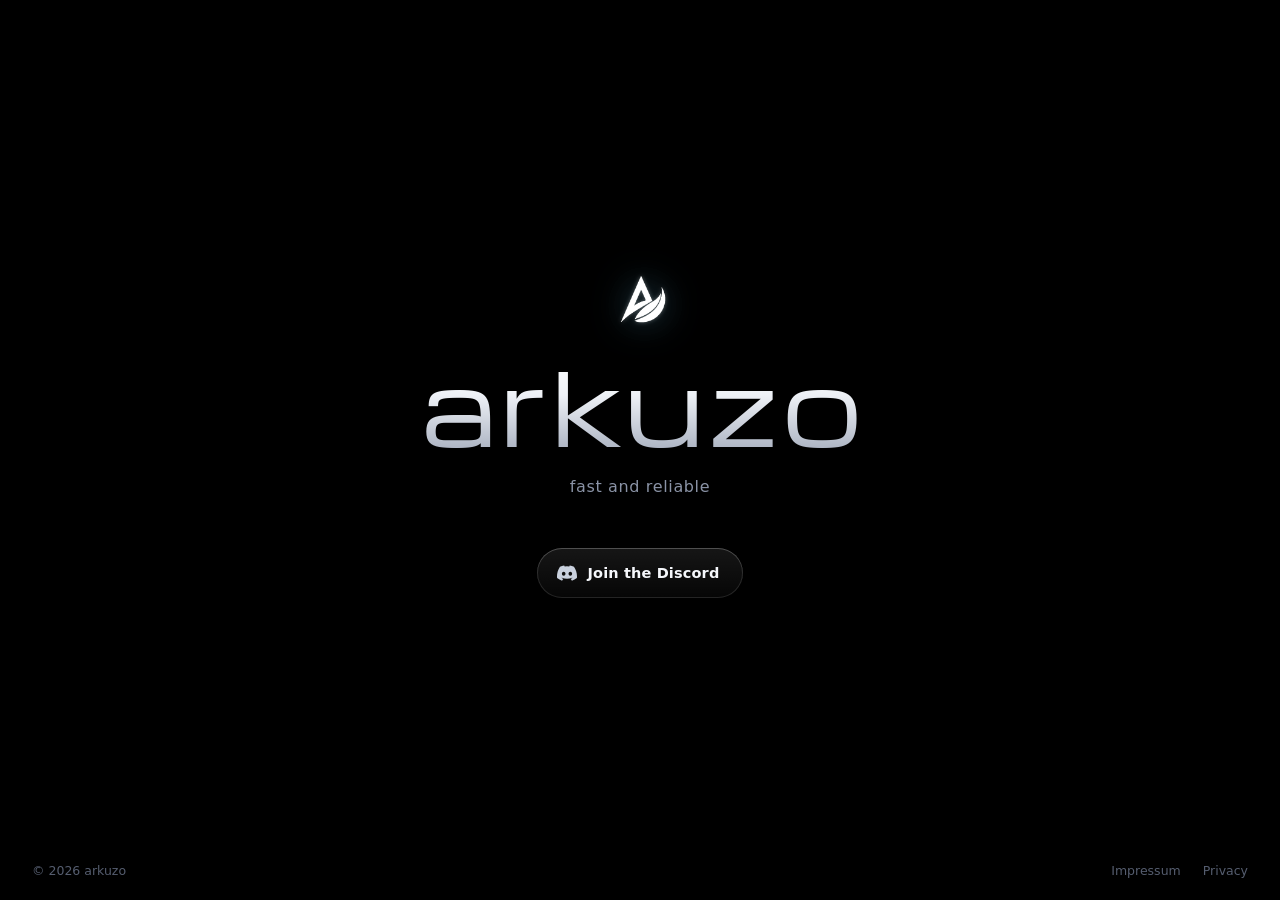
==== commit 37336048: "Black hole hero with a cinematic intro - hole.js: WebGL black hole behind the wordmark (photon ring," ====
--- a/index.html
+++ b/index.html
@@ -25,10 +25,24 @@
   <link rel="preconnect" href="https://fonts.googleapis.com">
   <link rel="preconnect" href="https://fonts.gstatic.com" crossorigin>
   <link rel="stylesheet" href="https://fonts.googleapis.com/css2?family=Michroma&display=swap">
-  <link rel="stylesheet" href="styles.css?v=1">
+  <link rel="stylesheet" href="styles.css?v=3">
+  <script>
+    // cinematic intro: only with motion allowed and WebGL around; the content shows after 7 s at the latest, whatever happens
+    (function (d) {
+      try {
+        if (!matchMedia('(prefers-reduced-motion: reduce)').matches && window.WebGLRenderingContext) {
+          d.classList.add('js-intro');
+          setTimeout(function () { d.classList.add('arrived'); }, 7000);
+        }
+      } catch (e) { /* no intro */ }
+    })(document.documentElement);
+  </script>
 </head>
 <body class="home">
   <canvas class="sky" aria-hidden="true"></canvas>
+  <canvas class="hole" aria-hidden="true"></canvas>
+  <div class="vignette" aria-hidden="true"></div>
+  <div class="bars" aria-hidden="true"></div>
 
   <main class="hero">
     <img class="mark" src="assets/mark.png" width="152" height="159" alt="">
@@ -49,6 +63,7 @@
     </nav>
   </footer>
 
-  <script src="sky.js?v=1" defer></script>
+  <script src="hole.js?v=8" defer></script>
+  <script src="sky.js?v=3" defer></script>
 </body>
 </html>
--- a/styles.css
+++ b/styles.css
@@ -51,6 +51,72 @@
   z-index: 0;
   pointer-events: none;
 }
+
+/* the black hole (hole.js) sits over the meteors and under the content */
+.hole {
+  position: fixed;
+  inset: 0;
+  width: 100%;
+  height: 100%;
+  display: block;
+  z-index: 0;
+  pointer-events: none;
+}
+
+/* a soft lens vignette */
+.vignette {
+  position: fixed;
+  inset: 0;
+  z-index: 0;
+  pointer-events: none;
+  background: radial-gradient(ellipse 120% 95% at 50% 46%, transparent 55%, rgba(0, 0, 0, .55) 100%);
+}
+
+/* letterbox bars: shown while the intro plays, they slide away as the page arrives */
+.bars { position: fixed; inset: 0; z-index: 3; pointer-events: none; }
+.bars::before, .bars::after {
+  content: "";
+  position: absolute;
+  left: 0;
+  right: 0;
+  height: 0;
+  background: #000;
+  transition: height 1.4s cubic-bezier(.65, 0, .35, 1) .2s;
+}
+.bars::before { top: 0; }
+.bars::after { bottom: 0; }
+html.js-intro .bars::before, html.js-intro .bars::after { height: 11vh; }
+html.js-intro.arrived .bars::before, html.js-intro.arrived .bars::after { height: 0; }
+
+/* cinematic arrival: the mark ignites, the wordmark condenses out of a blur, then the line, the door and the footer */
+html.js-intro .hero { animation: none; }
+html.js-intro .mark,
+html.js-intro .wordmark,
+html.js-intro .tagline,
+html.js-intro .discord,
+html.js-intro .foot { opacity: 0; }
+html.js-intro .mark { transform: scale(.82); filter: blur(10px); }
+html.js-intro .wordmark { letter-spacing: .42em; filter: blur(14px); }
+html.js-intro .tagline { transform: translateY(8px); }
+html.js-intro .discord { transform: translateY(12px); }
+
+html.js-intro.arrived .mark {
+  opacity: 1; transform: none;
+  filter: drop-shadow(0 0 18px rgba(var(--glow), .28)) drop-shadow(0 0 2px rgba(255, 255, 255, .35));
+  transition: opacity 1.1s ease, transform 1.6s cubic-bezier(.16, 1, .3, 1), filter 1.4s ease;
+}
+html.js-intro.arrived .wordmark {
+  opacity: 1; letter-spacing: .04em; filter: blur(0);
+  transition: opacity 1.2s ease .15s, letter-spacing 2.2s cubic-bezier(.16, 1, .3, 1) .15s, filter 1.6s ease .15s;
+}
+html.js-intro.arrived .tagline { opacity: 1; transform: none; transition: opacity 1s ease .8s, transform 1.2s cubic-bezier(.16, 1, .3, 1) .8s; }
+html.js-intro.arrived .discord {
+  opacity: 1; transform: none;
+  transition: opacity 1s ease 1.05s, transform 1.2s cubic-bezier(.16, 1, .3, 1) 1.05s, box-shadow .25s ease, background .25s ease;
+}
+html.js-intro.arrived .discord:hover { transform: translateY(-1px); transition: box-shadow .25s ease, background .25s ease, transform .25s cubic-bezier(.3, 1.4, .5, 1); }
+html.js-intro.arrived .discord:active { transform: translateY(0) scale(.985); }
+html.js-intro.arrived .foot { opacity: 1; transition: opacity 1.2s ease 1.4s; }
 
 /* the faintest Arkuzo bloom behind the mark, so the centre has depth */
 body.home::before {
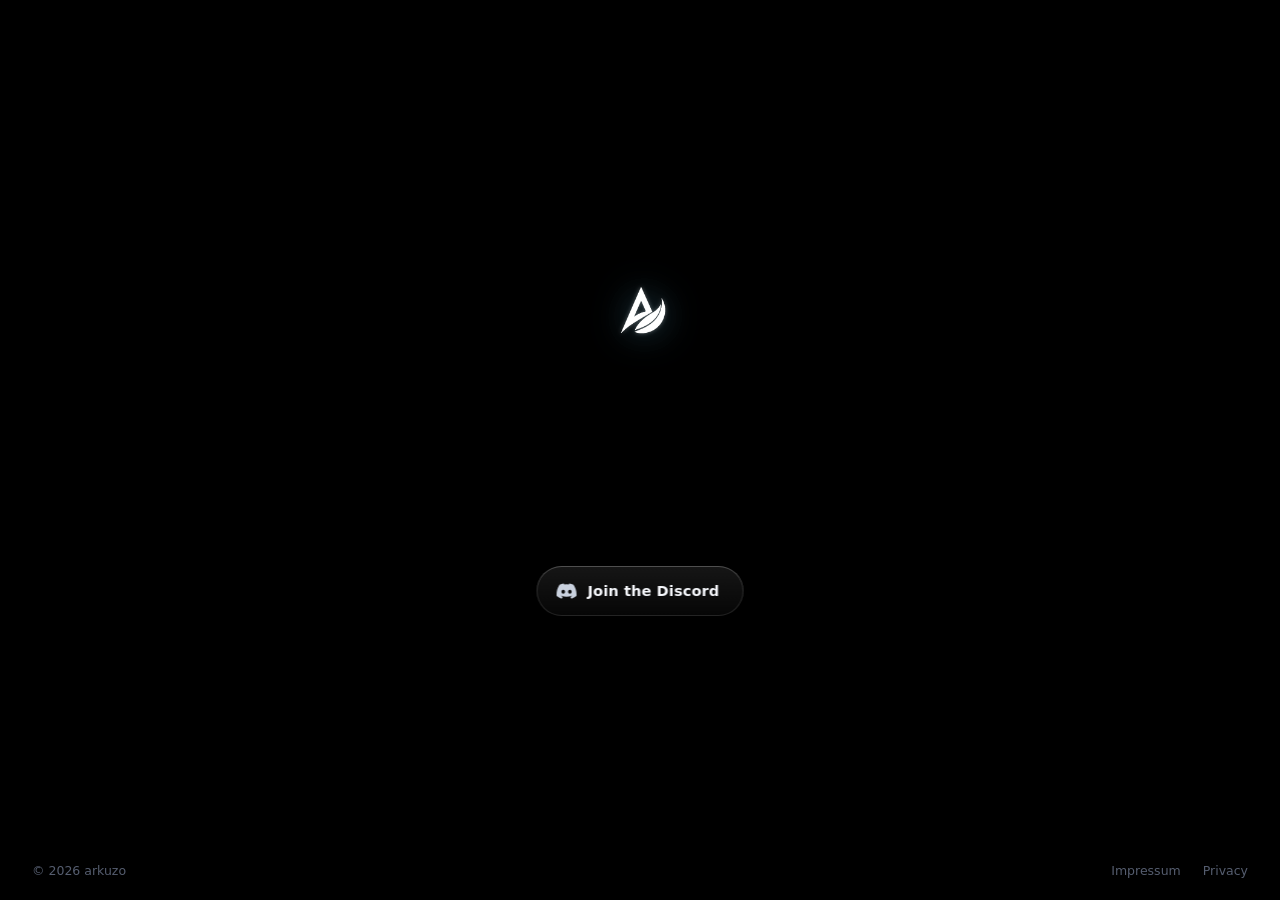
==== commit 214ef768: "Bigger, darker black hole with the wordmark bent by it; no tagline - hole.js draws the wordmark itse" ====
--- a/index.html
+++ b/index.html
@@ -4,7 +4,7 @@
   <meta charset="utf-8">
   <meta name="viewport" content="width=device-width,initial-scale=1,viewport-fit=cover">
   <title>arkuzo</title>
-  <meta name="description" content="arkuzo — fast and reliable. Join the community on Discord.">
+  <meta name="description" content="arkuzo. Join the community on Discord.">
   <link rel="canonical" href="https://arkuzo.lol/">
   <meta name="theme-color" content="#000000">
   <meta name="color-scheme" content="dark">
@@ -12,20 +12,18 @@
   <meta property="og:type" content="website">
   <meta property="og:url" content="https://arkuzo.lol/">
   <meta property="og:title" content="arkuzo">
-  <meta property="og:description" content="Fast and reliable. Join the community on Discord.">
+  <meta property="og:description" content="Join the arkuzo community on Discord.">
   <meta property="og:image" content="https://arkuzo.lol/assets/icon-512.png">
   <meta name="twitter:card" content="summary">
   <meta name="twitter:title" content="arkuzo">
-  <meta name="twitter:description" content="Fast and reliable. Join the community on Discord.">
+  <meta name="twitter:description" content="Join the arkuzo community on Discord.">
   <meta name="twitter:image" content="https://arkuzo.lol/assets/icon-512.png">
 
   <link rel="icon" href="assets/icon-512.png" type="image/png">
   <link rel="apple-touch-icon" href="assets/icon-512.png">
 
-  <link rel="preconnect" href="https://fonts.googleapis.com">
-  <link rel="preconnect" href="https://fonts.gstatic.com" crossorigin>
-  <link rel="stylesheet" href="https://fonts.googleapis.com/css2?family=Michroma&display=swap">
-  <link rel="stylesheet" href="styles.css?v=3">
+  <link rel="preload" href="assets/fonts/michroma-latin.woff2" as="font" type="font/woff2" crossorigin>
+  <link rel="stylesheet" href="styles.css?v=5">
   <script>
     // cinematic intro: only with motion allowed and WebGL around; the content shows after 7 s at the latest, whatever happens
     (function (d) {
@@ -45,14 +43,17 @@
   <div class="bars" aria-hidden="true"></div>
 
   <main class="hero">
-    <img class="mark" src="assets/mark.png" width="152" height="159" alt="">
+    <!-- the wordmark sits exactly in the centre of the hole; logo above and the door below hang off it -->
+    <div class="stack">
+    <div class="above"><img class="mark" src="assets/mark.png" width="152" height="159" alt=""></div>
     <h1 class="wordmark">arkuzo</h1>
-    <p class="tagline">fast and reliable</p>
-
+    <div class="below">
     <a class="discord" href="https://discord.gg/arkuzo" target="_blank" rel="noopener noreferrer">
       <svg viewBox="0 0 24 24" width="20" height="20" aria-hidden="true"><path fill="currentColor" d="M20.32 4.37A19.8 19.8 0 0 0 15.39 2.85a.07.07 0 0 0-.08.04c-.21.38-.45.87-.61 1.25a18.27 18.27 0 0 0-5.49 0 12.6 12.6 0 0 0-.62-1.25.08.08 0 0 0-.08-.04 19.74 19.74 0 0 0-4.93 1.52.07.07 0 0 0-.03.03C.53 9.05-.32 13.58.1 18.06a.08.08 0 0 0 .03.06 19.9 19.9 0 0 0 5.99 3.03.08.08 0 0 0 .08-.03c.46-.63.87-1.3 1.23-1.99a.08.08 0 0 0-.04-.11 13.1 13.1 0 0 1-1.87-.89.08.08 0 0 1-.01-.13c.13-.09.25-.19.37-.29a.07.07 0 0 1 .08-.01c3.93 1.79 8.18 1.79 12.06 0a.07.07 0 0 1 .08.01c.12.1.24.2.37.29a.08.08 0 0 1-.01.13c-.6.35-1.22.65-1.87.89a.08.08 0 0 0-.04.11c.36.7.78 1.36 1.23 1.99a.08.08 0 0 0 .08.03 19.84 19.84 0 0 0 6-3.03.08.08 0 0 0 .03-.06c.5-5.18-.84-9.67-3.55-13.66a.06.06 0 0 0-.03-.03ZM8.02 15.33c-1.18 0-2.16-1.09-2.16-2.42 0-1.33.96-2.42 2.16-2.42 1.21 0 2.18 1.1 2.16 2.42 0 1.33-.96 2.42-2.16 2.42Zm7.97 0c-1.18 0-2.15-1.09-2.15-2.42 0-1.33.95-2.42 2.15-2.42 1.21 0 2.18 1.1 2.16 2.42 0 1.33-.95 2.42-2.16 2.42Z"/></svg>
       <span>Join the Discord</span>
     </a>
+    </div>
+    </div>
   </main>
 
   <footer class="foot">
@@ -63,7 +64,7 @@
     </nav>
   </footer>
 
-  <script src="hole.js?v=8" defer></script>
+  <script src="hole.js?v=10" defer></script>
   <script src="sky.js?v=3" defer></script>
 </body>
 </html>
--- a/styles.css
+++ b/styles.css
@@ -1,4 +1,14 @@
 /* arkuzo.lol — black sky, one wordmark, one door. */
+
+/* Michroma, served from this site (no request to Google). SIL Open Font License, see assets/fonts/OFL.txt */
+@font-face {
+  font-family: "Michroma";
+  font-style: normal;
+  font-weight: 400;
+  font-display: swap;
+  src: url("assets/fonts/michroma-latin.woff2") format("woff2");
+  unicode-range: U+0000-00FF, U+0131, U+0152-0153, U+02BB-02BC, U+02C6, U+02DA, U+02DC, U+0304, U+0308, U+0329, U+2000-206F, U+20AC, U+2122, U+2191, U+2193, U+2212, U+2215, U+FEFF, U+FFFD;
+}
 
 :root {
   --void: #000000;
@@ -69,7 +79,7 @@
   inset: 0;
   z-index: 0;
   pointer-events: none;
-  background: radial-gradient(ellipse 120% 95% at 50% 46%, transparent 55%, rgba(0, 0, 0, .55) 100%);
+  background: radial-gradient(ellipse 120% 95% at 50% 50%, transparent 50%, rgba(0, 0, 0, .7) 100%);
 }
 
 /* letterbox bars: shown while the intro plays, they slide away as the page arrives */
@@ -92,12 +102,10 @@
 html.js-intro .hero { animation: none; }
 html.js-intro .mark,
 html.js-intro .wordmark,
-html.js-intro .tagline,
 html.js-intro .discord,
 html.js-intro .foot { opacity: 0; }
 html.js-intro .mark { transform: scale(.82); filter: blur(10px); }
 html.js-intro .wordmark { letter-spacing: .42em; filter: blur(14px); }
-html.js-intro .tagline { transform: translateY(8px); }
 html.js-intro .discord { transform: translateY(12px); }
 
 html.js-intro.arrived .mark {
@@ -109,7 +117,6 @@
   opacity: 1; letter-spacing: .04em; filter: blur(0);
   transition: opacity 1.2s ease .15s, letter-spacing 2.2s cubic-bezier(.16, 1, .3, 1) .15s, filter 1.6s ease .15s;
 }
-html.js-intro.arrived .tagline { opacity: 1; transform: none; transition: opacity 1s ease .8s, transform 1.2s cubic-bezier(.16, 1, .3, 1) .8s; }
 html.js-intro.arrived .discord {
   opacity: 1; transform: none;
   transition: opacity 1s ease 1.05s, transform 1.2s cubic-bezier(.16, 1, .3, 1) 1.05s, box-shadow .25s ease, background .25s ease;
@@ -123,7 +130,7 @@
   content: "";
   position: fixed;
   left: 50%;
-  top: 46%;
+  top: 50%;
   width: min(900px, 140vw);
   aspect-ratio: 1;
   transform: translate(-50%, -50%);
@@ -135,17 +142,23 @@
 /* ---------- hero ---------- */
 
 .hero {
-  position: relative;
+  /* the whole screen; the wordmark sits exactly in its centre, which is also the hole's centre (hole.js) */
+  position: fixed;
+  inset: 0;
   z-index: 1;
-  flex: 1;
-  display: flex;
-  flex-direction: column;
-  align-items: center;
-  justify-content: center;
+  display: grid;
+  place-items: center;
   text-align: center;
-  padding: 96px 16px 64px;
+  padding: 0 16px;
+  pointer-events: none;
   animation: arrive .7s cubic-bezier(.2, .7, .2, 1) both;
 }
+
+.stack { position: relative; pointer-events: auto; }
+/* logo above and the door below hang off the wordmark, so they never shift its centre; the gap grows with the hole */
+.above, .below { position: absolute; left: 50%; display: flex; justify-content: center; width: max-content; transform: translateX(-50%); }
+.above { bottom: 100%; padding-bottom: var(--gap, 34px); }
+.below { top: 100%; padding-top: var(--gap, 40px); }
 
 @keyframes arrive {
   from { opacity: 0; transform: translateY(8px); }
@@ -155,7 +168,7 @@
 .mark {
   width: 46px;
   height: auto;
-  margin: 0 0 30px 6px; /* the leaf pulls the glyph's weight left; nudge it to optical centre */
+  margin: 0 0 0 6px; /* the leaf pulls the glyph's weight left; nudge it to optical centre */
   filter: drop-shadow(0 0 18px rgba(var(--glow), .28)) drop-shadow(0 0 2px rgba(255, 255, 255, .35));
   user-select: none;
   -webkit-user-drag: none;
@@ -165,7 +178,7 @@
   margin: 0;
   font-family: var(--font-display);
   font-weight: 400;
-  font-size: clamp(42px, 9vw, 100px);
+  font-size: var(--wm, clamp(42px, 9vw, 100px));
   line-height: 1;
   letter-spacing: .04em;
   /* brushed metal, like the Arkuzo banner lettering */
@@ -176,19 +189,15 @@
   padding-left: .04em; /* balance trailing letter-spacing */
 }
 
-.tagline {
-  margin: 22px 0 0;
-  font-size: clamp(14px, 1.6vw, 16px);
-  letter-spacing: .04em;
-  color: var(--mist);
-}
+/* hole.js draws the wordmark itself, bent by the hole; the text stays here for screen readers, search and selection */
+html.lensed .wordmark { color: transparent; background: none; -webkit-text-fill-color: transparent; }
+html.lensed.js-intro .wordmark, html.lensed.js-intro.arrived .wordmark { opacity: 1; filter: none; letter-spacing: .04em; transition: none; }
 
 /* ---------- discord pill ---------- */
 
 .discord {
   --ring: rgba(255, 255, 255, .12);
   position: relative;
-  margin-top: 48px;
   display: inline-flex;
   align-items: center;
   gap: 11px;
@@ -252,6 +261,8 @@
   color: var(--dim);
 }
 
+body.home .foot { position: fixed; left: 0; right: 0; bottom: 0; z-index: 2; }
+
 .foot nav { display: flex; gap: 22px; }
 
 .foot a {
@@ -325,10 +336,8 @@
 /* ---------- small screens ---------- */
 
 @media (max-width: 560px) {
-  .hero { padding-top: 72px; }
-  .mark { width: 40px; margin-bottom: 26px; }
-  .tagline { margin-top: 18px; }
-  .discord { margin-top: 40px; }
+  .mark { width: 36px; }
+  .discord { height: 46px; font-size: 14px; }
   .foot { flex-direction: column-reverse; gap: 10px; }
 }
 
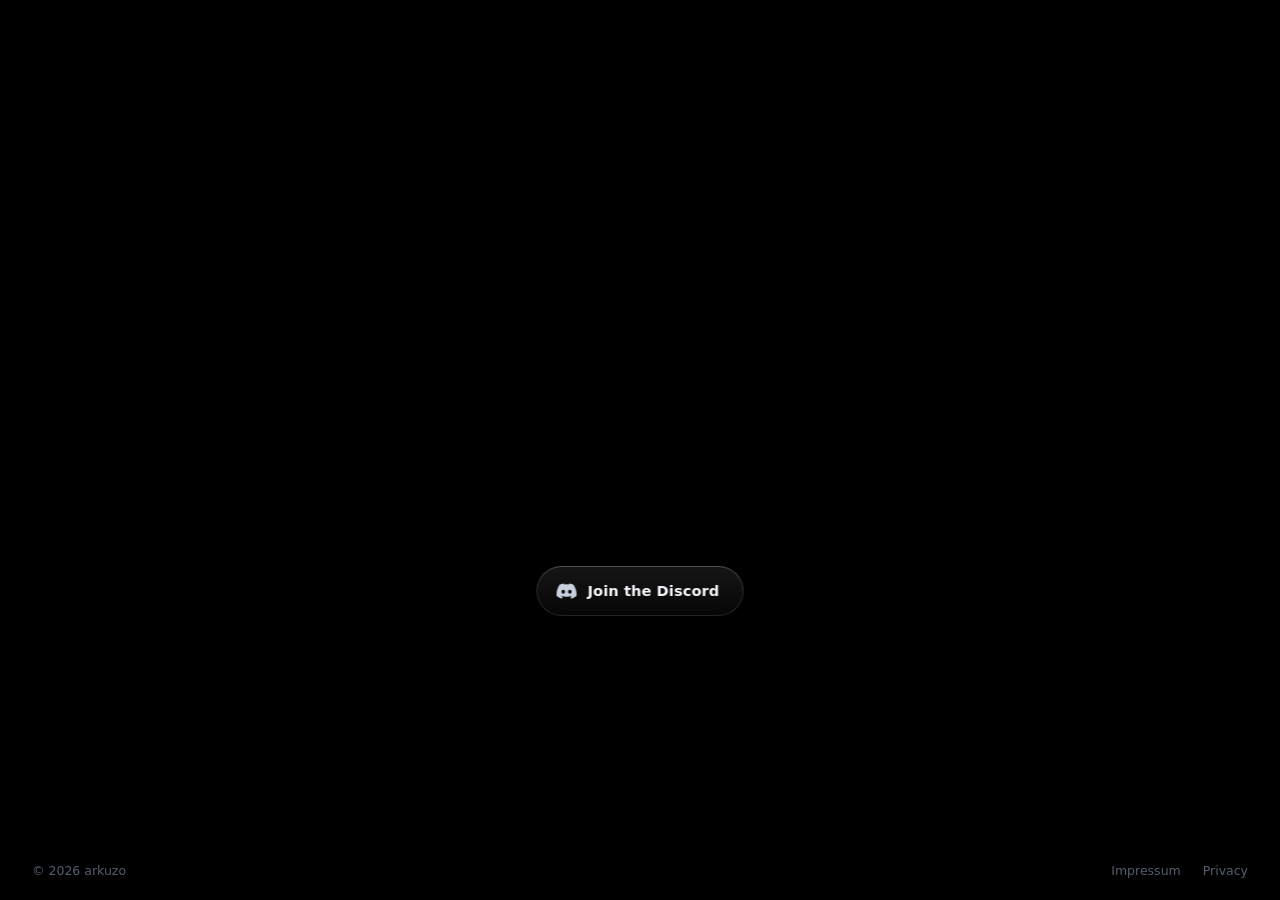
==== commit 563e6360: "Mark inside the black hole, Discord invite with fallback - hole.js draws the Arkuzo mark large insid" ====
--- a/index.html
+++ b/index.html
@@ -23,7 +23,7 @@
   <link rel="apple-touch-icon" href="assets/icon-512.png">
 
   <link rel="preload" href="assets/fonts/michroma-latin.woff2" as="font" type="font/woff2" crossorigin>
-  <link rel="stylesheet" href="styles.css?v=5">
+  <link rel="stylesheet" href="styles.css?v=6">
   <script>
     // cinematic intro: only with motion allowed and WebGL around; the content shows after 7 s at the latest, whatever happens
     (function (d) {
@@ -48,7 +48,7 @@
     <div class="above"><img class="mark" src="assets/mark.png" width="152" height="159" alt=""></div>
     <h1 class="wordmark">arkuzo</h1>
     <div class="below">
-    <a class="discord" href="https://discord.gg/arkuzo" target="_blank" rel="noopener noreferrer">
+    <a class="discord" href="https://discord.gg/arkuzo" data-fallback="https://discord.gg/bHqzZYeQjC" target="_blank" rel="noopener noreferrer">
       <svg viewBox="0 0 24 24" width="20" height="20" aria-hidden="true"><path fill="currentColor" d="M20.32 4.37A19.8 19.8 0 0 0 15.39 2.85a.07.07 0 0 0-.08.04c-.21.38-.45.87-.61 1.25a18.27 18.27 0 0 0-5.49 0 12.6 12.6 0 0 0-.62-1.25.08.08 0 0 0-.08-.04 19.74 19.74 0 0 0-4.93 1.52.07.07 0 0 0-.03.03C.53 9.05-.32 13.58.1 18.06a.08.08 0 0 0 .03.06 19.9 19.9 0 0 0 5.99 3.03.08.08 0 0 0 .08-.03c.46-.63.87-1.3 1.23-1.99a.08.08 0 0 0-.04-.11 13.1 13.1 0 0 1-1.87-.89.08.08 0 0 1-.01-.13c.13-.09.25-.19.37-.29a.07.07 0 0 1 .08-.01c3.93 1.79 8.18 1.79 12.06 0a.07.07 0 0 1 .08.01c.12.1.24.2.37.29a.08.08 0 0 1-.01.13c-.6.35-1.22.65-1.87.89a.08.08 0 0 0-.04.11c.36.7.78 1.36 1.23 1.99a.08.08 0 0 0 .08.03 19.84 19.84 0 0 0 6-3.03.08.08 0 0 0 .03-.06c.5-5.18-.84-9.67-3.55-13.66a.06.06 0 0 0-.03-.03ZM8.02 15.33c-1.18 0-2.16-1.09-2.16-2.42 0-1.33.96-2.42 2.16-2.42 1.21 0 2.18 1.1 2.16 2.42 0 1.33-.96 2.42-2.16 2.42Zm7.97 0c-1.18 0-2.15-1.09-2.15-2.42 0-1.33.95-2.42 2.15-2.42 1.21 0 2.18 1.1 2.16 2.42 0 1.33-.95 2.42-2.16 2.42Z"/></svg>
       <span>Join the Discord</span>
     </a>
@@ -64,7 +64,32 @@
     </nav>
   </footer>
 
-  <script src="hole.js?v=10" defer></script>
+  <script>
+    // Discord: the main invite first; if Discord says it no longer exists, the fallback invite.
+    // Checked only when the button is clicked, so visitors who don't click never contact Discord.
+    (function () {
+      var a = document.querySelector('.discord'); if (!a || !window.fetch) return;
+      var fb = a.getAttribute('data-fallback'), main = a.getAttribute('href');
+      function code(u) { return u.replace(/^https?:\/\/(discord\.gg|discord\.com\/invite)\//, '').replace(/[^A-Za-z0-9-]/g, ''); }
+      var known = null;
+      try { known = sessionStorage.getItem('arkuzo-invite'); } catch (e) { /* storage blocked */ }
+      if (known) a.href = known;
+      a.addEventListener('click', function (e) {
+        if (known || e.ctrlKey || e.metaKey || e.shiftKey || e.button) return;
+        e.preventDefault();
+        var done = false, go = function (url) {
+          if (done) return; done = true; known = url; a.href = url;
+          try { sessionStorage.setItem('arkuzo-invite', url); } catch (x) { /* storage blocked */ }
+          window.open(url, '_blank', 'noopener');
+        };
+        setTimeout(function () { go(main); }, 2500);   // Discord slow or unreachable: the main invite
+        fetch('https://discord.com/api/v10/invites/' + code(main), { credentials: 'omit', referrerPolicy: 'no-referrer' })
+          .then(function (r) { go(r.status === 404 ? fb : main); })
+          .catch(function () { go(main); });
+      });
+    })();
+  </script>
+  <script src="hole.js?v=11" defer></script>
   <script src="sky.js?v=3" defer></script>
 </body>
 </html>
--- a/styles.css
+++ b/styles.css
@@ -190,6 +190,9 @@
 }
 
 /* hole.js draws the wordmark itself, bent by the hole; the text stays here for screen readers, search and selection */
+/* the mark now lives inside the hole (hole.js); the small one above the wordmark stays only as the fallback */
+html.mark-in-hole .above { display: none; }
+
 html.lensed .wordmark { color: transparent; background: none; -webkit-text-fill-color: transparent; }
 html.lensed.js-intro .wordmark, html.lensed.js-intro.arrived .wordmark { opacity: 1; filter: none; letter-spacing: .04em; transition: none; }
 
